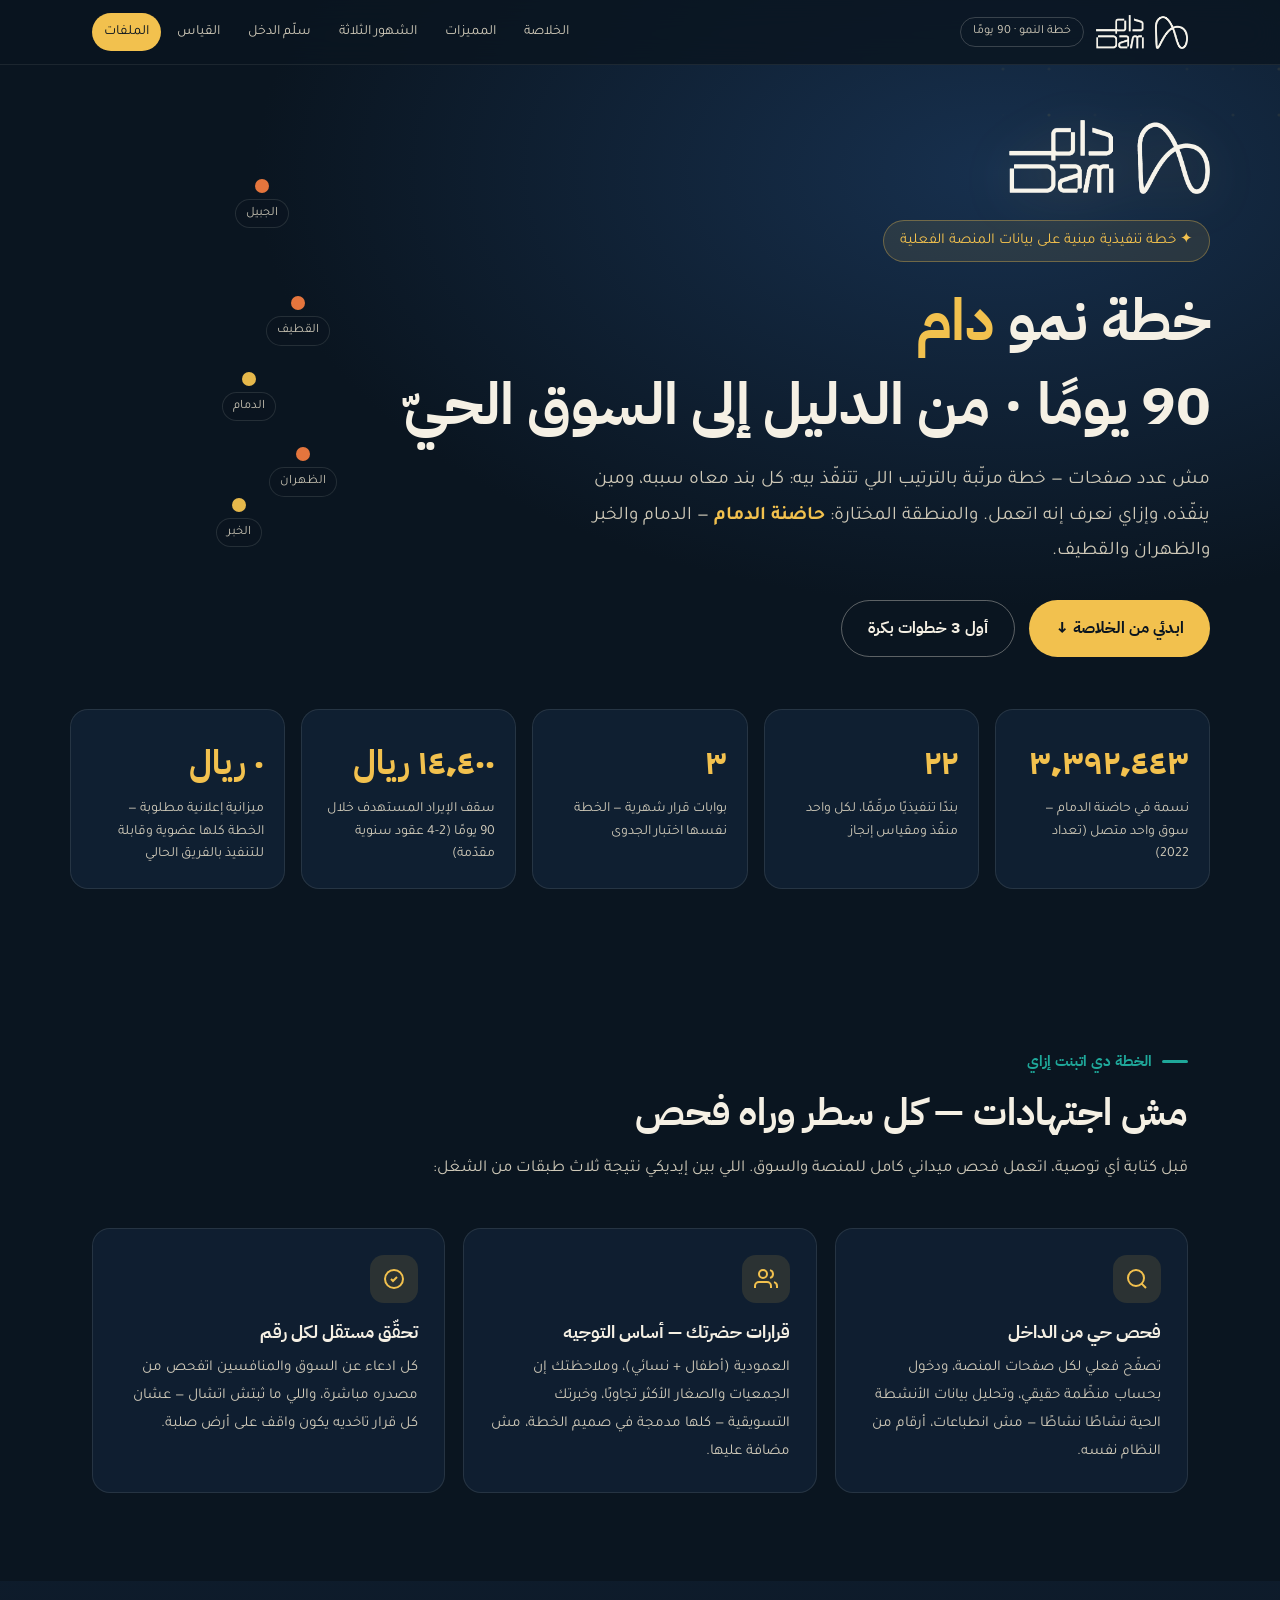
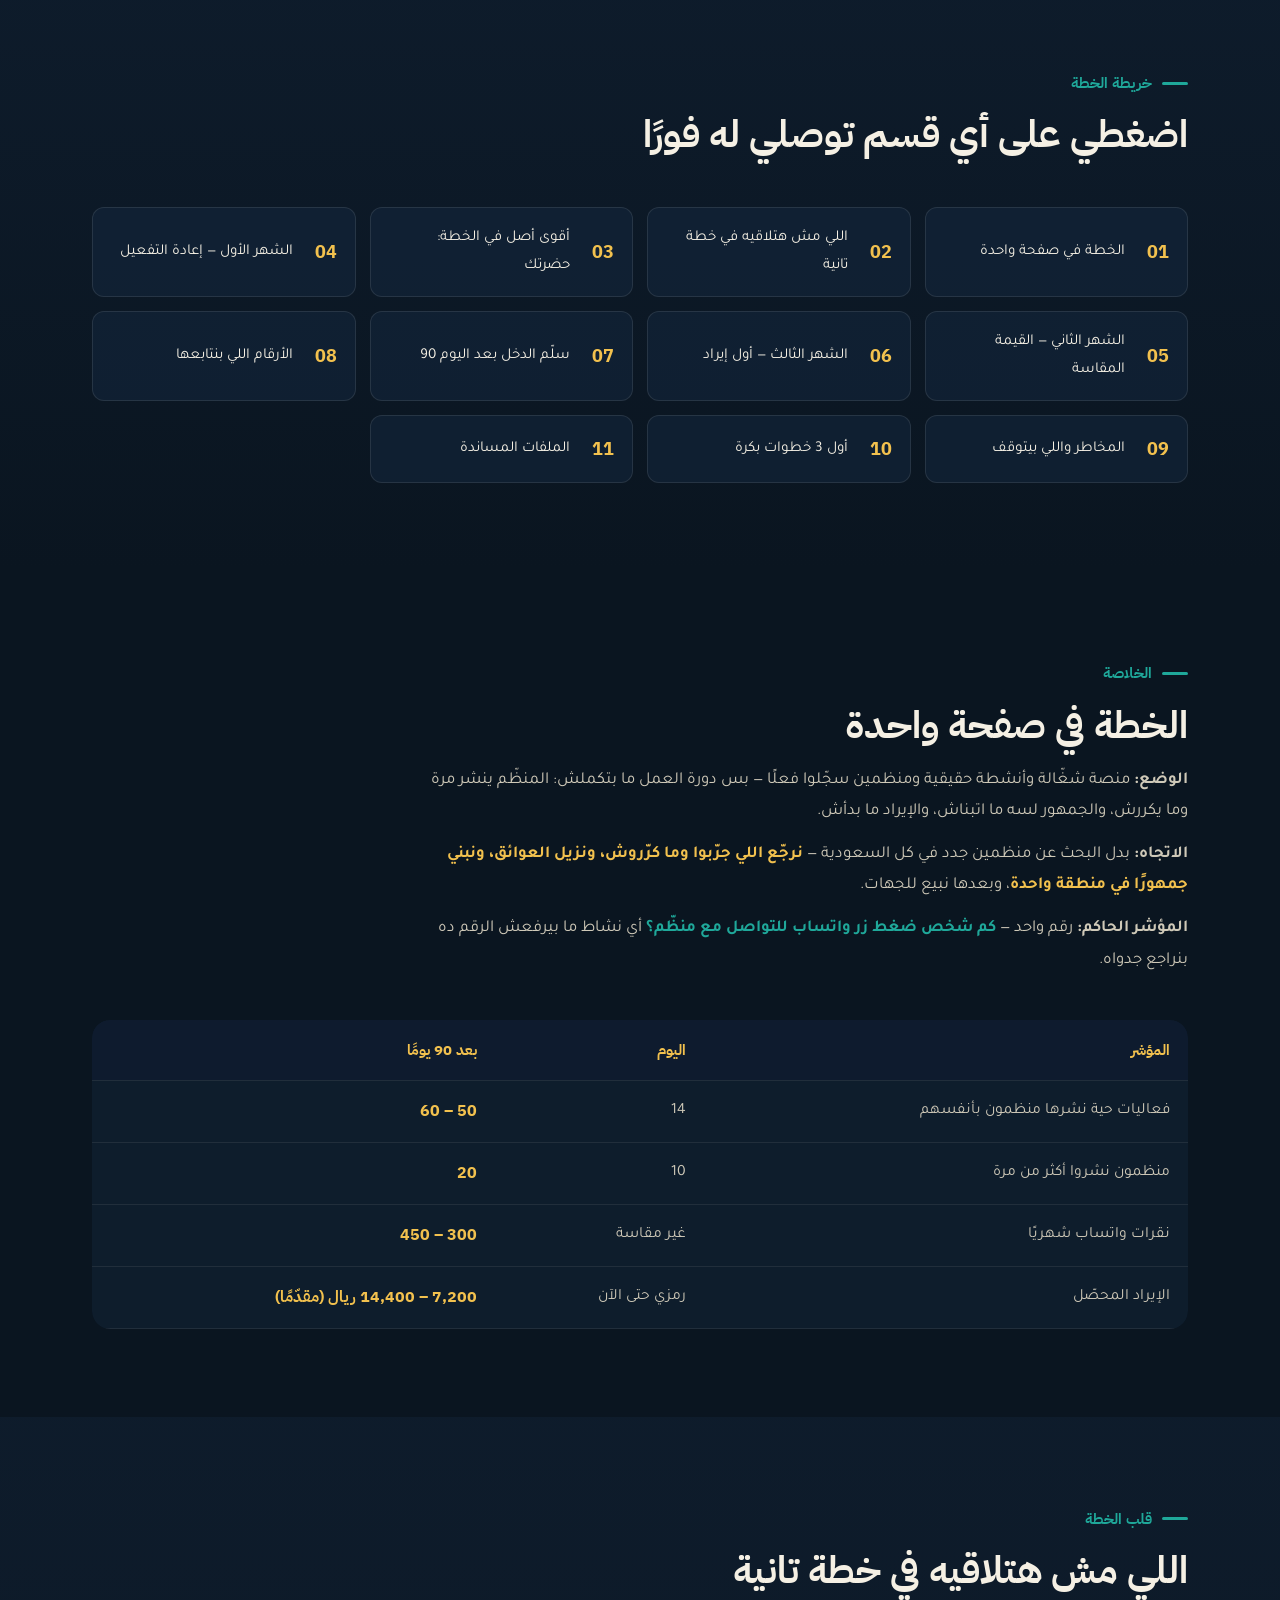
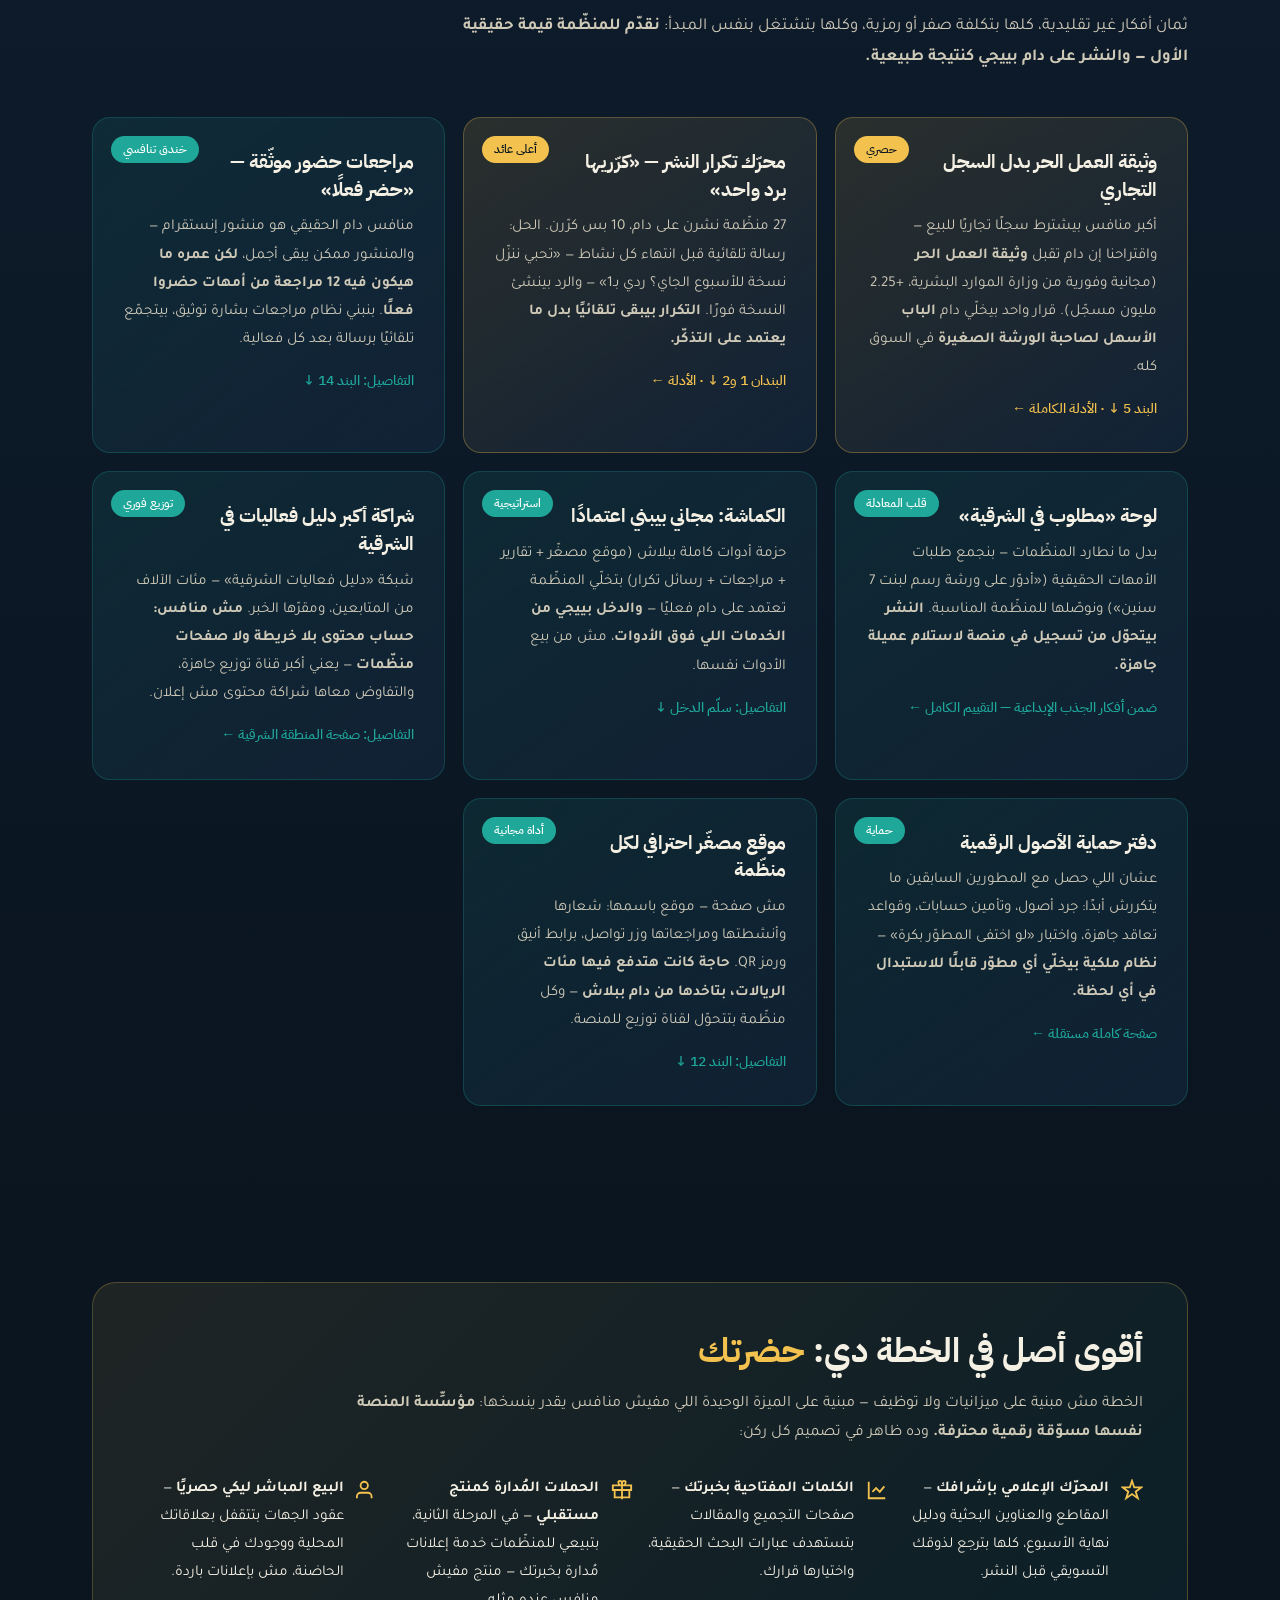
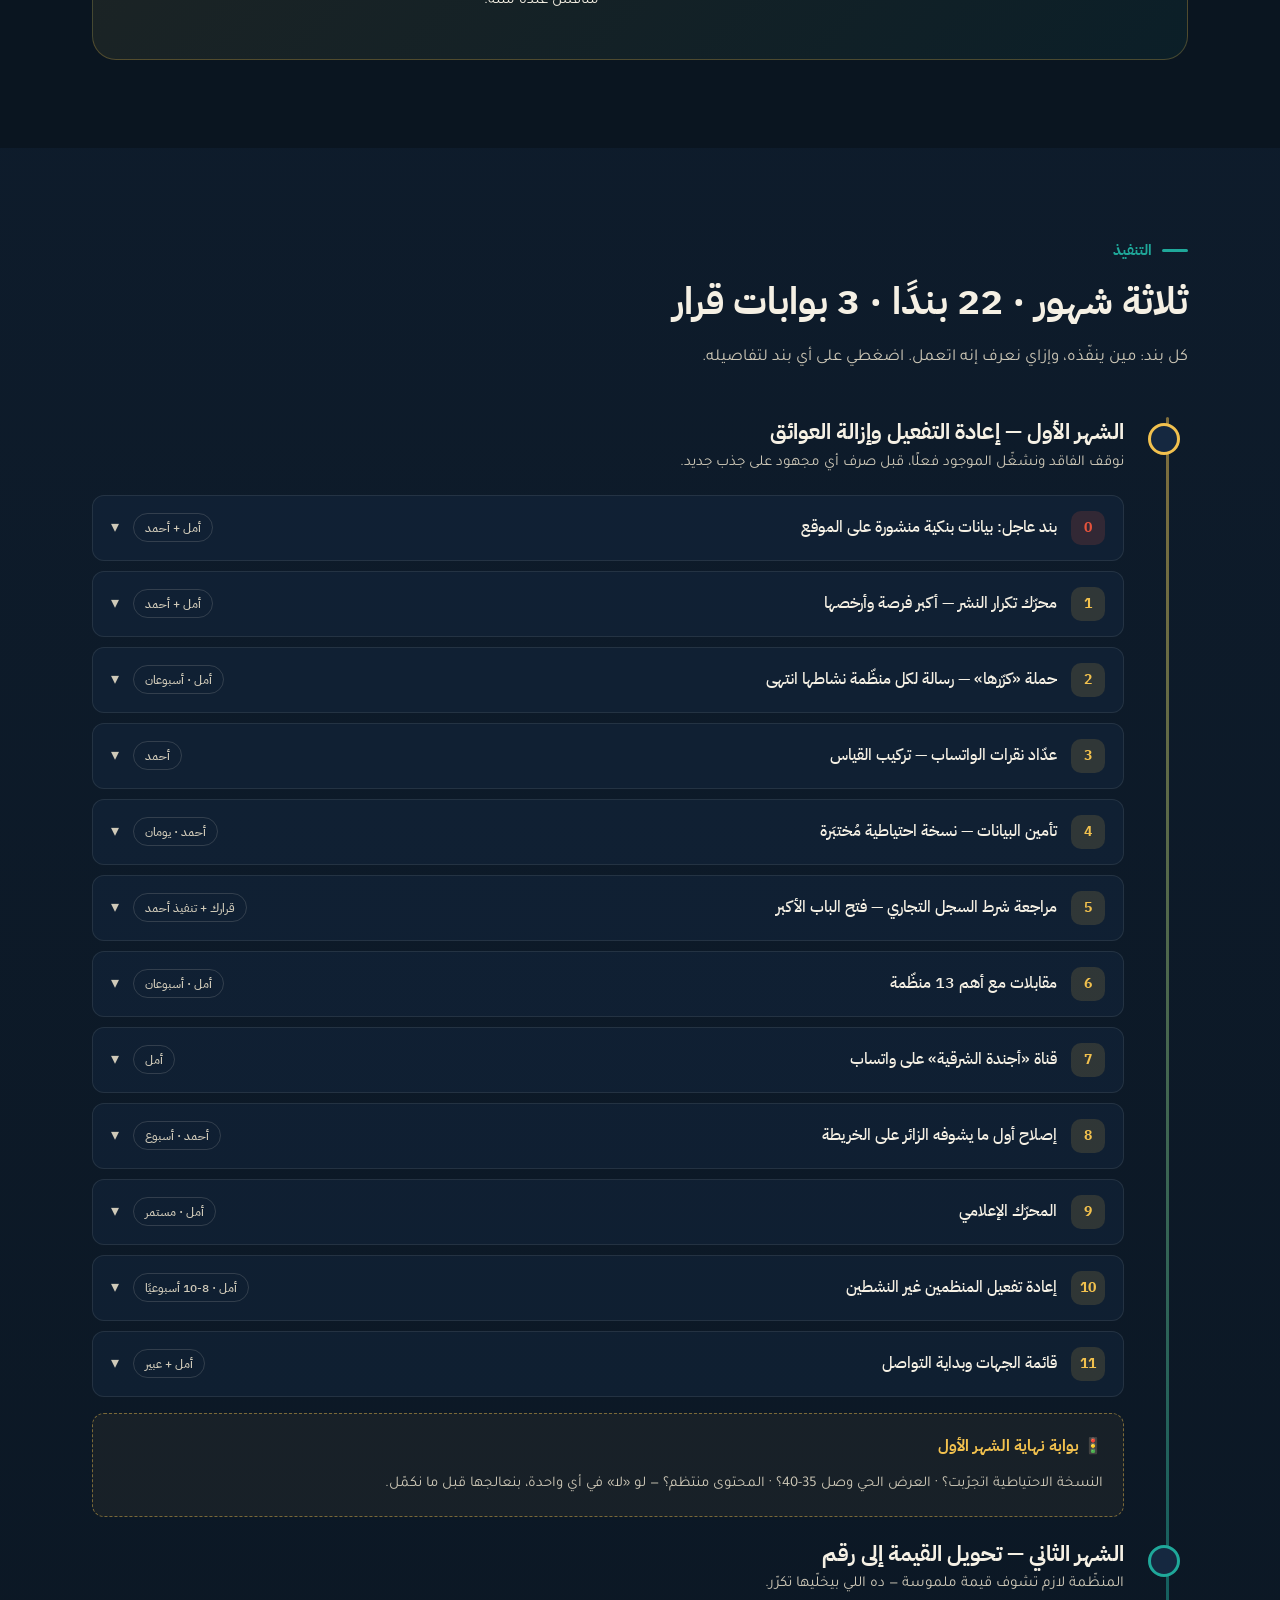
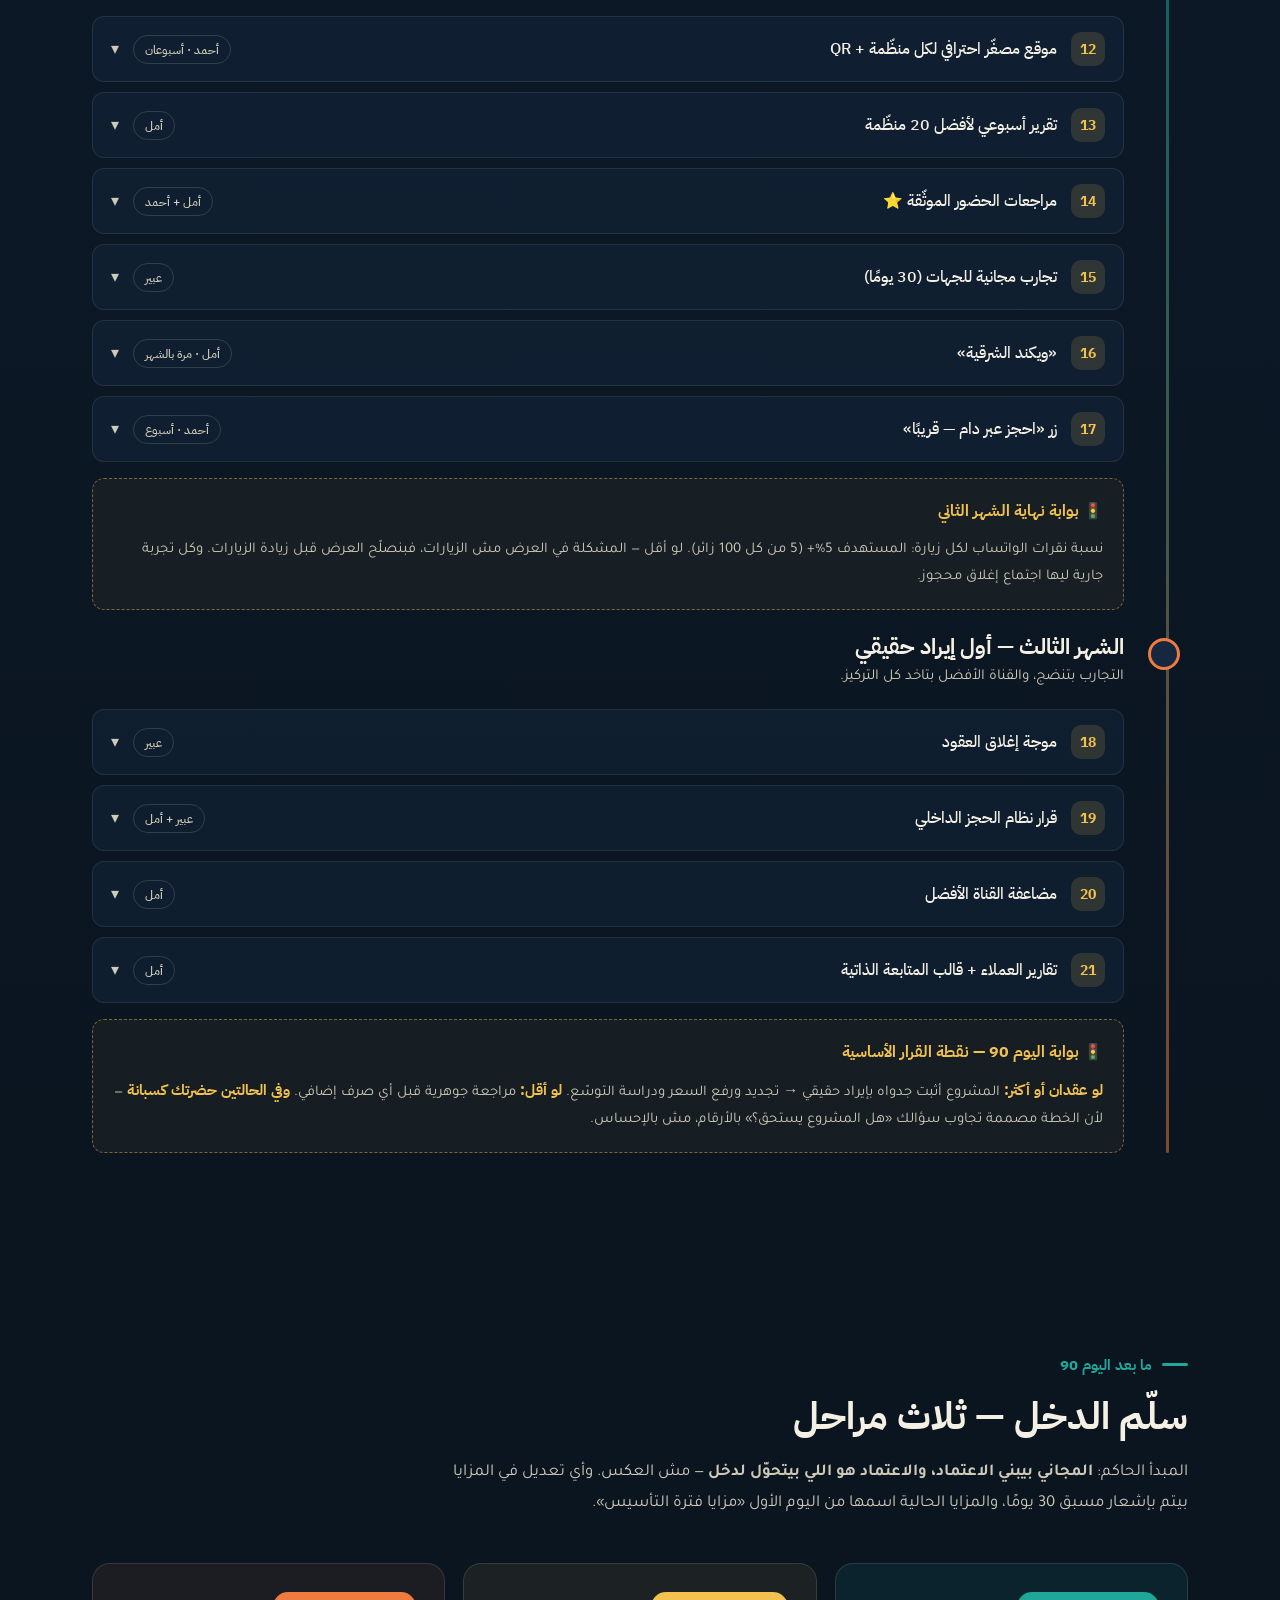
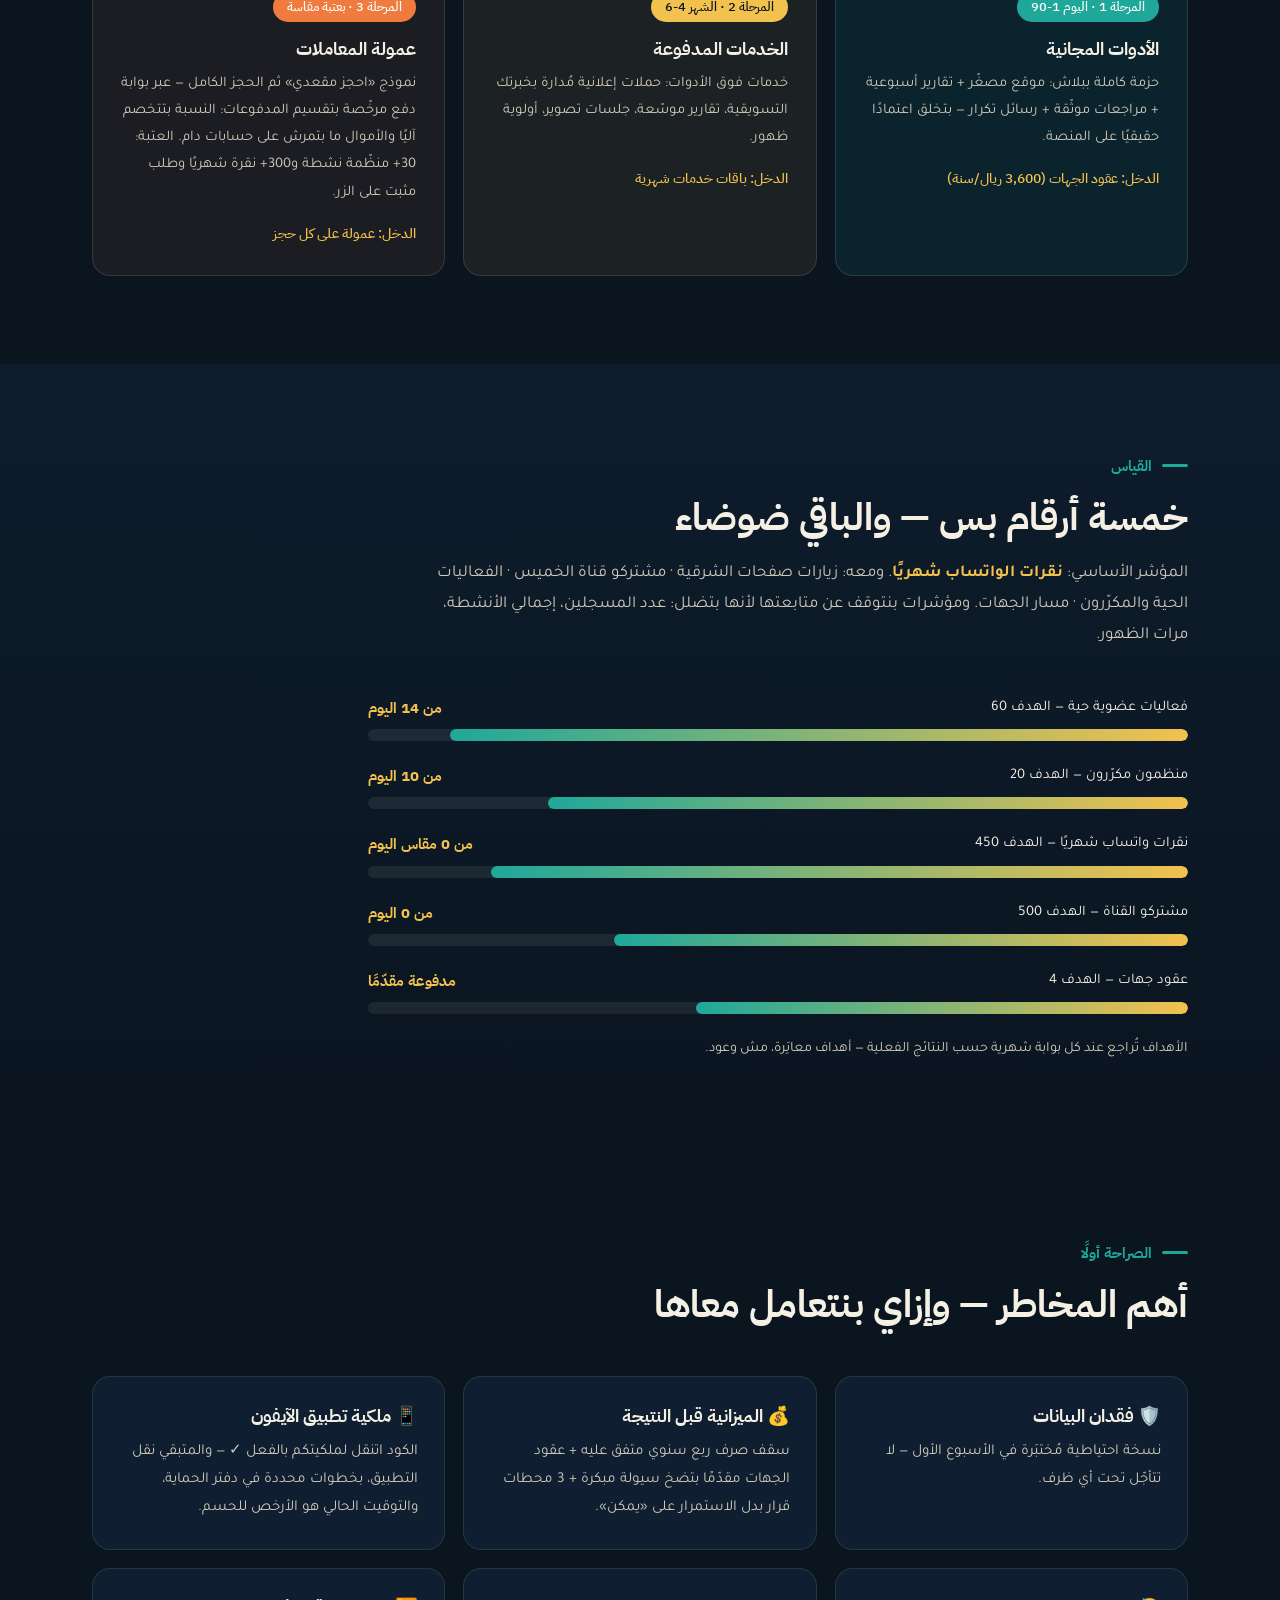
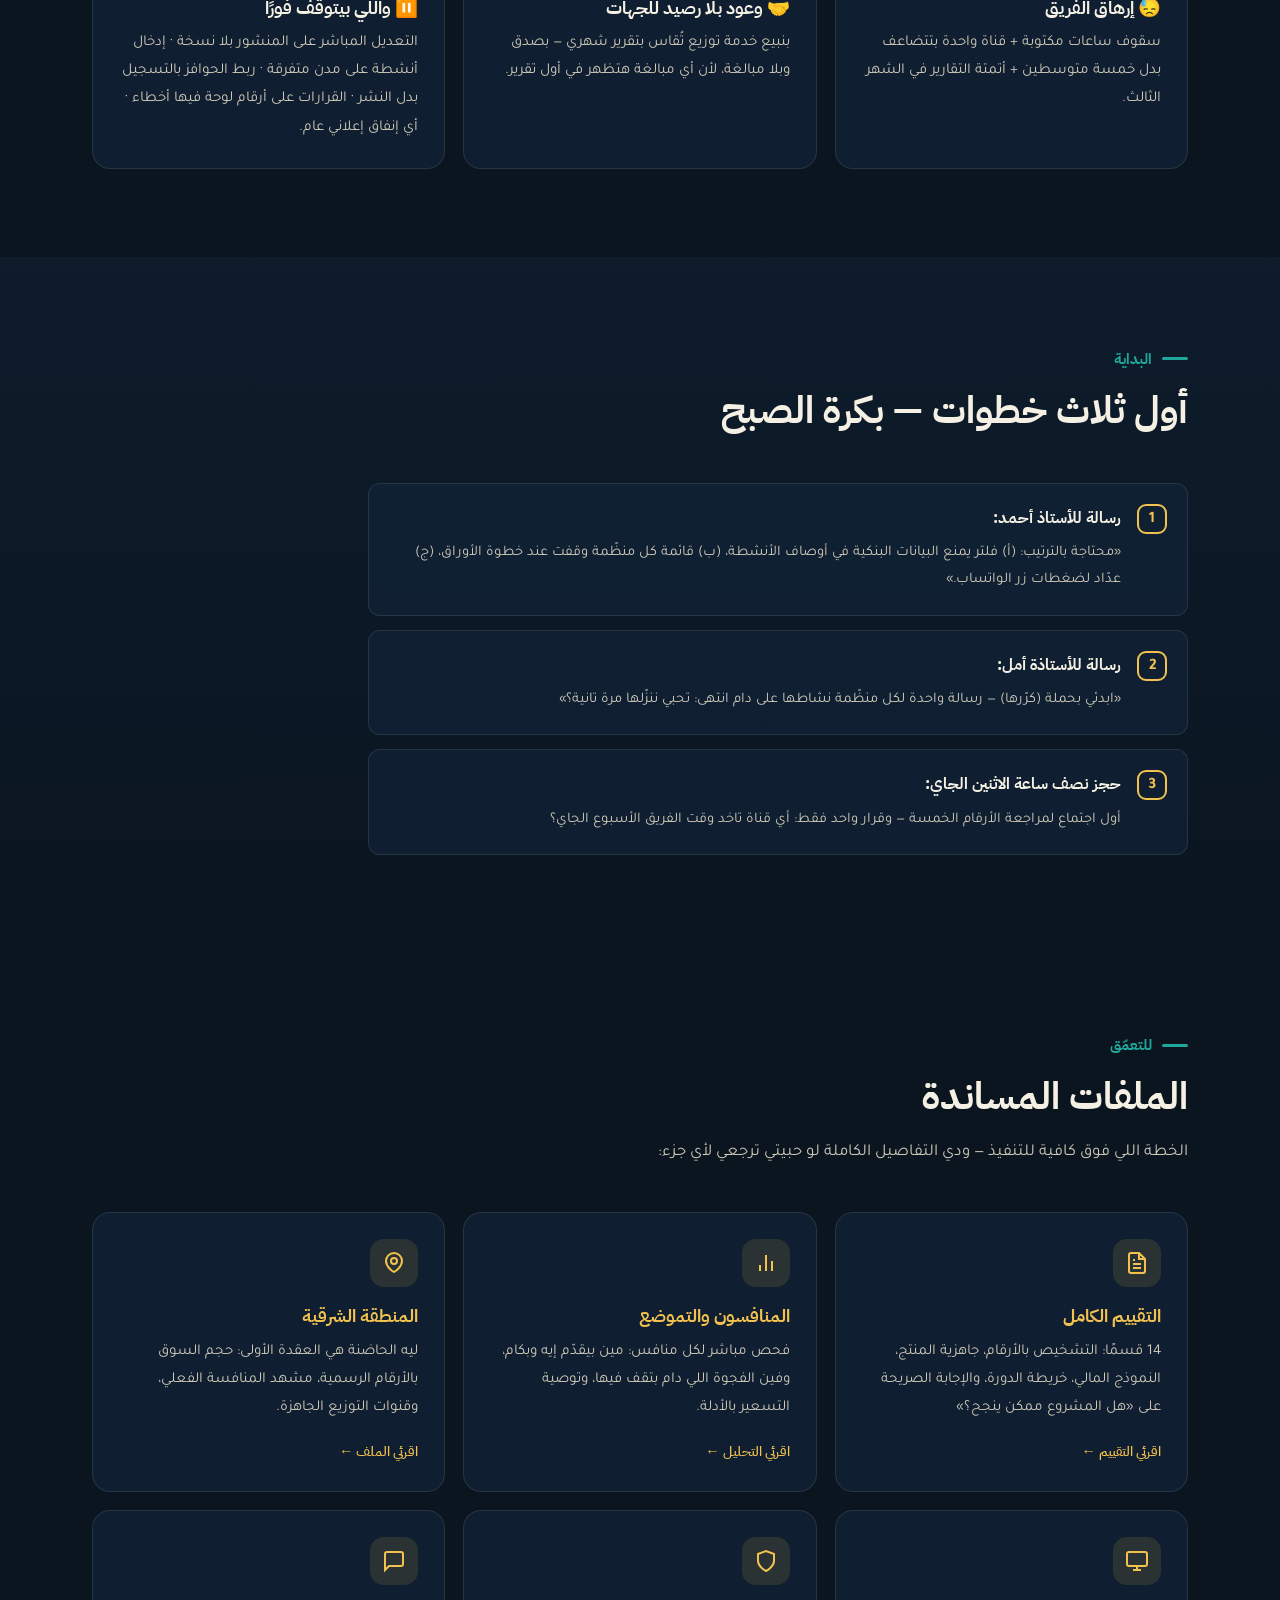
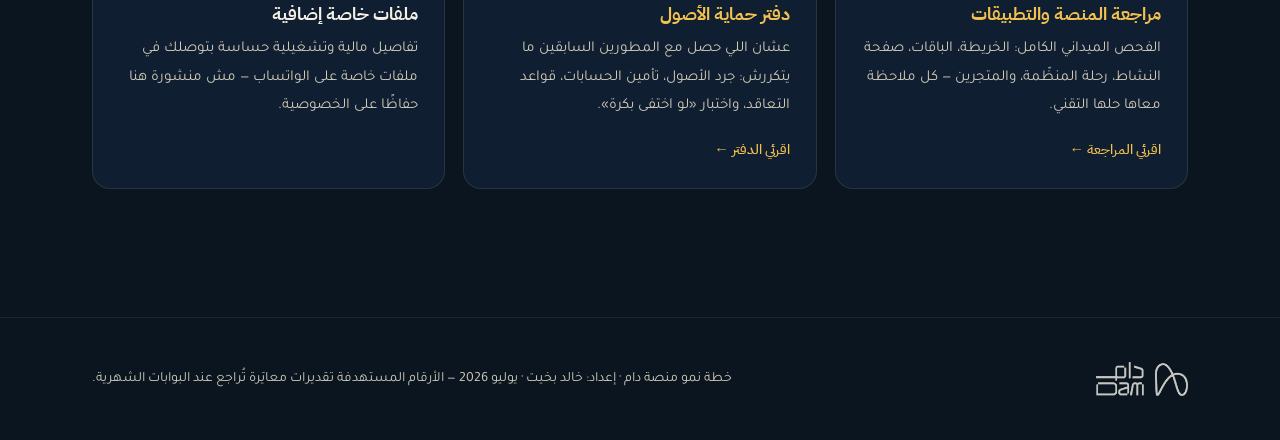
==== index.html @ 5e6d6478 "dam growth plan site Co-Authored-By: Claude Fable 5 <noreply@anthropic.com>" ====
<!DOCTYPE html>
<html lang="ar" dir="rtl">
<head>
<meta charset="UTF-8">
<meta name="viewport" content="width=device-width, initial-scale=1.0">
<meta name="robots" content="noindex, nofollow">
<title>خطة نمو دام — 90 يومًا</title>
<link rel="icon" type="image/png" href="assets/img/logo.png">
<link rel="stylesheet" href="assets/css/main.css">
</head>
<body>
<div id="progress"></div>

<header class="site-header">
  <div class="container">
    <div class="brand">
      <img src="assets/img/logo.png" alt="دام">
      <span class="tag">خطة النمو · 90 يومًا</span>
    </div>
    <nav class="top-nav">
      <a href="#summary">الخلاصة</a>
      <a href="#features">المميزات</a>
      <a href="#months">الشهور الثلاثة</a>
      <a href="#ladder">سلّم الدخل</a>
      <a href="#kpis">القياس</a>
      <a href="#files">الملفات</a>
    </nav>
  </div>
</header>

<!-- ============ الهيرو ============ -->
<section class="hero">
  <canvas id="dots"></canvas>
  <div class="cluster" aria-hidden="true">
    <div class="pin" style="top:6%;right:30%"><i class="dot"></i><span>الجبيل</span></div>
    <div class="pin" style="top:34%;right:18%"><i class="dot"></i><span>القطيف</span></div>
    <div class="pin gold" style="top:52%;right:34%"><i class="dot"></i><span>الدمام</span></div>
    <div class="pin" style="top:70%;right:16%"><i class="dot"></i><span>الظهران</span></div>
    <div class="pin gold" style="top:82%;right:38%"><i class="dot"></i><span>الخبر</span></div>
  </div>
  <div class="container hero-inner">
    <img class="logo" src="assets/img/logo.png" alt="شعار دام">
    <div class="kicker">✦ خطة تنفيذية مبنية على بيانات المنصة الفعلية</div>
    <h1>خطة نمو <span class="accent">دام</span><br>90 يومًا · من الدليل إلى السوق الحيّ</h1>
    <p class="sub">مش عدد صفحات — خطة مرتّبة بالترتيب اللي تتنفّذ بيه: كل بند معاه سببه، ومين ينفّذه، وإزاي نعرف إنه اتعمل. والمنطقة المختارة: <b style="color:var(--gold)">حاضنة الدمام</b> — الدمام والخبر والظهران والقطيف.</p>
    <div class="hero-ctas">
      <a class="btn btn-gold" href="#summary">ابدئي من الخلاصة ↓</a>
      <a class="btn btn-ghost" href="#tomorrow">أول 3 خطوات بكرة</a>
    </div>

    <div class="stats">
      <div class="stat"><b data-count="3392443"></b><small>نسمة في حاضنة الدمام — سوق واحد متصل (تعداد 2022)</small></div>
      <div class="stat"><b data-count="22"></b><small>بندًا تنفيذيًا مرقّمًا، لكل واحد منفّذ ومقياس إنجاز</small></div>
      <div class="stat"><b data-count="3"></b><small>بوابات قرار شهرية — الخطة نفسها اختبار الجدوى</small></div>
      <div class="stat"><b data-count="14400" data-suffix=" ريال"></b><small>سقف الإيراد المستهدف خلال 90 يومًا (2-4 عقود سنوية مقدّمة)</small></div>
      <div class="stat"><b data-count="0" data-suffix=" ريال"></b><small>ميزانية إعلانية مطلوبة — الخطة كلها عضوية وقابلة للتنفيذ بالفريق الحالي</small></div>
    </div>
  </div>
</section>

<!-- ============ بنية الخطة ============ -->
<section class="block" id="method">
  <div class="container">
    <div class="sec-head reveal">
      <div class="eyebrow">الخطة دي اتبنت إزاي</div>
      <h2>مش اجتهادات — كل سطر وراه فحص</h2>
      <p>قبل كتابة أي توصية، اتعمل فحص ميداني كامل للمنصة والسوق. اللي بين إيديكي نتيجة ثلاث طبقات من الشغل:</p>
    </div>
    <div class="grid g3">
      <div class="card reveal">
        <div class="ic"><svg viewBox="0 0 24 24" fill="none" stroke="currentColor" stroke-width="2"><path d="M21 21l-4.35-4.35M11 19a8 8 0 1 0 0-16 8 8 0 0 0 0 16z"/></svg></div>
        <h3>فحص حي من الداخل</h3>
        <p>تصفّح فعلي لكل صفحات المنصة، ودخول بحساب منظّمة حقيقي، وتحليل بيانات الأنشطة الحية نشاطًا نشاطًا — مش انطباعات، أرقام من النظام نفسه.</p>
      </div>
      <div class="card reveal">
        <div class="ic"><svg viewBox="0 0 24 24" fill="none" stroke="currentColor" stroke-width="2"><path d="M17 21v-2a4 4 0 0 0-4-4H5a4 4 0 0 0-4 4v2M9 11a4 4 0 1 0 0-8 4 4 0 0 0 0 8zM23 21v-2a4 4 0 0 0-3-3.87M16 3.13a4 4 0 0 1 0 7.75"/></svg></div>
        <h3>قرارات حضرتك — أساس التوجيه</h3>
        <p>العمودية (أطفال + نسائي)، وملاحظتك إن الجمعيات والصغار الأكثر تجاوبًا، وخبرتك التسويقية — كلها مدمجة في صميم الخطة، مش مضافة عليها.</p>
      </div>
      <div class="card reveal">
        <div class="ic"><svg viewBox="0 0 24 24" fill="none" stroke="currentColor" stroke-width="2"><path d="M9 12l2 2 4-4M21 12a9 9 0 1 1-18 0 9 9 0 0 1 18 0z"/></svg></div>
        <h3>تحقّق مستقل لكل رقم</h3>
        <p>كل ادعاء عن السوق والمنافسين اتفحص من مصدره مباشرة، واللي ما ثبتش اتشال — عشان كل قرار تاخديه يكون واقف على أرض صلبة.</p>
      </div>
    </div>
  </div>
</section>

<!-- ============ الفهرس التفاعلي ============ -->
<section class="block alt" id="toc">
  <div class="container">
    <div class="sec-head reveal">
      <div class="eyebrow">خريطة الخطة</div>
      <h2>اضغطي على أي قسم توصلي له فورًا</h2>
    </div>
    <div class="toc-grid">
      <a class="toc-item reveal" href="#summary"><span class="n">01</span><span>الخطة في صفحة واحدة</span></a>
      <a class="toc-item reveal" href="#features"><span class="n">02</span><span>اللي مش هتلاقيه في خطة تانية</span></a>
      <a class="toc-item reveal" href="#abeer"><span class="n">03</span><span>أقوى أصل في الخطة: حضرتك</span></a>
      <a class="toc-item reveal" href="#m1"><span class="n">04</span><span>الشهر الأول — إعادة التفعيل</span></a>
      <a class="toc-item reveal" href="#m2"><span class="n">05</span><span>الشهر الثاني — القيمة المقاسة</span></a>
      <a class="toc-item reveal" href="#m3"><span class="n">06</span><span>الشهر الثالث — أول إيراد</span></a>
      <a class="toc-item reveal" href="#ladder"><span class="n">07</span><span>سلّم الدخل بعد اليوم 90</span></a>
      <a class="toc-item reveal" href="#kpis"><span class="n">08</span><span>الأرقام اللي بنتابعها</span></a>
      <a class="toc-item reveal" href="#risks"><span class="n">09</span><span>المخاطر واللي بيتوقف</span></a>
      <a class="toc-item reveal" href="#tomorrow"><span class="n">10</span><span>أول 3 خطوات بكرة</span></a>
      <a class="toc-item reveal" href="#files"><span class="n">11</span><span>الملفات المساندة</span></a>
    </div>
  </div>
</section>

<!-- ============ الخطة في صفحة واحدة ============ -->
<section class="block" id="summary">
  <div class="container">
    <div class="sec-head reveal">
      <div class="eyebrow">الخلاصة</div>
      <h2>الخطة في صفحة واحدة</h2>
      <p><b>الوضع:</b> منصة شغّالة وأنشطة حقيقية ومنظمين سجّلوا فعلًا — بس دورة العمل ما بتكملش: المنظّم ينشر مرة وما يكررش، والجمهور لسه ما اتبناش، والإيراد ما بدأش.</p>
      <p><b>الاتجاه:</b> بدل البحث عن منظمين جدد في كل السعودية — <b style="color:var(--gold)">نرجّع اللي جرّبوا وما كرّروش، ونزيل العوائق، ونبني جمهورًا في منطقة واحدة</b>، وبعدها نبيع للجهات.</p>
      <p><b>المؤشر الحاكم:</b> رقم واحد — <b style="color:var(--teal)">كم شخص ضغط زر واتساب للتواصل مع منظّم؟</b> أي نشاط ما بيرفعش الرقم ده بنراجع جدواه.</p>
    </div>
    <div class="table-wrap reveal">
      <table class="ba-table">
        <thead><tr><th>المؤشر</th><th>اليوم</th><th>بعد 90 يومًا</th></tr></thead>
        <tbody>
          <tr><td>فعاليات حية نشرها منظمون بأنفسهم</td><td class="now">14</td><td class="after">50 – 60</td></tr>
          <tr><td>منظمون نشروا أكثر من مرة</td><td class="now">10</td><td class="after">20</td></tr>
          <tr><td>نقرات واتساب شهريًا</td><td class="now">غير مقاسة</td><td class="after">300 – 450</td></tr>
          <tr><td>الإيراد المحصّل</td><td class="now">رمزي حتى الآن</td><td class="after">7,200 – 14,400 ريال (مقدّمًا)</td></tr>
        </tbody>
      </table>
    </div>
  </div>
</section>

<!-- ============ المميزات غير التقليدية ============ -->
<section class="block alt" id="features">
  <div class="container">
    <div class="sec-head reveal">
      <div class="eyebrow">قلب الخطة</div>
      <h2>اللي مش هتلاقيه في خطة تانية</h2>
      <p>ثمان أفكار غير تقليدية، كلها بتكلفة صفر أو رمزية، وكلها بتشتغل بنفس المبدأ: <b>نقدّم للمنظّمة قيمة حقيقية الأول — والنشر على دام بييجي كنتيجة طبيعية.</b></p>
    </div>
    <div class="grid g2">
      <div class="spot gold reveal">
        <span class="badge">حصري</span>
        <h3>وثيقة العمل الحر بدل السجل التجاري</h3>
        <p>أكبر منافس بيشترط سجلًا تجاريًا للبيع — واقتراحنا إن دام تقبل <b>وثيقة العمل الحر</b> (مجانية وفورية من وزارة الموارد البشرية، +2.25 مليون مسجّل). قرار واحد بيخلّي دام <b>الباب الأسهل لصاحبة الورشة الصغيرة</b> في السوق كله.</p>
        <div class="how"><a href="#m1" style="color:inherit">البند 5 ↓</a> · <a href="pages/report.html#🔴-والحاجز-التاني-إحنا-بنطلب-من-الشريحة-اللي-عايزينها-ورقة-غالبًا-ما-مع" style="color:inherit">الأدلة الكاملة ←</a></div>
      </div>
      <div class="spot gold reveal">
        <span class="badge">أعلى عائد</span>
        <h3>محرّك تكرار النشر — «كرّريها برد واحد»</h3>
        <p>27 منظّمة نشرن على دام، 10 بس كرّرن. الحل: رسالة تلقائية قبل انتهاء كل نشاط — «تحبي ننزّل نسخة للأسبوع الجاي؟ ردي بـ1» — والرد بينشئ النسخة فورًا. <b>التكرار بيبقى تلقائيًا بدل ما يعتمد على التذكّر.</b></p>
        <div class="how"><a href="#m1" style="color:inherit">البندان 1 و2 ↓</a> · <a href="pages/report.html#🔴-قبل-أي-موجة-أكبر-فرصة-عندكم-مش-في-الجذب-في-التكرار" style="color:inherit">الأدلة ←</a></div>
      </div>
      <div class="spot reveal">
        <span class="badge">خندق تنافسي</span>
        <h3>مراجعات حضور موثّقة — «حضر فعلًا»</h3>
        <p>منافس دام الحقيقي هو منشور إنستقرام — والمنشور ممكن يبقى أجمل، <b>لكن عمره ما هيكون فيه 12 مراجعة من أمهات حضروا فعلًا</b>. بنبني نظام مراجعات بشارة توثيق، بيتجمّع تلقائيًا برسالة بعد كل فعالية.</p>
        <div class="how">التفاصيل: البند 14 ↓</div>
      </div>
      <div class="spot reveal">
        <span class="badge">قلب المعادلة</span>
        <h3>لوحة «مطلوب في الشرقية»</h3>
        <p>بدل ما نطارد المنظّمات — بنجمع طلبات الأمهات الحقيقية («أدوّر على ورشة رسم لبنت 7 سنين») ونوصّلها للمنظّمة المناسبة. <b>النشر بيتحوّل من تسجيل في منصة لاستلام عميلة جاهزة.</b></p>
        <div class="how"><a href="pages/report.html#أفكار-إبداعية-إضافية-لتكثيف-جذب-الأنشطة-بناءً-على-طلب-حضرتك-في-الجلسة" style="color:inherit">ضمن أفكار الجذب الإبداعية — التقييم الكامل ←</a></div>
      </div>
      <div class="spot reveal">
        <span class="badge">استراتيجية</span>
        <h3>الكماشة: مجاني بيبني اعتمادًا</h3>
        <p>حزمة أدوات كاملة ببلاش (موقع مصغّر + تقارير + مراجعات + رسائل تكرار) بتخلّي المنظّمة تعتمد على دام فعليًا — <b>والدخل بييجي من الخدمات اللي فوق الأدوات</b>، مش من بيع الأدوات نفسها.</p>
        <div class="how">التفاصيل: سلّم الدخل ↓</div>
      </div>
      <div class="spot reveal">
        <span class="badge">توزيع فوري</span>
        <h3>شراكة أكبر دليل فعاليات في الشرقية</h3>
        <p>شبكة «دليل فعاليات الشرقية» — مئات الآلاف من المتابعين، ومقرّها الخبر. <b>مش منافس: حساب محتوى بلا خريطة ولا صفحات منظّمات</b> — يعني أكبر قناة توزيع جاهزة، والتفاوض معاها شراكة محتوى مش إعلان.</p>
        <div class="how"><a href="pages/eastern.html#أ-صوت-جماهيري-ضخم-بلا-بنية-شبكة-دليل-فعاليات-الشرقية-/-evenzat" style="color:inherit">التفاصيل: صفحة المنطقة الشرقية ←</a></div>
      </div>
      <div class="spot reveal">
        <span class="badge">حماية</span>
        <h3>دفتر حماية الأصول الرقمية</h3>
        <p>عشان اللي حصل مع المطورين السابقين ما يتكررش أبدًا: جرد أصول، وتأمين حسابات، وقواعد تعاقد جاهزة، واختبار «لو اختفى المطوّر بكرة» — <b>نظام ملكية بيخلّي أي مطوّر قابلًا للاستبدال في أي لحظة.</b></p>
        <div class="how"><a href="pages/protection.html" style="color:inherit">صفحة كاملة مستقلة ←</a></div>
      </div>
      <div class="spot reveal">
        <span class="badge">أداة مجانية</span>
        <h3>موقع مصغّر احترافي لكل منظّمة</h3>
        <p>مش صفحة — موقع باسمها: شعارها وأنشطتها ومراجعاتها وزر تواصل، برابط أنيق ورمز QR. <b>حاجة كانت هتدفع فيها مئات الريالات، بتاخدها من دام ببلاش</b> — وكل منظّمة بتتحوّل لقناة توزيع للمنصة.</p>
        <div class="how">التفاصيل: البند 12 ↓</div>
      </div>
    </div>
  </div>
</section>

<!-- ============ قسم عبير ============ -->
<section class="block" id="abeer">
  <div class="container">
    <div class="abeer reveal">
      <h2>أقوى أصل في الخطة دي: <span class="accent">حضرتك</span></h2>
      <p>الخطة مش مبنية على ميزانيات ولا توظيف — مبنية على الميزة الوحيدة اللي مفيش منافس يقدر ينسخها: <b>مؤسِّسة المنصة نفسها مسوّقة رقمية محترفة.</b> وده ظاهر في تصميم كل ركن:</p>
      <div class="points">
        <div class="pt"><svg viewBox="0 0 24 24" fill="none" stroke="currentColor" stroke-width="2"><path d="M12 2l2.4 7.2H22l-6 4.6 2.3 7.2-6.3-4.5-6.3 4.5L8 13.8 2 9.2h7.6z"/></svg><div><b>المحرّك الإعلامي بإشرافك</b> — المقاطع والعناوين البحثية ودليل نهاية الأسبوع، كلها بترجع لذوقك التسويقي قبل النشر.</div></div>
        <div class="pt"><svg viewBox="0 0 24 24" fill="none" stroke="currentColor" stroke-width="2"><path d="M3 3v18h18M7 14l4-4 4 4 5-6"/></svg><div><b>الكلمات المفتاحية بخبرتك</b> — صفحات التجميع والمقالات بتستهدف عبارات البحث الحقيقية، واختيارها قرارك.</div></div>
        <div class="pt"><svg viewBox="0 0 24 24" fill="none" stroke="currentColor" stroke-width="2"><path d="M20 12v8H4v-8M22 7H2v5h20zM12 22V7M12 7c-1.5 0-4-1-4-3.5C8 2 9.5 2 10 2c2 0 2 3 2 5M12 7c1.5 0 4-1 4-3.5C16 2 14.5 2 14 2c-2 0-2 3-2 5"/></svg><div><b>الحملات المُدارة كمنتج مستقبلي</b> — في المرحلة الثانية، بتبيعي للمنظّمات خدمة إعلانات مُدارة بخبرتك — منتج مفيش منافس عنده مثله.</div></div>
        <div class="pt"><svg viewBox="0 0 24 24" fill="none" stroke="currentColor" stroke-width="2"><path d="M17 21v-2a4 4 0 0 0-4-4H5a4 4 0 0 0-4 4v2M9 11a4 4 0 1 0 0-8 4 4 0 0 0 0 8z"/></svg><div><b>البيع المباشر ليكي حصريًا</b> — عقود الجهات بتتقفل بعلاقاتك المحلية ووجودك في قلب الحاضنة، مش بإعلانات باردة.</div></div>
      </div>
    </div>
  </div>
</section>

<!-- ============ الشهور الثلاثة ============ -->
<section class="block alt" id="months">
  <div class="container">
    <div class="sec-head reveal">
      <div class="eyebrow">التنفيذ</div>
      <h2>ثلاثة شهور · 22 بندًا · 3 بوابات قرار</h2>
      <p>كل بند: مين ينفّذه، وإزاي نعرف إنه اتعمل. اضغطي على أي بند لتفاصيله.</p>
    </div>

    <div class="timeline">

      <!-- الشهر 1 -->
      <div class="t-month" id="m1">
        <div class="m-head reveal"><h3>الشهر الأول — إعادة التفعيل وإزالة العوائق</h3>
        <p>نوقف الفاقد ونشغّل الموجود فعلًا، قبل صرف أي مجهود على جذب جديد.</p></div>

        <details class="t-item urgent reveal"><summary><span class="num">0</span>بند عاجل: بيانات بنكية منشورة على الموقع<span class="who">أمل + أحمد</span><span class="chev">▾</span></summary>
          <div class="body">نشاط منشور وصفه فيه اسم صاحبته الكامل وحسابها البنكي — خطر عليها وعلى المنصة. الحل: إخفاء فوري + فلتر تلقائي يمنع البيانات البنكية وأرقام الجوال في الأوصاف + مراجعة أثر رجعي.<div class="kpi">✓ الإنجاز: ولا وصف نشاط واحد فيه بيانات بنكية أو رقم جوال</div></div>
        </details>
        <details class="t-item reveal"><summary><span class="num">1</span>محرّك تكرار النشر — أكبر فرصة وأرخصها<span class="who">أمل + أحمد</span><span class="chev">▾</span></summary>
          <div class="body">من 39 فعالية نشرها منظمون حقيقيون: 14 قادمة والباقي حصل وانتهى — <b>والمشكلة إن صاحب الفعالية اللي خلصت ما بيرجعش ينشر التالية</b> (17 منظّمة جرّبن مرة واختفن). الحل: رسالة تلقائية قبل انتهاء كل نشاط بيومين تعرض إنزال نسخة جديدة برد واحد.<div class="kpi">✓ الإنجاز: المكرّرون من 10 إلى 15 خلال شهرين</div></details>
        <details class="t-item reveal"><summary><span class="num">2</span>حملة «كرّرها» — رسالة لكل منظّمة نشاطها انتهى<span class="who">أمل · أسبوعان</span><span class="chev">▾</span></summary>
          <div class="body">أرخص فرصة نمو: منظّمات جرّبن المنصة فعلًا وعندهن نشاط بيتكرر بطبيعته. رسالة واحدة: «ورشتك خلصت — تحبي ننزّلها مرة تانية؟ أرسلي التاريخ وأنا أنشرها لك خلال ساعة». لو ربعهم رجع، العرض القادم يرتفع من 14 لـ~20 (+43%) بصفر تكلفة.<div class="kpi">✓ الإنجاز: 25 رسالة + 6 منظّمات على الأقل نشرن نشاطًا جديدًا</div></div>
        </details>
        <details class="t-item reveal"><summary><span class="num">3</span>عدّاد نقرات الواتساب — تركيب القياس<span class="who">أحمد</span><span class="chev">▾</span></summary>
          <div class="body">زر الواتساب حاليًا رابط خارجي مباشر — <b>مفيش أي طريقة نعرف بيها إن حد ضغط</b>. الحل: رابط داخلي وسيط يسجّل الضغطة على الخادم (دقة 100%) ثم يحوّل فورًا، مع حل سريع مؤقت خلال ساعة. وشرط مصاحب: إخفاء إيميل وجوال المنظّمة من الصفحة العامة. <a href="pages/platform-review.html#2-🔴-زر-الواتساب-رابط-خارجي-مباشر-بلا-أي-تتبع">تفاصيل الحل التقني ←</a><div class="kpi">✓ الإنجاز: الرقم ظاهر ومتاح للمراجعة الأسبوعية</div></div>
        </details>
        <details class="t-item reveal"><summary><span class="num">4</span>تأمين البيانات — نسخة احتياطية مُختبَرة<span class="who">أحمد · يومان</span><span class="chev">▾</span></summary>
          <div class="body">نسخة يومية تلقائية <b>مع تجربة استرجاع فعلية</b> — النسخة اللي ما اتجرّبتش ما نقدرش نعتمد عليها. حاليًا التعديلات بتتم على الموقع المنشور مباشرة، يعني خطأ واحد ممكن يمسح عمل سنة.<div class="kpi">✓ الإنجاز: نسخة اترجّعت واشتغلت وموثّقة كتابيًا</div></div>
        </details>
        <details class="t-item reveal"><summary><span class="num">5</span>مراجعة شرط السجل التجاري — فتح الباب الأكبر<span class="who">قرارك + تنفيذ أحمد</span><span class="chev">▾</span></summary>
          <div class="body">الشرط بيظهر في آخر خطوة قبل النشر — بعد ما المنظّمة تكون تعبت في كل حاجة. والشريحة المستهدفة (مدرّبات وصاحبات ورش) غالبًا ما عندهاش سجل. المقترح: ثلاثة مستويات — المجاني بالهوية فقط، والمدفوع للفرد بوثيقة العمل الحر أو السجل، والجهات بالسجل. وخطوة فورية: قائمة كل منظّمة وقفت عند خطوة الأوراق — أقرب قائمة للنجاح عندكم.<div class="kpi">✓ الإنجاز: منظّمة بوثيقة عمل حر تقدر تنشر نشاطها</div></div>
        </details>
        <details class="t-item reveal"><summary><span class="num">6</span>مقابلات مع أهم 13 منظّمة<span class="who">أمل · أسبوعان</span><span class="chev">▾</span></summary>
          <div class="body">الثلاثة اللي دفعوا فعلًا + العشرة اللي كرّروا — أثمن 13 مكالمة ممكنة، لأن إجاباتهم هي اللي هتحدد رسالة البيع بدل التخمين.<div class="kpi">✓ الإنجاز: 8 مكالمات على الأقل بملاحظات مكتوبة</div></div>
        </details>
        <details class="t-item reveal"><summary><span class="num">7</span>قناة «أجندة الشرقية» على واتساب<span class="who">أمل</span><span class="chev">▾</span></summary>
          <div class="body">كل خميس: 5 أنشطة منتقاة للعائلات في مدن الحاضنة. المحتوى على السوشيال بيختفي في يومين — القناة بتبقى ويتراكم فيها المشتركون.<div class="kpi">✓ الإنجاز: أول بث + الرابط في الموقع ومع كل مقطع</div></div>
        </details>
        <details class="t-item reveal"><summary><span class="num">8</span>إصلاح أول ما يشوفه الزائر على الخريطة<span class="who">أحمد · أسبوع</span><span class="chev">▾</span></summary>
          <div class="body">6 إصلاحات صغيرة بأثر كبير: الخريطة تفتح على مدينة الزائر بدل المملكة كلها · فلتر تاريخ (اليوم / نهاية الأسبوع / الشهر) · فصل الفعاليات عن الأماكن الدائمة · تخفيف ظلال الدبابيس · عنوان قيمة واضح · إصلاح قائمة ما بعد تسجيل الدخول. <a href="pages/platform-review.html#🗺️-ثانيًا-الخريطة-المشاكل-والحلول-التقنية">التفاصيل التقنية ←</a><div class="kpi">✓ الإنجاز: الخريطة تفتح على مدينة الزائر وفلتر التاريخ شغّال</div></div>
        </details>
        <details class="t-item reveal"><summary><span class="num">9</span>المحرّك الإعلامي<span class="who">أمل · مستمر</span><span class="chev">▾</span></summary>
          <div class="body">3-4 مقاطع أسبوعيًا من الأنشطة الموجودة، بعناوين بحث حقيقية («أنشطة أطفال بالخبر»)، على تيك توك وريلز وسناب + دليل نهاية الأسبوع لمجموعات الأمهات كخدمة لا إعلان. والحملات المكثفة بتيجي بعد تركيب القياس — عشان كل ريال فيها يتقاس.<div class="kpi">✓ الإنجاز: نشر منتظم 3 أسابيع متتالية + زيارات مقاسة</div></div>
        </details>
        <details class="t-item reveal"><summary><span class="num">10</span>إعادة تفعيل المنظمين غير النشطين<span class="who">أمل · 8-10 أسبوعيًا</span><span class="chev">▾</span></summary>
          <div class="body">رسائل شخصية (مش بث): «أرسلي لي تفاصيل أقرب نشاط عندك، أجهّزه وأنشره لك خلال ساعة» — بنشيل المجهود كله عنها. + قناة صيد إضافية: البحث في جوجل بكلمات زي «ورشة رسم الخبر» مع فلتر «الشهر الأخير» — بيطلع المنظّمات النشطة حالًا.<div class="kpi">✓ الإنجاز: 10+ منظّمات مفعّلات بنهاية الشهر</div></div>
        </details>
        <details class="t-item reveal"><summary><span class="num">11</span>قائمة الجهات وبداية التواصل<span class="who">أمل + عبير</span><span class="chev">▾</span></summary>
          <div class="body">40 جهة بأسماء صنّاع القرار وأرقامهم — والبداية بالجمعيات والمراكز الصغيرة والحضانات (ملاحظتك إنهم الأكثر تجاوبًا، وهي صحيحة: قرارهم أسرع).<div class="kpi">✓ الإنجاز: 40 جهة مكتملة + أول 8-10 مكالمات</div></div>
        </details>
        <div class="gate reveal"><b>🚦 بوابة نهاية الشهر الأول</b><p>النسخة الاحتياطية اتجرّبت؟ · العرض الحي وصل 35-40؟ · المحتوى منتظم؟ — لو «لا» في أي واحدة، بنعالجها قبل ما نكمّل.</p></div>
      </div>

      <!-- الشهر 2 -->
      <div class="t-month m2" id="m2">
        <div class="m-head reveal"><h3>الشهر الثاني — تحويل القيمة إلى رقم</h3>
        <p>المنظّمة لازم تشوف قيمة ملموسة — ده اللي بيخلّيها تكرّر.</p></div>

        <details class="t-item reveal"><summary><span class="num">12</span>موقع مصغّر احترافي لكل منظّمة + QR<span class="who">أحمد · أسبوعان</span><span class="chev">▾</span></summary>
          <div class="body">موقع باسمها: شعارها وأنشطتها ومراجعاتها وزر تواصل — حاجة كانت هتدفع فيها مئات الريالات بتاخدها ببلاش، فبتعتمد على دام أكتر. وكل منظّمة بتبعت جمهورها لموقعها، وجمهورها بيكتشف المنصة.<div class="kpi">✓ الإنجاز: مواقع شغّالة لأول 20 منظّمة + زيارات واردة منها</div></div>
        </details>
        <details class="t-item reveal"><summary><span class="num">13</span>تقرير أسبوعي لأفضل 20 منظّمة<span class="who">أمل</span><span class="chev">▾</span></summary>
          <div class="body">«12 شخصًا ضغطوا للتواصل معك عبر دام هذا الأسبوع» — أول مرة تشوف المنظّمة رقمًا حقيقيًا عن قيمة وجودها. أقوى رسالة ممكنة، وأساس أي بيع لاحق.<div class="kpi">✓ الإنجاز: 20 تقريرًا أسبوعيًا + ردود فعلية</div></div>
        </details>
        <details class="t-item reveal"><summary><span class="num">14</span>مراجعات الحضور الموثّقة ⭐<span class="who">أمل + أحمد</span><span class="chev">▾</span></summary>
          <div class="body">أقوى أداة بيع قادمة: بالتدرّج من نموذج بسيط ترسله المنظّمة لحضورها، إلى رسالة تلقائية بعد كل فعالية، مع شارة <b>«مراجعة موثّقة — حضر فعلًا»</b> بتميّزها عن أي تقييم مفتوح. المراجعات بتبيع النشاط للجمهور، وسجلّها المتراكم بيبيع دام للمنظّمات.<div class="kpi">✓ الإنجاز: 30 مراجعة موثّقة خلال شهرين</div></div>
        </details>
        <details class="t-item reveal"><summary><span class="num">15</span>تجارب مجانية للجهات (30 يومًا)<span class="who">عبير</span><span class="chev">▾</span></summary>
          <div class="body">6-8 تجارب — محسوبة على أساس إن نصف التجارب بيتحوّل لعقد. الشرط الأساسي: اجتماع إغلاق بتاريخ محدد من أول يوم، يُعرض فيه تقرير بالأرقام.<div class="kpi">✓ الإنجاز: 6-8 تجارب فعّالة بمواعيد إغلاق محجوزة</div></div>
        </details>
        <details class="t-item reveal"><summary><span class="num">16</span>«ويكند الشرقية»<span class="who">أمل · مرة بالشهر</span><span class="chev">▾</span></summary>
          <div class="body">نهاية أسبوع مواضيعية («ورش الأطفال»): 5-8 منظّمات ومنشور يومي قبلها ببث خاص — الطلب المتفرّق بيتجمّع في نقطة واحدة فيبقى محسوسًا، والمنظّمة اللي بتشوف نتيجة بتكرّر تلقائيًا.<div class="kpi">✓ الإنجاز: نقرات الواتساب في اليومين ضعف المعتاد</div></div>
        </details>
        <details class="t-item reveal"><summary><span class="num">17</span>زر «احجز عبر دام — قريبًا»<span class="who">أحمد · أسبوع</span><span class="chev">▾</span></summary>
          <div class="body">ما بنبنيش نظام الحجز — بنقيس الأول كم شخص يطلبه فعلًا. عدد الضغطات هو اللي هيحدد قرار البناء، فبنتجنّب أكتر سبب لاستنزاف ميزانيات المنصات الناشئة.<div class="kpi">✓ الإنجاز: الزر شغّال وضغطاته مسجّلة شهريًا</div></div>
        </details>
        <div class="gate reveal"><b>🚦 بوابة نهاية الشهر الثاني</b><p>نسبة نقرات الواتساب لكل زيارة: المستهدف 5%+ (5 من كل 100 زائر). لو أقل — المشكلة في العرض مش الزيارات، فبنصلّح العرض قبل زيادة الزيارات. وكل تجربة جارية ليها اجتماع إغلاق محجوز.</p></div>
      </div>

      <!-- الشهر 3 -->
      <div class="t-month m3" id="m3">
        <div class="m-head reveal"><h3>الشهر الثالث — أول إيراد حقيقي</h3>
        <p>التجارب بتنضج، والقناة الأفضل بتاخد كل التركيز.</p></div>

        <details class="t-item reveal"><summary><span class="num">18</span>موجة إغلاق العقود<span class="who">عبير</span><span class="chev">▾</span></summary>
          <div class="body">2-4 عقود بـ3,600 ريال سنويًا تُدفع مقدّمًا (سعر تأسيسي لأول 10 جهات، بعدها 6,000). الجهة بتاخد: نشرًا بلا حد بأولوية ظهور + إدراجًا في القناة مرتين شهريًا + صفحة موثّقة + <b>تقريرًا شهريًا بعدد المتواصلين معها — وده اللي بيبرّر الصرف قدام إدارتها</b>. مع فصل عرض الجهات باسم مستقل عن باقات الأفراد.<div class="kpi">✓ الإنجاز: عقد موقّع ومبلغ محصّل فعليًا</div></div>
        </details>
        <details class="t-item reveal"><summary><span class="num">19</span>قرار نظام الحجز الداخلي<span class="who">عبير + أمل</span><span class="chev">▾</span></summary>
          <div class="body">تحليل ضغطات زر «احجز قريبًا» مع ملاحظات المنظّمات → قرار مبني على دليل: نبني ولا نأجّل. ولو ثبت الطلب، أحمد هو المنفّذ.<div class="kpi">✓ الإنجاز: وثيقة قرار مكتوبة</div></div>
        </details>
        <details class="t-item reveal"><summary><span class="num">20</span>مضاعفة القناة الأفضل<span class="who">أمل</span><span class="chev">▾</span></summary>
          <div class="body">بعد شهرين هيتضح أي قناة بتجيب أكبر عدد نقرات لكل ساعة عمل — التركيز الكامل فيها وإيقاف الباقي. بوقت محدود، قناة واحدة ناجحة أفضل من خمسة متوسطين.<div class="kpi">✓ الإنجاز: مضاعفة موثّقة للقناة الفائزة</div></div>
        </details>
        <details class="t-item reveal"><summary><span class="num">21</span>تقارير العملاء + قالب المتابعة الذاتية<span class="who">أمل</span><span class="chev">▾</span></summary>
          <div class="body">كل جهة متعاقدة بتستلم تقريرها الشهري، وحضرتك بتستلمي قالب متابعة من صفحة واحدة تكملي بيه بعد انتهاء الاستشارة — الاستقلالية جزء من التسليم.<div class="kpi">✓ الإنجاز: كل عميل استلم تقريره + أول قالب مملوء ذاتيًا</div></div>
        </details>
        <div class="gate reveal"><b>🚦 بوابة اليوم 90 — نقطة القرار الأساسية</b><p><b>لو عقدان أو أكثر:</b> المشروع أثبت جدواه بإيراد حقيقي → تجديد ورفع السعر ودراسة التوسّع. <b>لو أقل:</b> مراجعة جوهرية قبل أي صرف إضافي. <b>وفي الحالتين حضرتك كسبانة</b> — لأن الخطة مصممة تجاوب سؤالك «هل المشروع يستحق؟» بالأرقام، مش بالإحساس.</p></div>
      </div>
    </div>
  </div>
</section>

<!-- ============ سلم التسييل ============ -->
<section class="block" id="ladder">
  <div class="container">
    <div class="sec-head reveal">
      <div class="eyebrow">ما بعد اليوم 90</div>
      <h2>سلّم الدخل — ثلاث مراحل</h2>
      <p>المبدأ الحاكم: <b>المجاني بيبني الاعتماد، والاعتماد هو اللي بيتحوّل لدخل</b> — مش العكس. وأي تعديل في المزايا بيتم بإشعار مسبق 30 يومًا، والمزايا الحالية اسمها من اليوم الأول «مزايا فترة التأسيس».</p>
    </div>
    <div class="ladder">
      <div class="rung r1 reveal">
        <span class="stage">المرحلة 1 · اليوم 1-90</span>
        <h3>الأدوات المجانية</h3>
        <p>حزمة كاملة ببلاش: موقع مصغّر + تقارير أسبوعية + مراجعات موثّقة + رسائل تكرار — بتخلق اعتمادًا حقيقيًا على المنصة.</p>
        <div class="rev">الدخل: عقود الجهات (3,600 ريال/سنة)</div>
      </div>
      <div class="rung r2 reveal">
        <span class="stage">المرحلة 2 · الشهر 4-6</span>
        <h3>الخدمات المدفوعة</h3>
        <p>خدمات فوق الأدوات: حملات إعلانية مُدارة بخبرتك التسويقية، تقارير موسّعة، جلسات تصوير، أولوية ظهور.</p>
        <div class="rev">الدخل: باقات خدمات شهرية</div>
      </div>
      <div class="rung r3 reveal">
        <span class="stage">المرحلة 3 · بعتبة مقاسة</span>
        <h3>عمولة المعاملات</h3>
        <p>نموذج «احجز مقعدي» ثم الحجز الكامل — عبر بوابة دفع مرخّصة بتقسيم المدفوعات: النسبة بتتخصم آليًا والأموال ما بتمرش على حسابات دام. العتبة: 30+ منظّمة نشطة و300+ نقرة شهريًا وطلب مثبت على الزر.</p>
        <div class="rev">الدخل: عمولة على كل حجز</div>
      </div>
    </div>
  </div>
</section>

<!-- ============ القياس ============ -->
<section class="block alt" id="kpis">
  <div class="container">
    <div class="sec-head reveal">
      <div class="eyebrow">القياس</div>
      <h2>خمسة أرقام بس — والباقي ضوضاء</h2>
      <p>المؤشر الأساسي: <b style="color:var(--gold)">نقرات الواتساب شهريًا</b>. ومعه: زيارات صفحات الشرقية · مشتركو قناة الخميس · الفعاليات الحية والمكرّرون · مسار الجهات. ومؤشرات بنتوقف عن متابعتها لأنها بتضلل: عدد المسجلين، إجمالي الأنشطة، مرات الظهور.</p>
    </div>
    <div class="kpis reveal" style="max-width:820px">
      <div class="row"><div class="lbl"><span>فعاليات عضوية حية — الهدف 60</span><b>من 14 اليوم</b></div><div class="bar"><i data-w="90"></i></div></div>
      <div class="row"><div class="lbl"><span>منظمون مكرّرون — الهدف 20</span><b>من 10 اليوم</b></div><div class="bar"><i data-w="78"></i></div></div>
      <div class="row"><div class="lbl"><span>نقرات واتساب شهريًا — الهدف 450</span><b>من 0 مقاس اليوم</b></div><div class="bar"><i data-w="85"></i></div></div>
      <div class="row"><div class="lbl"><span>مشتركو القناة — الهدف 500</span><b>من 0 اليوم</b></div><div class="bar"><i data-w="70"></i></div></div>
      <div class="row"><div class="lbl"><span>عقود جهات — الهدف 4</span><b>مدفوعة مقدّمًا</b></div><div class="bar"><i data-w="60"></i></div></div>
    </div>
    <p class="reveal" style="color:var(--cream-dim);font-size:.9rem;margin-top:18px">الأهداف تُراجع عند كل بوابة شهرية حسب النتائج الفعلية — أهداف معايَرة، مش وعود.</p>
  </div>
</section>

<!-- ============ المخاطر ============ -->
<section class="block" id="risks">
  <div class="container">
    <div class="sec-head reveal">
      <div class="eyebrow">الصراحة أولًا</div>
      <h2>أهم المخاطر — وإزاي بنتعامل معاها</h2>
    </div>
    <div class="grid g2">
      <div class="card reveal"><h3>🛡️ فقدان البيانات</h3><p>نسخة احتياطية مُختبَرة في الأسبوع الأول — لا تتأجّل تحت أي ظرف.</p></div>
      <div class="card reveal"><h3>💰 الميزانية قبل النتيجة</h3><p>سقف صرف ربع سنوي متفق عليه + عقود الجهات مقدّمًا بتضخ سيولة مبكرة + 3 محطات قرار بدل الاستمرار على «يمكن».</p></div>
      <div class="card reveal"><h3>📱 ملكية تطبيق الآيفون</h3><p>الكود اتنقل لملكيتكم بالفعل ✓ — والمتبقي نقل التطبيق، بخطوات محددة في دفتر الحماية، والتوقيت الحالي هو الأرخص للحسم.</p></div>
      <div class="card reveal"><h3>😓 إرهاق الفريق</h3><p>سقوف ساعات مكتوبة + قناة واحدة بتتضاعف بدل خمسة متوسطين + أتمتة التقارير في الشهر الثالث.</p></div>
      <div class="card reveal"><h3>🤝 وعود بلا رصيد للجهات</h3><p>بنبيع خدمة توزيع تُقاس بتقرير شهري — بصدق وبلا مبالغة، لأن أي مبالغة هتظهر في أول تقرير.</p></div>
      <div class="card reveal"><h3>⏸️ واللي بيتوقف فورًا</h3><p>التعديل المباشر على المنشور بلا نسخة · إدخال أنشطة على مدن متفرقة · ربط الحوافز بالتسجيل بدل النشر · القرارات على أرقام لوحة فيها أخطاء · أي إنفاق إعلاني عام.</p></div>
    </div>
  </div>
</section>

<!-- ============ أول 3 خطوات ============ -->
<section class="block alt" id="tomorrow">
  <div class="container">
    <div class="sec-head reveal">
      <div class="eyebrow">البداية</div>
      <h2>أول ثلاث خطوات — بكرة الصبح</h2>
    </div>
    <div class="checks" style="max-width:820px">
      <div class="chk reveal"><span class="cb">1</span><div><b>رسالة للأستاذ أحمد:</b><p>«محتاجة بالترتيب: (أ) فلتر يمنع البيانات البنكية في أوصاف الأنشطة، (ب) قائمة كل منظّمة وقفت عند خطوة الأوراق، (ج) عدّاد لضغطات زر الواتساب.»</p></div></div>
      <div class="chk reveal"><span class="cb">2</span><div><b>رسالة للأستاذة أمل:</b><p>«ابدئي بحملة (كرّرها) — رسالة واحدة لكل منظّمة نشاطها على دام انتهى: تحبي ننزّلها مرة تانية؟»</p></div></div>
      <div class="chk reveal"><span class="cb">3</span><div><b>حجز نصف ساعة الاثنين الجاي:</b><p>أول اجتماع لمراجعة الأرقام الخمسة — وقرار واحد فقط: أي قناة تاخد وقت الفريق الأسبوع الجاي؟</p></div></div>
    </div>
  </div>
</section>

<!-- ============ الملفات المساندة ============ -->
<section class="block" id="files">
  <div class="container">
    <div class="sec-head reveal">
      <div class="eyebrow">للتعمّق</div>
      <h2>الملفات المساندة</h2>
      <p>الخطة اللي فوق كافية للتنفيذ — ودي التفاصيل الكاملة لو حبيتي ترجعي لأي جزء:</p>
    </div>
    <div class="grid g3 files">
      <a class="card reveal" href="pages/report.html"><div class="ic"><svg viewBox="0 0 24 24" fill="none" stroke="currentColor" stroke-width="2"><path d="M14 2H6a2 2 0 0 0-2 2v16a2 2 0 0 0 2 2h12a2 2 0 0 0 2-2V8zM14 2v6h6M16 13H8M16 17H8M10 9H8"/></svg></div><h3>التقييم الكامل</h3><p>14 قسمًا: التشخيص بالأرقام، جاهزية المنتج، النموذج المالي، خريطة الدورة، والإجابة الصريحة على «هل المشروع ممكن ينجح؟»</p><span class="go">اقرئي التقييم ←</span></a>
      <a class="card reveal" href="pages/competitors.html"><div class="ic"><svg viewBox="0 0 24 24" fill="none" stroke="currentColor" stroke-width="2"><path d="M18 20V10M12 20V4M6 20v-6"/></svg></div><h3>المنافسون والتموضع</h3><p>فحص مباشر لكل منافس: مين بيقدّم إيه وبكام، وفين الفجوة اللي دام بتقف فيها، وتوصية التسعير بالأدلة.</p><span class="go">اقرئي التحليل ←</span></a>
      <a class="card reveal" href="pages/eastern.html"><div class="ic"><svg viewBox="0 0 24 24" fill="none" stroke="currentColor" stroke-width="2"><path d="M12 21s-8-4.5-8-11a8 8 0 0 1 16 0c0 6.5-8 11-8 11zM12 13a3 3 0 1 0 0-6 3 3 0 0 0 0 6z"/></svg></div><h3>المنطقة الشرقية</h3><p>ليه الحاضنة هي العقدة الأولى: حجم السوق بالأرقام الرسمية، مشهد المنافسة الفعلي، وقنوات التوزيع الجاهزة.</p><span class="go">اقرئي الملف ←</span></a>
      <a class="card reveal" href="pages/platform-review.html"><div class="ic"><svg viewBox="0 0 24 24" fill="none" stroke="currentColor" stroke-width="2"><rect x="2" y="3" width="20" height="14" rx="2"/><path d="M8 21h8M12 17v4"/></svg></div><h3>مراجعة المنصة والتطبيقات</h3><p>الفحص الميداني الكامل: الخريطة، الباقات، صفحة النشاط، رحلة المنظّمة، والمتجرين — كل ملاحظة معاها حلها التقني.</p><span class="go">اقرئي المراجعة ←</span></a>
      <a class="card reveal" href="pages/protection.html"><div class="ic"><svg viewBox="0 0 24 24" fill="none" stroke="currentColor" stroke-width="2"><path d="M12 22s8-4 8-10V5l-8-3-8 3v7c0 6 8 10 8 10z"/></svg></div><h3>دفتر حماية الأصول</h3><p>عشان اللي حصل مع المطورين السابقين ما يتكررش: جرد الأصول، تأمين الحسابات، قواعد التعاقد، واختبار «لو اختفى بكرة».</p><span class="go">اقرئي الدفتر ←</span></a>
      <div class="card reveal"><div class="ic"><svg viewBox="0 0 24 24" fill="none" stroke="currentColor" stroke-width="2"><path d="M21 15a2 2 0 0 1-2 2H7l-4 4V5a2 2 0 0 1 2-2h14a2 2 0 0 1 2 2z"/></svg></div><h3>ملفات خاصة إضافية</h3><p>تفاصيل مالية وتشغيلية حساسة بتوصلك في ملفات خاصة على الواتساب — مش منشورة هنا حفاظًا على الخصوصية.</p></div>
    </div>
  </div>
</section>

<footer>
  <div class="container">
    <div class="brand"><img src="assets/img/logo.png" alt="دام"></div>
    <p>خطة نمو منصة دام · إعداد: خالد بخيت · يوليو 2026 — الأرقام المستهدفة تقديرات معايَرة تُراجع عند البوابات الشهرية.</p>
  </div>
</footer>

<script src="assets/js/gsap.min.js"></script>
<script src="assets/js/ScrollTrigger.min.js"></script>
<script src="assets/js/main.js"></script>
</body>
</html>
---- assets/css/main.css ----
/* ============ دام — نظام التصميم ============ */
@import url('../fonts/fonts-local.css');

:root{
  --navy-950:#0a1520; --navy-900:#0f1c2e; --navy-800:#152840; --navy-700:#1e3a5c;
  --cream:#f5f0e4; --cream-dim:#cfc9b8; --ink:#12202f;
  --gold:#f2c14e; --gold-strong:#e8ae1f; --teal:#1fa89a; --teal-deep:#128074;
  --orange:#f07b3f; --blue:#229ed9;
  --ok:#39c07c; --warn:#f2994a; --danger:#e5533c;
  --radius:18px; --radius-sm:12px;
  --shadow:0 10px 40px rgba(4,12,22,.45);
  --maxw:1140px;
  --f-head:'IBM Plex Sans Arabic','Tajawal',sans-serif;
  --f-body:'Tajawal','IBM Plex Sans Arabic',sans-serif;
}
*{margin:0;padding:0;box-sizing:border-box}
html{scroll-behavior:smooth}
html:focus-within{scroll-behavior:smooth}
body{
  font-family:var(--f-body); background:var(--navy-950); color:var(--cream);
  line-height:1.85; -webkit-font-smoothing:antialiased; overflow-x:hidden;
}
::selection{background:var(--gold);color:var(--navy-950)}
img{max-width:100%;display:block}
a{color:var(--gold);text-decoration:none}
a:hover{color:#ffd97a}
.container{max-width:var(--maxw);margin-inline:auto;padding-inline:22px}
h1,h2,h3,h4{font-family:var(--f-head);line-height:1.45}

/* ---------- شريط التقدم ---------- */
#progress{position:fixed;top:0;right:0;height:4px;width:0;z-index:999;
  background:linear-gradient(90deg,var(--gold),var(--orange));border-radius:0 0 0 4px}

/* ---------- الهيدر ---------- */
.site-header{position:fixed;inset-inline:0;top:0;z-index:900;
  background:rgba(10,21,32,.82);backdrop-filter:blur(14px);
  border-bottom:1px solid rgba(245,240,228,.08);transition:transform .35s}
.site-header.hide{transform:translateY(-110%)}
.site-header .container{display:flex;align-items:center;justify-content:space-between;height:64px}
.brand{display:flex;align-items:center;gap:12px}
.brand img{height:34px}
.brand .tag{font-size:.78rem;color:var(--cream-dim);border:1px solid rgba(245,240,228,.2);
  border-radius:99px;padding:2px 12px}
.top-nav{display:flex;gap:4px;flex-wrap:wrap}
.top-nav a{font-size:.88rem;color:var(--cream-dim);padding:6px 12px;border-radius:99px;transition:.25s}
.top-nav a:hover,.top-nav a.active{color:var(--navy-950);background:var(--gold)}
@media(max-width:900px){.top-nav{display:none}}

/* ---------- الهيرو ---------- */
.hero{position:relative;min-height:100svh;display:flex;align-items:center;
  background:radial-gradient(1200px 700px at 78% 18%,#17304e 0%,var(--navy-950) 62%)}
#dots{position:absolute;inset:0;opacity:.5}
.hero-inner{position:relative;z-index:2;padding:120px 0 70px;width:100%}
.hero .logo{height:74px;margin-bottom:26px;filter:drop-shadow(0 6px 24px rgba(242,193,78,.18))}
.hero .kicker{display:inline-flex;align-items:center;gap:8px;font-size:.95rem;color:var(--gold);
  background:rgba(242,193,78,.1);border:1px solid rgba(242,193,78,.35);
  padding:6px 16px;border-radius:99px;margin-bottom:18px}
.hero h1{font-size:clamp(2rem,5.4vw,3.6rem);font-weight:700;letter-spacing:-.5px}
.hero h1 .accent{color:var(--gold)}
.hero .sub{max-width:640px;color:var(--cream-dim);font-size:clamp(1rem,2vw,1.2rem);margin-top:16px}
.hero-ctas{display:flex;gap:14px;margin-top:30px;flex-wrap:wrap}
.btn{display:inline-flex;align-items:center;gap:9px;font-family:var(--f-head);font-weight:700;
  padding:13px 26px;border-radius:99px;font-size:1rem;transition:.25s;border:0;cursor:pointer}
.btn-gold{background:var(--gold);color:var(--navy-950)}
.btn-gold:hover{background:#ffd76e;color:var(--navy-950);transform:translateY(-2px)}
.btn-ghost{border:1.5px solid rgba(245,240,228,.35);color:var(--cream)}
.btn-ghost:hover{border-color:var(--gold);color:var(--gold)}

/* عقدة المدن في الهيرو */
.cluster{position:absolute;left:4%;top:16%;width:340px;height:420px;z-index:1;opacity:.95}
.pin{position:absolute;display:flex;flex-direction:column;align-items:center;gap:6px}
.pin .dot{width:14px;height:14px;border-radius:50%;background:var(--orange);
  box-shadow:0 0 0 0 rgba(240,123,63,.5);animation:pulse 2.6s infinite}
.pin.gold .dot{background:var(--gold);box-shadow:0 0 0 0 rgba(242,193,78,.5)}
.pin span{font-size:.8rem;color:var(--cream-dim);background:rgba(10,21,32,.6);
  padding:2px 10px;border-radius:99px;border:1px solid rgba(245,240,228,.12)}
@keyframes pulse{0%{box-shadow:0 0 0 0 rgba(240,123,63,.45)}70%{box-shadow:0 0 0 22px rgba(240,123,63,0)}100%{box-shadow:0 0 0 0 rgba(240,123,63,0)}}
@media(max-width:1100px){.cluster{display:none}}

/* ---------- عدادات ---------- */
.stats{display:grid;grid-template-columns:repeat(auto-fit,minmax(180px,1fr));gap:16px;margin-top:52px}
.stat{background:rgba(21,40,64,.55);border:1px solid rgba(245,240,228,.1);
  border-radius:var(--radius);padding:22px 20px;backdrop-filter:blur(8px)}
.stat b{display:block;font-family:var(--f-head);font-size:clamp(1.5rem,3vw,2.1rem);color:var(--gold)}
.stat small{color:var(--cream-dim);font-size:.88rem;line-height:1.6;display:block;margin-top:4px}

/* ---------- الأقسام ---------- */
section.block{padding:88px 0}
section.block.alt{background:linear-gradient(180deg,rgba(21,40,64,.35),transparent)}
.sec-head{max-width:760px;margin-bottom:44px}
.sec-head .eyebrow{color:var(--teal);font-family:var(--f-head);font-weight:700;font-size:.95rem;
  display:flex;align-items:center;gap:10px;margin-bottom:10px}
.sec-head .eyebrow::before{content:'';width:26px;height:3px;background:var(--teal);border-radius:2px}
.sec-head h2{font-size:clamp(1.6rem,3.6vw,2.4rem);font-weight:700}
.sec-head p{color:var(--cream-dim);margin-top:12px;font-size:1.05rem}

/* بطاقات عامة */
.grid{display:grid;gap:18px}
.g3{grid-template-columns:repeat(auto-fit,minmax(280px,1fr))}
.g2{grid-template-columns:repeat(auto-fit,minmax(330px,1fr))}
.card{background:rgba(21,40,64,.5);border:1px solid rgba(245,240,228,.1);
  border-radius:var(--radius);padding:26px;transition:.3s;position:relative;overflow:hidden}
.card:hover{transform:translateY(-4px);border-color:rgba(242,193,78,.4);box-shadow:var(--shadow)}
.card .ic{width:48px;height:48px;border-radius:14px;display:grid;place-items:center;margin-bottom:16px;
  background:rgba(242,193,78,.12);color:var(--gold)}
.card .ic svg{width:24px;height:24px}
.card h3{font-size:1.15rem;margin-bottom:8px}
.card p{color:var(--cream-dim);font-size:.95rem}

/* ---------- فهرس الأقسام ---------- */
.toc-grid{display:grid;gap:14px;grid-template-columns:repeat(auto-fit,minmax(215px,1fr))}
.toc-item{display:flex;align-items:center;gap:14px;background:rgba(21,40,64,.5);
  border:1px solid rgba(245,240,228,.1);border-radius:var(--radius-sm);padding:16px 18px;
  color:var(--cream);transition:.25s}
.toc-item:hover{border-color:var(--gold);transform:translateY(-3px);color:var(--cream)}
.toc-item .n{font-family:var(--f-head);font-weight:700;color:var(--gold);font-size:1.15rem;min-width:30px}
.toc-item span{font-size:.95rem}

/* ---------- جدول قبل/بعد ---------- */
.ba-table{width:100%;border-collapse:collapse;background:rgba(21,40,64,.4);
  border-radius:var(--radius);overflow:hidden}
.ba-table th,.ba-table td{padding:16px 18px;text-align:right;border-bottom:1px solid rgba(245,240,228,.08)}
.ba-table th{font-family:var(--f-head);background:rgba(15,28,46,.85);color:var(--gold);font-size:.95rem}
.ba-table td{color:var(--cream-dim);font-size:.98rem}
.ba-table td.now{color:var(--cream-dim)}
.ba-table td.after{color:var(--gold);font-family:var(--f-head);font-weight:700}
.table-wrap{overflow-x:auto;border-radius:var(--radius)}

/* ---------- سبوت لايت المميزات ---------- */
.spot{position:relative;border-radius:var(--radius);padding:30px;overflow:hidden;
  background:linear-gradient(145deg,rgba(31,168,154,.12),rgba(21,40,64,.6));
  border:1px solid rgba(31,168,154,.25);transition:.3s}
.spot:hover{transform:translateY(-4px);border-color:var(--teal)}
.spot .badge{position:absolute;top:18px;left:18px;font-size:.72rem;font-family:var(--f-head);
  background:var(--teal);color:#fff;border-radius:99px;padding:3px 12px}
.spot.gold{background:linear-gradient(145deg,rgba(242,193,78,.13),rgba(21,40,64,.6));border-color:rgba(242,193,78,.3)}
.spot.gold .badge{background:var(--gold);color:var(--navy-950)}
.spot h3{font-size:1.2rem;margin-bottom:10px;padding-left:70px}
.spot p{color:var(--cream-dim);font-size:.95rem}
.spot .how{margin-top:14px;font-size:.88rem;color:var(--teal);font-family:var(--f-head)}
.spot.gold .how{color:var(--gold)}

/* ---------- قسم عبير ---------- */
.abeer{background:linear-gradient(135deg,rgba(242,193,78,.09),rgba(31,168,154,.07));
  border:1px solid rgba(242,193,78,.25);border-radius:calc(var(--radius) + 6px);padding:44px}
.abeer h2{font-size:clamp(1.5rem,3vw,2.1rem);margin-bottom:14px}
.abeer h2 .accent{color:var(--gold)}
.abeer p{color:var(--cream-dim);max-width:820px}
.abeer .points{display:grid;gap:14px;grid-template-columns:repeat(auto-fit,minmax(240px,1fr));margin-top:26px}
.abeer .pt{display:flex;gap:12px;align-items:flex-start;font-size:.95rem}
.abeer .pt svg{width:22px;height:22px;color:var(--gold);flex-shrink:0;margin-top:4px}

/* ---------- الخط الزمني ---------- */
.timeline{position:relative;margin-top:20px}
.timeline::before{content:'';position:absolute;right:19px;top:0;bottom:0;width:3px;
  background:linear-gradient(180deg,var(--gold),var(--teal),var(--orange));border-radius:3px;opacity:.5}
.t-month{position:relative;padding-right:64px;margin-bottom:22px}
.t-month>.m-head{position:relative;margin-bottom:18px}
.t-month>.m-head::before{content:'';position:absolute;right:-56px;top:6px;width:26px;height:26px;
  border-radius:50%;background:var(--navy-800);border:3px solid var(--gold)}
.t-month.m2>.m-head::before{border-color:var(--teal)}
.t-month.m3>.m-head::before{border-color:var(--orange)}
.m-head h3{font-size:1.35rem}
.m-head p{color:var(--cream-dim);font-size:.95rem}
.t-item{background:rgba(21,40,64,.45);border:1px solid rgba(245,240,228,.09);
  border-radius:var(--radius-sm);margin-bottom:10px;overflow:hidden}
.t-item summary{list-style:none;cursor:pointer;display:flex;align-items:center;gap:14px;
  padding:15px 18px;font-family:var(--f-head);font-weight:500;font-size:.98rem;transition:.2s}
.t-item summary::-webkit-details-marker{display:none}
.t-item summary:hover{background:rgba(242,193,78,.06)}
.t-item summary .num{min-width:34px;height:34px;border-radius:10px;display:grid;place-items:center;
  background:rgba(242,193,78,.14);color:var(--gold);font-weight:700;font-size:.9rem}
.t-item summary .who{margin-inline-start:auto;font-size:.78rem;color:var(--cream-dim);
  border:1px solid rgba(245,240,228,.15);border-radius:99px;padding:2px 11px;white-space:nowrap}
.t-item summary .chev{transition:.3s;color:var(--cream-dim)}
.t-item[open] summary .chev{transform:rotate(180deg)}
.t-item .body{padding:4px 70px 18px 20px;color:var(--cream-dim);font-size:.93rem}
.t-item .body .kpi{margin-top:10px;font-size:.87rem;color:var(--teal);font-family:var(--f-head)}
.t-item.urgent summary .num{background:rgba(229,83,60,.16);color:var(--danger)}
.gate{border:1.5px dashed rgba(242,193,78,.45);border-radius:var(--radius-sm);
  padding:18px 20px;margin:16px 0;background:rgba(242,193,78,.05)}
.gate b{color:var(--gold);font-family:var(--f-head)}
.gate p{color:var(--cream-dim);font-size:.93rem;margin-top:6px}

/* ---------- سلم التسييل ---------- */
.ladder{display:grid;gap:18px;grid-template-columns:repeat(auto-fit,minmax(280px,1fr));align-items:stretch}
.rung{border-radius:var(--radius);padding:28px;position:relative;border:1px solid rgba(245,240,228,.12)}
.rung .stage{font-family:var(--f-head);font-size:.82rem;border-radius:99px;padding:3px 14px;display:inline-block;margin-bottom:14px}
.rung.r1{background:rgba(31,168,154,.1)}.rung.r1 .stage{background:var(--teal);color:#fff}
.rung.r2{background:rgba(242,193,78,.08)}.rung.r2 .stage{background:var(--gold);color:var(--navy-950)}
.rung.r3{background:rgba(240,123,63,.08)}.rung.r3 .stage{background:var(--orange);color:#fff}
.rung h3{font-size:1.15rem;margin-bottom:8px}
.rung p{color:var(--cream-dim);font-size:.92rem}
.rung .rev{margin-top:14px;font-family:var(--f-head);font-size:.88rem;color:var(--gold)}

/* ---------- KPI bars ---------- */
.kpis .row{margin-bottom:22px}
.kpis .lbl{display:flex;justify-content:space-between;font-size:.92rem;margin-bottom:7px}
.kpis .lbl b{font-family:var(--f-head);color:var(--gold)}
.bar{height:12px;background:rgba(245,240,228,.08);border-radius:99px;overflow:hidden}
.bar i{display:block;height:100%;width:0;border-radius:99px;
  background:linear-gradient(90deg,var(--teal),var(--gold));transition:width 1.4s cubic-bezier(.2,.8,.2,1)}

/* ---------- تشيك ليست ---------- */
.checks{display:grid;gap:14px}
.chk{display:flex;gap:16px;align-items:flex-start;background:rgba(21,40,64,.5);
  border:1px solid rgba(245,240,228,.1);border-radius:var(--radius-sm);padding:20px}
.chk .cb{width:30px;height:30px;border-radius:9px;border:2px solid var(--gold);flex-shrink:0;
  display:grid;place-items:center;color:var(--gold);font-weight:700}
.chk b{font-family:var(--f-head)}
.chk p{color:var(--cream-dim);font-size:.92rem;margin-top:4px}

/* ---------- بوابة الملفات ---------- */
.files .card{display:flex;flex-direction:column}
.files .card .go{margin-top:auto;padding-top:16px;color:var(--gold);font-family:var(--f-head);
  font-size:.9rem;display:flex;align-items:center;gap:6px}

/* ---------- فوتر ---------- */
footer{border-top:1px solid rgba(245,240,228,.08);padding:44px 0;margin-top:40px}
footer .container{display:flex;flex-wrap:wrap;gap:18px;align-items:center;justify-content:space-between}
footer p{color:var(--cream-dim);font-size:.88rem}
footer img{height:26px;opacity:.8}

/* ---------- صفحات القراءة الفرعية ---------- */
body.doc{background:var(--navy-950)}
.doc-hero{padding:130px 0 46px;background:radial-gradient(900px 420px at 80% 0%,#17304e 0%,var(--navy-950) 66%)}
.doc-hero h1{font-size:clamp(1.6rem,4vw,2.5rem)}
.doc-hero .meta{color:var(--cream-dim);margin-top:10px;font-size:.95rem}
.doc-layout{display:grid;grid-template-columns:250px 1fr;gap:44px;padding:44px 0 80px}
@media(max-width:960px){.doc-layout{grid-template-columns:1fr}}
.doc-toc{position:sticky;top:86px;align-self:start;max-height:calc(100vh - 110px);overflow:auto;
  border-inline-start:2px solid rgba(245,240,228,.1);padding-inline-start:14px}
@media(max-width:960px){.doc-toc{position:static;max-height:none;border:1px solid rgba(245,240,228,.12);
  border-radius:var(--radius-sm);padding:16px}}
.doc-toc a{display:block;color:var(--cream-dim);font-size:.85rem;padding:5px 0;line-height:1.5}
.doc-toc a:hover{color:var(--gold)}
.doc-toc a.lvl3{padding-inline-start:16px;font-size:.8rem}
.doc-body{min-width:0;font-size:1.02rem}
.doc-body h2{font-size:1.5rem;margin:44px 0 16px;color:var(--gold);scroll-margin-top:90px}
.doc-body h3{font-size:1.18rem;margin:30px 0 12px;scroll-margin-top:90px}
.doc-body h4{margin:22px 0 10px;scroll-margin-top:90px}
.doc-body p{margin-bottom:14px;color:#e8e2d2}
.doc-body ul,.doc-body ol{margin:0 22px 16px 0;color:#e8e2d2}
.doc-body li{margin-bottom:7px}
.doc-body strong{color:var(--cream)}
.doc-body blockquote{border-inline-start:3px solid var(--teal);background:rgba(31,168,154,.07);
  padding:14px 18px;border-radius:0 var(--radius-sm) var(--radius-sm) 0;margin-bottom:16px}
.doc-body blockquote p{margin-bottom:6px}
.doc-body table{width:100%;border-collapse:collapse;margin-bottom:20px;font-size:.92rem;
  background:rgba(21,40,64,.4);border-radius:var(--radius-sm);overflow:hidden}
.doc-body th,.doc-body td{padding:11px 14px;text-align:right;border-bottom:1px solid rgba(245,240,228,.08)}
.doc-body th{background:rgba(15,28,46,.85);color:var(--gold);font-family:var(--f-head);font-size:.88rem}
.doc-body td{color:var(--cream-dim)}
.doc-body code{background:rgba(245,240,228,.1);border-radius:6px;padding:1px 8px;
  font-size:.85em;direction:ltr;display:inline-block}
.doc-body hr{border:0;border-top:1px solid rgba(245,240,228,.1);margin:34px 0}
.doc-body .tbl{overflow-x:auto}

/* إضاءة القسم المستهدف عند الوصول من رابط عميق */
:target{animation:flash 2.2s ease 1}
@keyframes flash{0%{background:rgba(242,193,78,.28);box-shadow:0 0 0 8px rgba(242,193,78,.28);border-radius:8px}
  100%{background:transparent;box-shadow:none}}

/* ---------- حركات الظهور ---------- */
.reveal{opacity:0;transform:translateY(28px)}
@media (prefers-reduced-motion:reduce){
  .reveal{opacity:1!important;transform:none!important}
  *{animation:none!important;transition:none!important}
  html{scroll-behavior:auto}
}

/* ---------- طباعة (أساس PDF المستقبلي) ---------- */
@media print{
  body{background:#fff;color:#14202e}
  .site-header,#progress,.hero-ctas,#dots,.cluster,footer .no-print{display:none!important}
  .hero{min-height:auto;background:#fff}
  section.block{padding:26px 0;page-break-inside:avoid}
  .card,.spot,.stat,.t-item,.rung,.chk{background:#f6f4ee;border-color:#ddd;color:#14202e;box-shadow:none}
  .card p,.spot p,.stat small,.t-item .body,.doc-body p{color:#333}
  a{color:#8a6d1f}
  .reveal{opacity:1!important;transform:none!important}
}
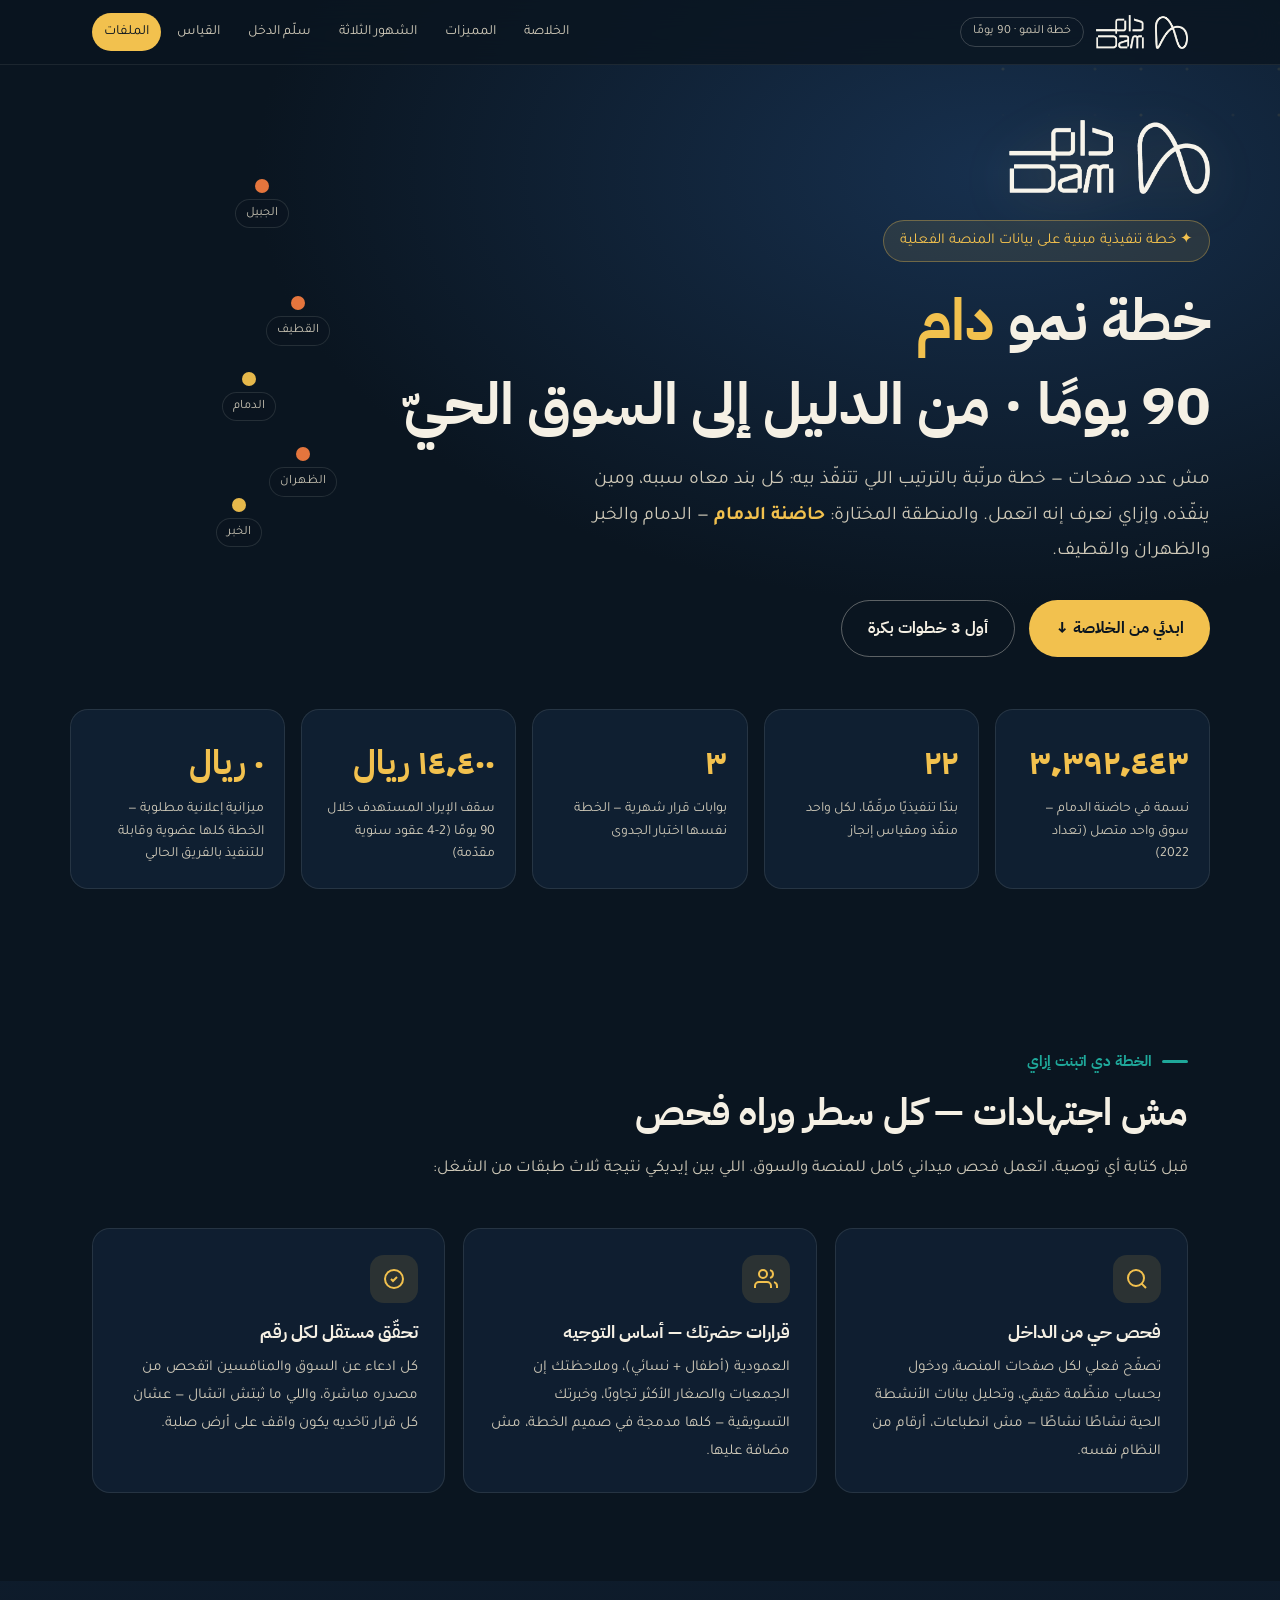
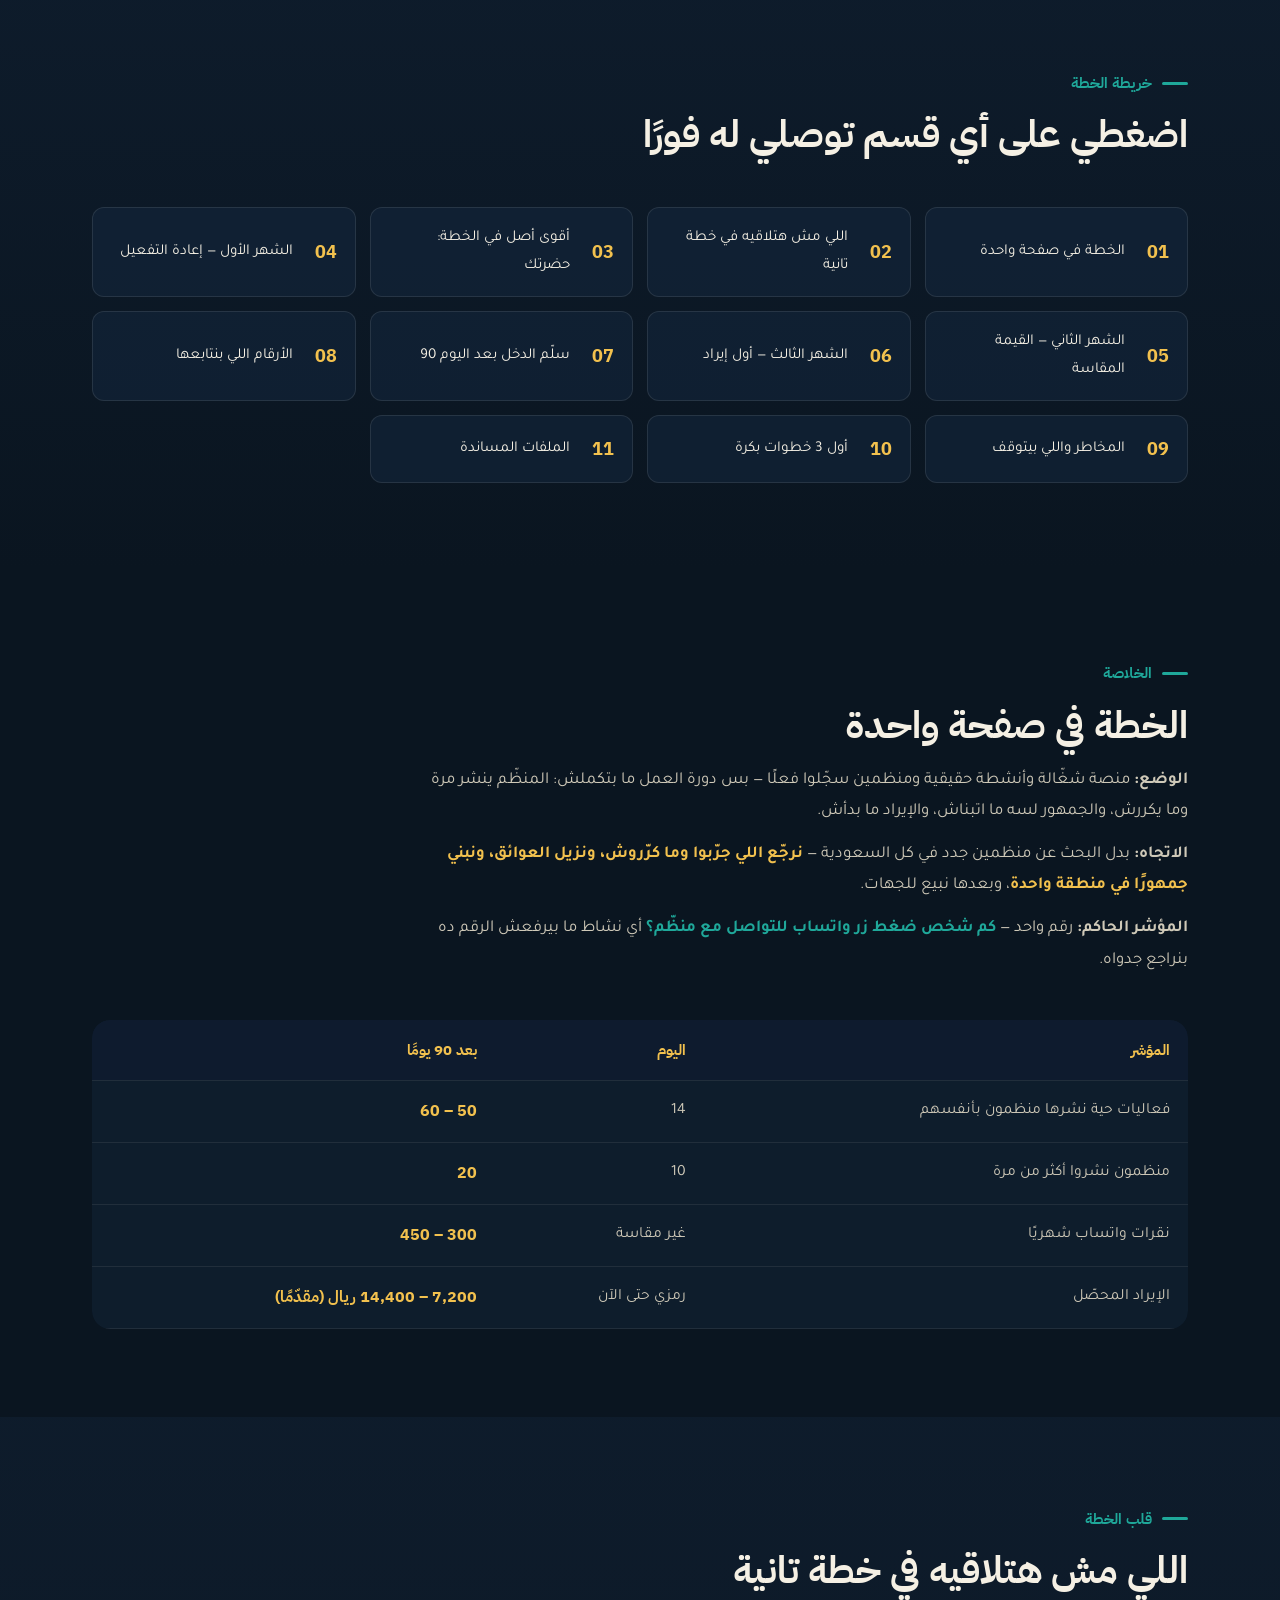
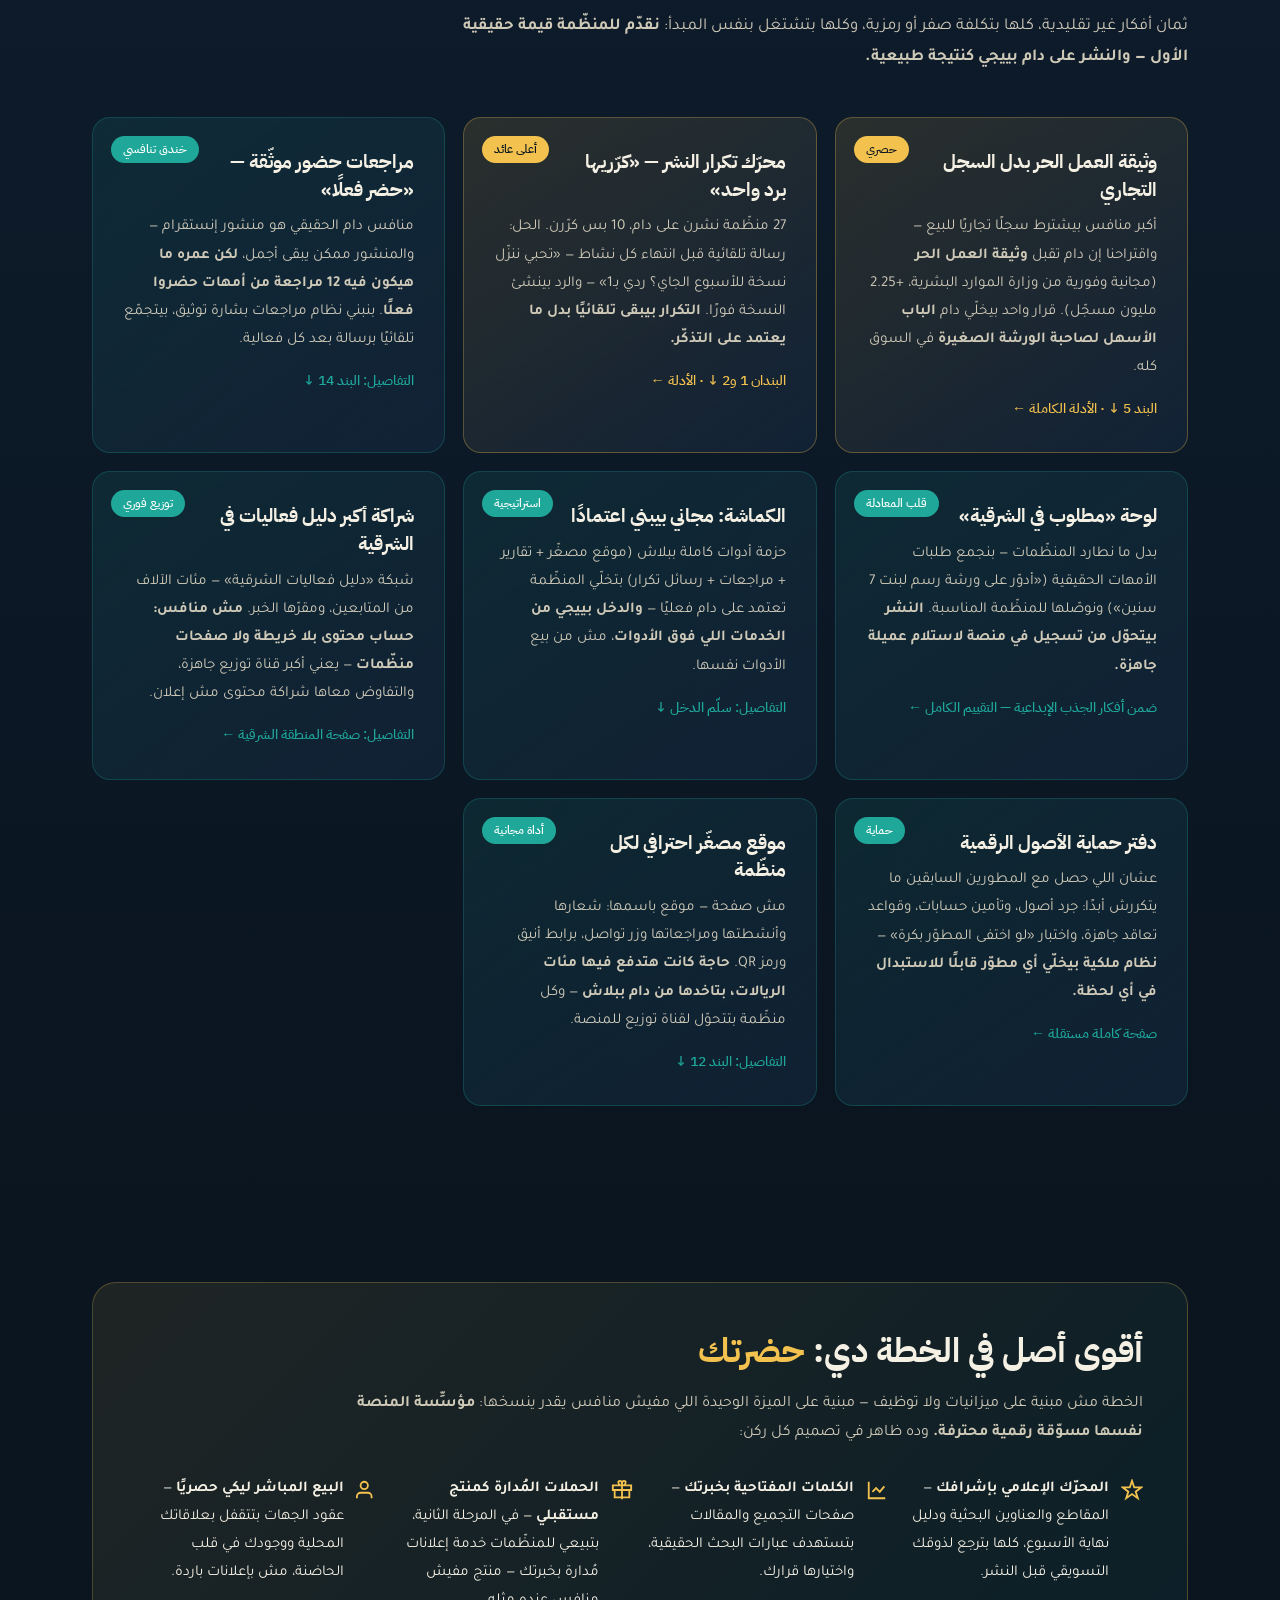
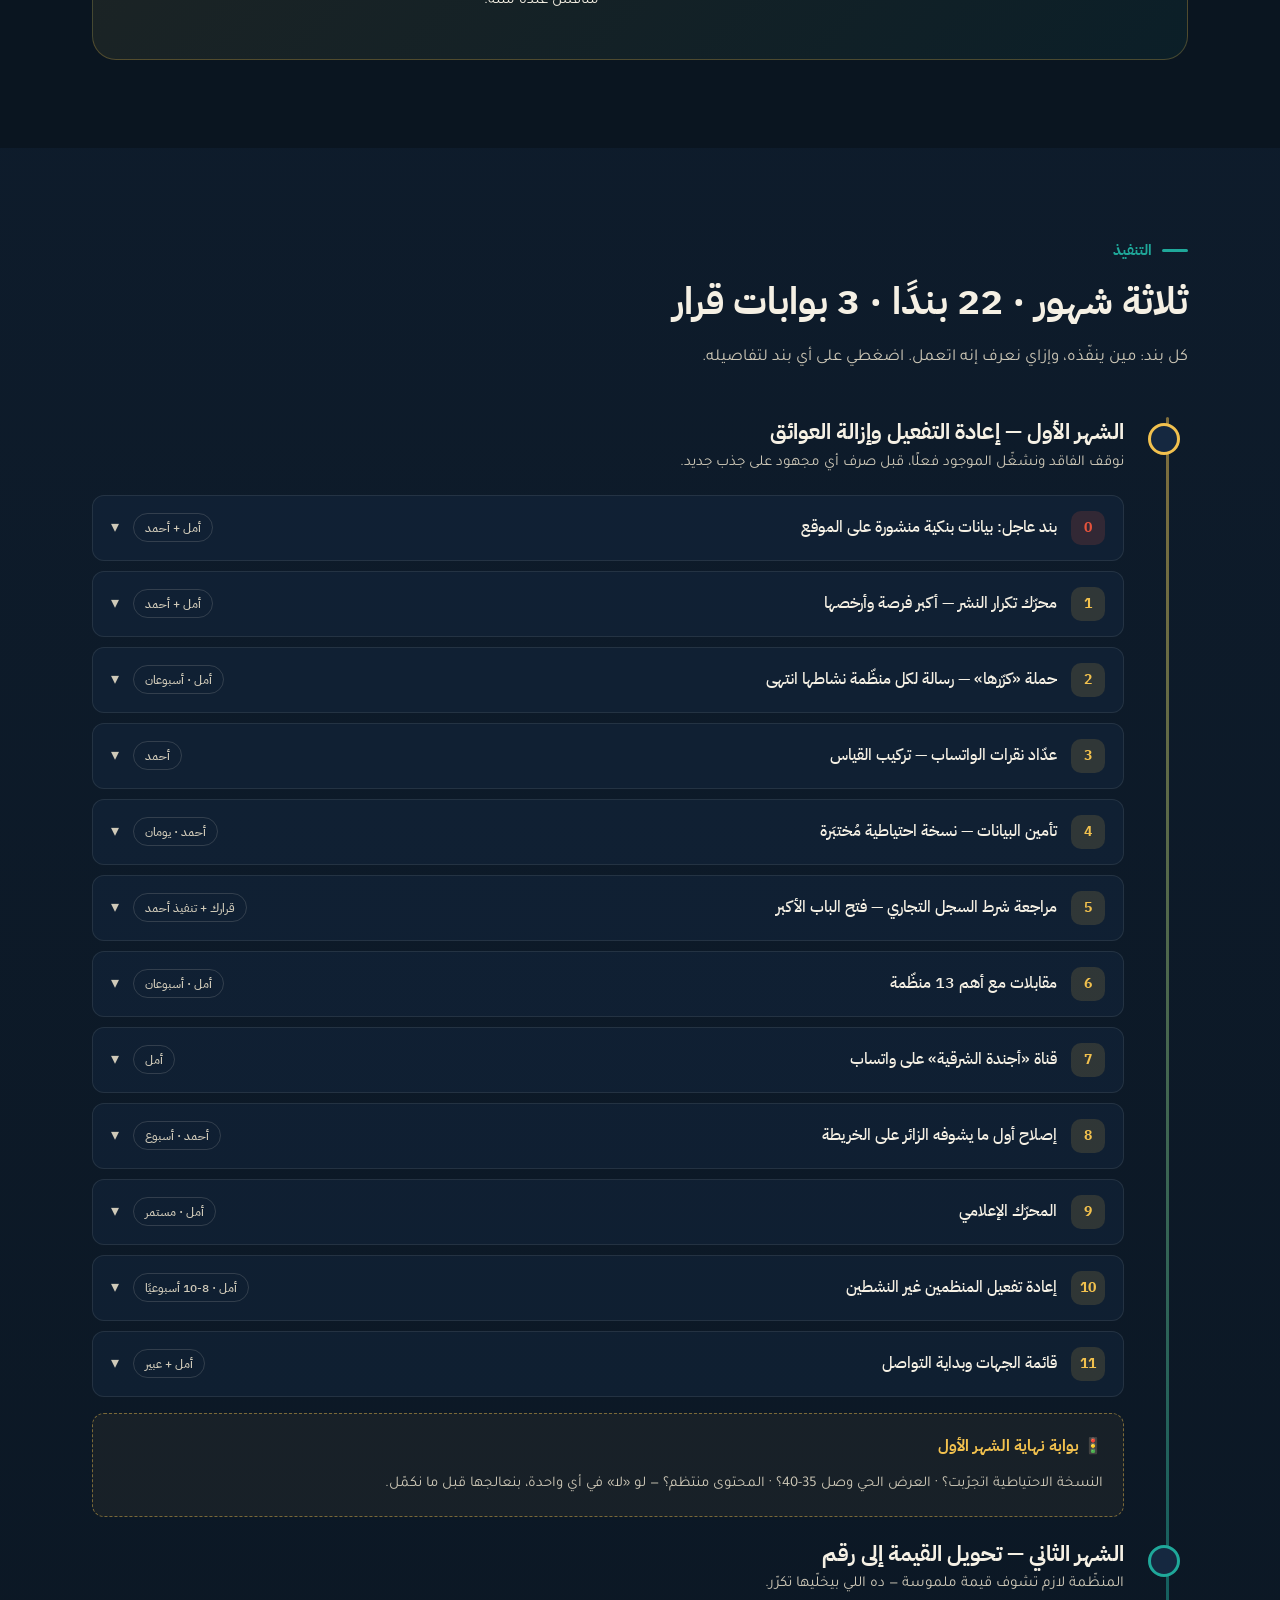
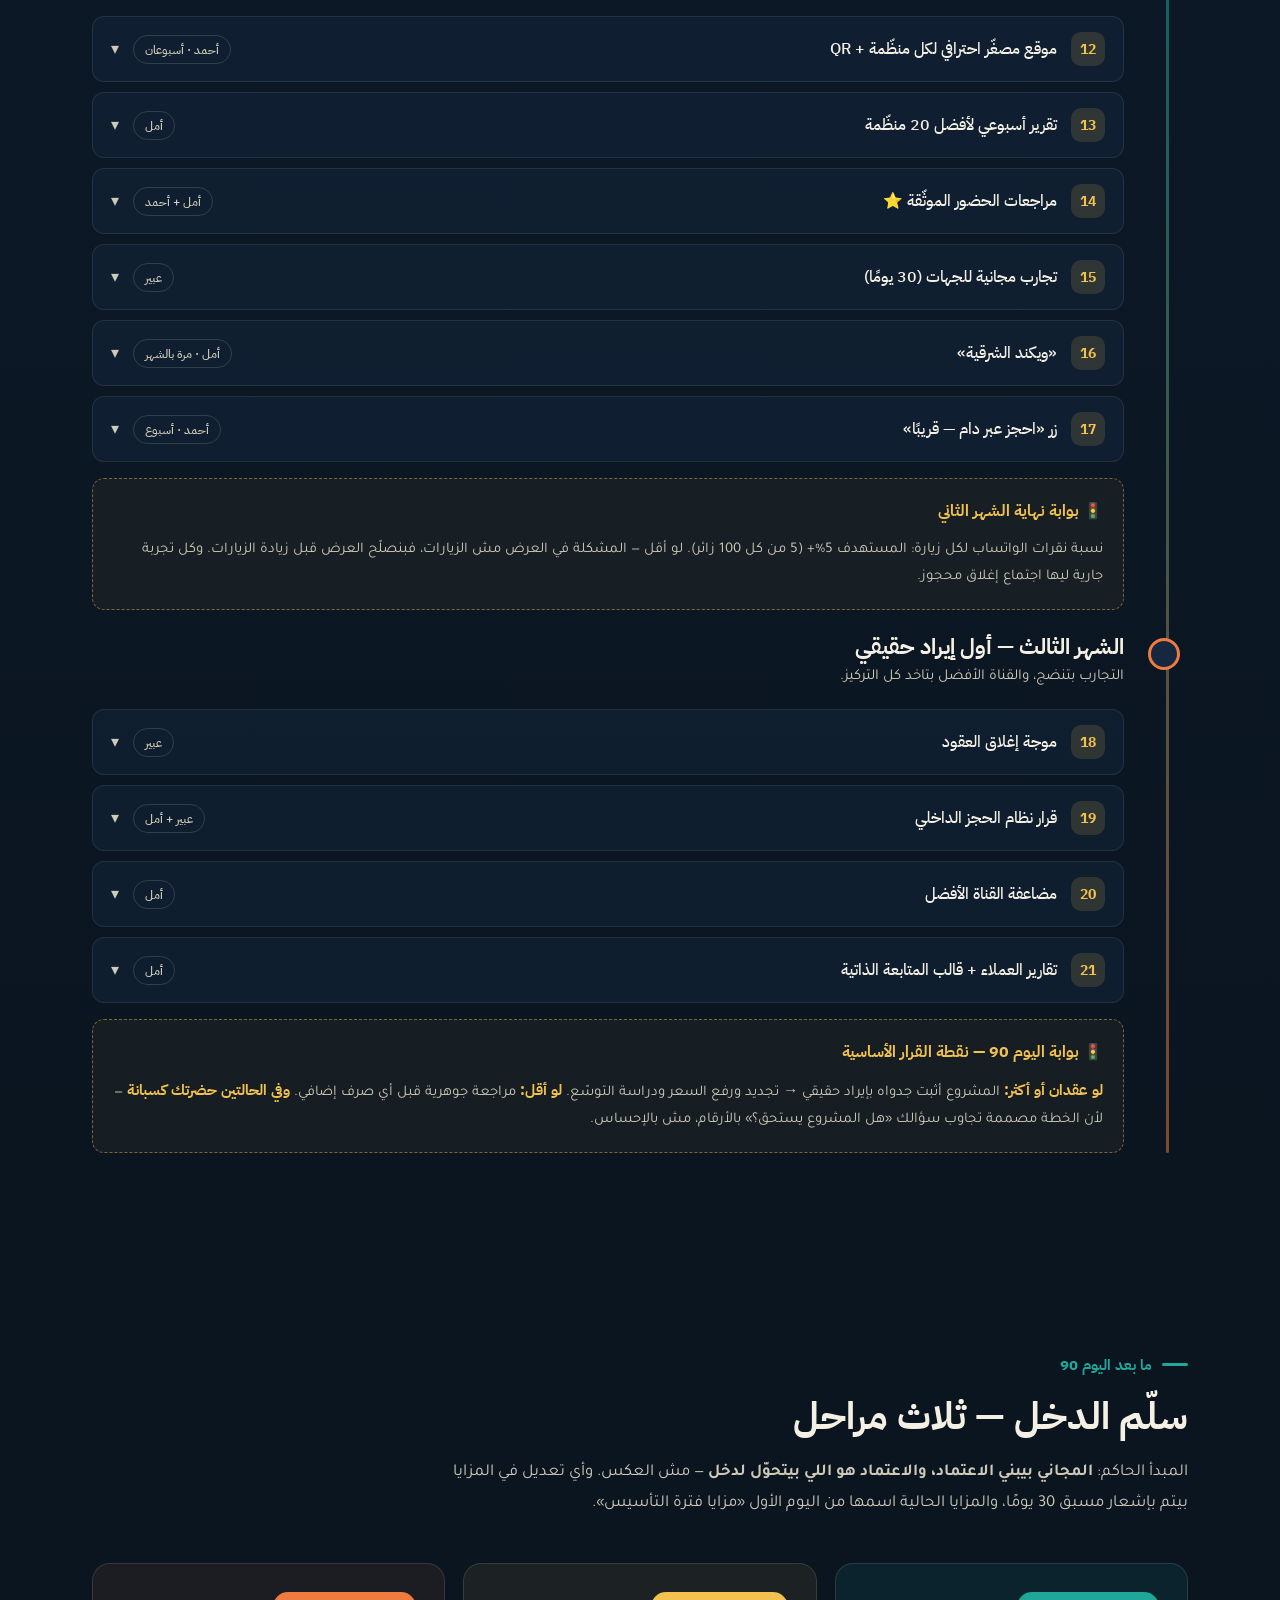
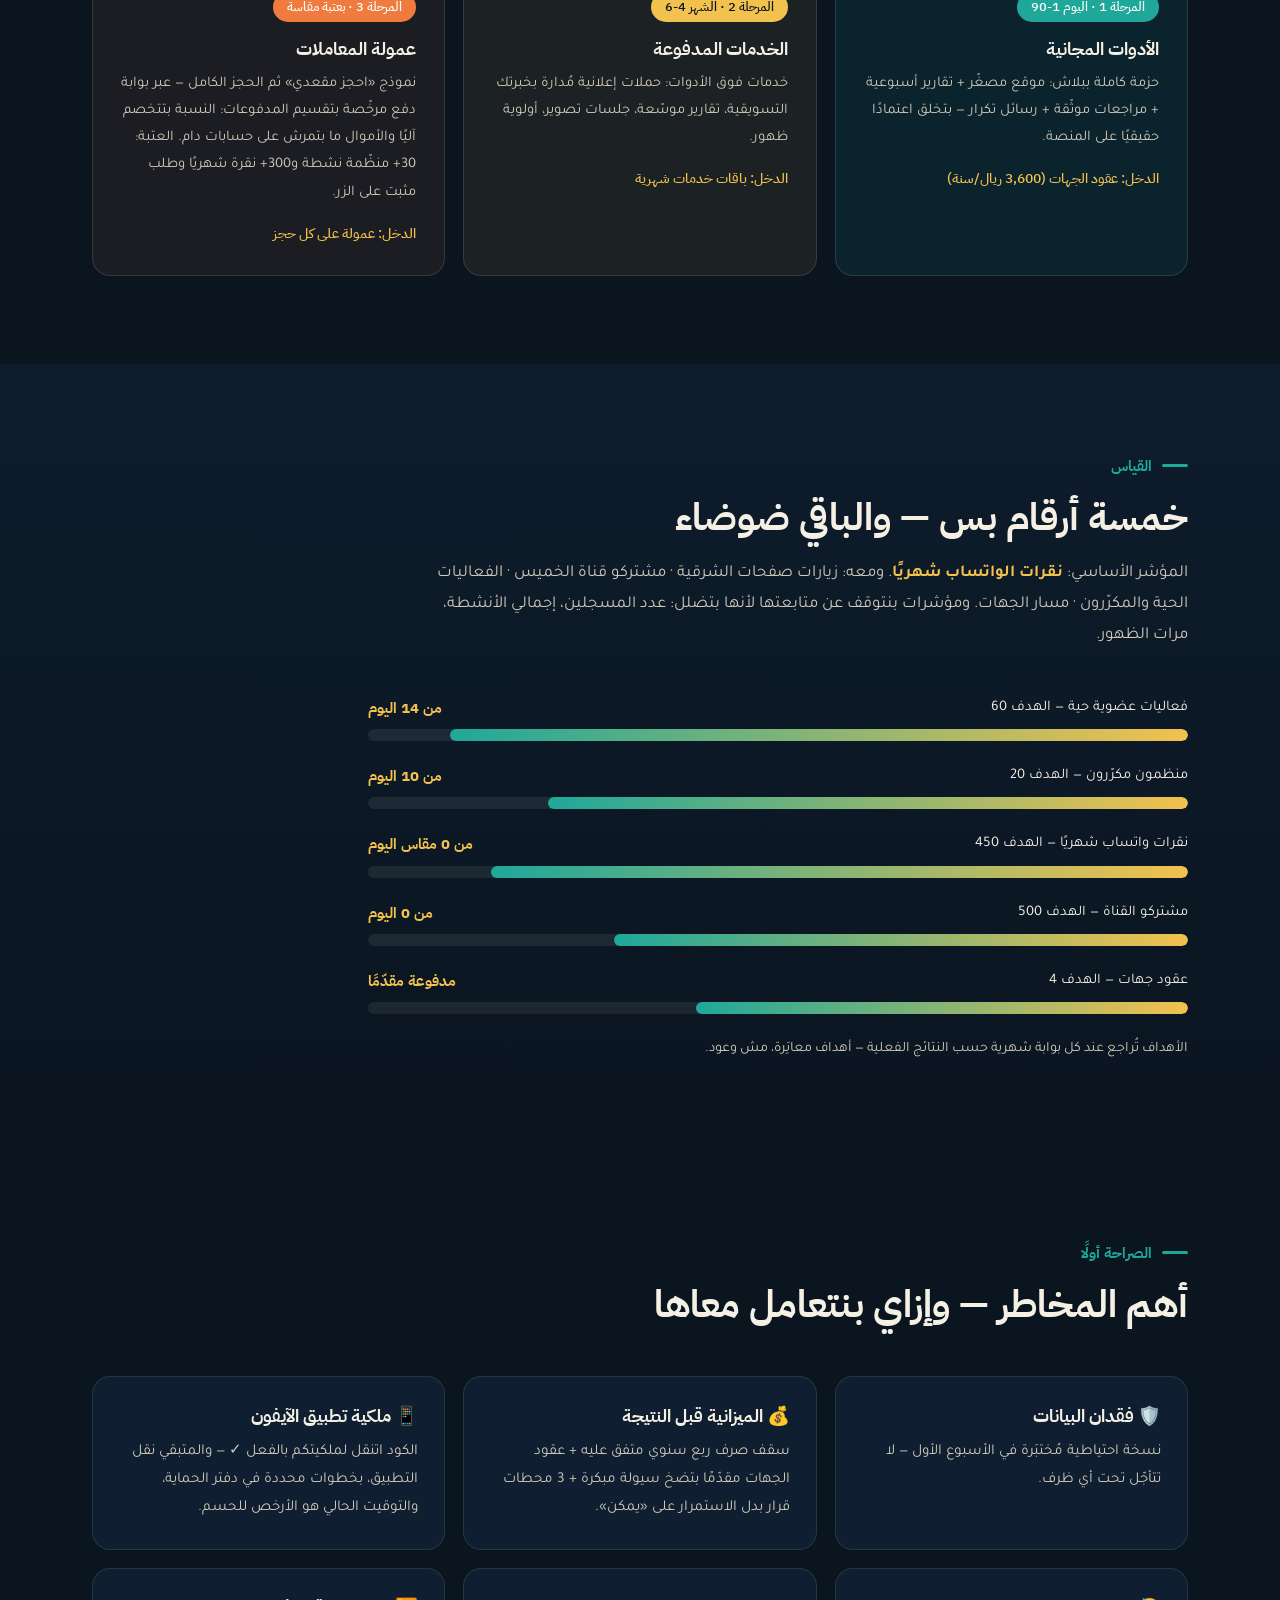
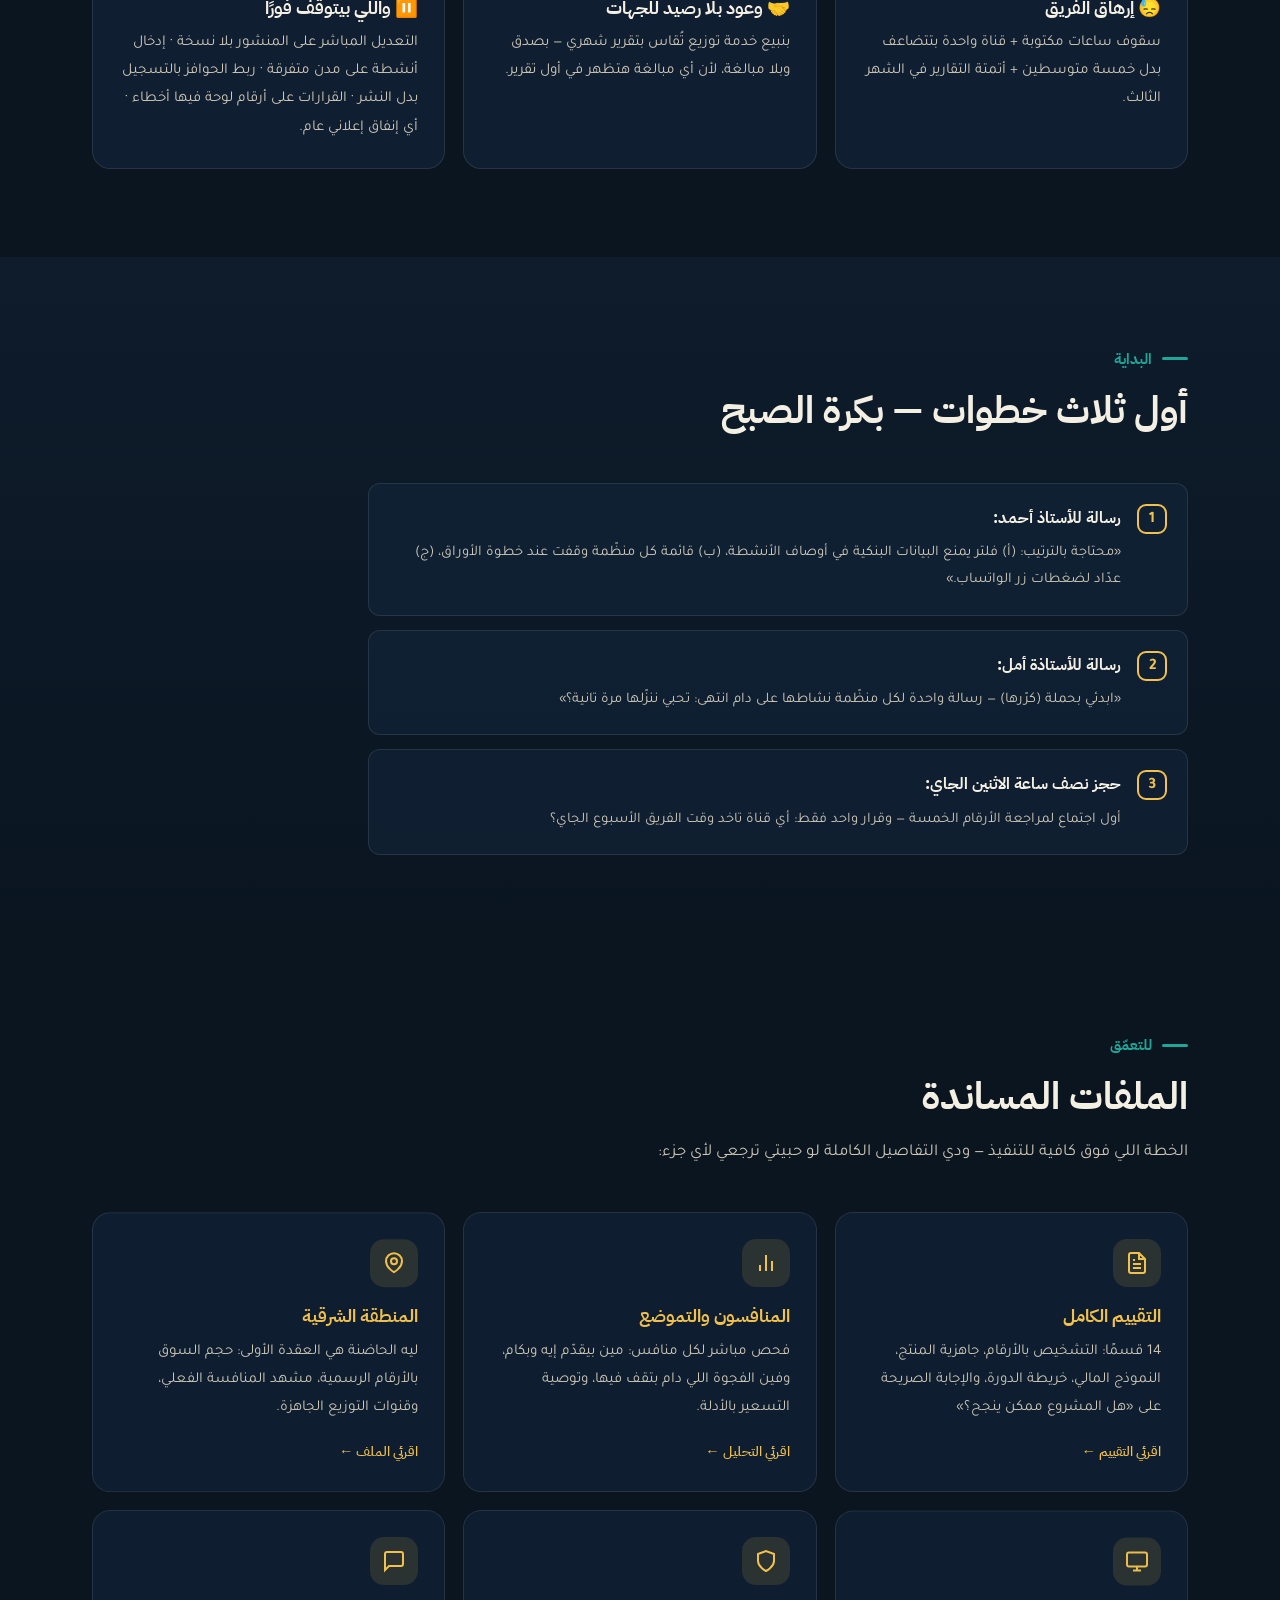
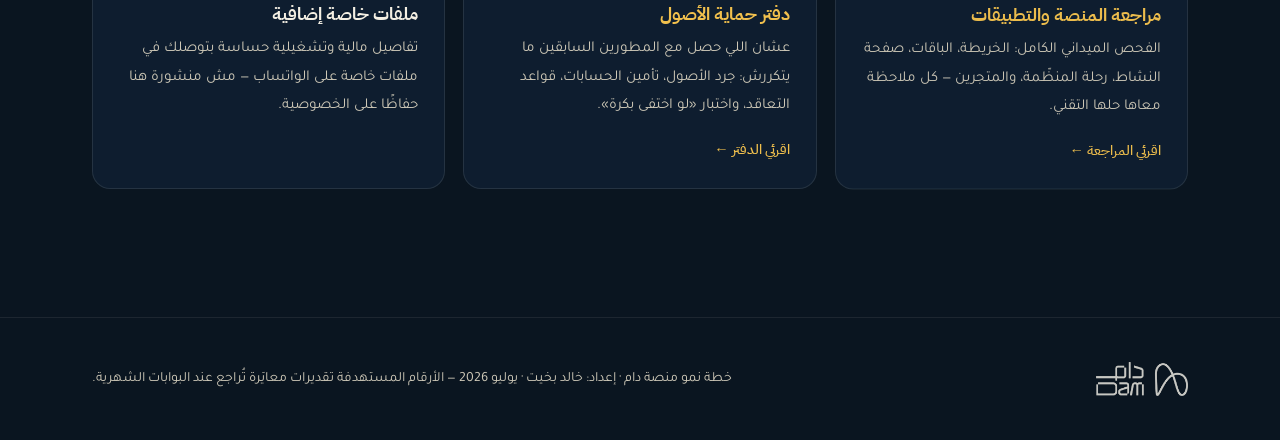
==== commit da3453e2: "add OG/Twitter meta + branded social preview card for WhatsApp link sharing Co-Authored-By: Claude F" ====
--- a/index.html
+++ b/index.html
@@ -5,6 +5,24 @@
 <meta name="viewport" content="width=device-width, initial-scale=1.0">
 <meta name="robots" content="noindex, nofollow">
 <title>خطة نمو دام — 90 يومًا</title>
+<meta name="description" content="خطة تنفيذية من 22 بندًا مرقّمًا، لكل بند منفّذ ومقياس إنجاز، و3 بوابات قرار شهرية — بتركيز على حاضنة الدمام: الدمام والخبر والظهران والقطيف. إعداد: خالد بخيت.">
+<meta name="theme-color" content="#12202f">
+<meta property="og:type" content="website">
+<meta property="og:site_name" content="خطة نمو دام">
+<meta property="og:locale" content="ar_AR">
+<meta property="og:title" content="خطة نمو منصة دام — 90 يومًا">
+<meta property="og:description" content="خطة تنفيذية من 22 بندًا مرقّمًا، لكل بند منفّذ ومقياس إنجاز، و3 بوابات قرار شهرية — بتركيز على حاضنة الدمام: الدمام والخبر والظهران والقطيف. إعداد: خالد بخيت.">
+<meta property="og:url" content="https://kbakhit1.github.io/dam-growth-plan/">
+<meta property="og:image" content="https://kbakhit1.github.io/dam-growth-plan/assets/img/og-image.png">
+<meta property="og:image:secure_url" content="https://kbakhit1.github.io/dam-growth-plan/assets/img/og-image.png">
+<meta property="og:image:type" content="image/png">
+<meta property="og:image:width" content="1200">
+<meta property="og:image:height" content="630">
+<meta property="og:image:alt" content="خطة نمو منصة دام — 90 يومًا">
+<meta name="twitter:card" content="summary_large_image">
+<meta name="twitter:title" content="خطة نمو منصة دام — 90 يومًا">
+<meta name="twitter:description" content="خطة تنفيذية من 22 بندًا مرقّمًا، لكل بند منفّذ ومقياس إنجاز، و3 بوابات قرار شهرية — بتركيز على حاضنة الدمام: الدمام والخبر والظهران والقطيف. إعداد: خالد بخيت.">
+<meta name="twitter:image" content="https://kbakhit1.github.io/dam-growth-plan/assets/img/og-image.png">
 <link rel="icon" type="image/png" href="assets/img/logo.png">
 <link rel="stylesheet" href="assets/css/main.css">
 </head>
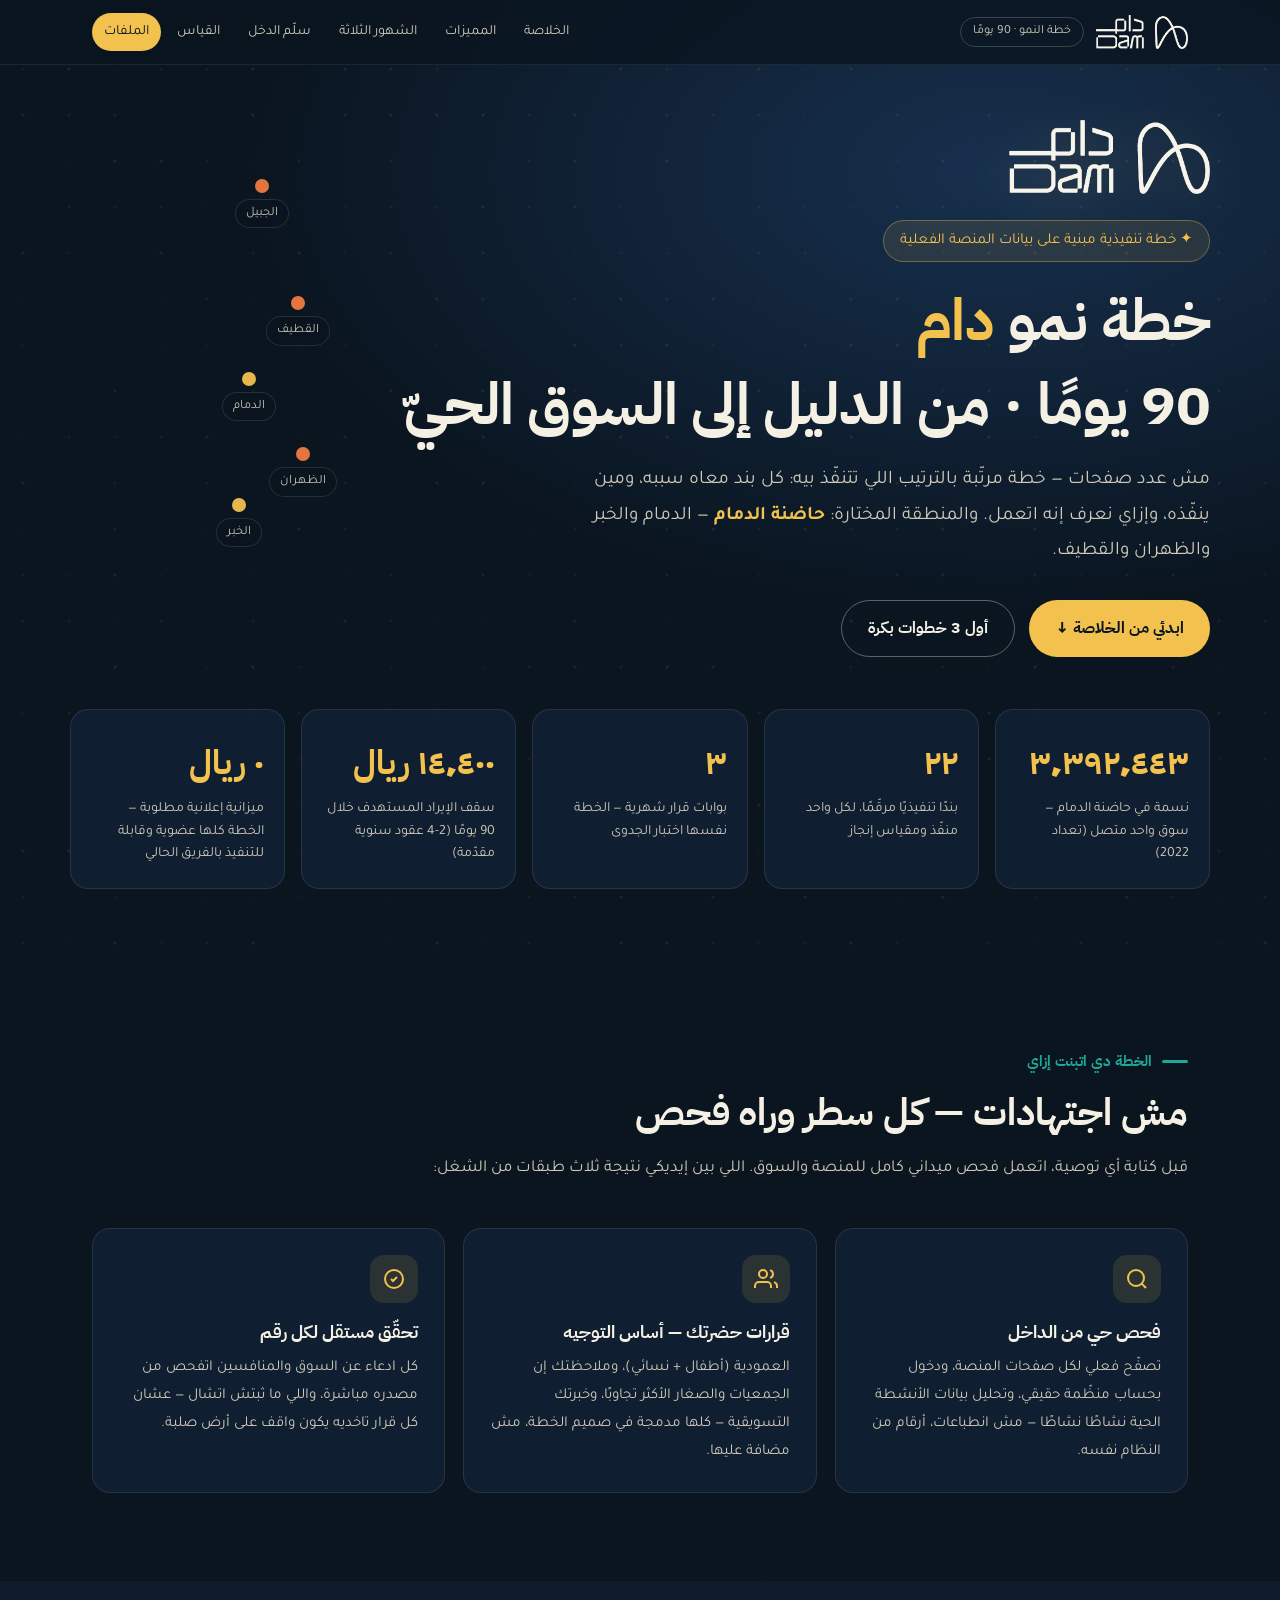
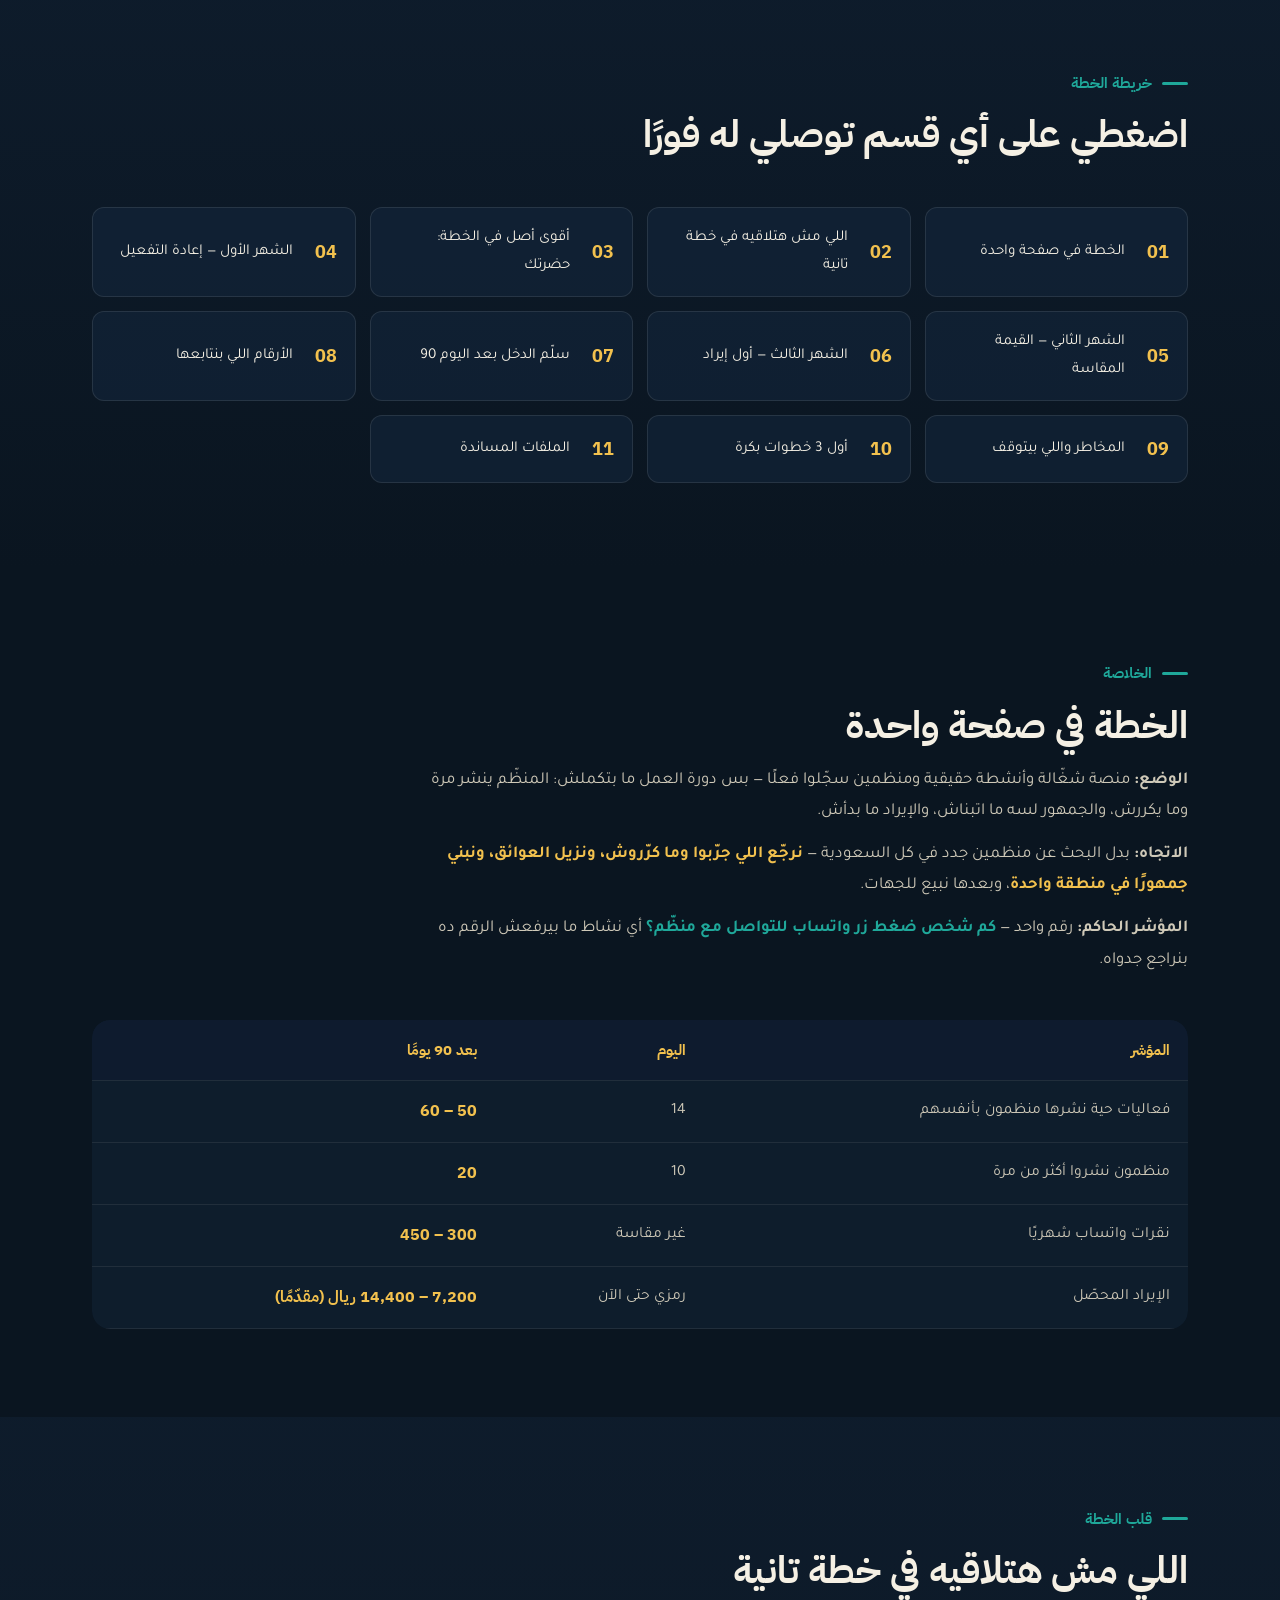
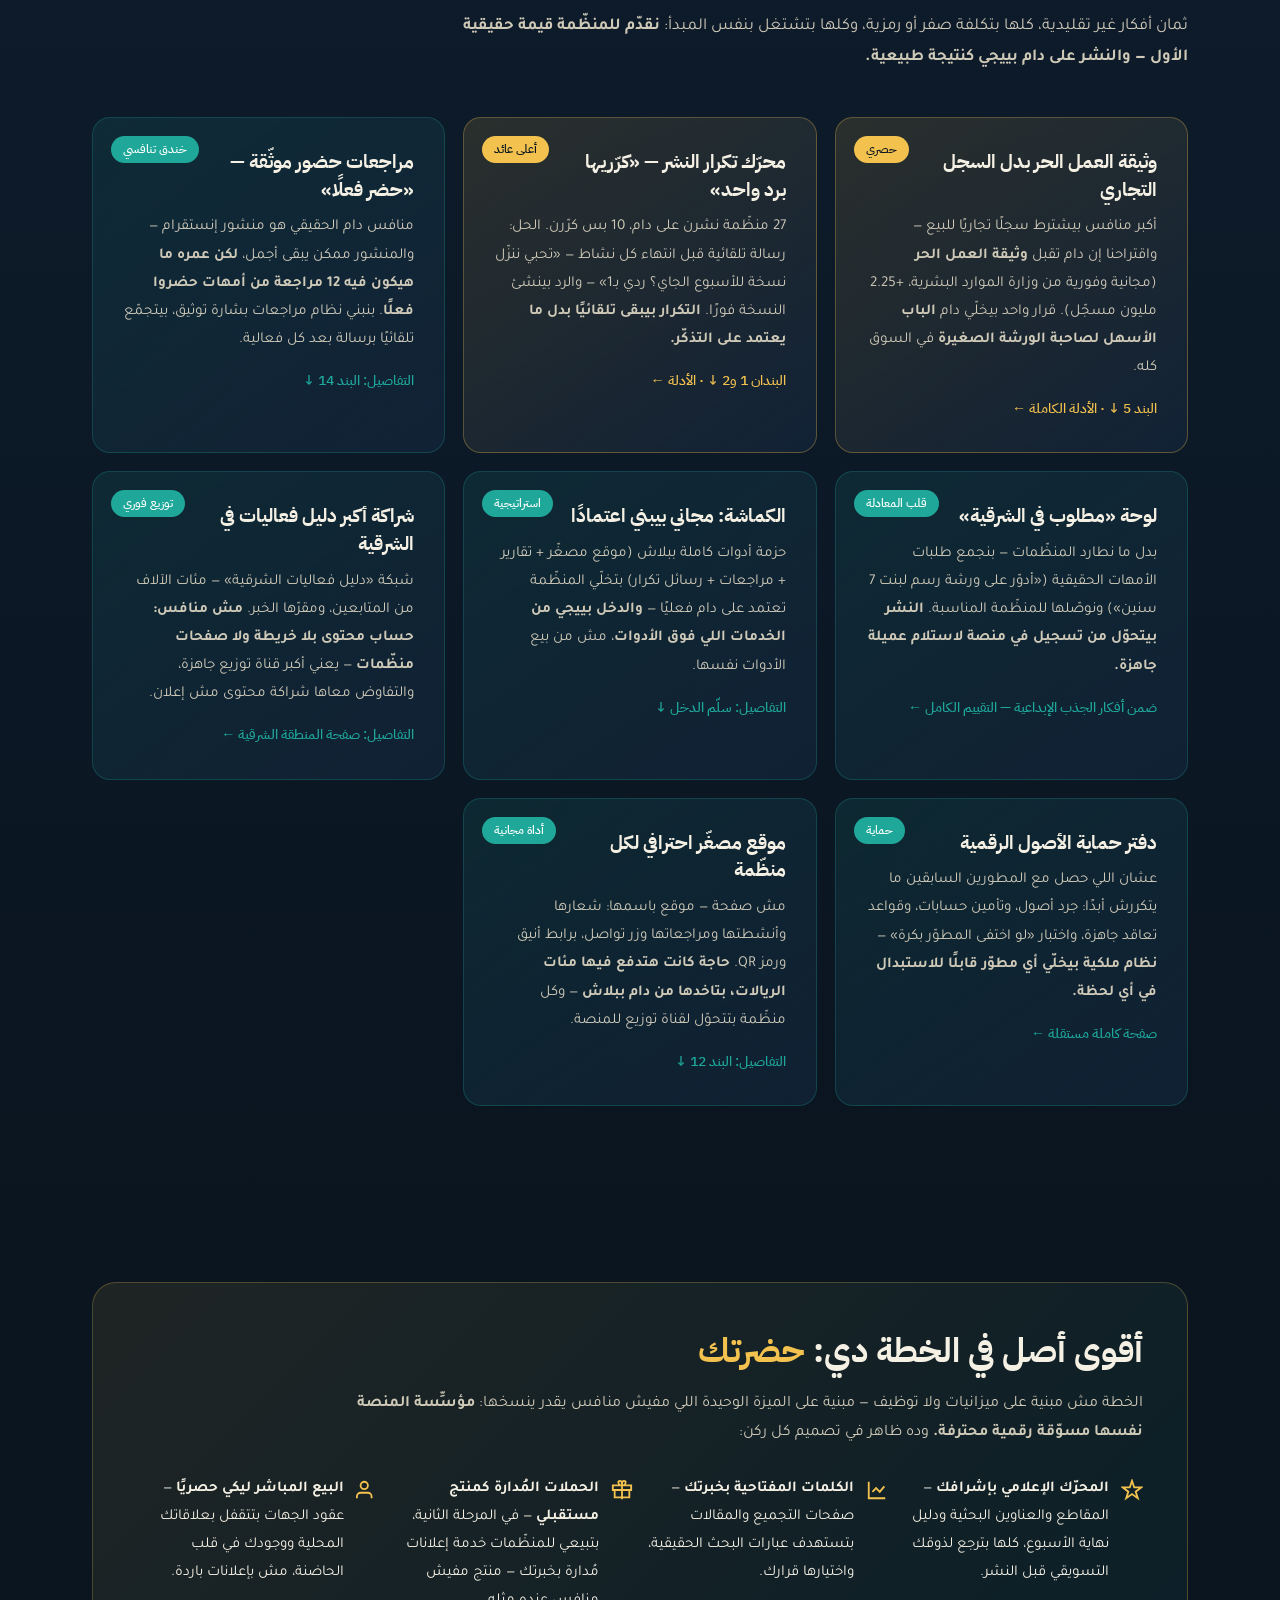
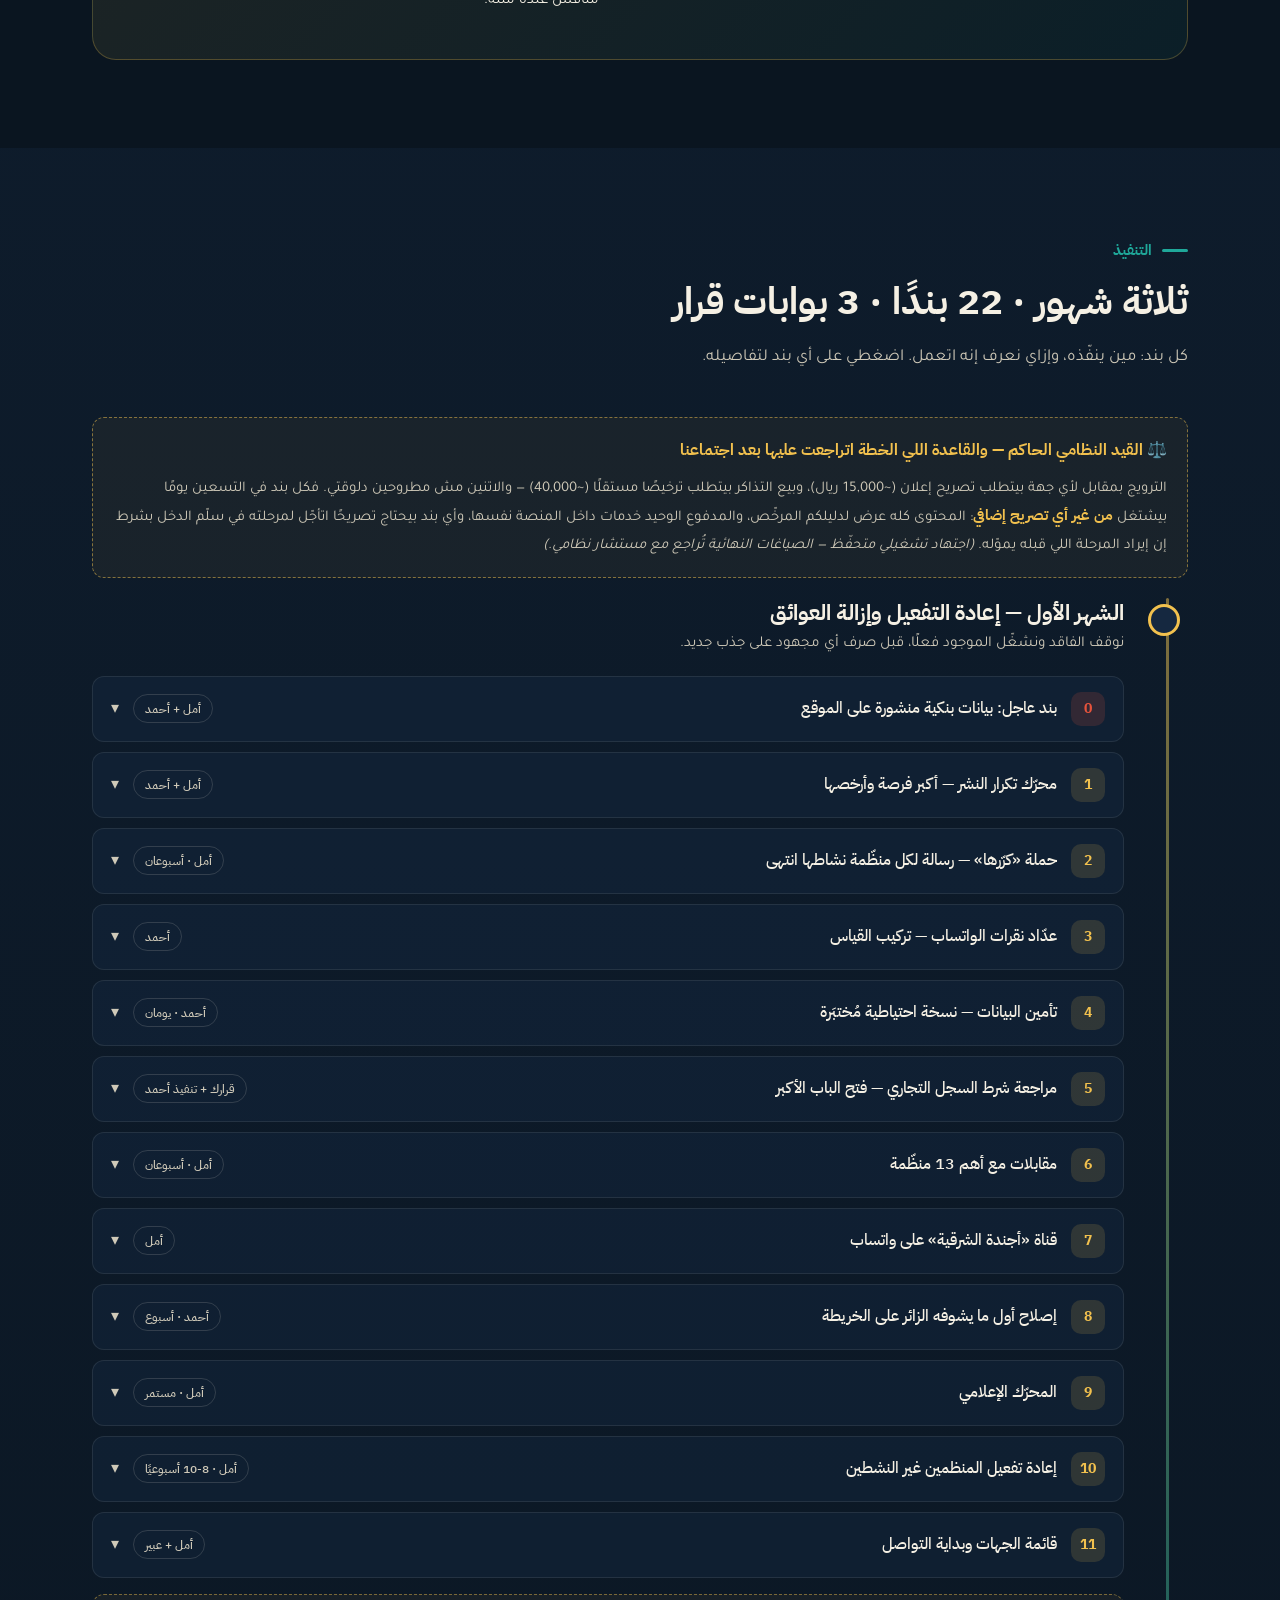
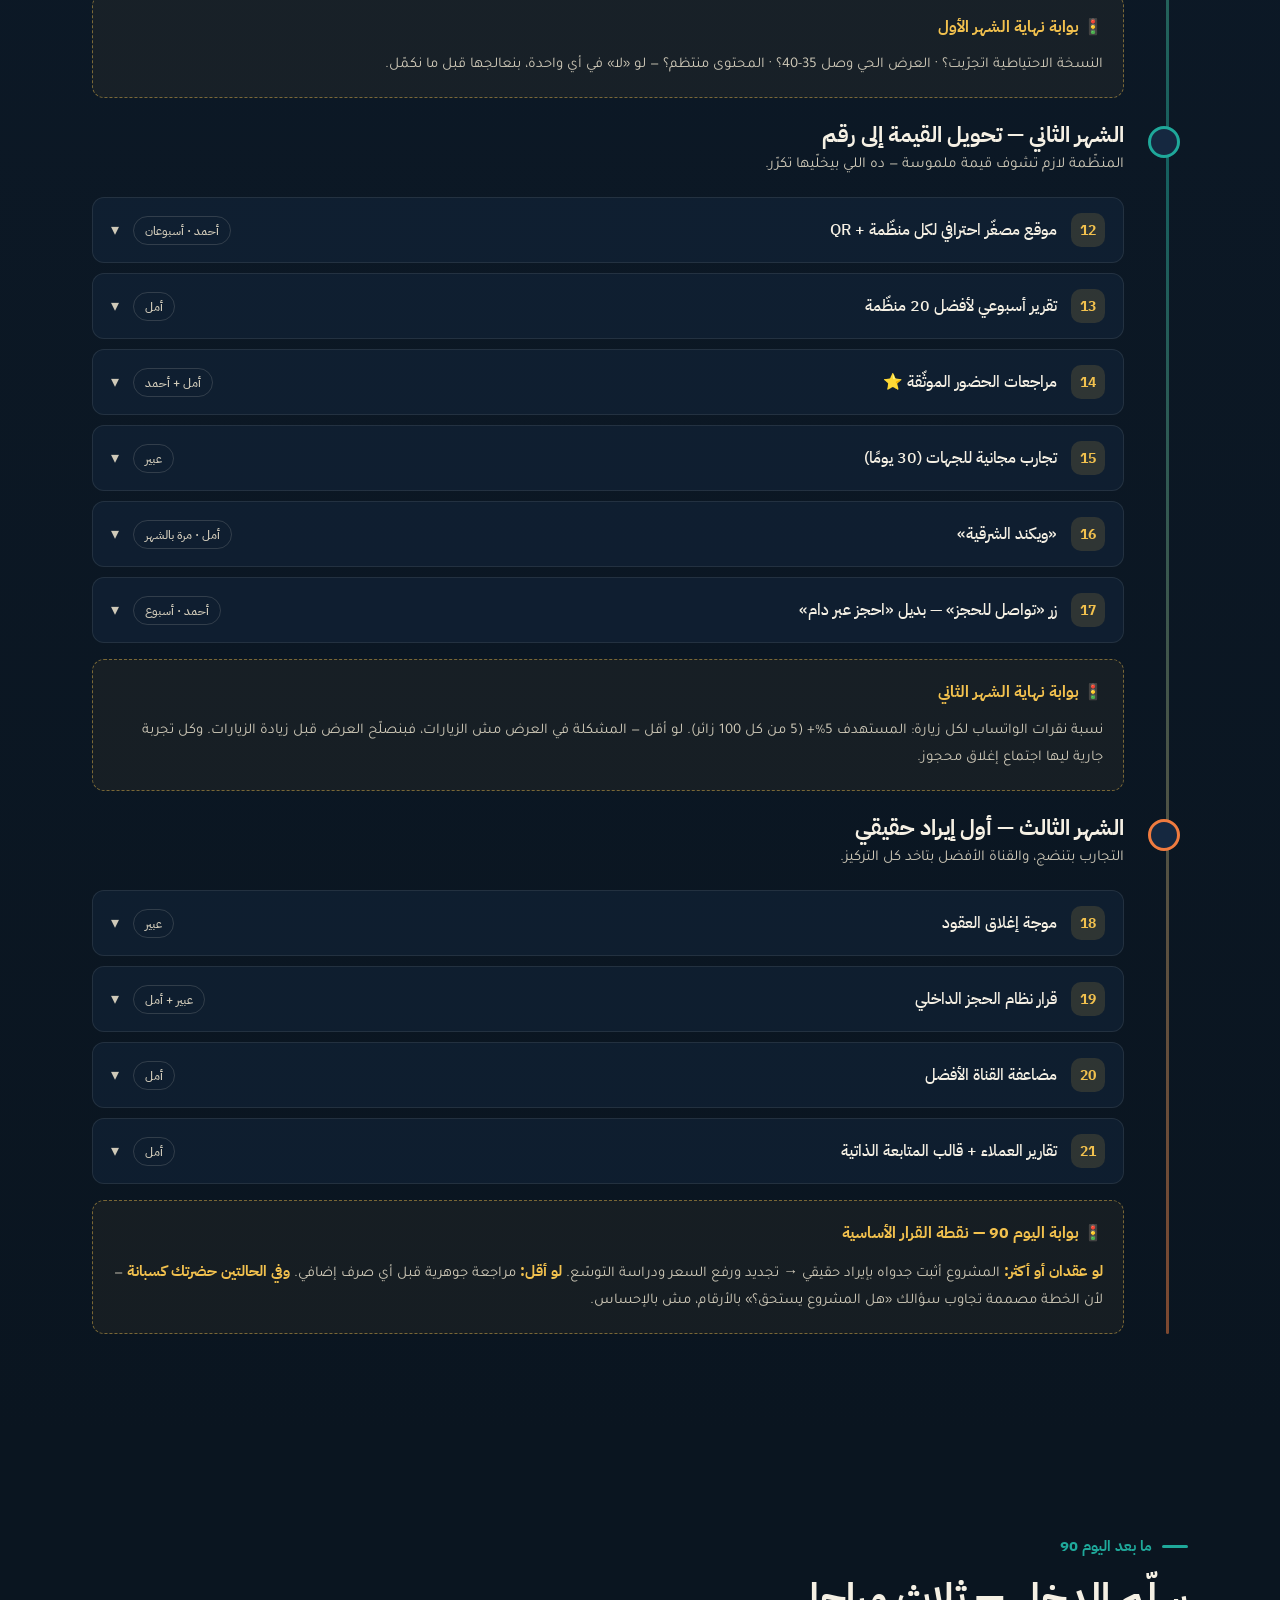
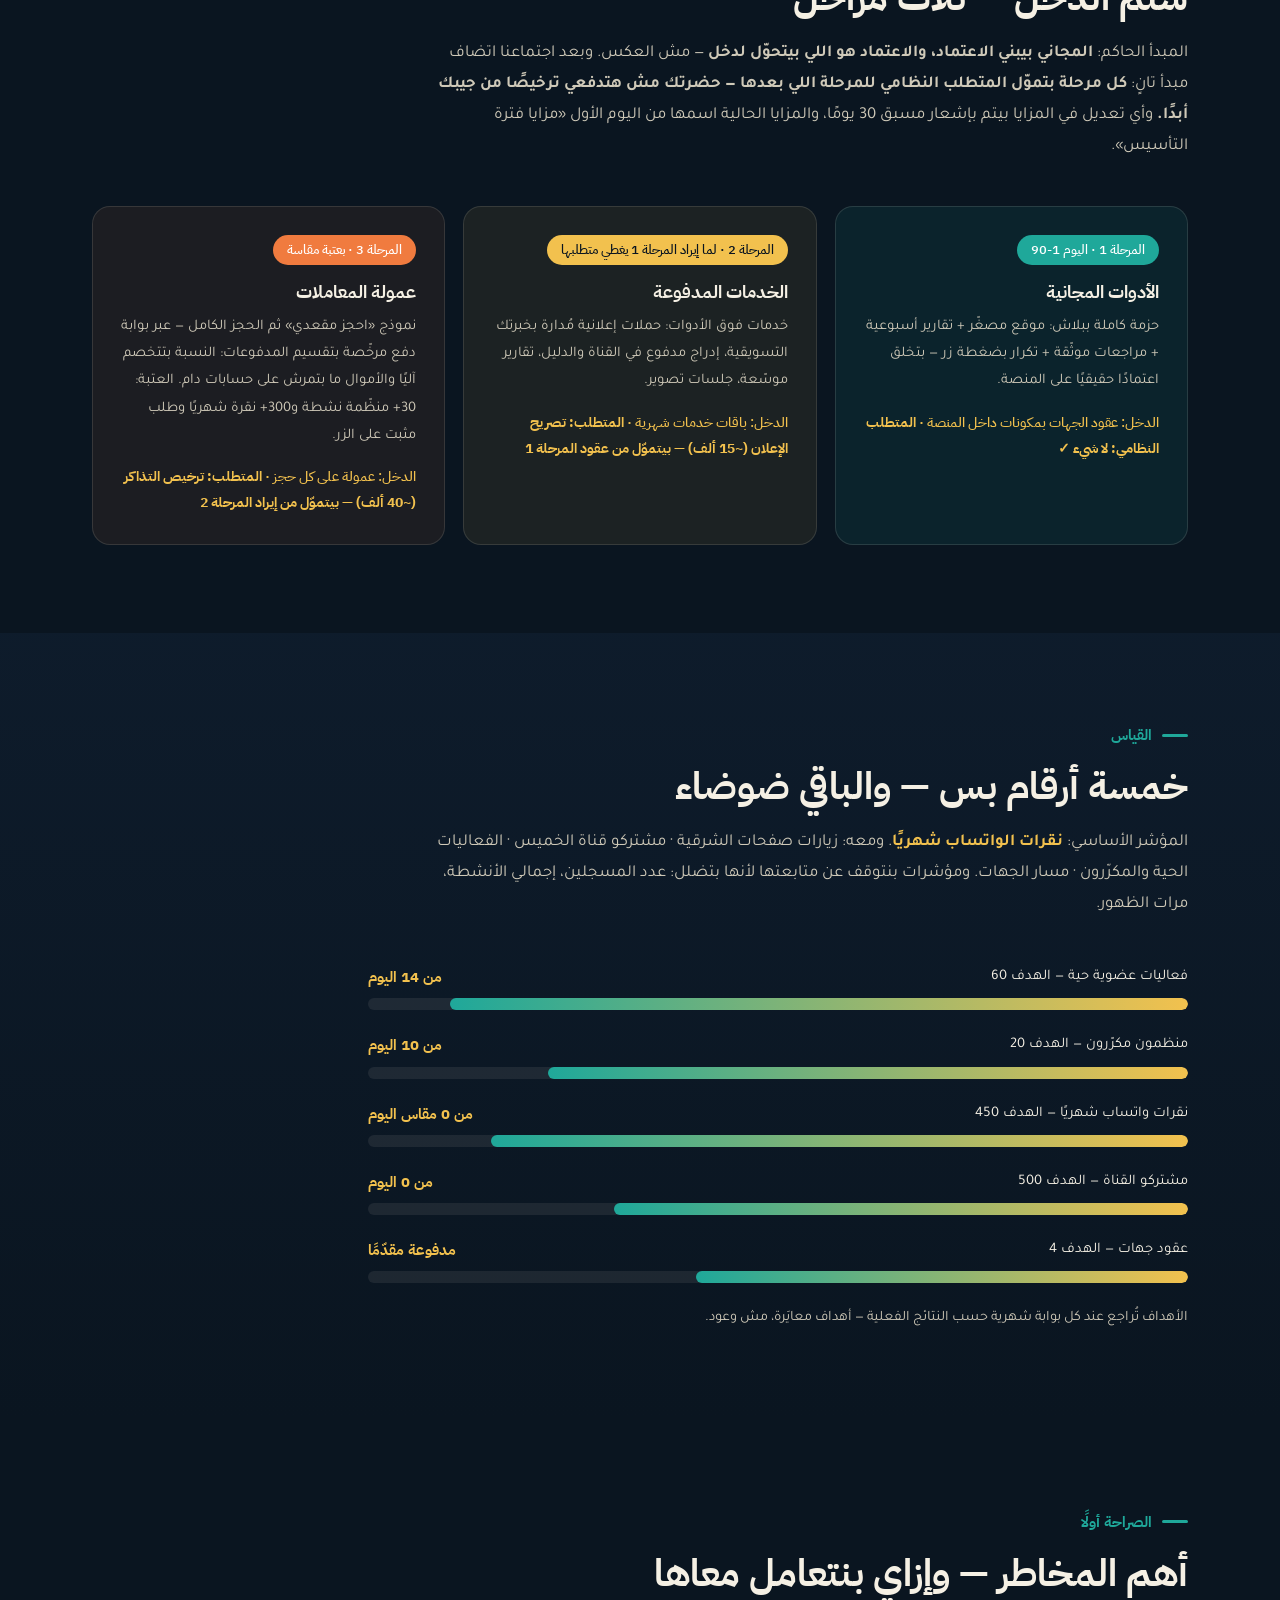
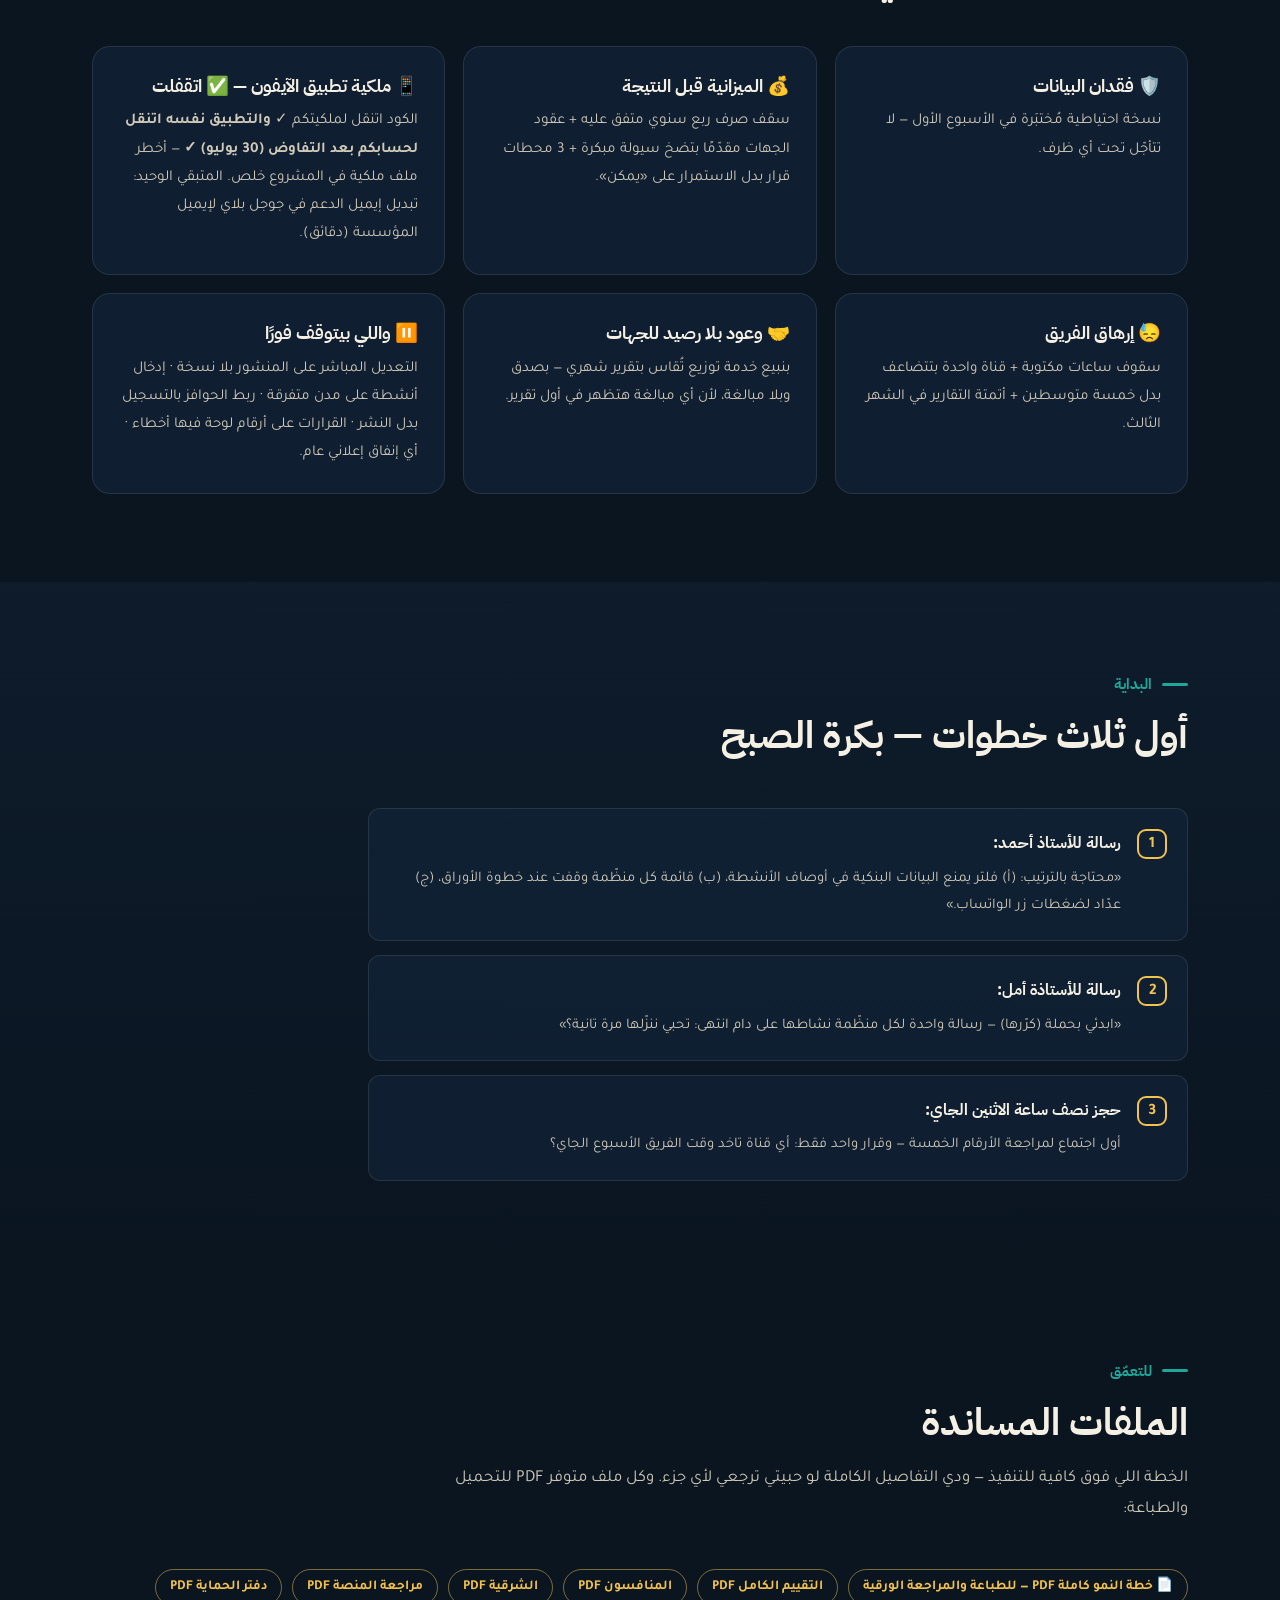
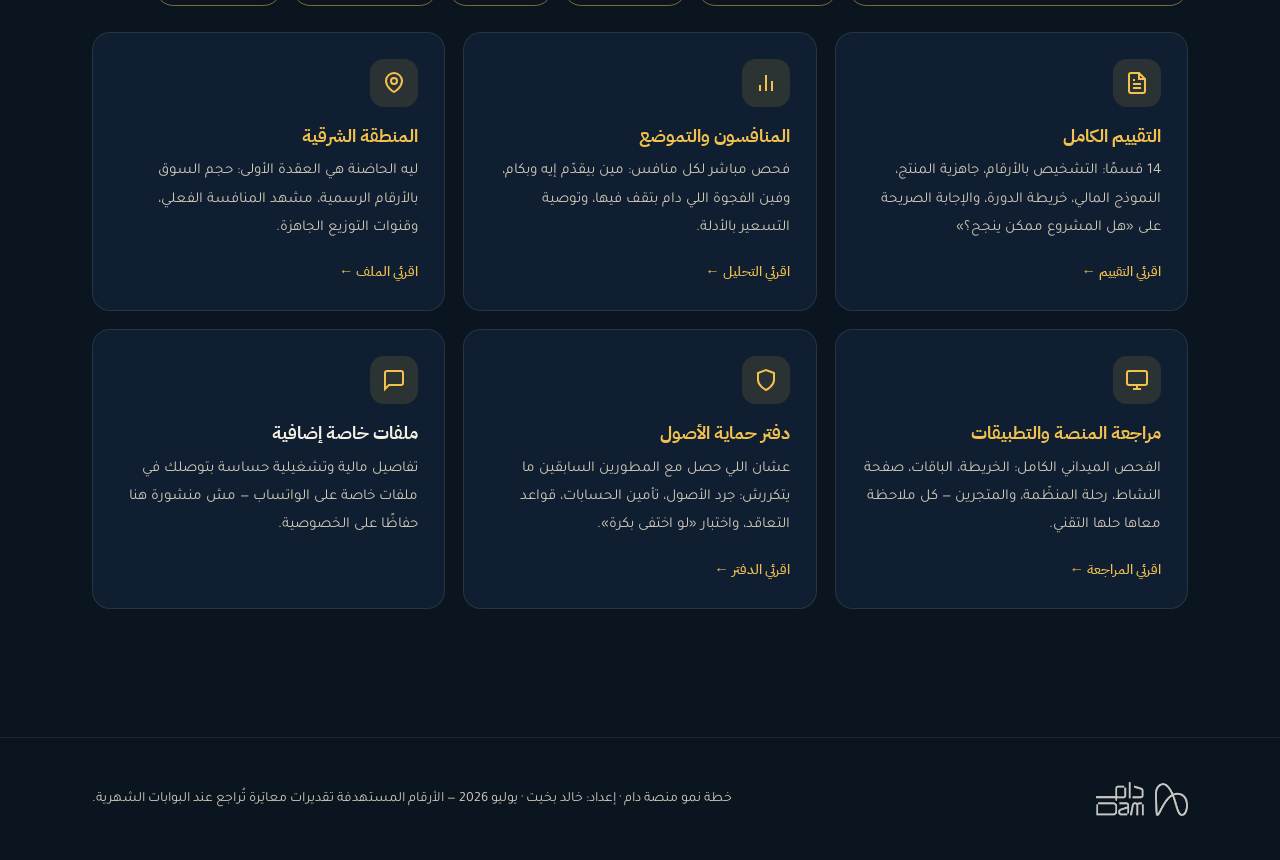
==== commit 2a8a8b73: "plan v2: regulatory constraint framing, re-engineered entity package, contact-button rename, iOS tra" ====
--- a/index.html
+++ b/index.html
@@ -237,6 +237,8 @@
       <p>كل بند: مين ينفّذه، وإزاي نعرف إنه اتعمل. اضغطي على أي بند لتفاصيله.</p>
     </div>
 
+    <div class="gate reveal" style="border-color:rgba(242,193,78,.5)"><b>⚖️ القيد النظامي الحاكم — والقاعدة اللي الخطة اتراجعت عليها بعد اجتماعنا</b><p>الترويج بمقابل لأي جهة بيتطلب تصريح إعلان (~15,000 ريال)، وبيع التذاكر بيتطلب ترخيصًا مستقلًا (~40,000) — والاتنين مش مطروحين دلوقتي. فكل بند في التسعين يومًا بيشتغل <b>من غير أي تصريح إضافي</b>: المحتوى كله عرض لدليلكم المرخّص، والمدفوع الوحيد خدمات داخل المنصة نفسها، وأي بند بيحتاج تصريحًا اتأجّل لمرحلته في سلّم الدخل بشرط إن إيراد المرحلة اللي قبله يموّله. <i>(اجتهاد تشغيلي متحفّظ — الصياغات النهائية تُراجع مع مستشار نظامي.)</i></p></div>
+
     <div class="timeline">
 
       <!-- الشهر 1 -->
@@ -248,7 +250,7 @@
           <div class="body">نشاط منشور وصفه فيه اسم صاحبته الكامل وحسابها البنكي — خطر عليها وعلى المنصة. الحل: إخفاء فوري + فلتر تلقائي يمنع البيانات البنكية وأرقام الجوال في الأوصاف + مراجعة أثر رجعي.<div class="kpi">✓ الإنجاز: ولا وصف نشاط واحد فيه بيانات بنكية أو رقم جوال</div></div>
         </details>
         <details class="t-item reveal"><summary><span class="num">1</span>محرّك تكرار النشر — أكبر فرصة وأرخصها<span class="who">أمل + أحمد</span><span class="chev">▾</span></summary>
-          <div class="body">من 39 فعالية نشرها منظمون حقيقيون: 14 قادمة والباقي حصل وانتهى — <b>والمشكلة إن صاحب الفعالية اللي خلصت ما بيرجعش ينشر التالية</b> (17 منظّمة جرّبن مرة واختفن). الحل: رسالة تلقائية قبل انتهاء كل نشاط بيومين تعرض إنزال نسخة جديدة برد واحد.<div class="kpi">✓ الإنجاز: المكرّرون من 10 إلى 15 خلال شهرين</div></details>
+          <div class="body">من 39 فعالية نشرها منظمون حقيقيون: 14 قادمة والباقي حصل وانتهى — <b>والمشكلة إن صاحب الفعالية اللي خلصت ما بيرجعش ينشر التالية</b> (17 منظّمة جرّبن مرة واختفن). الحل المتفق عليه: <b>زر «تكرار النشاط» في حساب المنظّمة نفسها</b> (عشان النسخة تطلع باسمها وتتحسب في باقتها) + <b>إشعار تلقائي عند انتهاء أي نشاط</b> يوصل للإدارة وللمنظّمة — ولحد ما يتبرمجوا، أمل بتتابع يدويًا.<div class="kpi">✓ الإنجاز: المكرّرون من 10 إلى 15 خلال شهرين</div></details>
         <details class="t-item reveal"><summary><span class="num">2</span>حملة «كرّرها» — رسالة لكل منظّمة نشاطها انتهى<span class="who">أمل · أسبوعان</span><span class="chev">▾</span></summary>
           <div class="body">أرخص فرصة نمو: منظّمات جرّبن المنصة فعلًا وعندهن نشاط بيتكرر بطبيعته. رسالة واحدة: «ورشتك خلصت — تحبي ننزّلها مرة تانية؟ أرسلي التاريخ وأنا أنشرها لك خلال ساعة». لو ربعهم رجع، العرض القادم يرتفع من 14 لـ~20 (+43%) بصفر تكلفة.<div class="kpi">✓ الإنجاز: 25 رسالة + 6 منظّمات على الأقل نشرن نشاطًا جديدًا</div></div>
         </details>
@@ -265,10 +267,10 @@
           <div class="body">الثلاثة اللي دفعوا فعلًا + العشرة اللي كرّروا — أثمن 13 مكالمة ممكنة، لأن إجاباتهم هي اللي هتحدد رسالة البيع بدل التخمين.<div class="kpi">✓ الإنجاز: 8 مكالمات على الأقل بملاحظات مكتوبة</div></div>
         </details>
         <details class="t-item reveal"><summary><span class="num">7</span>قناة «أجندة الشرقية» على واتساب<span class="who">أمل</span><span class="chev">▾</span></summary>
-          <div class="body">كل خميس: 5 أنشطة منتقاة للعائلات في مدن الحاضنة. المحتوى على السوشيال بيختفي في يومين — القناة بتبقى ويتراكم فيها المشتركون.<div class="kpi">✓ الإنجاز: أول بث + الرابط في الموقع ومع كل مقطع</div></div>
+          <div class="body">كل خميس: 5 أنشطة منتقاة للعائلات في مدن الحاضنة. المحتوى على السوشيال بيختفي في يومين — القناة بتبقى ويتراكم فيها المشتركون. <b>⚖️ والتزامها النظامي:</b> تحريرية بالكامل وبلا أي مقابل من أي منظّمة (الاختيار بمعيار الأنسب للعائلات فقط) — فهي عرض لمحتوى دليلكم المرخّص، مش إعلانًا لجهة.<div class="kpi">✓ الإنجاز: أول بث + الرابط في الموقع ومع كل مقطع</div></div>
         </details>
         <details class="t-item reveal"><summary><span class="num">8</span>إصلاح أول ما يشوفه الزائر على الخريطة<span class="who">أحمد · أسبوع</span><span class="chev">▾</span></summary>
-          <div class="body">6 إصلاحات صغيرة بأثر كبير: الخريطة تفتح على مدينة الزائر بدل المملكة كلها · فلتر تاريخ (اليوم / نهاية الأسبوع / الشهر) · فصل الفعاليات عن الأماكن الدائمة · تخفيف ظلال الدبابيس · عنوان قيمة واضح · إصلاح قائمة ما بعد تسجيل الدخول. <a href="pages/platform-review.html#🗺️-ثانيًا-الخريطة-المشاكل-والحلول-التقنية">التفاصيل التقنية ←</a><div class="kpi">✓ الإنجاز: الخريطة تفتح على مدينة الزائر وفلتر التاريخ شغّال</div></div>
+          <div class="body">إصلاحات صغيرة بأثر كبير: <b>✅ فتح الخريطة على محيط الزائر — متنفذ فعلًا من حضرتك</b> · فلتر تاريخ (اليوم / نهاية الأسبوع / الشهر) · العلامات المتراكبة (الحل الجذري مؤجل مع خطة استبدال خرائط جوجل — ومؤقتًا إزاحة بسيطة للمتطابقة) · تخفيف ظلال الدبابيس · عنوان قيمة واضح · إصلاح قائمة ما بعد تسجيل الدخول. <a href="pages/platform-review.html#🗺️-ثانيًا-الخريطة-المشاكل-والحلول-التقنية">التفاصيل التقنية ←</a><div class="kpi">✓ الإنجاز: فلتر التاريخ شغّال والقائمة بعد الدخول كاملة</div></div>
         </details>
         <details class="t-item reveal"><summary><span class="num">9</span>المحرّك الإعلامي<span class="who">أمل · مستمر</span><span class="chev">▾</span></summary>
           <div class="body">3-4 مقاطع أسبوعيًا من الأنشطة الموجودة، بعناوين بحث حقيقية («أنشطة أطفال بالخبر»)، على تيك توك وريلز وسناب + دليل نهاية الأسبوع لمجموعات الأمهات كخدمة لا إعلان. والحملات المكثفة بتيجي بعد تركيب القياس — عشان كل ريال فيها يتقاس.<div class="kpi">✓ الإنجاز: نشر منتظم 3 أسابيع متتالية + زيارات مقاسة</div></div>
@@ -288,7 +290,7 @@
         <p>المنظّمة لازم تشوف قيمة ملموسة — ده اللي بيخلّيها تكرّر.</p></div>
 
         <details class="t-item reveal"><summary><span class="num">12</span>موقع مصغّر احترافي لكل منظّمة + QR<span class="who">أحمد · أسبوعان</span><span class="chev">▾</span></summary>
-          <div class="body">موقع باسمها: شعارها وأنشطتها ومراجعاتها وزر تواصل — حاجة كانت هتدفع فيها مئات الريالات بتاخدها ببلاش، فبتعتمد على دام أكتر. وكل منظّمة بتبعت جمهورها لموقعها، وجمهورها بيكتشف المنصة.<div class="kpi">✓ الإنجاز: مواقع شغّالة لأول 20 منظّمة + زيارات واردة منها</div></div>
+          <div class="body">موقع باسمها: شعارها وأنشطتها ومراجعاتها وزر تواصل — حاجة كانت هتدفع فيها مئات الريالات بتاخدها ببلاش، فبتعتمد على دام أكتر. وكل منظّمة بتبعت جمهورها لموقعها، وجمهورها بيكتشف المنصة. <b>والأساس موجود:</b> صفحة المنظّم الحالية بنرقّيها وبنديها <b>عنوانًا باسم المنظّمة (سب دومين تلقائي)</b> — والمعرّف بيتولد من اسم النشاط التجاري (النظام بلا أسماء مستخدمين). ويسبقها نموذج استكمال بيانات + إخفاء اسم المالك (الاعتراض الموثق).<div class="kpi">✓ الإنجاز: مواقع شغّالة لأول 20 منظّمة + زيارات واردة منها</div></div>
         </details>
         <details class="t-item reveal"><summary><span class="num">13</span>تقرير أسبوعي لأفضل 20 منظّمة<span class="who">أمل</span><span class="chev">▾</span></summary>
           <div class="body">«12 شخصًا ضغطوا للتواصل معك عبر دام هذا الأسبوع» — أول مرة تشوف المنظّمة رقمًا حقيقيًا عن قيمة وجودها. أقوى رسالة ممكنة، وأساس أي بيع لاحق.<div class="kpi">✓ الإنجاز: 20 تقريرًا أسبوعيًا + ردود فعلية</div></div>
@@ -302,8 +304,8 @@
         <details class="t-item reveal"><summary><span class="num">16</span>«ويكند الشرقية»<span class="who">أمل · مرة بالشهر</span><span class="chev">▾</span></summary>
           <div class="body">نهاية أسبوع مواضيعية («ورش الأطفال»): 5-8 منظّمات ومنشور يومي قبلها ببث خاص — الطلب المتفرّق بيتجمّع في نقطة واحدة فيبقى محسوسًا، والمنظّمة اللي بتشوف نتيجة بتكرّر تلقائيًا.<div class="kpi">✓ الإنجاز: نقرات الواتساب في اليومين ضعف المعتاد</div></div>
         </details>
-        <details class="t-item reveal"><summary><span class="num">17</span>زر «احجز عبر دام — قريبًا»<span class="who">أحمد · أسبوع</span><span class="chev">▾</span></summary>
-          <div class="body">ما بنبنيش نظام الحجز — بنقيس الأول كم شخص يطلبه فعلًا. عدد الضغطات هو اللي هيحدد قرار البناء، فبنتجنّب أكتر سبب لاستنزاف ميزانيات المنصات الناشئة.<div class="kpi">✓ الإنجاز: الزر شغّال وضغطاته مسجّلة شهريًا</div></div>
+        <details class="t-item reveal"><summary><span class="num">17</span>زر «تواصل للحجز» — بديل «احجز عبر دام»<span class="who">أحمد · أسبوع</span><span class="chev">▾</span></summary>
+          <div class="body">زي ما اتفقنا: الصيغة <b>«تواصل»</b> مش «احجز» — لأن الحجز وبيع التذاكر داخل المنصة بيتطلب ترخيصًا مستقلًا (~40 ألف) مش مطروحًا دلوقتي. الزر بيوصّل للمنظّمة عادي، <b>وإحنا بنقيس ضغطاته</b> — لأنها هي اللي هتحدد قرار بناء الحجز الداخلي لما ييجي وقته.<div class="kpi">✓ الإنجاز: الزر بصيغته الجديدة شغّال وضغطاته مسجّلة شهريًا</div></div>
         </details>
         <div class="gate reveal"><b>🚦 بوابة نهاية الشهر الثاني</b><p>نسبة نقرات الواتساب لكل زيارة: المستهدف 5%+ (5 من كل 100 زائر). لو أقل — المشكلة في العرض مش الزيارات، فبنصلّح العرض قبل زيادة الزيارات. وكل تجربة جارية ليها اجتماع إغلاق محجوز.</p></div>
       </div>
@@ -314,10 +316,10 @@
         <p>التجارب بتنضج، والقناة الأفضل بتاخد كل التركيز.</p></div>
 
         <details class="t-item reveal"><summary><span class="num">18</span>موجة إغلاق العقود<span class="who">عبير</span><span class="chev">▾</span></summary>
-          <div class="body">2-4 عقود بـ3,600 ريال سنويًا تُدفع مقدّمًا (سعر تأسيسي لأول 10 جهات، بعدها 6,000). الجهة بتاخد: نشرًا بلا حد بأولوية ظهور + إدراجًا في القناة مرتين شهريًا + صفحة موثّقة + <b>تقريرًا شهريًا بعدد المتواصلين معها — وده اللي بيبرّر الصرف قدام إدارتها</b>. مع فصل عرض الجهات باسم مستقل عن باقات الأفراد.<div class="kpi">✓ الإنجاز: عقد موقّع ومبلغ محصّل فعليًا</div></div>
+          <div class="body">2-4 عقود سنوية تُدفع مقدّمًا. <b>⚖️ الباقة اتعادت هندستها عشان تشتغل بلا تصريح إعلان — كل مكوناتها داخل المنصة:</b> نشر بلا حد بأولوية ظهور + موقع مصغّر مميز + شارة موثّقة + <b>تقرير شهري بعدد المتواصلين معها — وده اللي بيبرّر الصرف قدام إدارتها</b>. (الظهور في القناة بيفضل بالاختيار التحريري مجانًا — ويتضاف للباقة رسميًا بعد التصريح.) <b>والتسعير النهائي بنثبته مع حضرتك بعد التجارب</b> (استرشاديًا 3,600 تأسيسي لأول 10 جهات) — باسم منتج مستقل عن باقات الأفراد. وطريقة البيع: نتيجة مقاسة من تقرير التجربة نفسه، مش «وصولًا لجمهور».<div class="kpi">✓ الإنجاز: عقد موقّع ومبلغ محصّل فعليًا</div></div>
         </details>
         <details class="t-item reveal"><summary><span class="num">19</span>قرار نظام الحجز الداخلي<span class="who">عبير + أمل</span><span class="chev">▾</span></summary>
-          <div class="body">تحليل ضغطات زر «احجز قريبًا» مع ملاحظات المنظّمات → قرار مبني على دليل: نبني ولا نأجّل. ولو ثبت الطلب، أحمد هو المنفّذ.<div class="kpi">✓ الإنجاز: وثيقة قرار مكتوبة</div></div>
+          <div class="body">تحليل ضغطات زر «تواصل للحجز» مع ملاحظات المنظّمات → قرار مبني على دليل: نبني ولا نأجّل. ولو ثبت الطلب، أحمد هو المنفّذ — بعد توفر ترخيص التذاكر من إيراد المراحل السابقة.<div class="kpi">✓ الإنجاز: وثيقة قرار مكتوبة</div></div>
         </details>
         <details class="t-item reveal"><summary><span class="num">20</span>مضاعفة القناة الأفضل<span class="who">أمل</span><span class="chev">▾</span></summary>
           <div class="body">بعد شهرين هيتضح أي قناة بتجيب أكبر عدد نقرات لكل ساعة عمل — التركيز الكامل فيها وإيقاف الباقي. بوقت محدود، قناة واحدة ناجحة أفضل من خمسة متوسطين.<div class="kpi">✓ الإنجاز: مضاعفة موثّقة للقناة الفائزة</div></div>
@@ -337,26 +339,26 @@
     <div class="sec-head reveal">
       <div class="eyebrow">ما بعد اليوم 90</div>
       <h2>سلّم الدخل — ثلاث مراحل</h2>
-      <p>المبدأ الحاكم: <b>المجاني بيبني الاعتماد، والاعتماد هو اللي بيتحوّل لدخل</b> — مش العكس. وأي تعديل في المزايا بيتم بإشعار مسبق 30 يومًا، والمزايا الحالية اسمها من اليوم الأول «مزايا فترة التأسيس».</p>
+      <p>المبدأ الحاكم: <b>المجاني بيبني الاعتماد، والاعتماد هو اللي بيتحوّل لدخل</b> — مش العكس. وبعد اجتماعنا اتضاف مبدأ تانٍ: <b>كل مرحلة بتموّل المتطلب النظامي للمرحلة اللي بعدها — حضرتك مش هتدفعي ترخيصًا من جيبك أبدًا.</b> وأي تعديل في المزايا بيتم بإشعار مسبق 30 يومًا، والمزايا الحالية اسمها من اليوم الأول «مزايا فترة التأسيس».</p>
     </div>
     <div class="ladder">
       <div class="rung r1 reveal">
         <span class="stage">المرحلة 1 · اليوم 1-90</span>
         <h3>الأدوات المجانية</h3>
-        <p>حزمة كاملة ببلاش: موقع مصغّر + تقارير أسبوعية + مراجعات موثّقة + رسائل تكرار — بتخلق اعتمادًا حقيقيًا على المنصة.</p>
-        <div class="rev">الدخل: عقود الجهات (3,600 ريال/سنة)</div>
+        <p>حزمة كاملة ببلاش: موقع مصغّر + تقارير أسبوعية + مراجعات موثّقة + تكرار بضغطة زر — بتخلق اعتمادًا حقيقيًا على المنصة.</p>
+        <div class="rev">الدخل: عقود الجهات بمكونات داخل المنصة · <b>المتطلب النظامي: لا شيء ✓</b></div>
       </div>
       <div class="rung r2 reveal">
-        <span class="stage">المرحلة 2 · الشهر 4-6</span>
+        <span class="stage">المرحلة 2 · لما إيراد المرحلة 1 يغطي متطلبها</span>
         <h3>الخدمات المدفوعة</h3>
-        <p>خدمات فوق الأدوات: حملات إعلانية مُدارة بخبرتك التسويقية، تقارير موسّعة، جلسات تصوير، أولوية ظهور.</p>
-        <div class="rev">الدخل: باقات خدمات شهرية</div>
+        <p>خدمات فوق الأدوات: حملات إعلانية مُدارة بخبرتك التسويقية، إدراج مدفوع في القناة والدليل، تقارير موسّعة، جلسات تصوير.</p>
+        <div class="rev">الدخل: باقات خدمات شهرية · <b>المتطلب: تصريح الإعلان (~15 ألف) — بيتموّل من عقود المرحلة 1</b></div>
       </div>
       <div class="rung r3 reveal">
         <span class="stage">المرحلة 3 · بعتبة مقاسة</span>
         <h3>عمولة المعاملات</h3>
         <p>نموذج «احجز مقعدي» ثم الحجز الكامل — عبر بوابة دفع مرخّصة بتقسيم المدفوعات: النسبة بتتخصم آليًا والأموال ما بتمرش على حسابات دام. العتبة: 30+ منظّمة نشطة و300+ نقرة شهريًا وطلب مثبت على الزر.</p>
-        <div class="rev">الدخل: عمولة على كل حجز</div>
+        <div class="rev">الدخل: عمولة على كل حجز · <b>المتطلب: ترخيص التذاكر (~40 ألف) — بيتموّل من إيراد المرحلة 2</b></div>
       </div>
     </div>
   </div>
@@ -391,7 +393,7 @@
     <div class="grid g2">
       <div class="card reveal"><h3>🛡️ فقدان البيانات</h3><p>نسخة احتياطية مُختبَرة في الأسبوع الأول — لا تتأجّل تحت أي ظرف.</p></div>
       <div class="card reveal"><h3>💰 الميزانية قبل النتيجة</h3><p>سقف صرف ربع سنوي متفق عليه + عقود الجهات مقدّمًا بتضخ سيولة مبكرة + 3 محطات قرار بدل الاستمرار على «يمكن».</p></div>
-      <div class="card reveal"><h3>📱 ملكية تطبيق الآيفون</h3><p>الكود اتنقل لملكيتكم بالفعل ✓ — والمتبقي نقل التطبيق، بخطوات محددة في دفتر الحماية، والتوقيت الحالي هو الأرخص للحسم.</p></div>
+      <div class="card reveal"><h3>📱 ملكية تطبيق الآيفون — ✅ اتقفلت</h3><p>الكود اتنقل لملكيتكم ✓ <b>والتطبيق نفسه اتنقل لحسابكم بعد التفاوض (30 يوليو) ✓</b> — أخطر ملف ملكية في المشروع خلص. المتبقي الوحيد: تبديل إيميل الدعم في جوجل بلاي لإيميل المؤسسة (دقائق).</p></div>
       <div class="card reveal"><h3>😓 إرهاق الفريق</h3><p>سقوف ساعات مكتوبة + قناة واحدة بتتضاعف بدل خمسة متوسطين + أتمتة التقارير في الشهر الثالث.</p></div>
       <div class="card reveal"><h3>🤝 وعود بلا رصيد للجهات</h3><p>بنبيع خدمة توزيع تُقاس بتقرير شهري — بصدق وبلا مبالغة، لأن أي مبالغة هتظهر في أول تقرير.</p></div>
       <div class="card reveal"><h3>⏸️ واللي بيتوقف فورًا</h3><p>التعديل المباشر على المنشور بلا نسخة · إدخال أنشطة على مدن متفرقة · ربط الحوافز بالتسجيل بدل النشر · القرارات على أرقام لوحة فيها أخطاء · أي إنفاق إعلاني عام.</p></div>
@@ -420,7 +422,15 @@
     <div class="sec-head reveal">
       <div class="eyebrow">للتعمّق</div>
       <h2>الملفات المساندة</h2>
-      <p>الخطة اللي فوق كافية للتنفيذ — ودي التفاصيل الكاملة لو حبيتي ترجعي لأي جزء:</p>
+      <p>الخطة اللي فوق كافية للتنفيذ — ودي التفاصيل الكاملة لو حبيتي ترجعي لأي جزء. وكل ملف متوفر PDF للتحميل والطباعة:</p>
+    </div>
+    <div class="reveal" style="display:flex;flex-wrap:wrap;gap:10px;margin-bottom:26px">
+      <a class="pdf-btn" href="pdf/dam-growth-plan.pdf" download>📄 خطة النمو كاملة PDF — للطباعة والمراجعة الورقية</a>
+      <a class="pdf-btn" href="pdf/report.pdf" download>التقييم الكامل PDF</a>
+      <a class="pdf-btn" href="pdf/competitors.pdf" download>المنافسون PDF</a>
+      <a class="pdf-btn" href="pdf/eastern.pdf" download>الشرقية PDF</a>
+      <a class="pdf-btn" href="pdf/platform-review.pdf" download>مراجعة المنصة PDF</a>
+      <a class="pdf-btn" href="pdf/protection.pdf" download>دفتر الحماية PDF</a>
     </div>
     <div class="grid g3 files">
       <a class="card reveal" href="pages/report.html"><div class="ic"><svg viewBox="0 0 24 24" fill="none" stroke="currentColor" stroke-width="2"><path d="M14 2H6a2 2 0 0 0-2 2v16a2 2 0 0 0 2 2h12a2 2 0 0 0 2-2V8zM14 2v6h6M16 13H8M16 17H8M10 9H8"/></svg></div><h3>التقييم الكامل</h3><p>14 قسمًا: التشخيص بالأرقام، جاهزية المنتج، النموذج المالي، خريطة الدورة، والإجابة الصريحة على «هل المشروع ممكن ينجح؟»</p><span class="go">اقرئي التقييم ←</span></a>
--- a/assets/css/main.css
+++ b/assets/css/main.css
@@ -14,6 +14,7 @@
   --f-body:'Tajawal','IBM Plex Sans Arabic',sans-serif;
 }
 *{margin:0;padding:0;box-sizing:border-box}
+/* تحذير: ممنوع overflow-x على وسم html — بيكسر ScrollTrigger (بيحوّل html لحاوية سكرول فتقرأ المكتبة السكرول صفرًا). القص الأفقي مكانه body فقط */
 html{scroll-behavior:smooth}
 html:focus-within{scroll-behavior:smooth}
 body{
@@ -49,7 +50,8 @@
 /* ---------- الهيرو ---------- */
 .hero{position:relative;min-height:100svh;display:flex;align-items:center;
   background:radial-gradient(1200px 700px at 78% 18%,#17304e 0%,var(--navy-950) 62%)}
-#dots{position:absolute;inset:0;opacity:.5}
+/* width/height إلزاميان: بدونهما مقاس العنصر يتبع البيتماب (offsetWidth×DPR) فينفخ الصفحة على شاشات الموبايل عالية الكثافة */
+#dots{position:absolute;inset:0;width:100%;height:100%;opacity:.5}
 .hero-inner{position:relative;z-index:2;padding:120px 0 70px;width:100%}
 .hero .logo{height:74px;margin-bottom:26px;filter:drop-shadow(0 6px 24px rgba(242,193,78,.18))}
 .hero .kicker{display:inline-flex;align-items:center;gap:8px;font-size:.95rem;color:var(--gold);
@@ -65,6 +67,8 @@
 .btn-gold:hover{background:#ffd76e;color:var(--navy-950);transform:translateY(-2px)}
 .btn-ghost{border:1.5px solid rgba(245,240,228,.35);color:var(--cream)}
 .btn-ghost:hover{border-color:var(--gold);color:var(--gold)}
+.pdf-btn{display:inline-flex;align-items:center;gap:6px;border:1.5px solid rgba(242,193,78,.5);color:var(--gold);border-radius:99px;padding:5px 14px;font-size:.85rem;font-weight:700;white-space:nowrap;transition:.25s}
+.pdf-btn:hover{background:var(--gold);color:var(--navy-950)}
 
 /* عقدة المدن في الهيرو */
 .cluster{position:absolute;left:4%;top:16%;width:340px;height:420px;z-index:1;opacity:.95}
@@ -279,4 +283,7 @@
   .card p,.spot p,.stat small,.t-item .body,.doc-body p{color:#333}
   a{color:#8a6d1f}
   .reveal{opacity:1!important;transform:none!important}
-}
+  .t-item .chev{display:none}
+  details.t-item{page-break-inside:avoid}
+  .pdf-btn{display:none!important}
+}
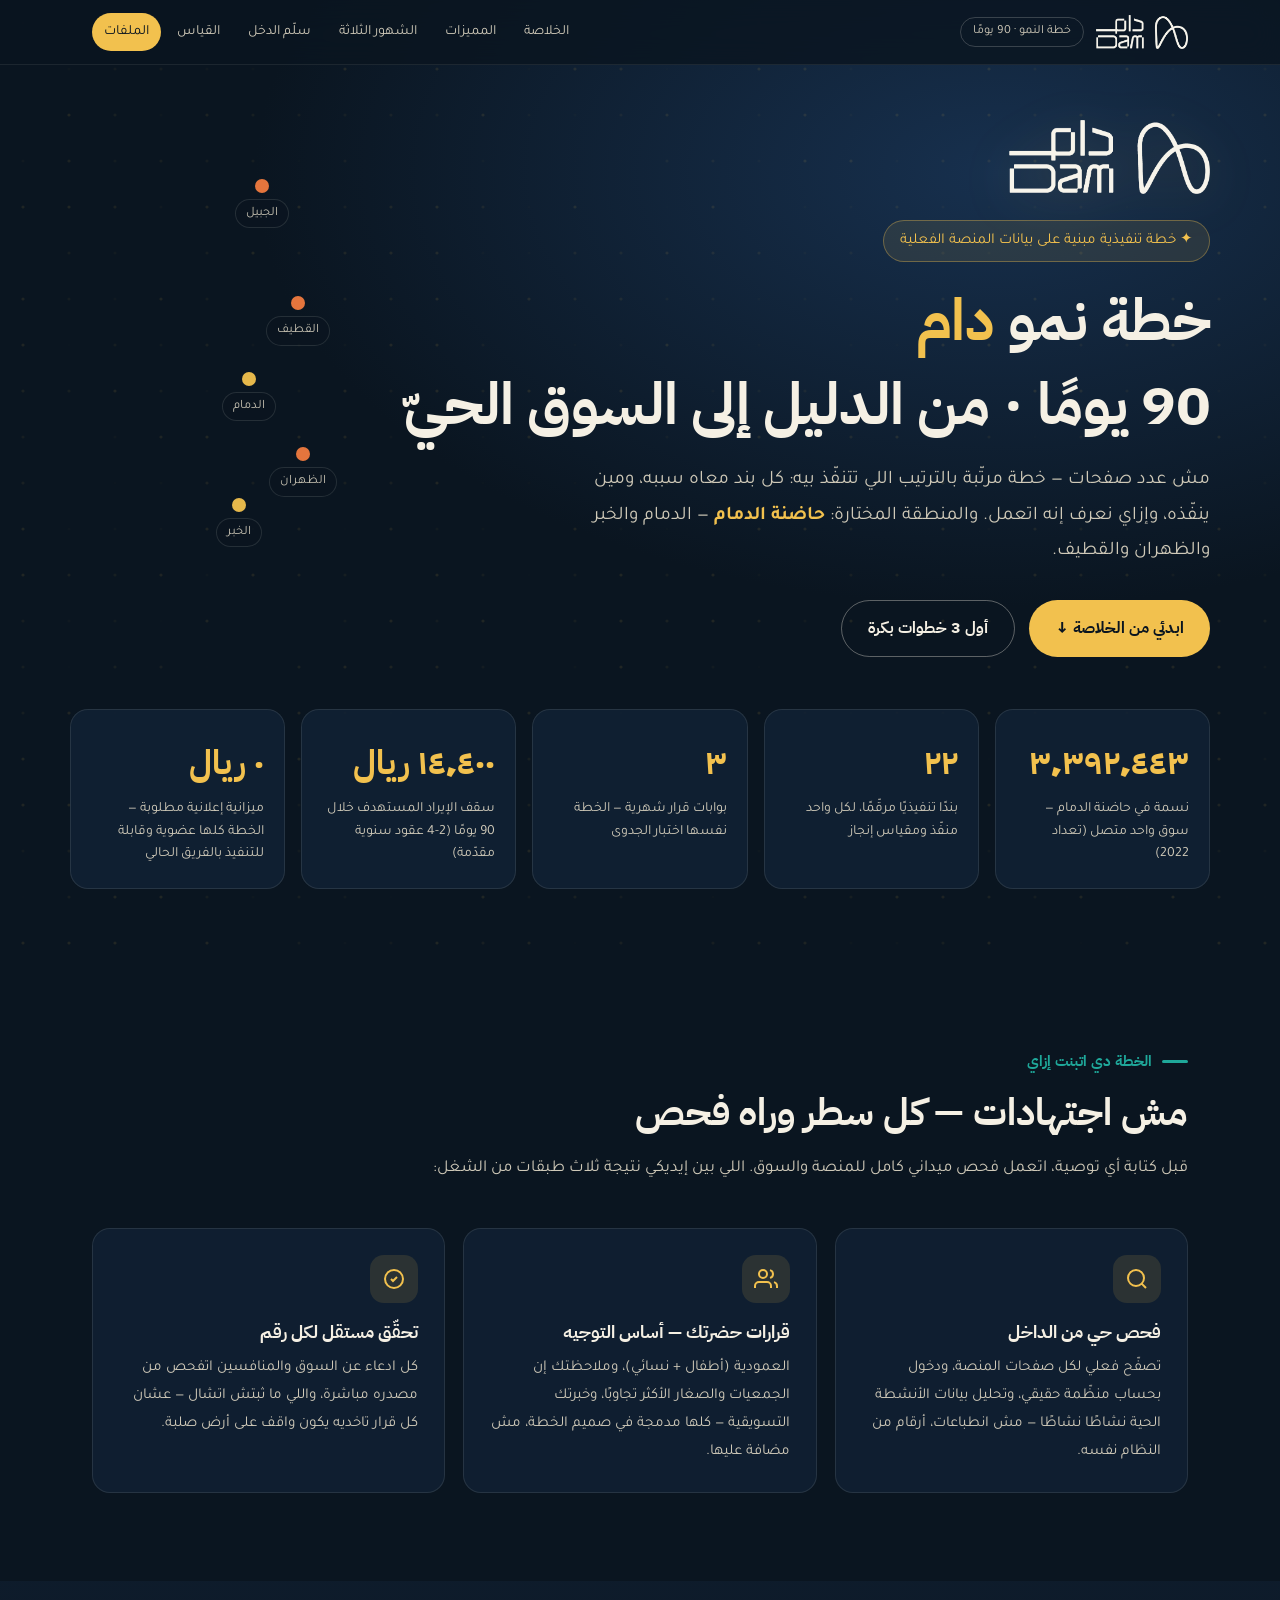
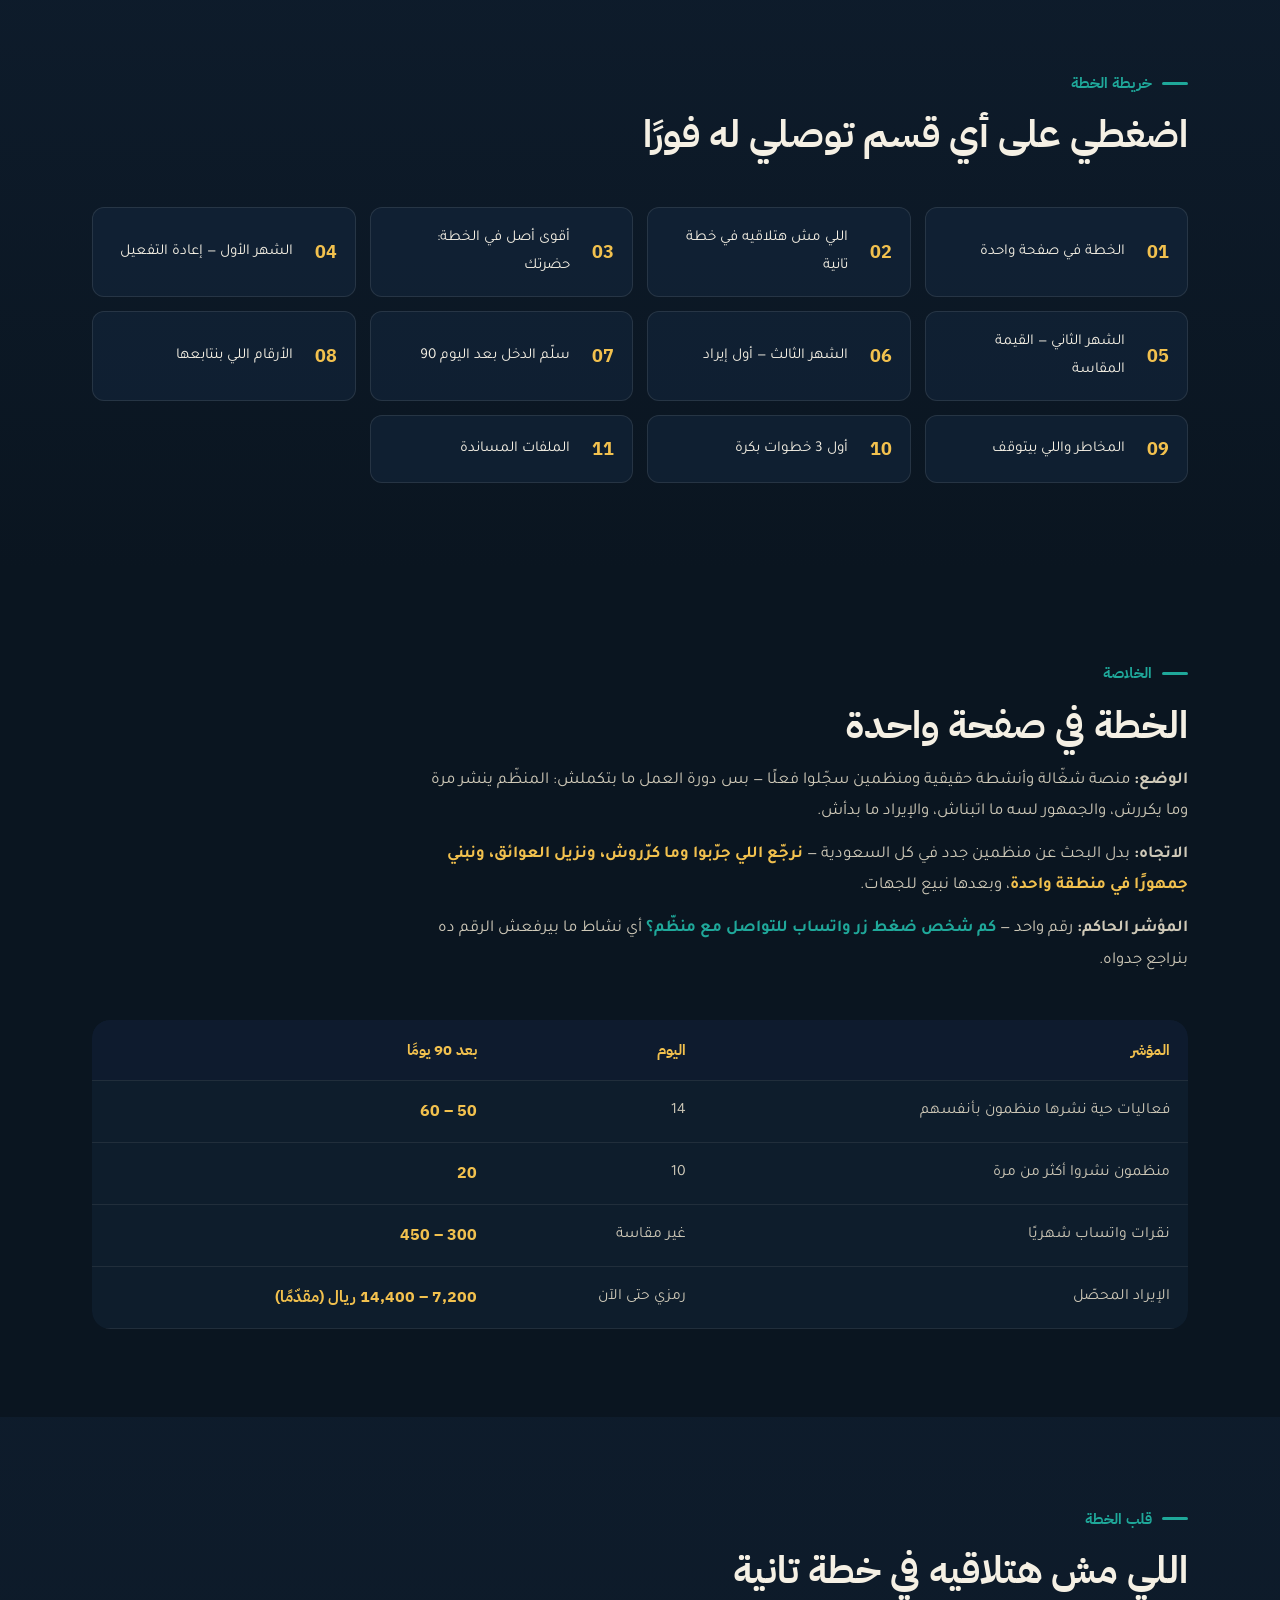
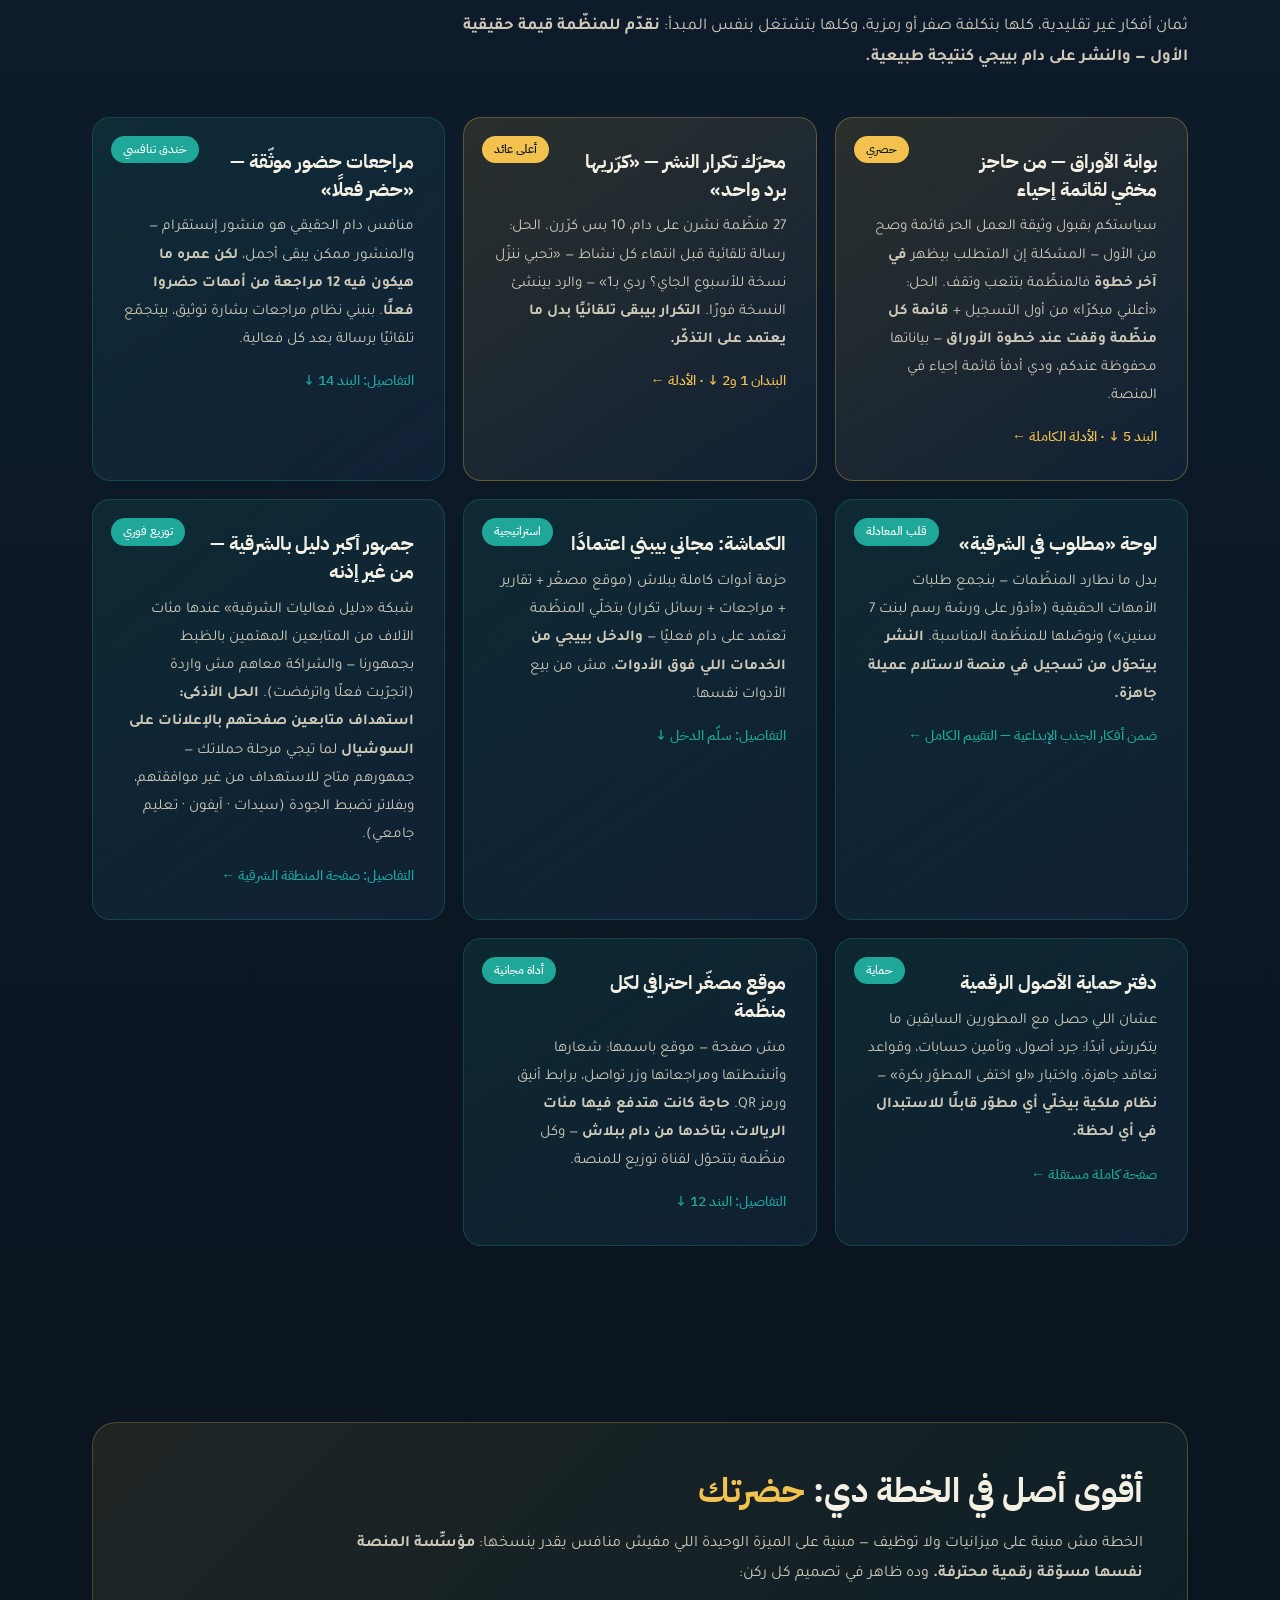
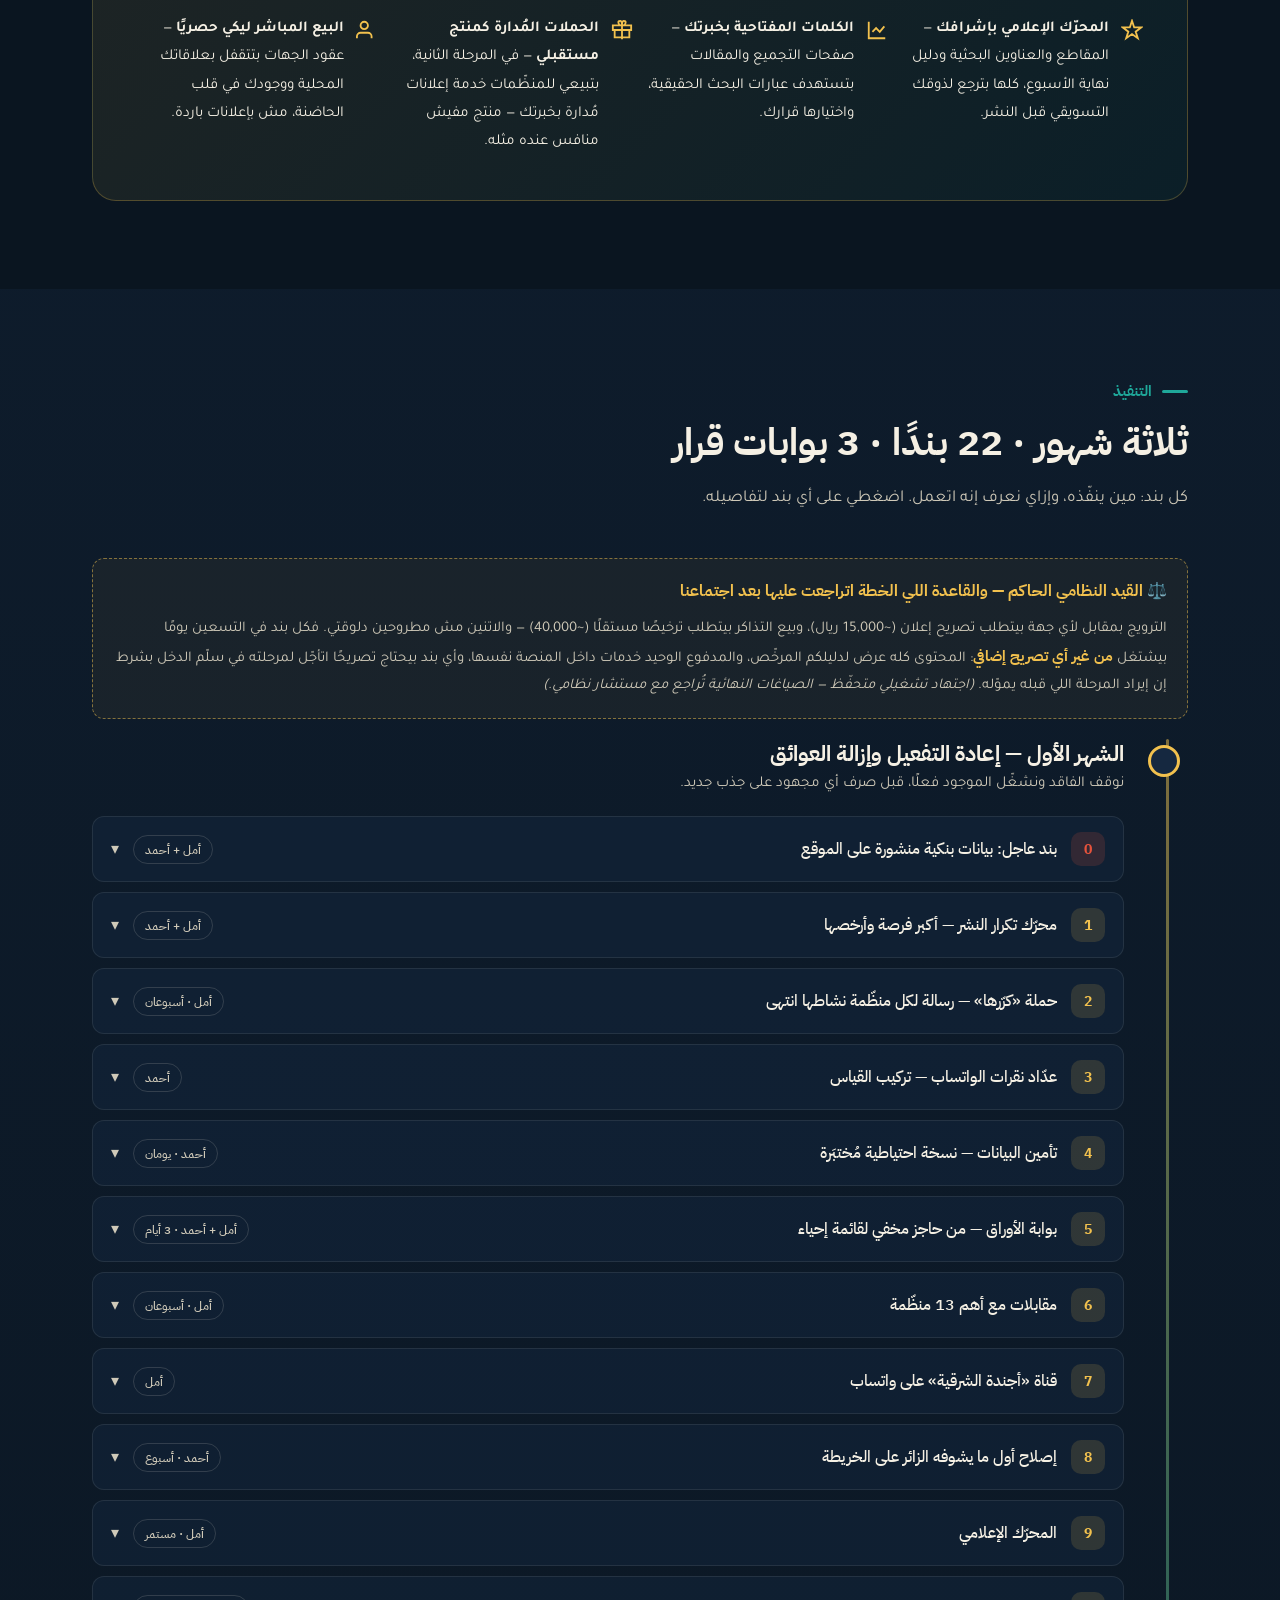
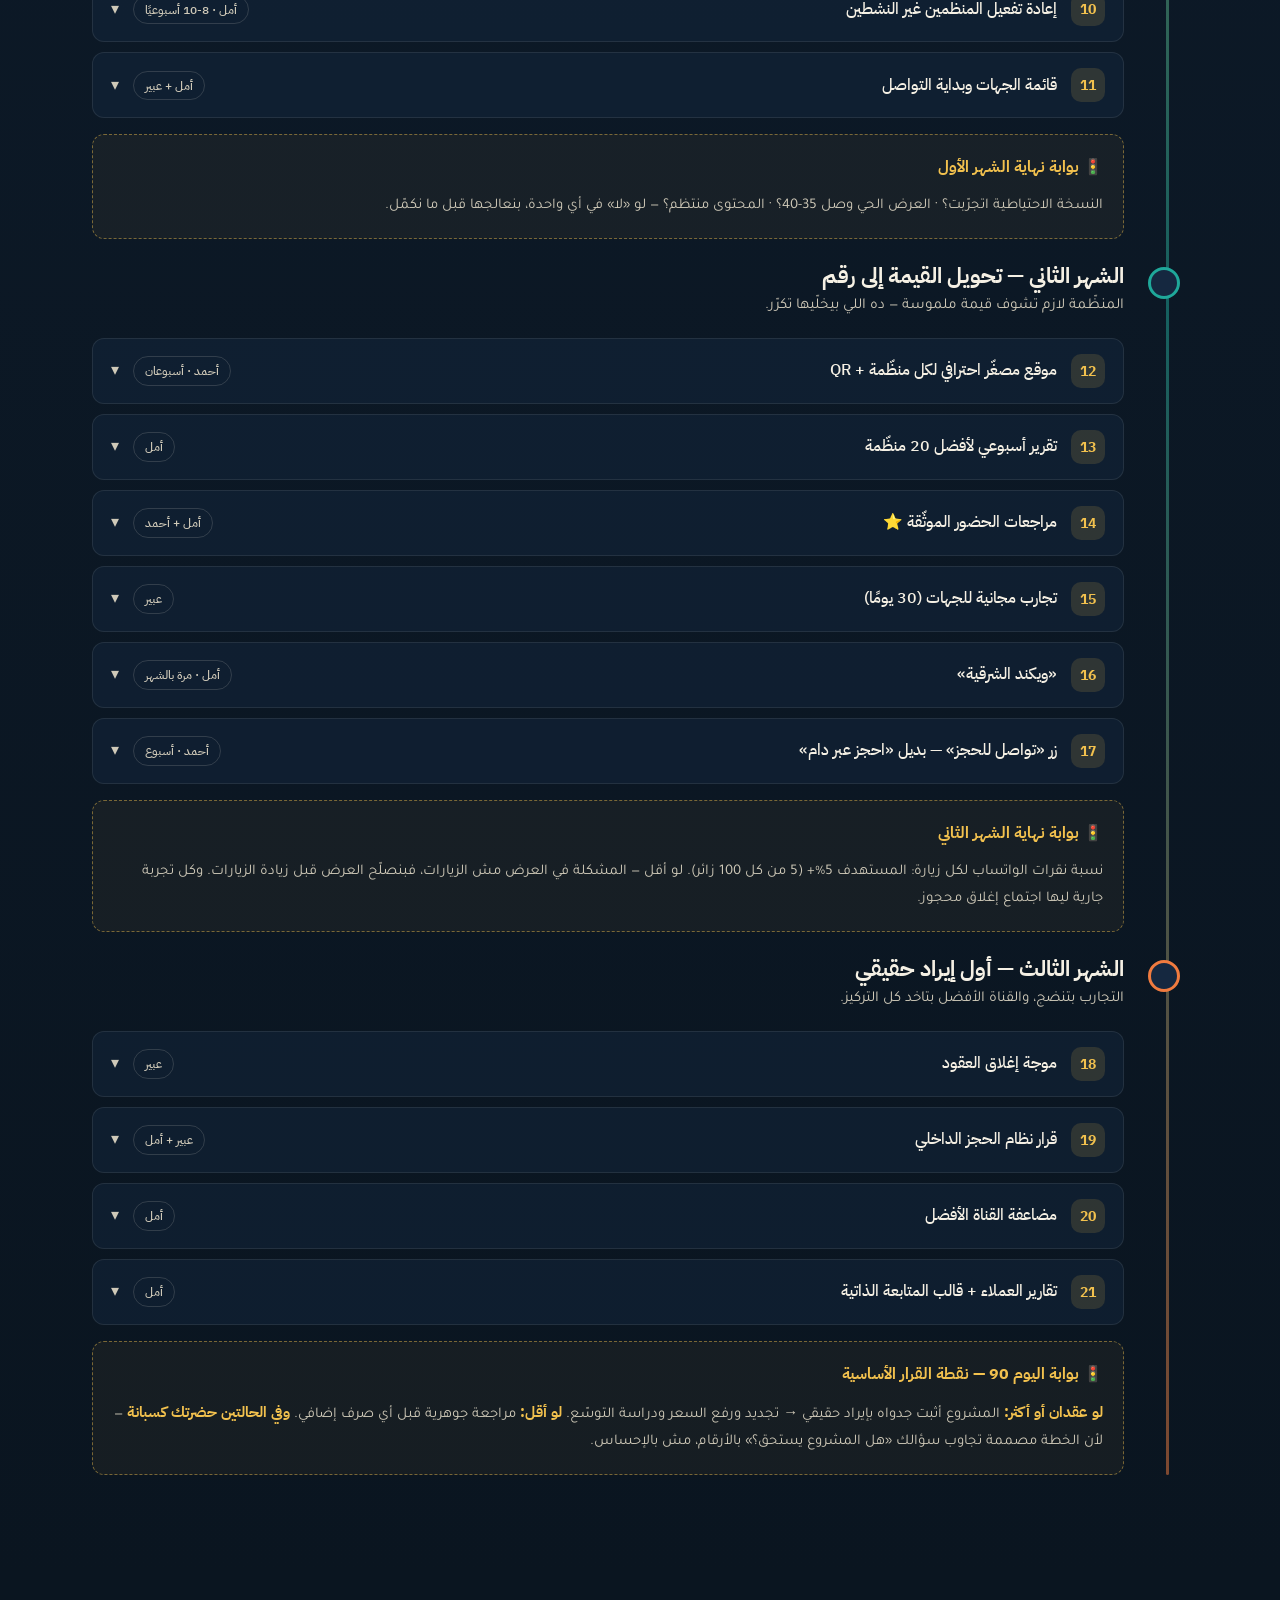
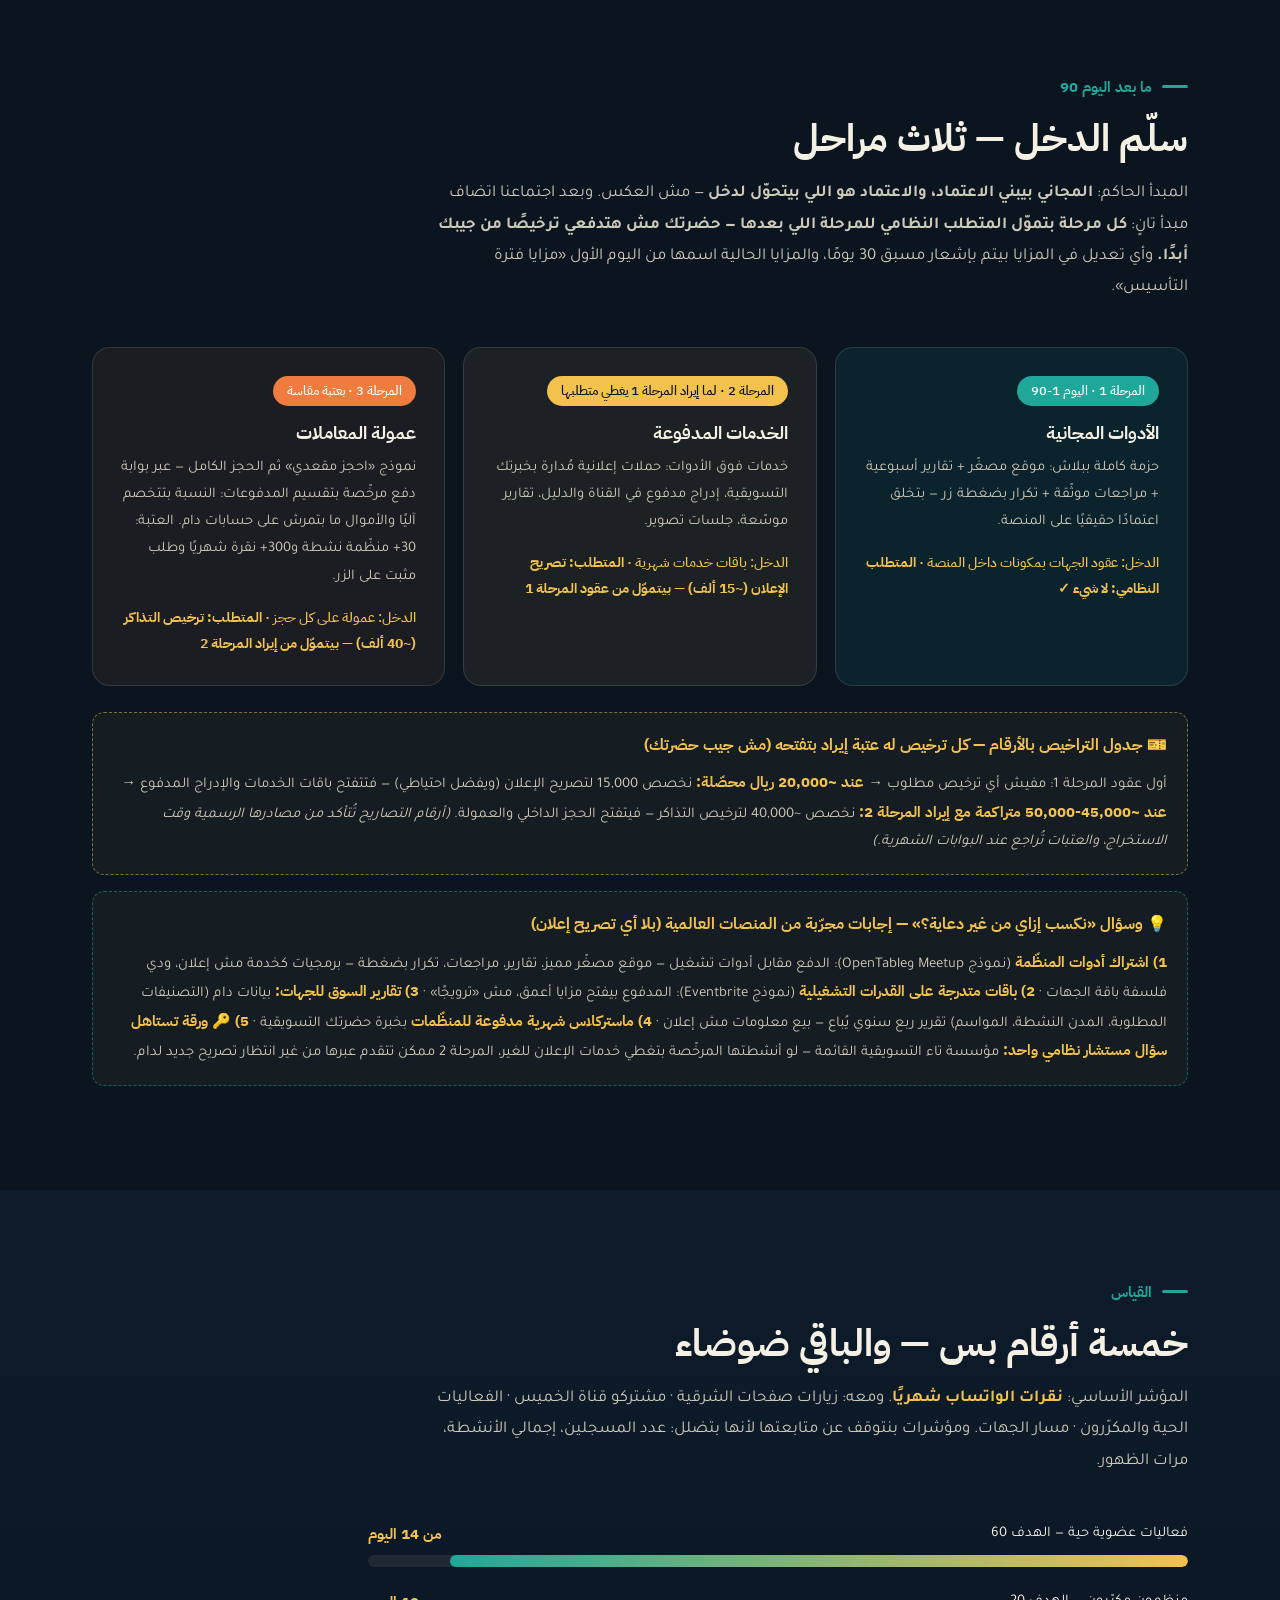
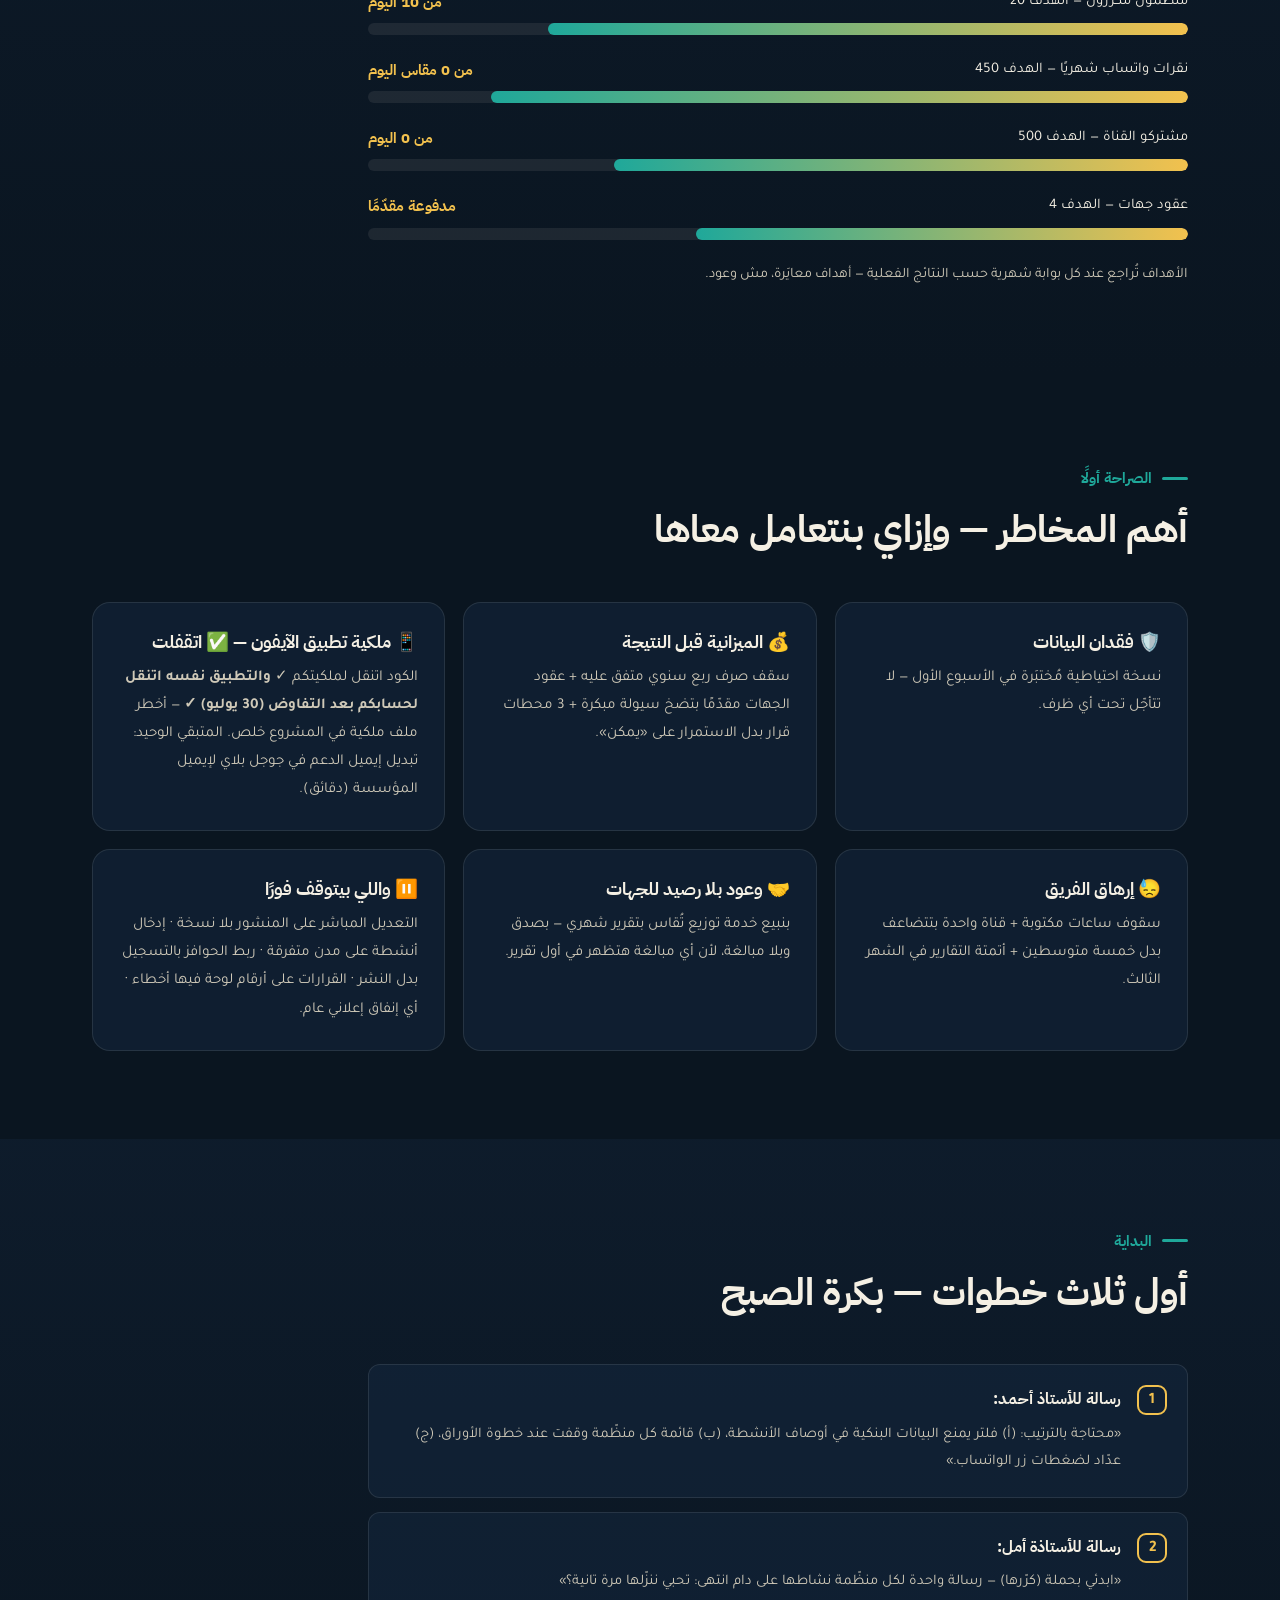
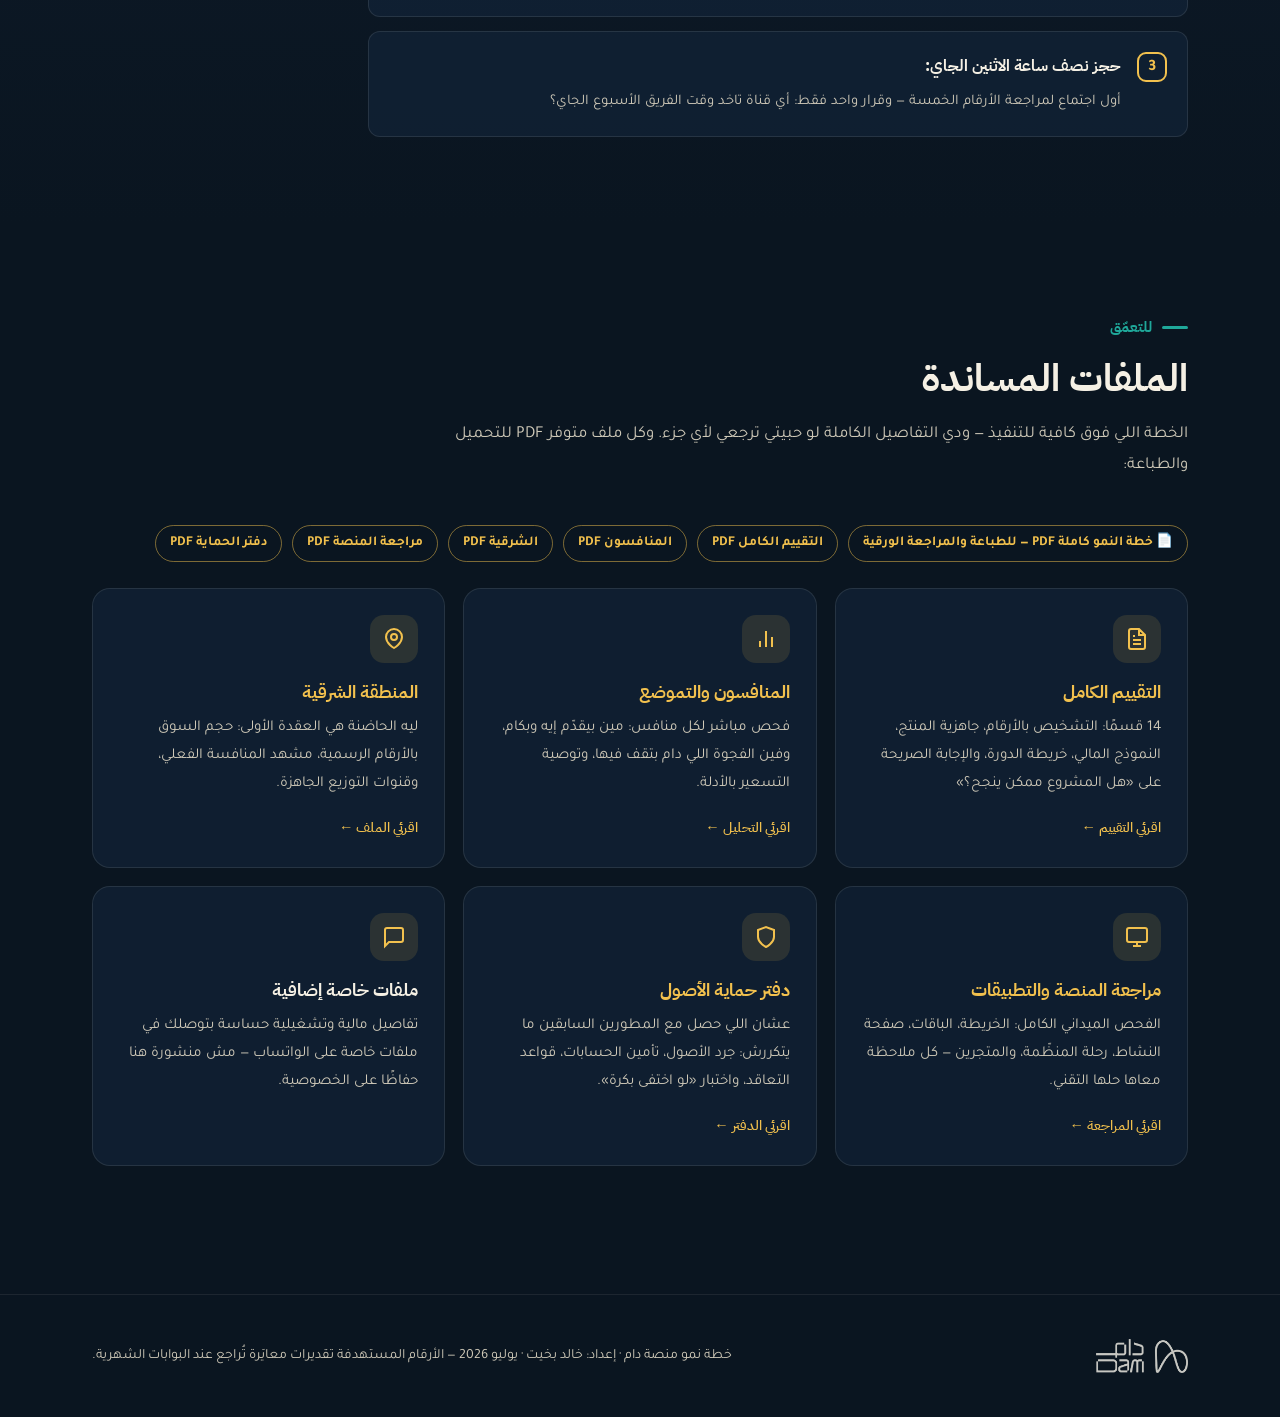
==== commit 5ade6004: "abeer feedback round: freelance-doc policy already exists (reframe as activation), remove partnershi" ====
--- a/index.html
+++ b/index.html
@@ -162,8 +162,8 @@
     <div class="grid g2">
       <div class="spot gold reveal">
         <span class="badge">حصري</span>
-        <h3>وثيقة العمل الحر بدل السجل التجاري</h3>
-        <p>أكبر منافس بيشترط سجلًا تجاريًا للبيع — واقتراحنا إن دام تقبل <b>وثيقة العمل الحر</b> (مجانية وفورية من وزارة الموارد البشرية، +2.25 مليون مسجّل). قرار واحد بيخلّي دام <b>الباب الأسهل لصاحبة الورشة الصغيرة</b> في السوق كله.</p>
+        <h3>بوابة الأوراق — من حاجز مخفي لقائمة إحياء</h3>
+        <p>سياستكم بقبول وثيقة العمل الحر قائمة وصح من الأول — المشكلة إن المتطلب بيظهر <b>في آخر خطوة</b> فالمنظّمة بتتعب وتقف. الحل: «أعلني مبكرًا» من أول التسجيل + <b>قائمة كل منظّمة وقفت عند خطوة الأوراق</b> — بياناتها محفوظة عندكم، ودي أدفأ قائمة إحياء في المنصة.</p>
         <div class="how"><a href="#m1" style="color:inherit">البند 5 ↓</a> · <a href="pages/report.html#🔴-والحاجز-التاني-إحنا-بنطلب-من-الشريحة-اللي-عايزينها-ورقة-غالبًا-ما-مع" style="color:inherit">الأدلة الكاملة ←</a></div>
       </div>
       <div class="spot gold reveal">
@@ -192,8 +192,8 @@
       </div>
       <div class="spot reveal">
         <span class="badge">توزيع فوري</span>
-        <h3>شراكة أكبر دليل فعاليات في الشرقية</h3>
-        <p>شبكة «دليل فعاليات الشرقية» — مئات الآلاف من المتابعين، ومقرّها الخبر. <b>مش منافس: حساب محتوى بلا خريطة ولا صفحات منظّمات</b> — يعني أكبر قناة توزيع جاهزة، والتفاوض معاها شراكة محتوى مش إعلان.</p>
+        <h3>جمهور أكبر دليل بالشرقية — من غير إذنه</h3>
+        <p>شبكة «دليل فعاليات الشرقية» عندها مئات الآلاف من المتابعين المهتمين بالظبط بجمهورنا — والشراكة معاهم مش واردة (اتجرّبت فعلًا واترفضت). <b>الحل الأذكى: استهداف متابعين صفحتهم بالإعلانات على السوشيال</b> لما تيجي مرحلة حملاتك — جمهورهم متاح للاستهداف من غير موافقتهم، وبفلاتر تضبط الجودة (سيدات · آيفون · تعليم جامعي).</p>
         <div class="how"><a href="pages/eastern.html#أ-صوت-جماهيري-ضخم-بلا-بنية-شبكة-دليل-فعاليات-الشرقية-/-evenzat" style="color:inherit">التفاصيل: صفحة المنطقة الشرقية ←</a></div>
       </div>
       <div class="spot reveal">
@@ -260,8 +260,8 @@
         <details class="t-item reveal"><summary><span class="num">4</span>تأمين البيانات — نسخة احتياطية مُختبَرة<span class="who">أحمد · يومان</span><span class="chev">▾</span></summary>
           <div class="body">نسخة يومية تلقائية <b>مع تجربة استرجاع فعلية</b> — النسخة اللي ما اتجرّبتش ما نقدرش نعتمد عليها. حاليًا التعديلات بتتم على الموقع المنشور مباشرة، يعني خطأ واحد ممكن يمسح عمل سنة.<div class="kpi">✓ الإنجاز: نسخة اترجّعت واشتغلت وموثّقة كتابيًا</div></div>
         </details>
-        <details class="t-item reveal"><summary><span class="num">5</span>مراجعة شرط السجل التجاري — فتح الباب الأكبر<span class="who">قرارك + تنفيذ أحمد</span><span class="chev">▾</span></summary>
-          <div class="body">الشرط بيظهر في آخر خطوة قبل النشر — بعد ما المنظّمة تكون تعبت في كل حاجة. والشريحة المستهدفة (مدرّبات وصاحبات ورش) غالبًا ما عندهاش سجل. المقترح: ثلاثة مستويات — المجاني بالهوية فقط، والمدفوع للفرد بوثيقة العمل الحر أو السجل، والجهات بالسجل. وخطوة فورية: قائمة كل منظّمة وقفت عند خطوة الأوراق — أقرب قائمة للنجاح عندكم.<div class="kpi">✓ الإنجاز: منظّمة بوثيقة عمل حر تقدر تنشر نشاطها</div></div>
+        <details class="t-item reveal"><summary><span class="num">5</span>بوابة الأوراق — من حاجز مخفي لقائمة إحياء<span class="who">أمل + أحمد · 3 أيام</span><span class="chev">▾</span></summary>
+          <div class="body"><b>سياستكم بقبول وثيقة العمل الحر قائمة وصح من الأول</b> — المطلوب تشغيلها كأداة نمو: (1) «أعلني مبكرًا»: إظهار المتطلبات من أول خطوة تسجيل بدل مفاجأة آخر خطوة (مع رابط إصدار الوثيقة المجاني) · (2) <b>قائمة كل منظّمة وقفت عند خطوة الأوراق</b> — بياناتها محفوظة، ودي أدفأ قائمة إحياء · (3) إبراز «وثيقة العمل الحر تكفي للبدء» في صفحة للمنظمين.<div class="kpi">✓ الإنجاز: المتطلبات ظاهرة من أول خطوة + رسائل الإحياء اتبعتت</div></div>
         </details>
         <details class="t-item reveal"><summary><span class="num">6</span>مقابلات مع أهم 13 منظّمة<span class="who">أمل · أسبوعان</span><span class="chev">▾</span></summary>
           <div class="body">الثلاثة اللي دفعوا فعلًا + العشرة اللي كرّروا — أثمن 13 مكالمة ممكنة، لأن إجاباتهم هي اللي هتحدد رسالة البيع بدل التخمين.<div class="kpi">✓ الإنجاز: 8 مكالمات على الأقل بملاحظات مكتوبة</div></div>
@@ -296,7 +296,7 @@
           <div class="body">«12 شخصًا ضغطوا للتواصل معك عبر دام هذا الأسبوع» — أول مرة تشوف المنظّمة رقمًا حقيقيًا عن قيمة وجودها. أقوى رسالة ممكنة، وأساس أي بيع لاحق.<div class="kpi">✓ الإنجاز: 20 تقريرًا أسبوعيًا + ردود فعلية</div></div>
         </details>
         <details class="t-item reveal"><summary><span class="num">14</span>مراجعات الحضور الموثّقة ⭐<span class="who">أمل + أحمد</span><span class="chev">▾</span></summary>
-          <div class="body">أقوى أداة بيع قادمة: بالتدرّج من نموذج بسيط ترسله المنظّمة لحضورها، إلى رسالة تلقائية بعد كل فعالية، مع شارة <b>«مراجعة موثّقة — حضر فعلًا»</b> بتميّزها عن أي تقييم مفتوح. المراجعات بتبيع النشاط للجمهور، وسجلّها المتراكم بيبيع دام للمنظّمات.<div class="kpi">✓ الإنجاز: 30 مراجعة موثّقة خلال شهرين</div></div>
+          <div class="body">أقوى أداة بيع قادمة — والتنفيذ أسهل مما يبدو، على 3 درجات: <b>(1) بكرة بصفر تطوير:</b> نموذج تقييم جاهز، أمل تبعت رابطه للمنظّمة تنشره في جروب ورشتها (ومصلحتها تعمل كده لأن المراجعات بتظهر في صفحتها) · <b>(2) نصف آلي:</b> مع إشعارات الانتهاء، النظام بيبعت الرابط للمنظّمة تلقائيًا · <b>(3) موثّق:</b> مع نموذج «تواصل للحجز» اللي بيجمع الجوال، طلب التقييم بيوصل للحاضر مباشرة وبياخد شارة <b>«موثّقة — حضر فعلًا»</b>. المراجعات بتبيع النشاط للجمهور، وسجلّها بيبيع دام للمنظّمات. المواصفة الكاملة: البند 8 في الملف الفني.<div class="kpi">✓ الإنجاز: 30 مراجعة خلال شهرين</div></div>
         </details>
         <details class="t-item reveal"><summary><span class="num">15</span>تجارب مجانية للجهات (30 يومًا)<span class="who">عبير</span><span class="chev">▾</span></summary>
           <div class="body">6-8 تجارب — محسوبة على أساس إن نصف التجارب بيتحوّل لعقد. الشرط الأساسي: اجتماع إغلاق بتاريخ محدد من أول يوم، يُعرض فيه تقرير بالأرقام.<div class="kpi">✓ الإنجاز: 6-8 تجارب فعّالة بمواعيد إغلاق محجوزة</div></div>
@@ -361,6 +361,10 @@
         <div class="rev">الدخل: عمولة على كل حجز · <b>المتطلب: ترخيص التذاكر (~40 ألف) — بيتموّل من إيراد المرحلة 2</b></div>
       </div>
     </div>
+
+    <div class="gate reveal" style="margin-top:26px;border-color:rgba(242,193,78,.5)"><b>🎫 جدول التراخيص بالأرقام — كل ترخيص له عتبة إيراد بتفتحه (مش جيب حضرتك)</b><p>أول عقود المرحلة 1: مفيش أي ترخيص مطلوب → <b>عند ~20,000 ريال محصّلة:</b> نخصص 15,000 لتصريح الإعلان (ويفضل احتياطي) — فتتفتح باقات الخدمات والإدراج المدفوع → <b>عند ~45,000-50,000 متراكمة مع إيراد المرحلة 2:</b> نخصص ~40,000 لترخيص التذاكر — فيتفتح الحجز الداخلي والعمولة. <i>(أرقام التصاريح تُتأكد من مصادرها الرسمية وقت الاستخراج، والعتبات تُراجع عند البوابات الشهرية.)</i></p></div>
+
+    <div class="gate reveal" style="border-color:rgba(31,168,154,.5)"><b>💡 وسؤال «نكسب إزاي من غير دعاية؟» — إجابات مجرّبة من المنصات العالمية (بلا أي تصريح إعلان)</b><p><b>1) اشتراك أدوات المنظّمة</b> (نموذج Meetup وOpenTable): الدفع مقابل أدوات تشغيل — موقع مصغّر مميز، تقارير، مراجعات، تكرار بضغطة — برمجيات كخدمة مش إعلان، ودي فلسفة باقة الجهات · <b>2) باقات متدرجة على القدرات التشغيلية</b> (نموذج Eventbrite): المدفوع بيفتح مزايا أعمق، مش «ترويجًا» · <b>3) تقارير السوق للجهات:</b> بيانات دام (التصنيفات المطلوبة، المدن النشطة، المواسم) تقرير ربع سنوي يُباع — بيع معلومات مش إعلان · <b>4) ماستركلاس شهرية مدفوعة للمنظّمات</b> بخبرة حضرتك التسويقية · <b>5) 🔑 ورقة تستاهل سؤال مستشار نظامي واحد:</b> مؤسسة تاء التسويقية القائمة — لو أنشطتها المرخّصة بتغطي خدمات الإعلان للغير، المرحلة 2 ممكن تتقدم عبرها من غير انتظار تصريح جديد لدام.</p></div>
   </div>
 </section>
 
--- a/assets/css/main.css
+++ b/assets/css/main.css
@@ -275,15 +275,34 @@
 
 /* ---------- طباعة (أساس PDF المستقبلي) ---------- */
 @media print{
-  body{background:#fff;color:#14202e}
-  .site-header,#progress,.hero-ctas,#dots,.cluster,footer .no-print{display:none!important}
-  .hero{min-height:auto;background:#fff}
-  section.block{padding:26px 0;page-break-inside:avoid}
-  .card,.spot,.stat,.t-item,.rung,.chk{background:#f6f4ee;border-color:#ddd;color:#14202e;box-shadow:none}
-  .card p,.spot p,.stat small,.t-item .body,.doc-body p{color:#333}
-  a{color:#8a6d1f}
+  /* القاعدة القسرية: كل النصوص غامقة وكل الخلفيات فاتحة — وبعدها استثناءات الهوية.
+     السبب: النسخة الأولى كانت بتسيب النصوص الكريمي/الفاتحة بلون الشاشة فتطبع بيضاء على أبيض */
+  *{box-shadow:none!important;text-shadow:none!important;backdrop-filter:none!important}
+  body{background:#fff!important;color:#14202e!important}
+  body *{color:#14202e!important;border-color:#ddd8ca!important}
+  section.block,section.block.alt{background:#fff!important;padding:26px 0}
+  .card,.spot,.stat,.t-item,.rung,.chk,.gate,.toc-item,.ba-table,.files .card{background:#f7f5ef!important}
+  .card p,.spot p,.stat small,.t-item .body,.doc-body p,.sec-head p,.m-head p{color:#3a4450!important}
+  .ba-table th{background:#e9e4d6!important}
+  .bar{background:#e9e4d6!important}
+  .bar i{background:#b8860b!important}
+
+  /* ألوان التمييز ترجع بعد القاعدة القسرية */
+  h2,h3,.sec-head h2{color:#1b3a5c!important}
+  .eyebrow,.kpi{color:#128074!important}
+  .stat b,.toc-item .n,.t-item .num,.num{color:#b8860b!important}
+  a,.go{color:#8a6d1f!important}
+  .who,.stage{color:#8a8578!important}
+
+  /* الغلاف (الهيرو) يفضل بهوية دام الداكنة — الشعار كريمي فلازم خلفيته كحلي */
+  .hero{min-height:auto;background:#12202f!important;border-radius:14px;margin:0 8px;padding:24px 0}
+  .hero *{color:#f5f0e4!important}
+  .hero .sub,.hero .kicker{color:#cfc9b8!important}
+  .hero h1 .accent,.hero .kicker{color:#f2c14e!important}
+
+  .site-header,#progress,.hero-ctas,#dots,.cluster,footer .no-print,.pdf-btn,.doc-toc{display:none!important}
+  .doc-layout{display:block!important}
   .reveal{opacity:1!important;transform:none!important}
   .t-item .chev{display:none}
-  details.t-item{page-break-inside:avoid}
-  .pdf-btn{display:none!important}
+  details.t-item,.card,.rung,.gate{page-break-inside:avoid}
 }
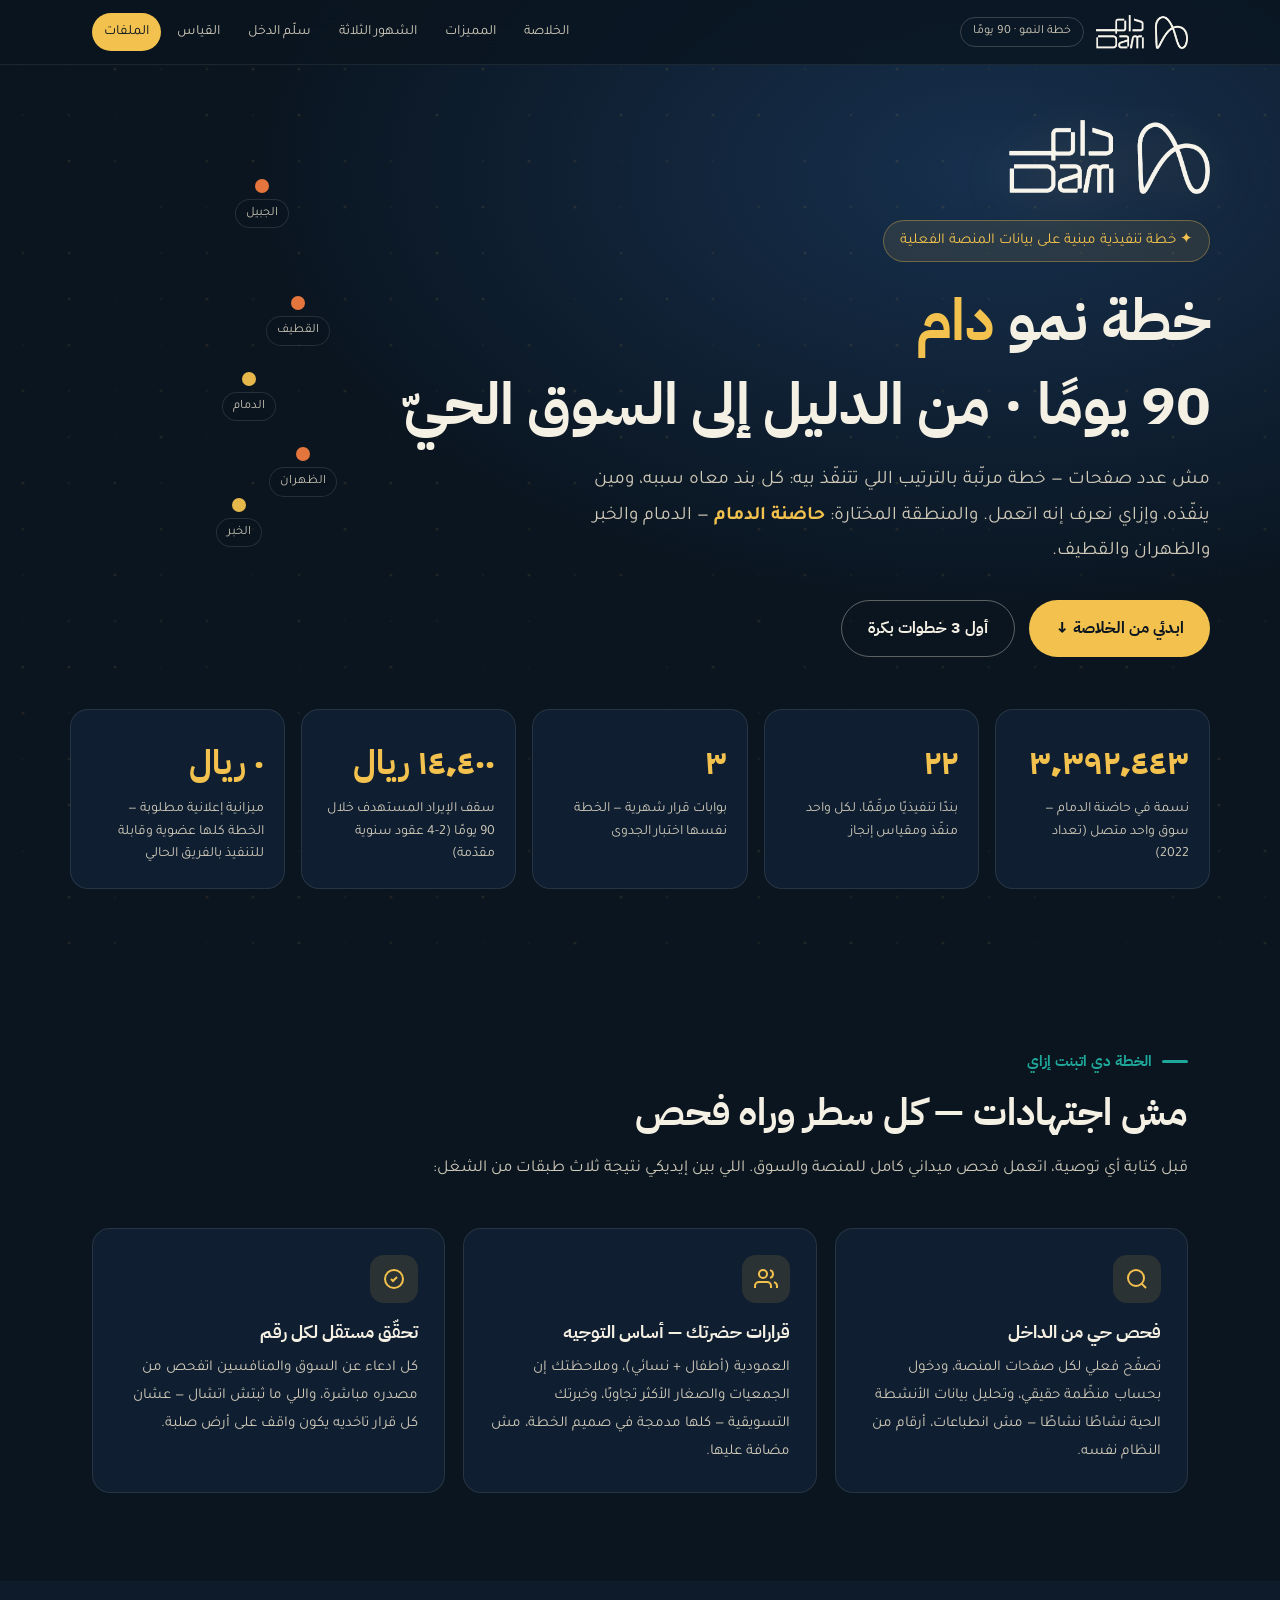
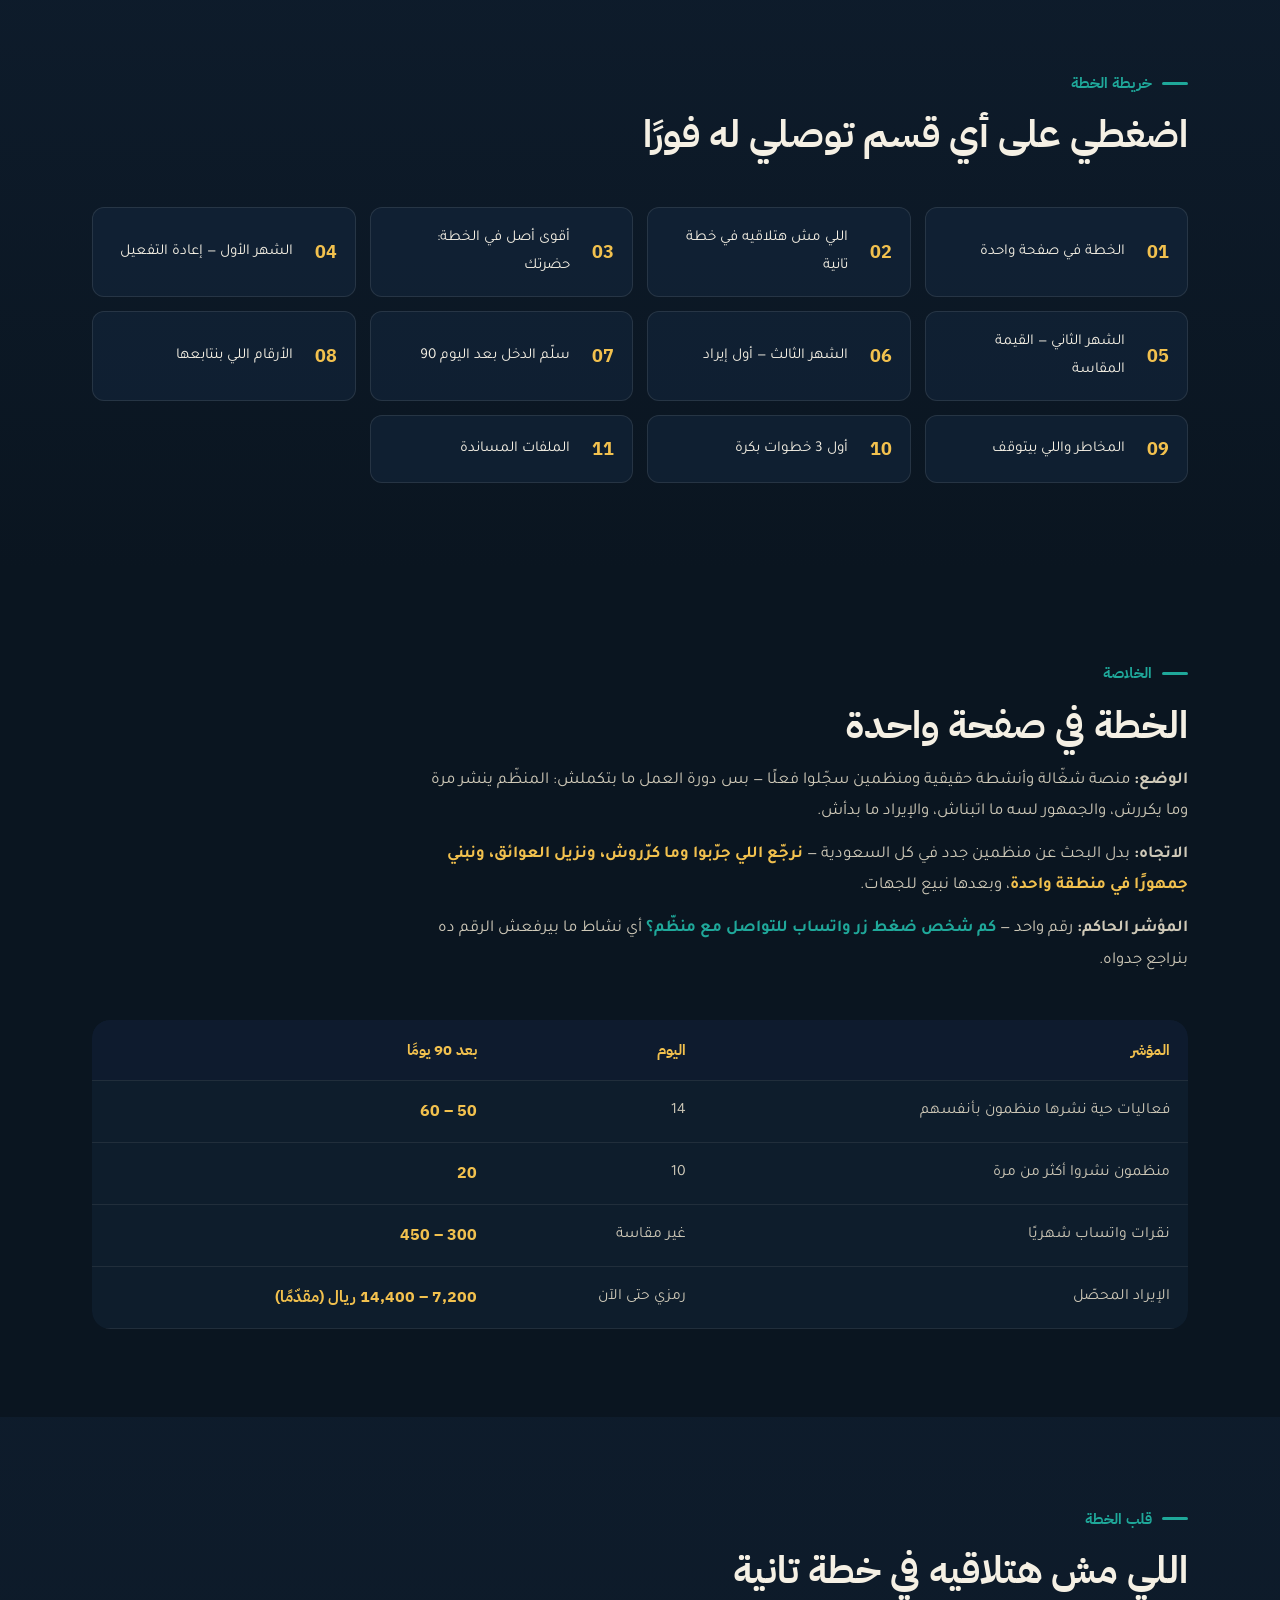
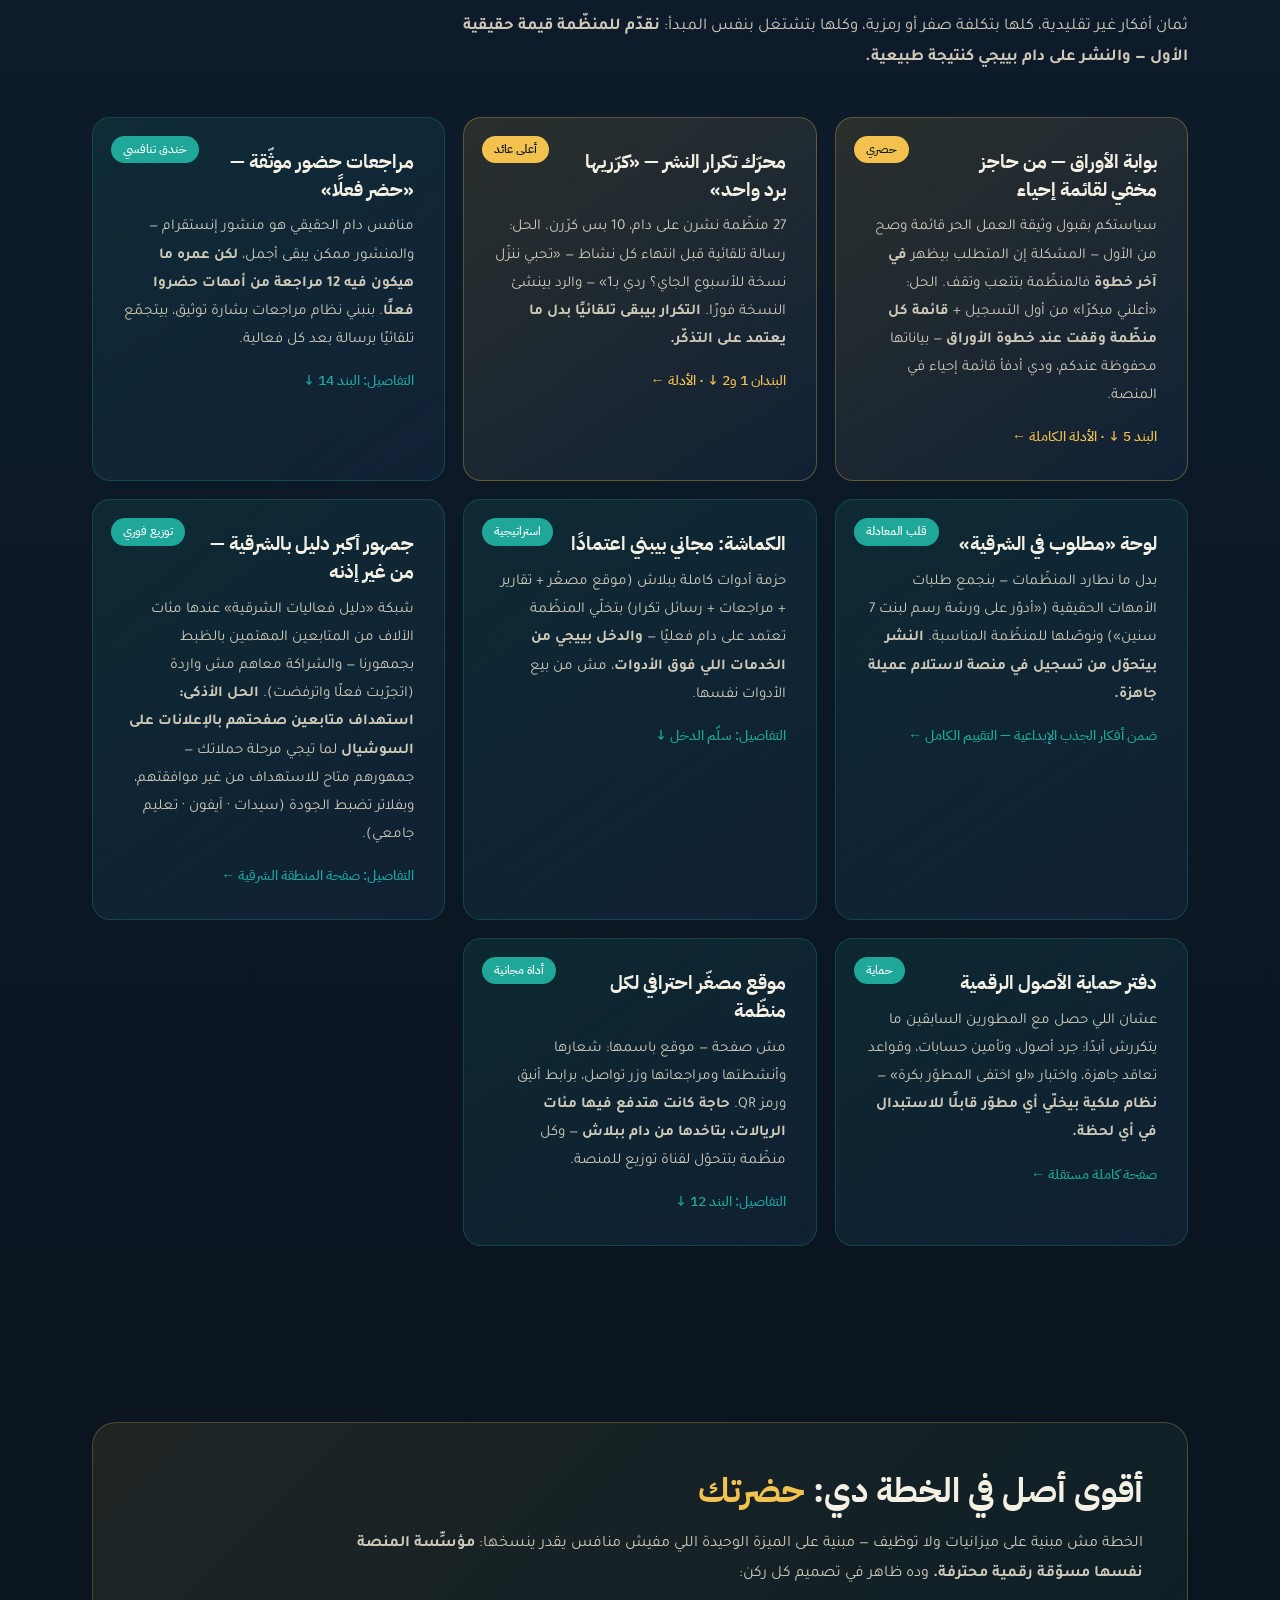
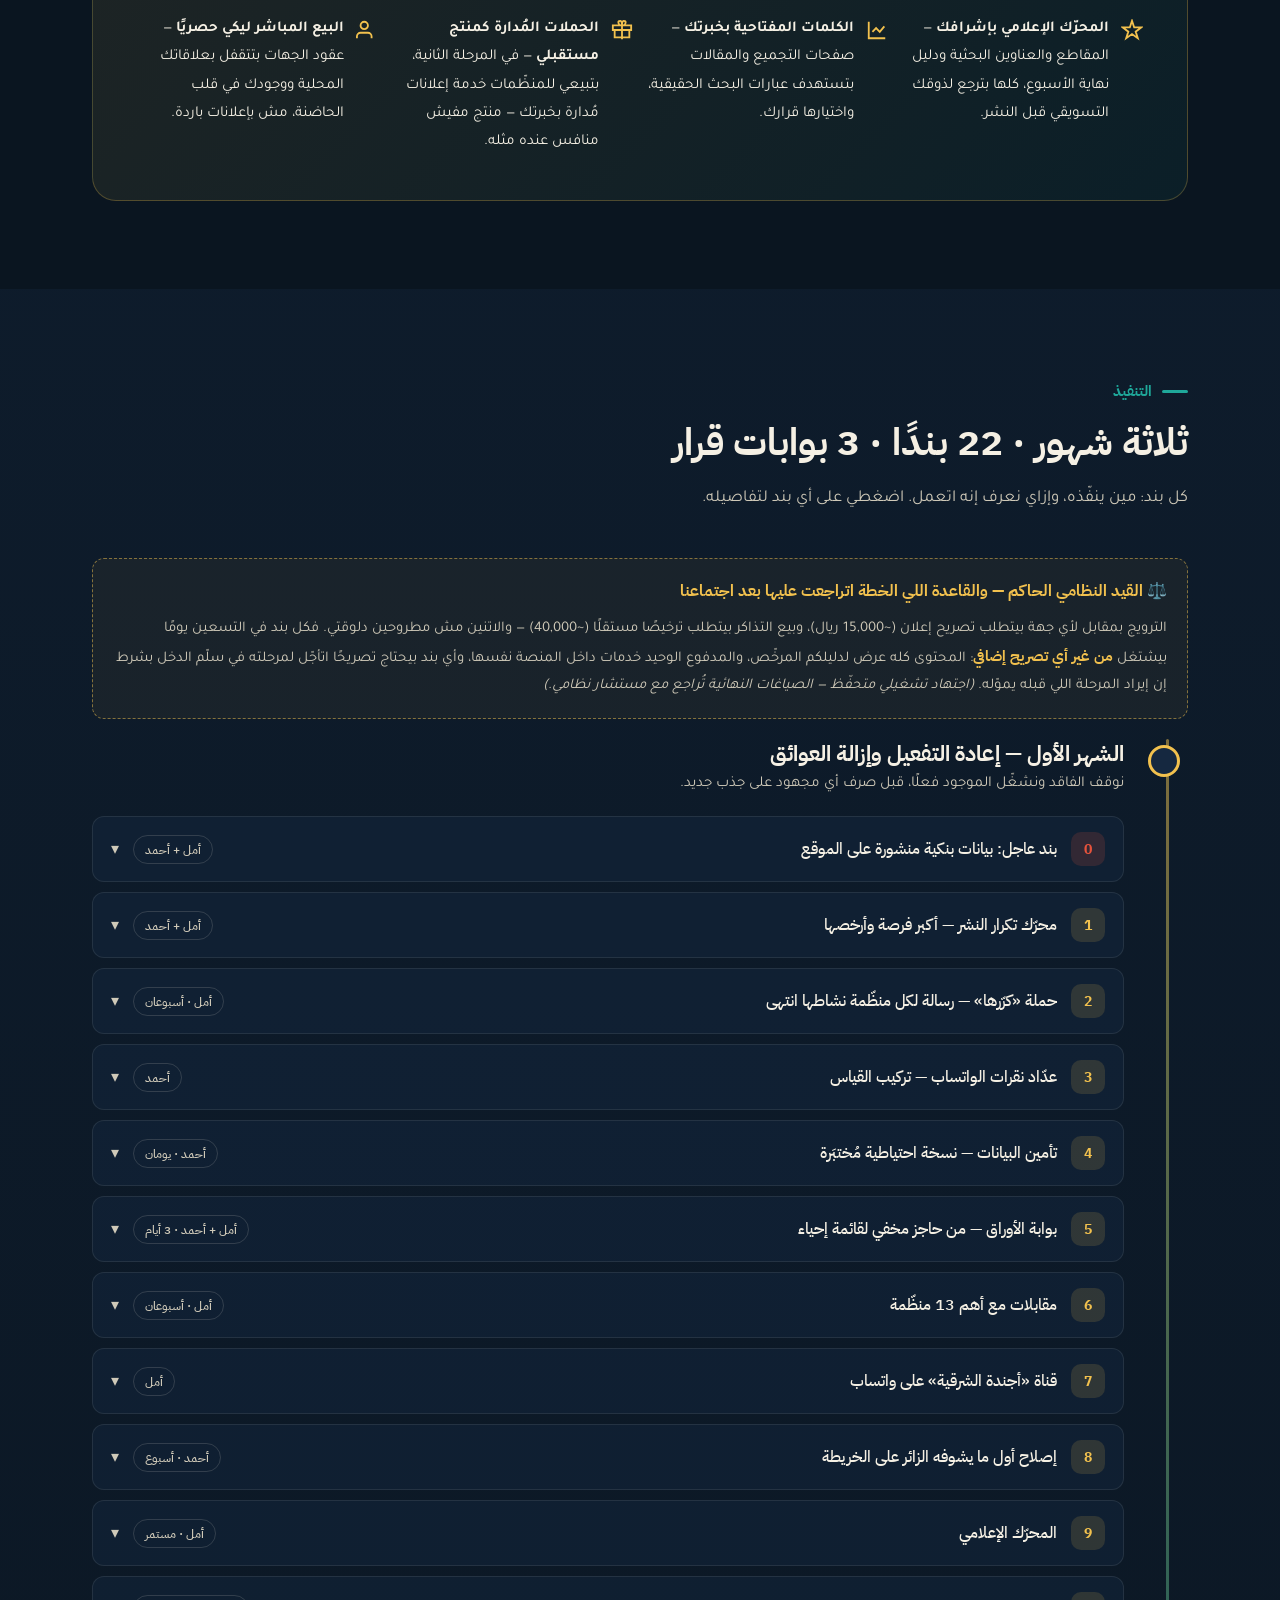
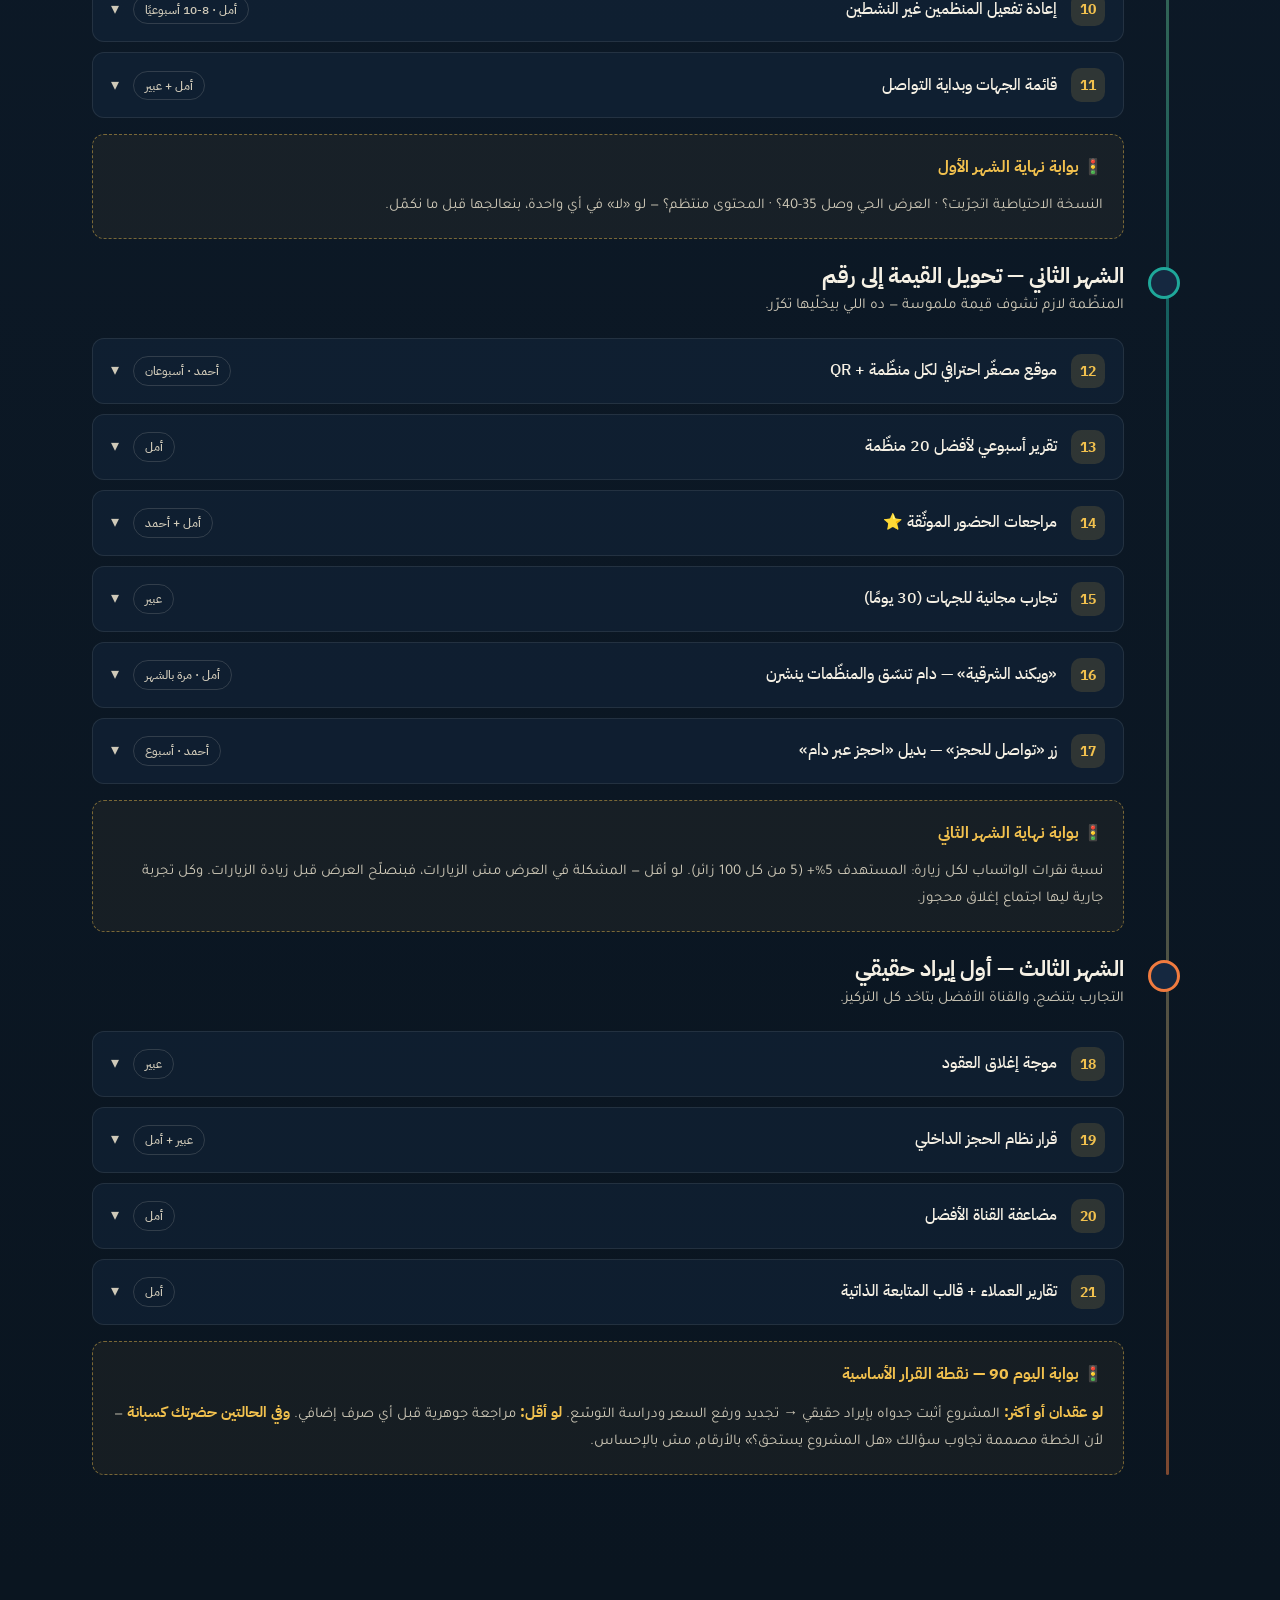
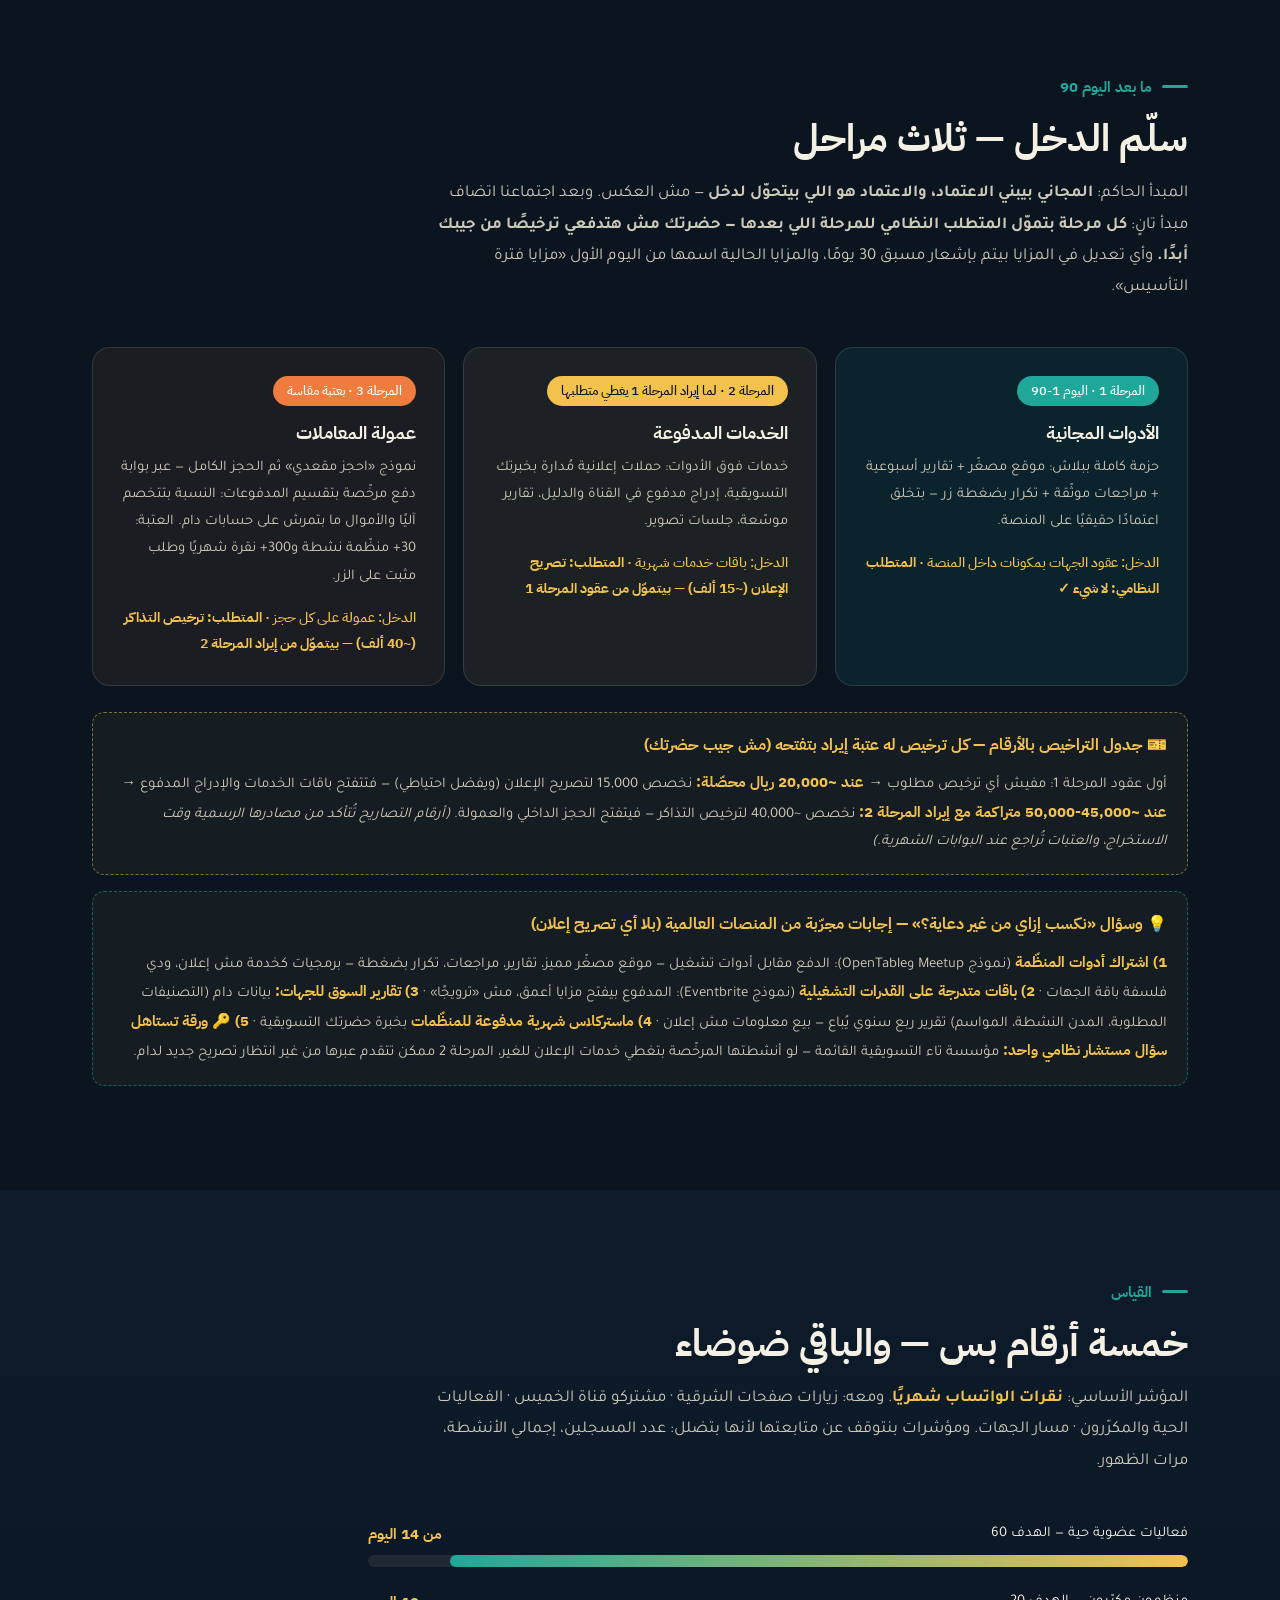
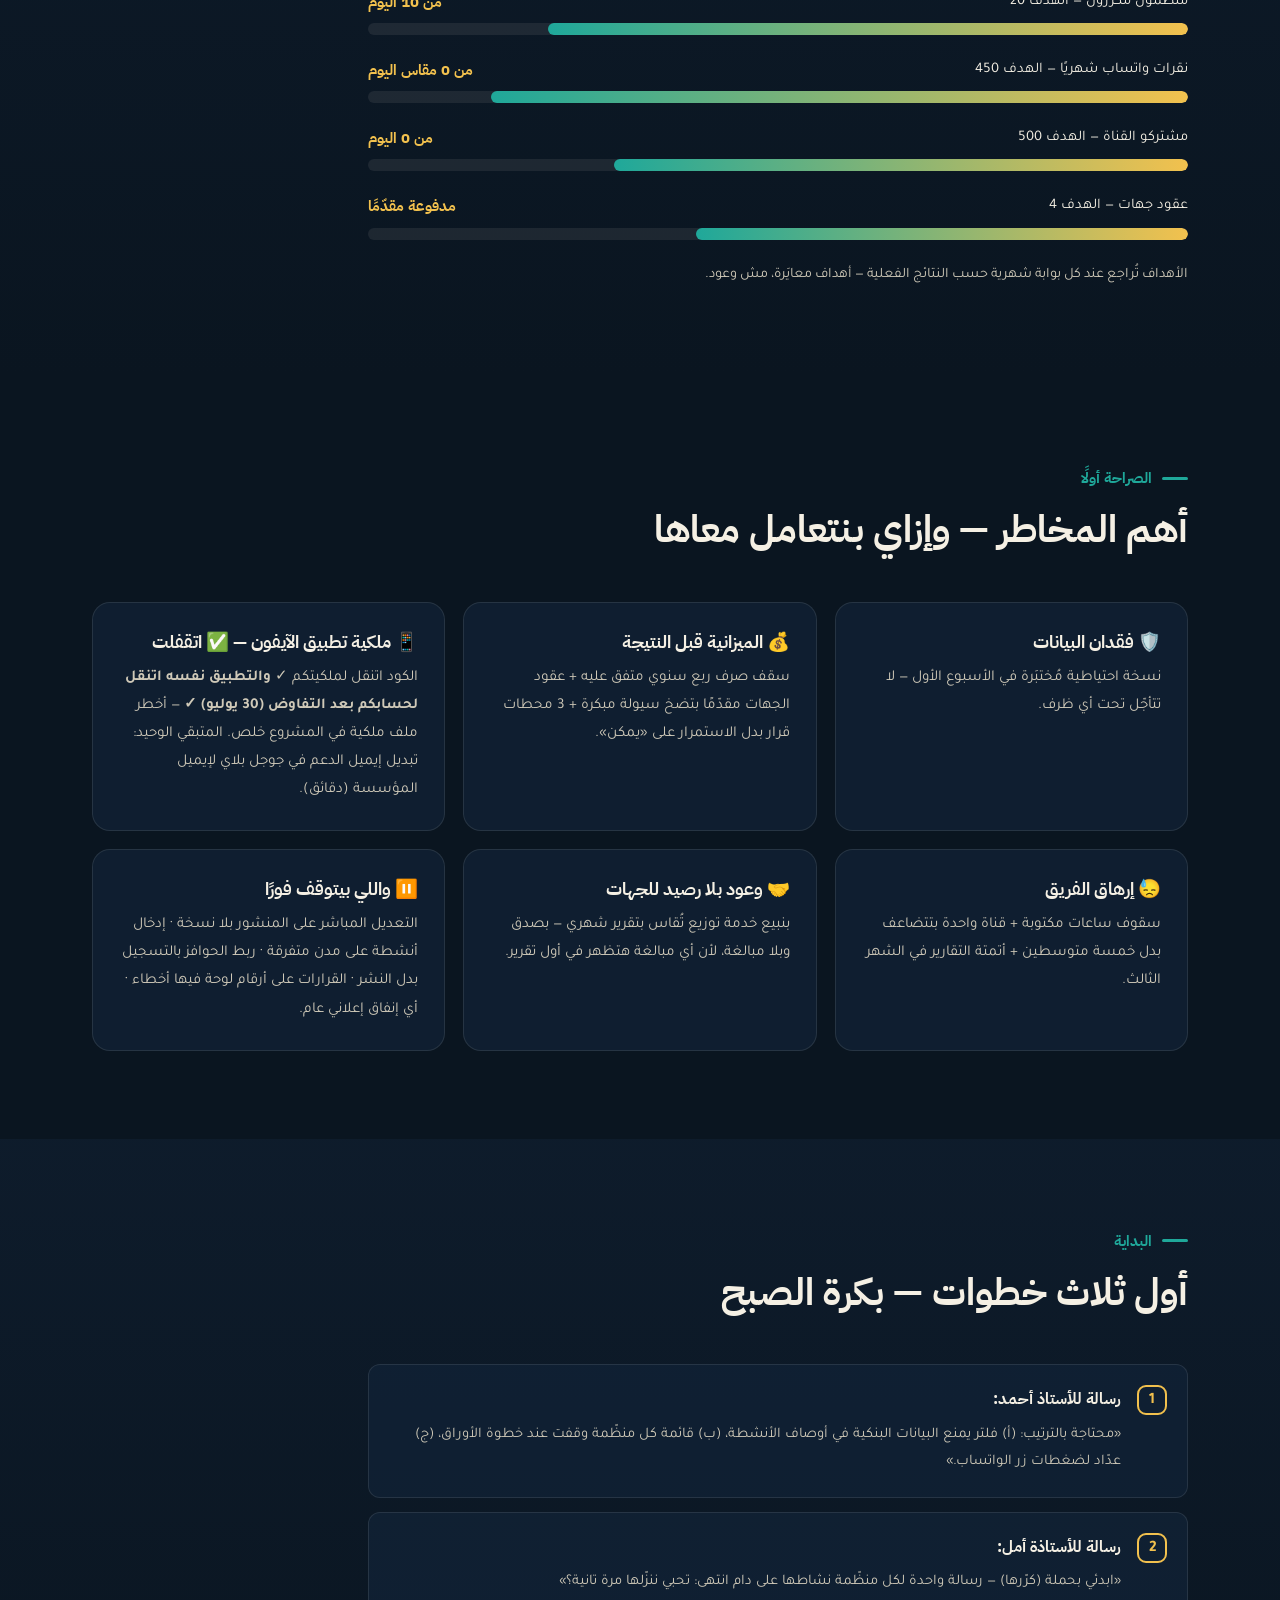
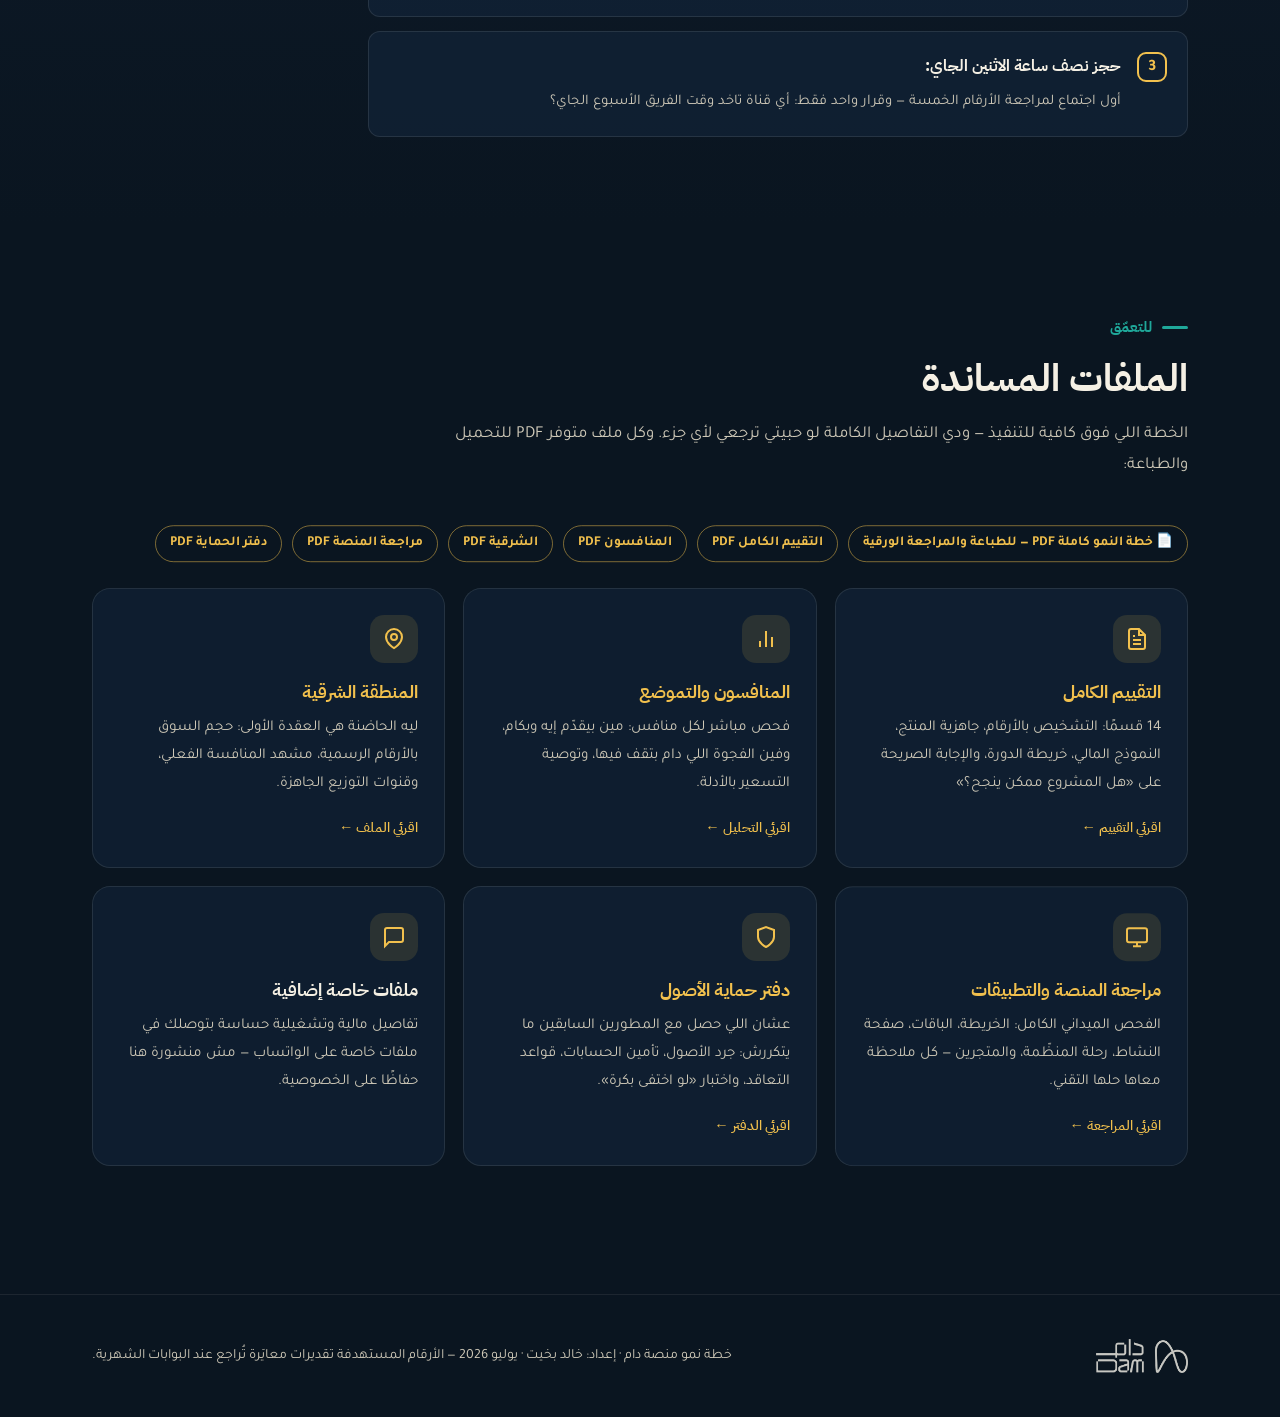
==== commit e97c4da1: "re-engineer weekend item: dam coordinates, organizers self-publish (complies with no-third-party-pro" ====
--- a/index.html
+++ b/index.html
@@ -301,8 +301,8 @@
         <details class="t-item reveal"><summary><span class="num">15</span>تجارب مجانية للجهات (30 يومًا)<span class="who">عبير</span><span class="chev">▾</span></summary>
           <div class="body">6-8 تجارب — محسوبة على أساس إن نصف التجارب بيتحوّل لعقد. الشرط الأساسي: اجتماع إغلاق بتاريخ محدد من أول يوم، يُعرض فيه تقرير بالأرقام.<div class="kpi">✓ الإنجاز: 6-8 تجارب فعّالة بمواعيد إغلاق محجوزة</div></div>
         </details>
-        <details class="t-item reveal"><summary><span class="num">16</span>«ويكند الشرقية»<span class="who">أمل · مرة بالشهر</span><span class="chev">▾</span></summary>
-          <div class="body">نهاية أسبوع مواضيعية («ورش الأطفال»): 5-8 منظّمات ومنشور يومي قبلها ببث خاص — الطلب المتفرّق بيتجمّع في نقطة واحدة فيبقى محسوسًا، والمنظّمة اللي بتشوف نتيجة بتكرّر تلقائيًا.<div class="kpi">✓ الإنجاز: نقرات الواتساب في اليومين ضعف المعتاد</div></div>
+        <details class="t-item reveal"><summary><span class="num">16</span>«ويكند الشرقية» — دام تنسّق والمنظّمات ينشرن<span class="who">أمل · مرة بالشهر</span><span class="chev">▾</span></summary>
+          <div class="body">نهاية أسبوع مواضيعية («ورش الأطفال») <b>معاد هندستها على قيد النشر: دام ما بتنشرش ترويجًا لأي منظّمة.</b> دور دام: التنسيق + قالب تصميم وهاشتاج موحّدان + <b>صفحة تجميع على المنصة نفسها</b> (عرض لمحتوى الدليل المرخّص). <b>والنشر على السوشيال من حسابات المنظّمات نفسهن</b> — كل واحدة بتسوّق لورشتها من حسابها (حقها الطبيعي)، وبالقالب الموحّد المنشورات بتبان كحدث واحد كبير. الطلب المتفرّق بيتجمّع، والمنظّمات نفسهن بقن قناة التوزيع.<div class="kpi">✓ الإنجاز: نقرات الواتساب في اليومين ضعف المعتاد + الكل نشر بالقالب الموحّد</div></div>
         </details>
         <details class="t-item reveal"><summary><span class="num">17</span>زر «تواصل للحجز» — بديل «احجز عبر دام»<span class="who">أحمد · أسبوع</span><span class="chev">▾</span></summary>
           <div class="body">زي ما اتفقنا: الصيغة <b>«تواصل»</b> مش «احجز» — لأن الحجز وبيع التذاكر داخل المنصة بيتطلب ترخيصًا مستقلًا (~40 ألف) مش مطروحًا دلوقتي. الزر بيوصّل للمنظّمة عادي، <b>وإحنا بنقيس ضغطاته</b> — لأنها هي اللي هتحدد قرار بناء الحجز الداخلي لما ييجي وقته.<div class="kpi">✓ الإنجاز: الزر بصيغته الجديدة شغّال وضغطاته مسجّلة شهريًا</div></div>
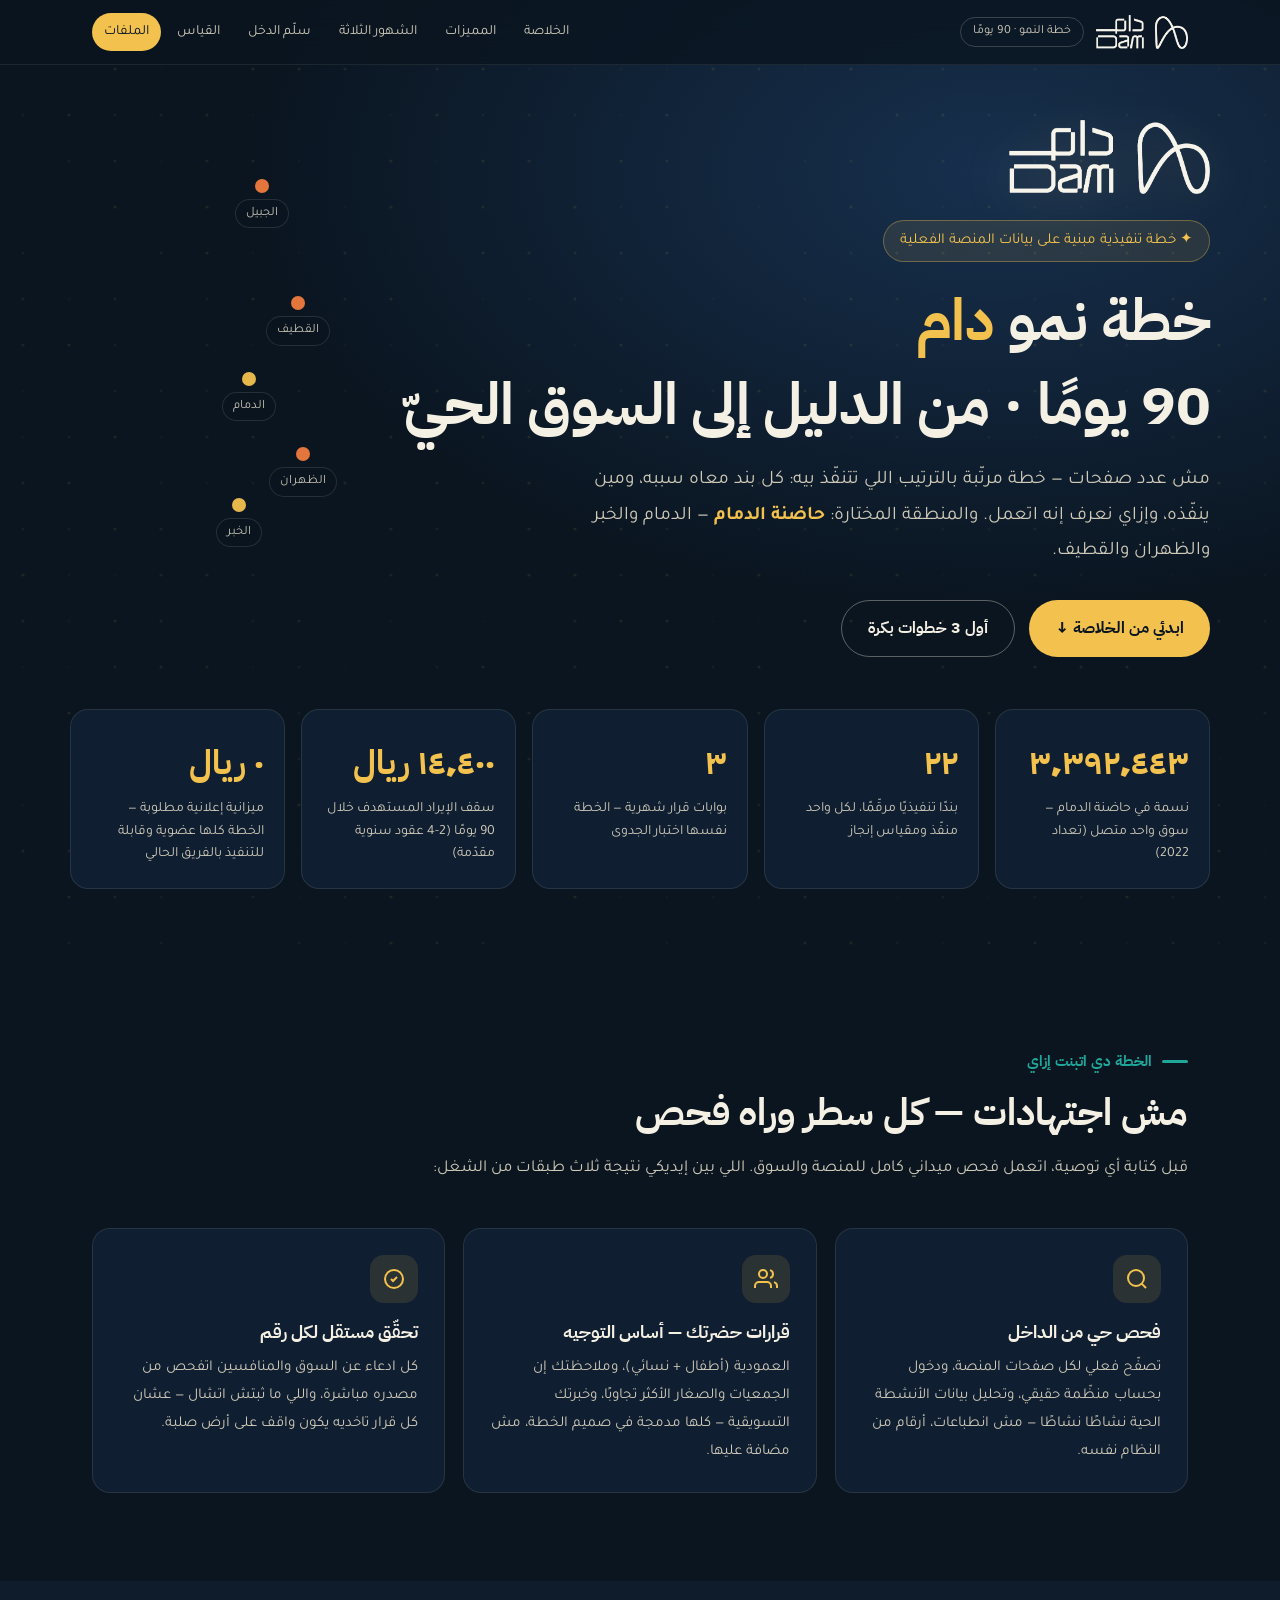
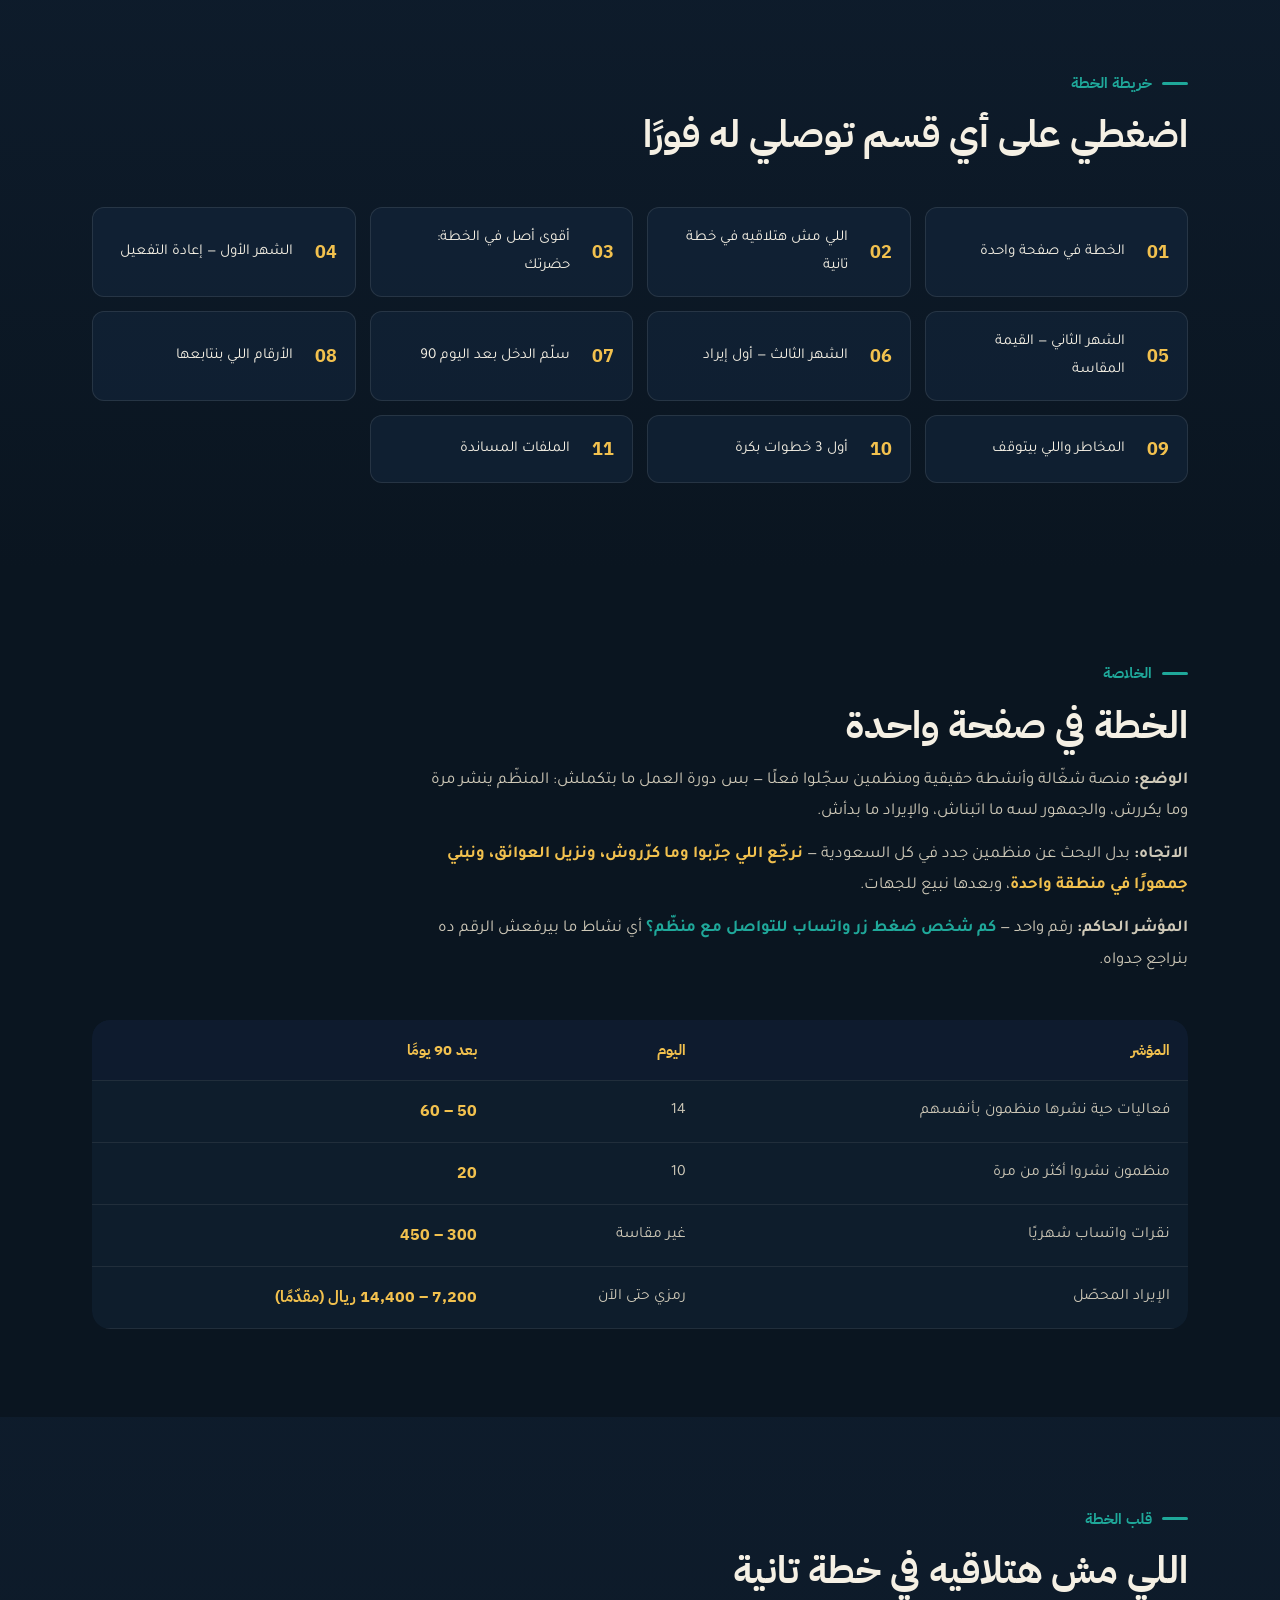
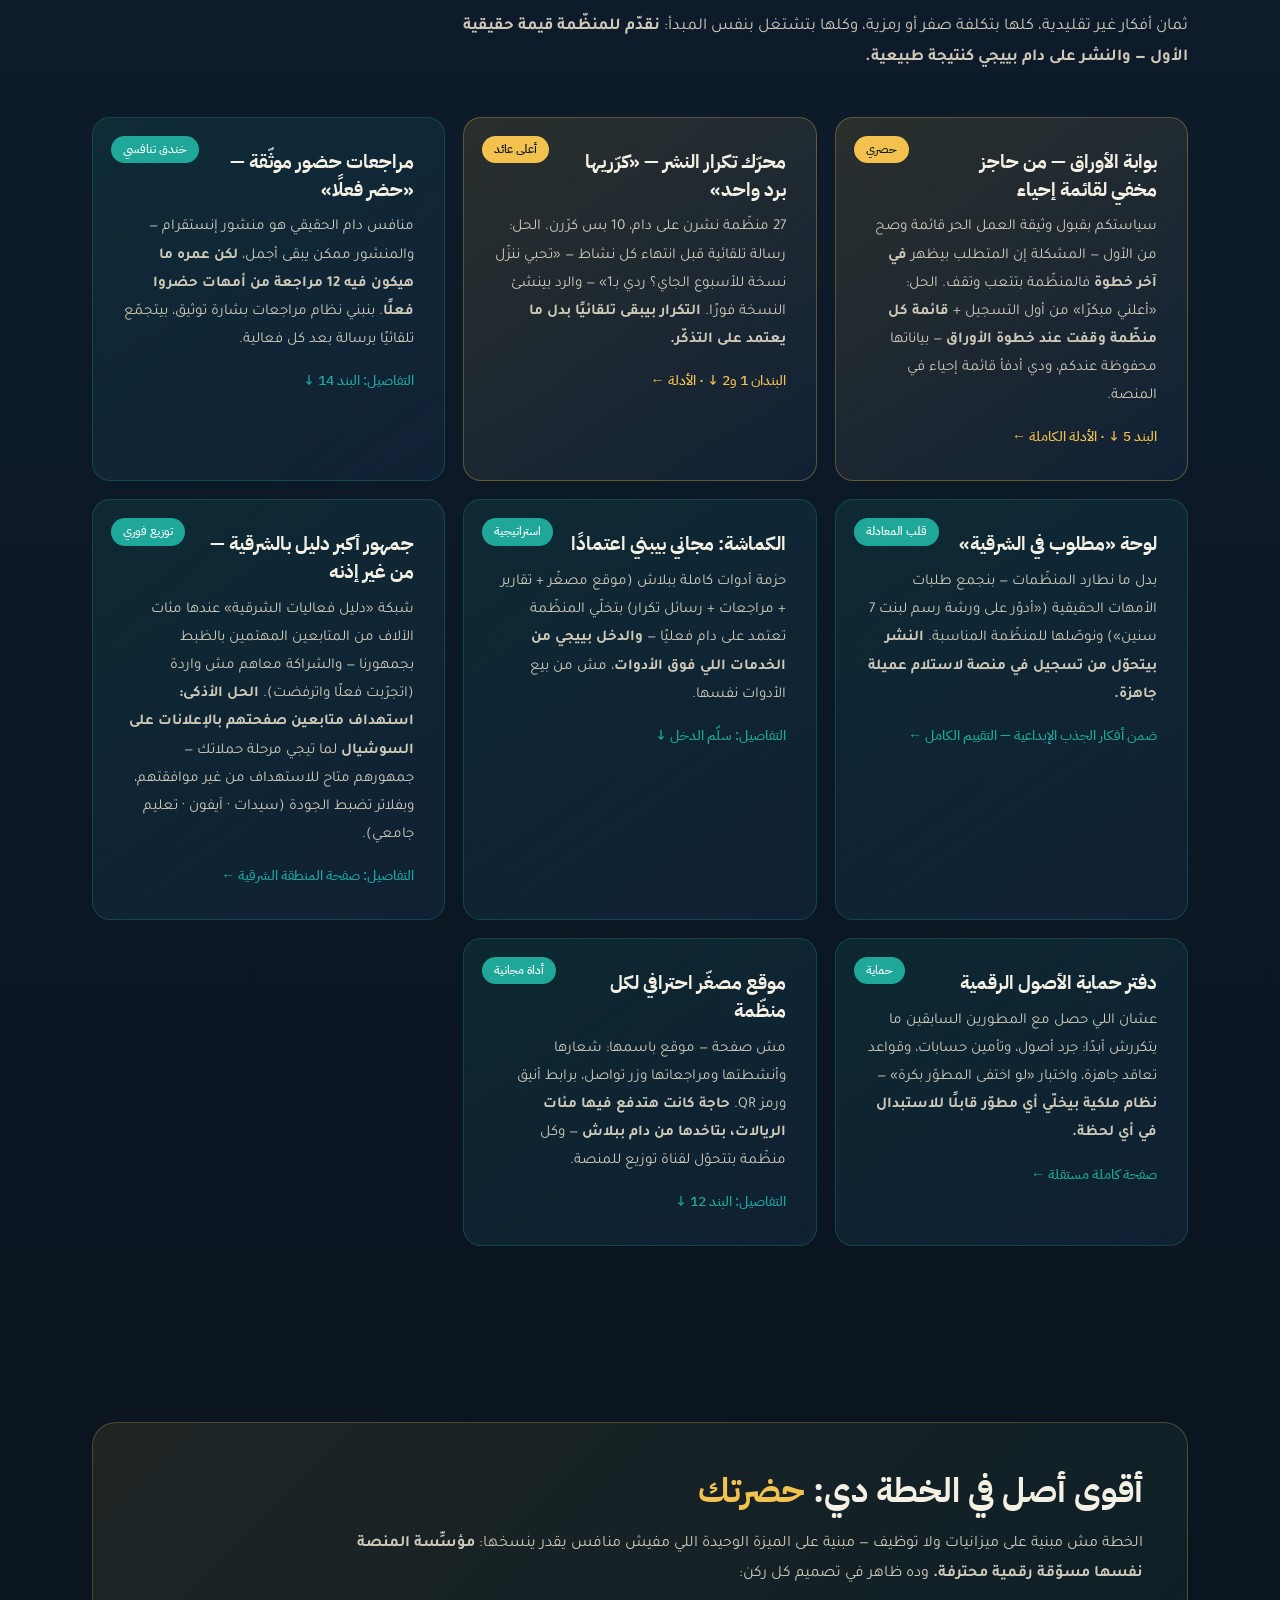
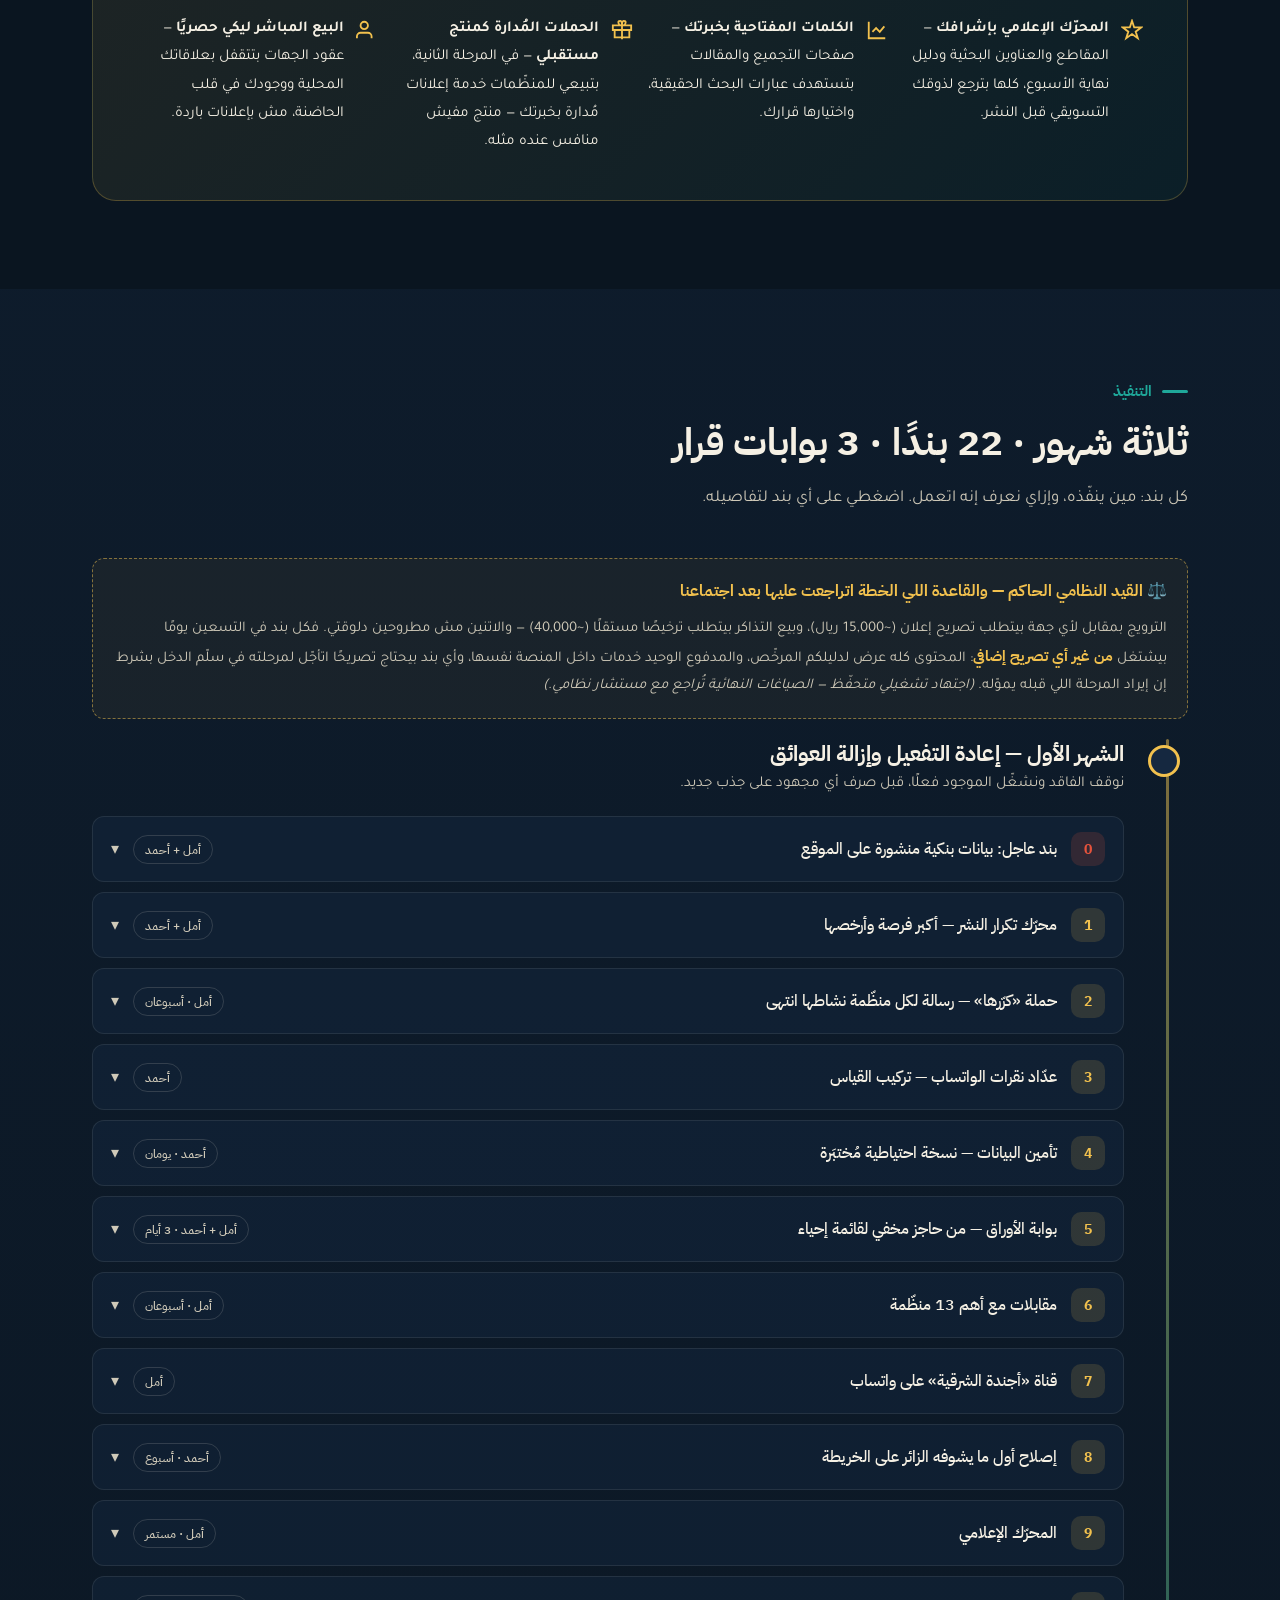
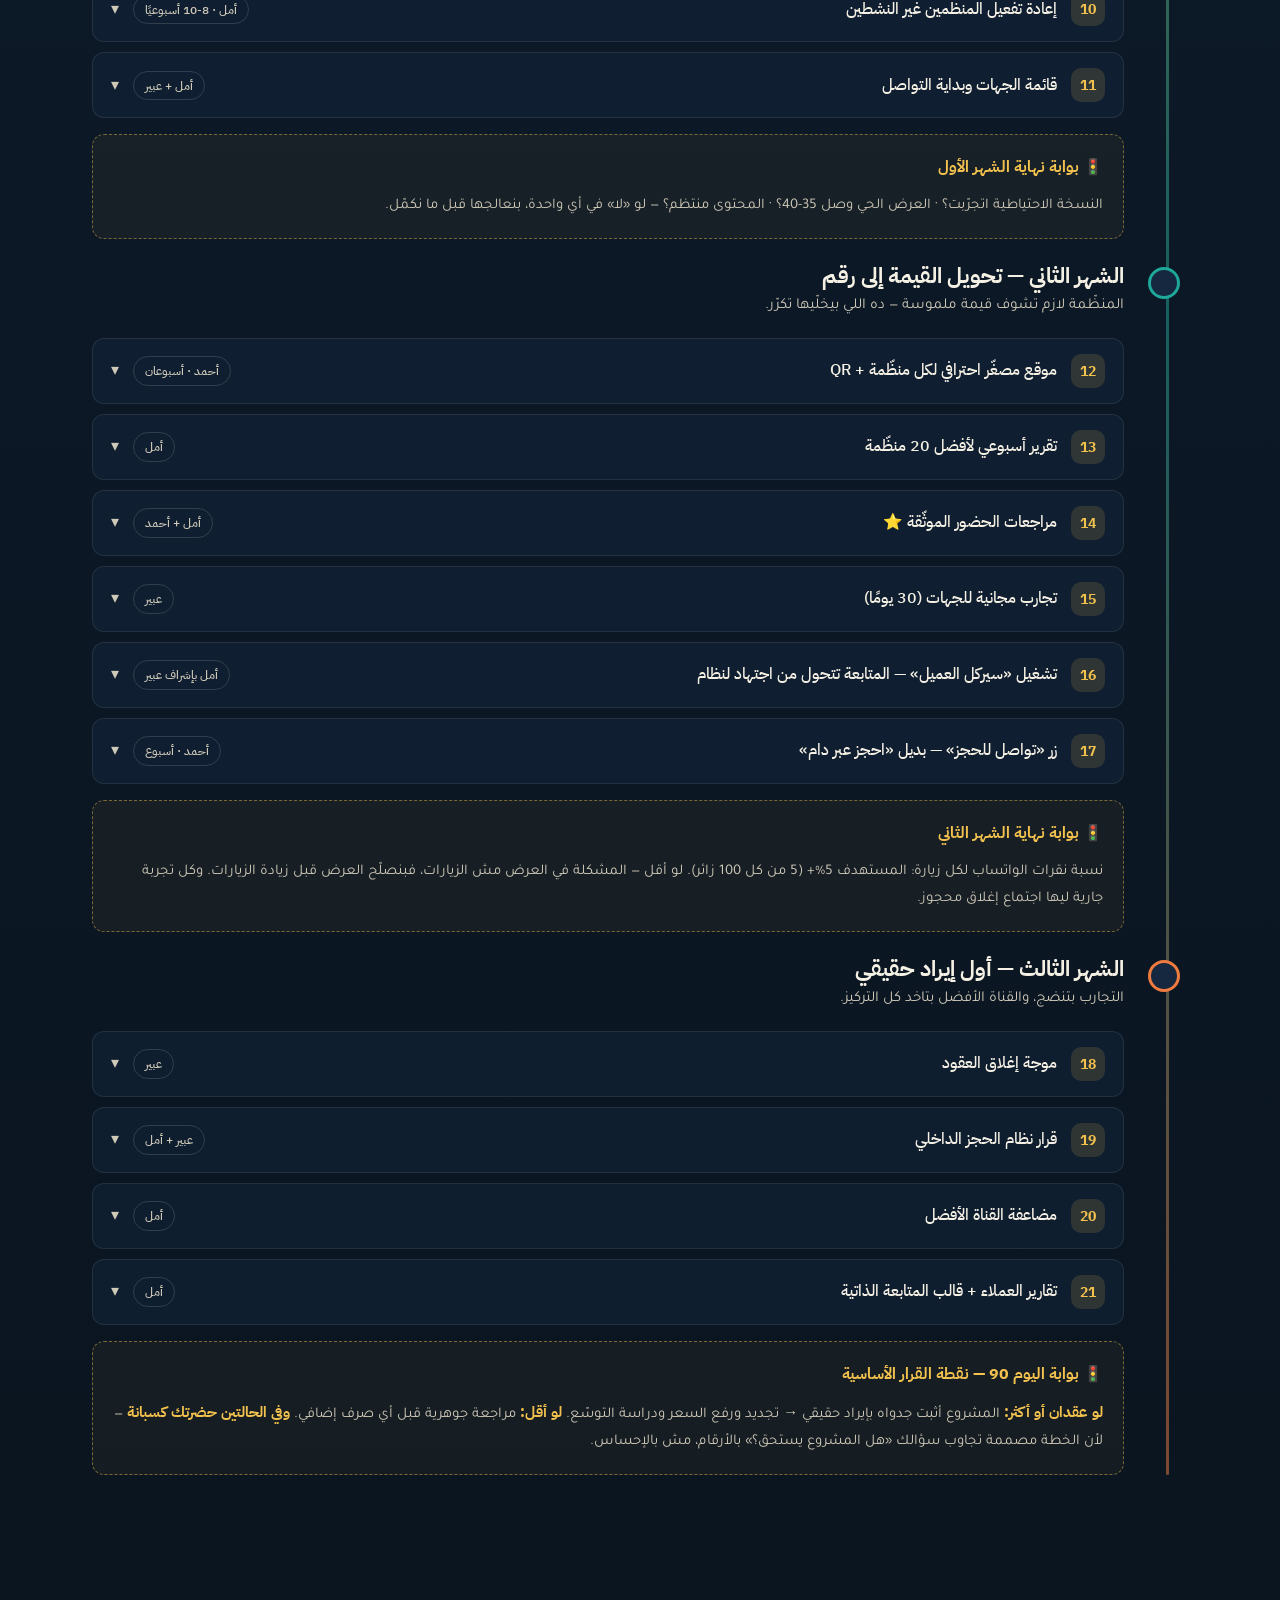
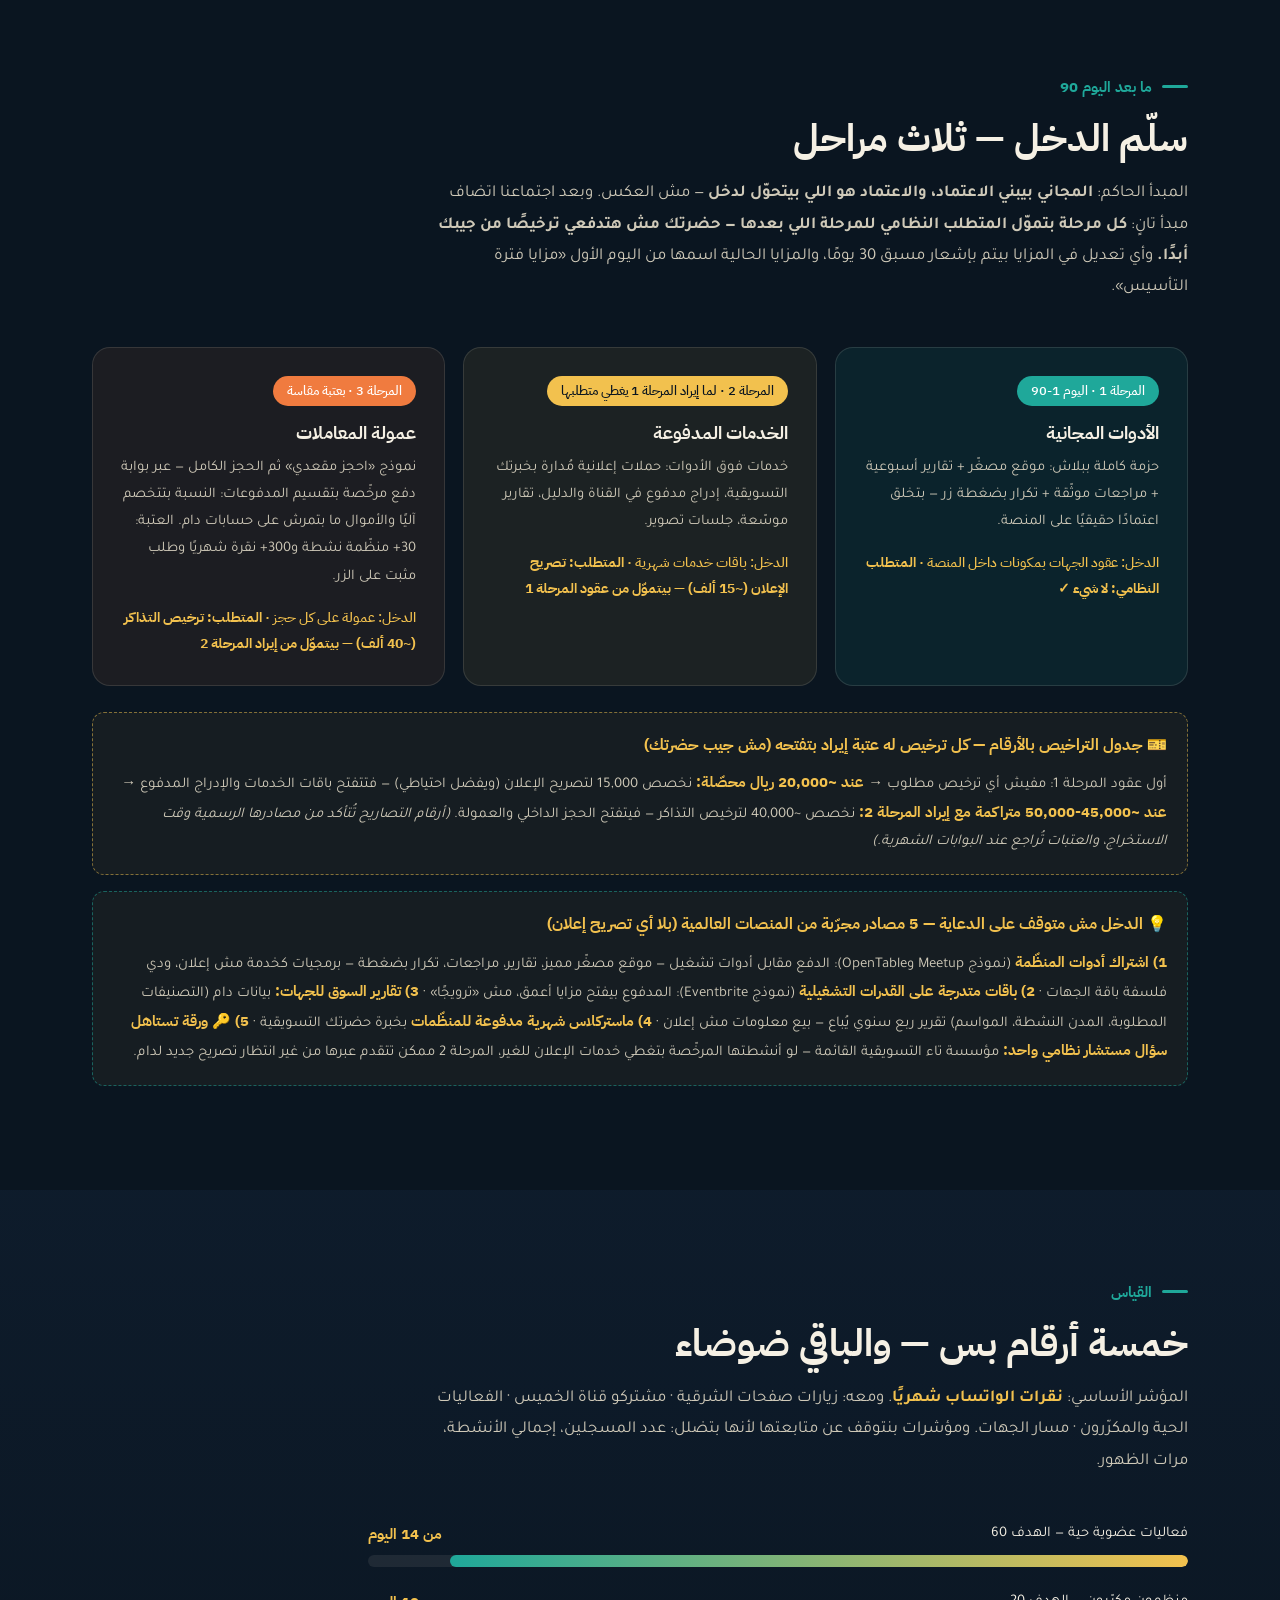
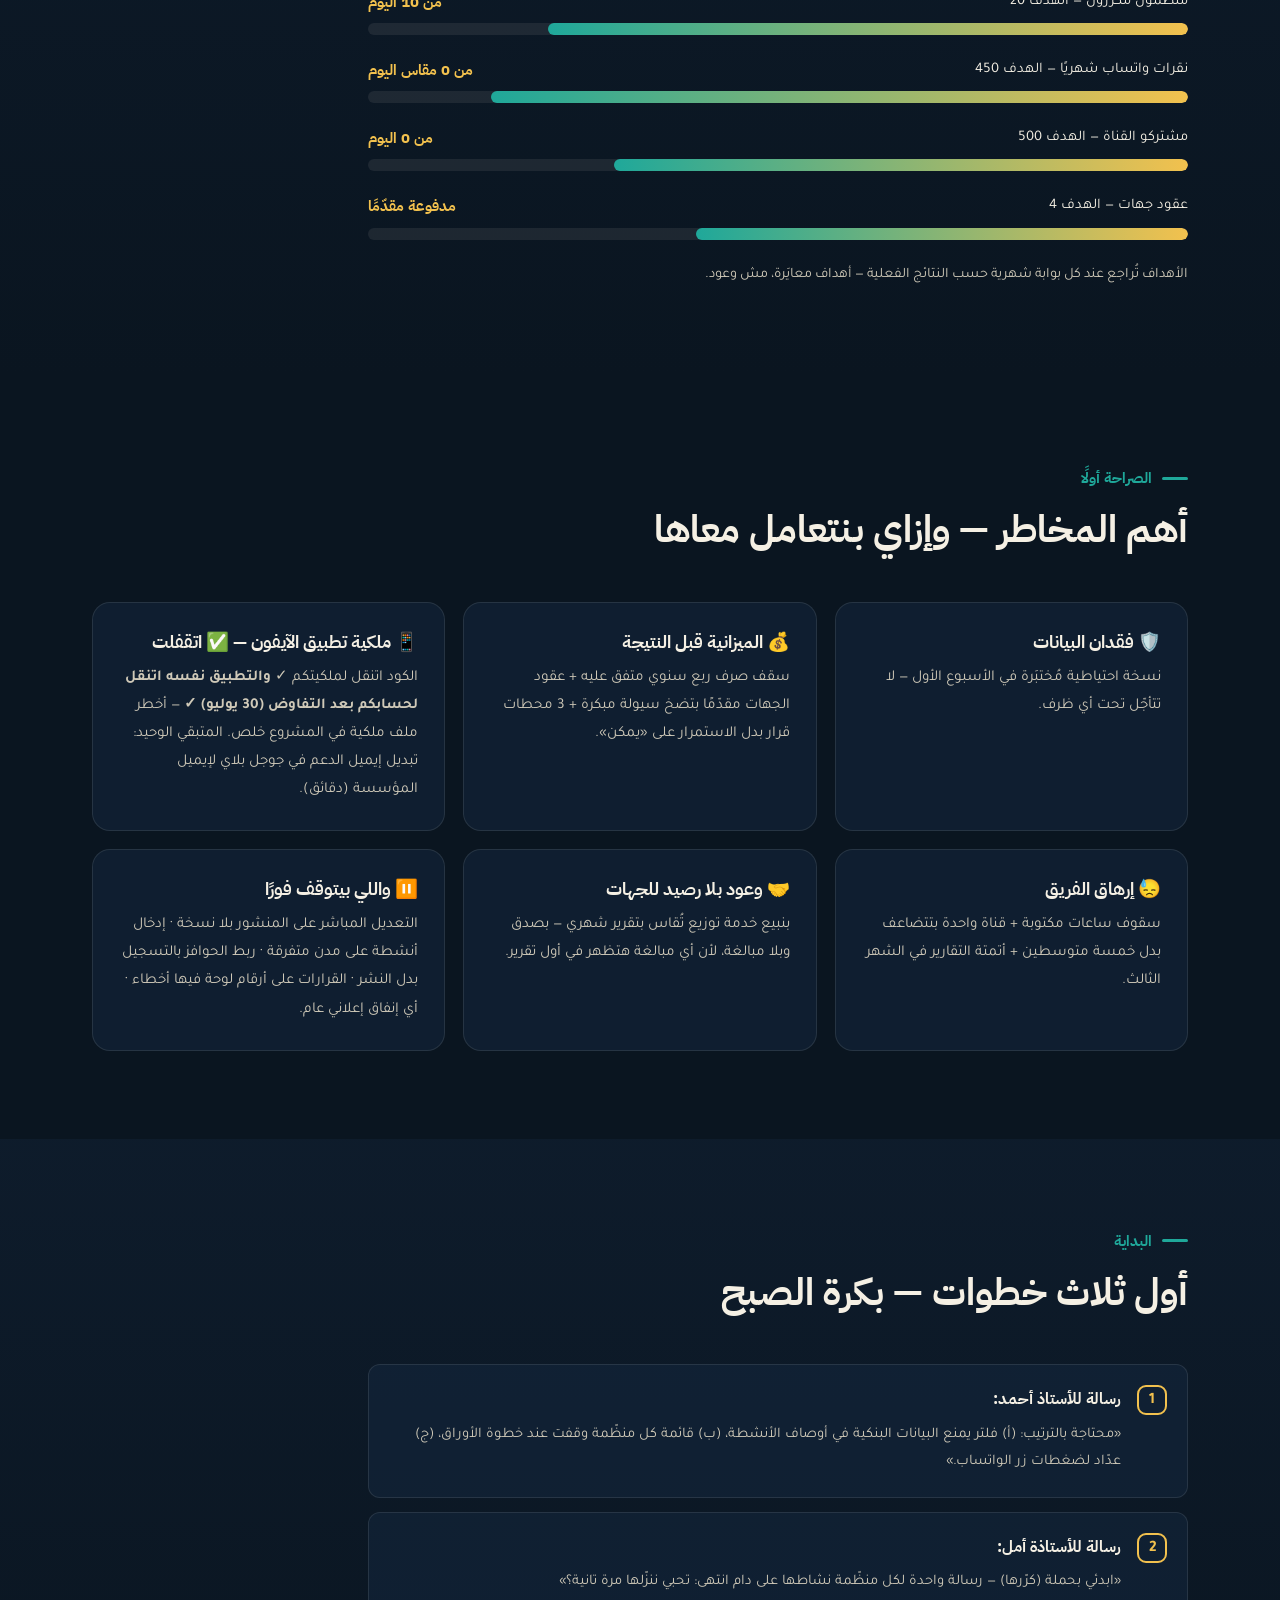
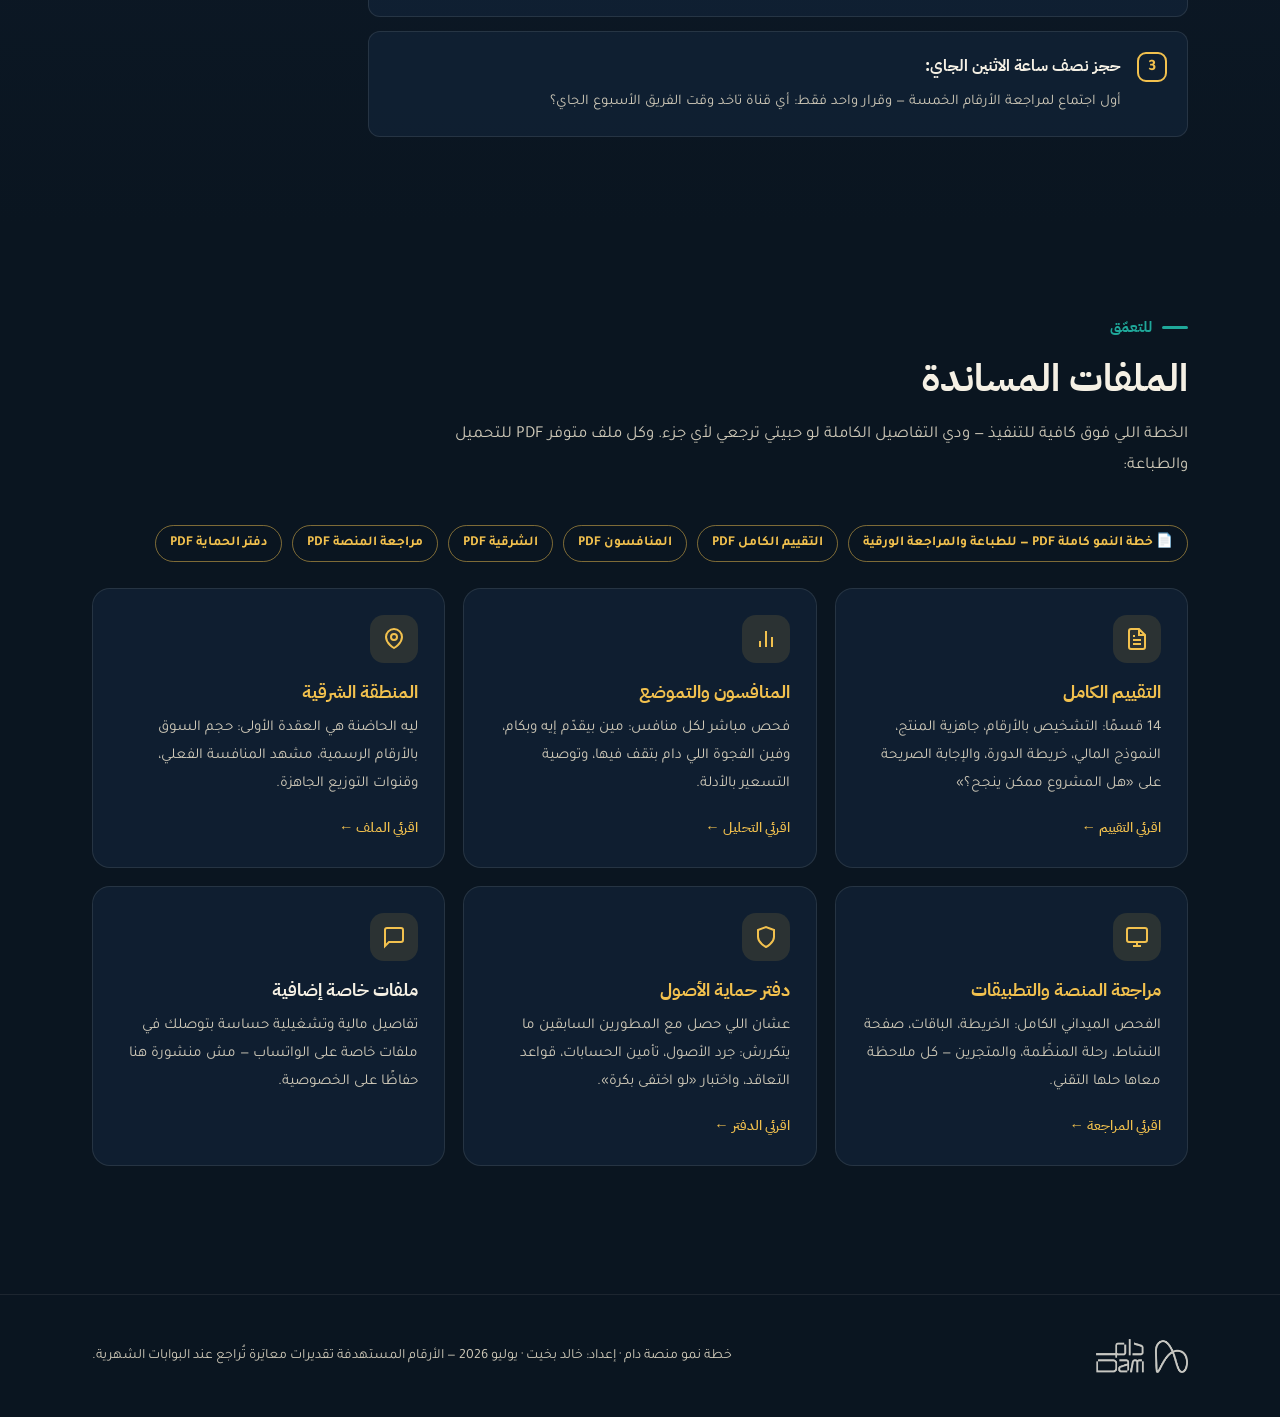
==== commit 64590ac8: "replace weekend item with client-circle operations (khalid: organizers who can market themselves wou" ====
--- a/index.html
+++ b/index.html
@@ -301,8 +301,8 @@
         <details class="t-item reveal"><summary><span class="num">15</span>تجارب مجانية للجهات (30 يومًا)<span class="who">عبير</span><span class="chev">▾</span></summary>
           <div class="body">6-8 تجارب — محسوبة على أساس إن نصف التجارب بيتحوّل لعقد. الشرط الأساسي: اجتماع إغلاق بتاريخ محدد من أول يوم، يُعرض فيه تقرير بالأرقام.<div class="kpi">✓ الإنجاز: 6-8 تجارب فعّالة بمواعيد إغلاق محجوزة</div></div>
         </details>
-        <details class="t-item reveal"><summary><span class="num">16</span>«ويكند الشرقية» — دام تنسّق والمنظّمات ينشرن<span class="who">أمل · مرة بالشهر</span><span class="chev">▾</span></summary>
-          <div class="body">نهاية أسبوع مواضيعية («ورش الأطفال») <b>معاد هندستها على قيد النشر: دام ما بتنشرش ترويجًا لأي منظّمة.</b> دور دام: التنسيق + قالب تصميم وهاشتاج موحّدان + <b>صفحة تجميع على المنصة نفسها</b> (عرض لمحتوى الدليل المرخّص). <b>والنشر على السوشيال من حسابات المنظّمات نفسهن</b> — كل واحدة بتسوّق لورشتها من حسابها (حقها الطبيعي)، وبالقالب الموحّد المنشورات بتبان كحدث واحد كبير. الطلب المتفرّق بيتجمّع، والمنظّمات نفسهن بقن قناة التوزيع.<div class="kpi">✓ الإنجاز: نقرات الواتساب في اليومين ضعف المعتاد + الكل نشر بالقالب الموحّد</div></div>
+        <details class="t-item reveal"><summary><span class="num">16</span>تشغيل «سيركل العميل» — المتابعة تتحول من اجتهاد لنظام<span class="who">أمل بإشراف عبير</span><span class="chev">▾</span></summary>
+          <div class="body">اللي حضرتك طلبتيه بالظبط: دورة واضحة لكل عميلة. الملف المرفق «سيركل العميل» فيه 8 مراحل كاملة — والبند ده تشغيلها: جلسة تأسيس واحدة (نص ساعة) مع الموظفة · تصنيف كل المنظّمات الحاليات على المراحل في جدول المتابعة · إيقاع يومي 10 دقايق (تنفيذ اللي معاده النهارده بس) · وفي اجتماع الاثنين: <b>أهم رقم — كام عميلة اتحركت من «نشاطها انتهى» لـ«مكرّرة»</b>. ده الحل الجذري للخبطة التعامل مع العملاء الجدد.<div class="kpi">✓ الإنجاز: كل المنظّمات مصنّفات + أسبوعان من المتابعة اليومية المنتظمة</div></div>
         </details>
         <details class="t-item reveal"><summary><span class="num">17</span>زر «تواصل للحجز» — بديل «احجز عبر دام»<span class="who">أحمد · أسبوع</span><span class="chev">▾</span></summary>
           <div class="body">زي ما اتفقنا: الصيغة <b>«تواصل»</b> مش «احجز» — لأن الحجز وبيع التذاكر داخل المنصة بيتطلب ترخيصًا مستقلًا (~40 ألف) مش مطروحًا دلوقتي. الزر بيوصّل للمنظّمة عادي، <b>وإحنا بنقيس ضغطاته</b> — لأنها هي اللي هتحدد قرار بناء الحجز الداخلي لما ييجي وقته.<div class="kpi">✓ الإنجاز: الزر بصيغته الجديدة شغّال وضغطاته مسجّلة شهريًا</div></div>
@@ -364,7 +364,7 @@
 
     <div class="gate reveal" style="margin-top:26px;border-color:rgba(242,193,78,.5)"><b>🎫 جدول التراخيص بالأرقام — كل ترخيص له عتبة إيراد بتفتحه (مش جيب حضرتك)</b><p>أول عقود المرحلة 1: مفيش أي ترخيص مطلوب → <b>عند ~20,000 ريال محصّلة:</b> نخصص 15,000 لتصريح الإعلان (ويفضل احتياطي) — فتتفتح باقات الخدمات والإدراج المدفوع → <b>عند ~45,000-50,000 متراكمة مع إيراد المرحلة 2:</b> نخصص ~40,000 لترخيص التذاكر — فيتفتح الحجز الداخلي والعمولة. <i>(أرقام التصاريح تُتأكد من مصادرها الرسمية وقت الاستخراج، والعتبات تُراجع عند البوابات الشهرية.)</i></p></div>
 
-    <div class="gate reveal" style="border-color:rgba(31,168,154,.5)"><b>💡 وسؤال «نكسب إزاي من غير دعاية؟» — إجابات مجرّبة من المنصات العالمية (بلا أي تصريح إعلان)</b><p><b>1) اشتراك أدوات المنظّمة</b> (نموذج Meetup وOpenTable): الدفع مقابل أدوات تشغيل — موقع مصغّر مميز، تقارير، مراجعات، تكرار بضغطة — برمجيات كخدمة مش إعلان، ودي فلسفة باقة الجهات · <b>2) باقات متدرجة على القدرات التشغيلية</b> (نموذج Eventbrite): المدفوع بيفتح مزايا أعمق، مش «ترويجًا» · <b>3) تقارير السوق للجهات:</b> بيانات دام (التصنيفات المطلوبة، المدن النشطة، المواسم) تقرير ربع سنوي يُباع — بيع معلومات مش إعلان · <b>4) ماستركلاس شهرية مدفوعة للمنظّمات</b> بخبرة حضرتك التسويقية · <b>5) 🔑 ورقة تستاهل سؤال مستشار نظامي واحد:</b> مؤسسة تاء التسويقية القائمة — لو أنشطتها المرخّصة بتغطي خدمات الإعلان للغير، المرحلة 2 ممكن تتقدم عبرها من غير انتظار تصريح جديد لدام.</p></div>
+    <div class="gate reveal" style="border-color:rgba(31,168,154,.5)"><b>💡 الدخل مش متوقف على الدعاية — 5 مصادر مجرّبة من المنصات العالمية (بلا أي تصريح إعلان)</b><p><b>1) اشتراك أدوات المنظّمة</b> (نموذج Meetup وOpenTable): الدفع مقابل أدوات تشغيل — موقع مصغّر مميز، تقارير، مراجعات، تكرار بضغطة — برمجيات كخدمة مش إعلان، ودي فلسفة باقة الجهات · <b>2) باقات متدرجة على القدرات التشغيلية</b> (نموذج Eventbrite): المدفوع بيفتح مزايا أعمق، مش «ترويجًا» · <b>3) تقارير السوق للجهات:</b> بيانات دام (التصنيفات المطلوبة، المدن النشطة، المواسم) تقرير ربع سنوي يُباع — بيع معلومات مش إعلان · <b>4) ماستركلاس شهرية مدفوعة للمنظّمات</b> بخبرة حضرتك التسويقية · <b>5) 🔑 ورقة تستاهل سؤال مستشار نظامي واحد:</b> مؤسسة تاء التسويقية القائمة — لو أنشطتها المرخّصة بتغطي خدمات الإعلان للغير، المرحلة 2 ممكن تتقدم عبرها من غير انتظار تصريح جديد لدام.</p></div>
   </div>
 </section>
 
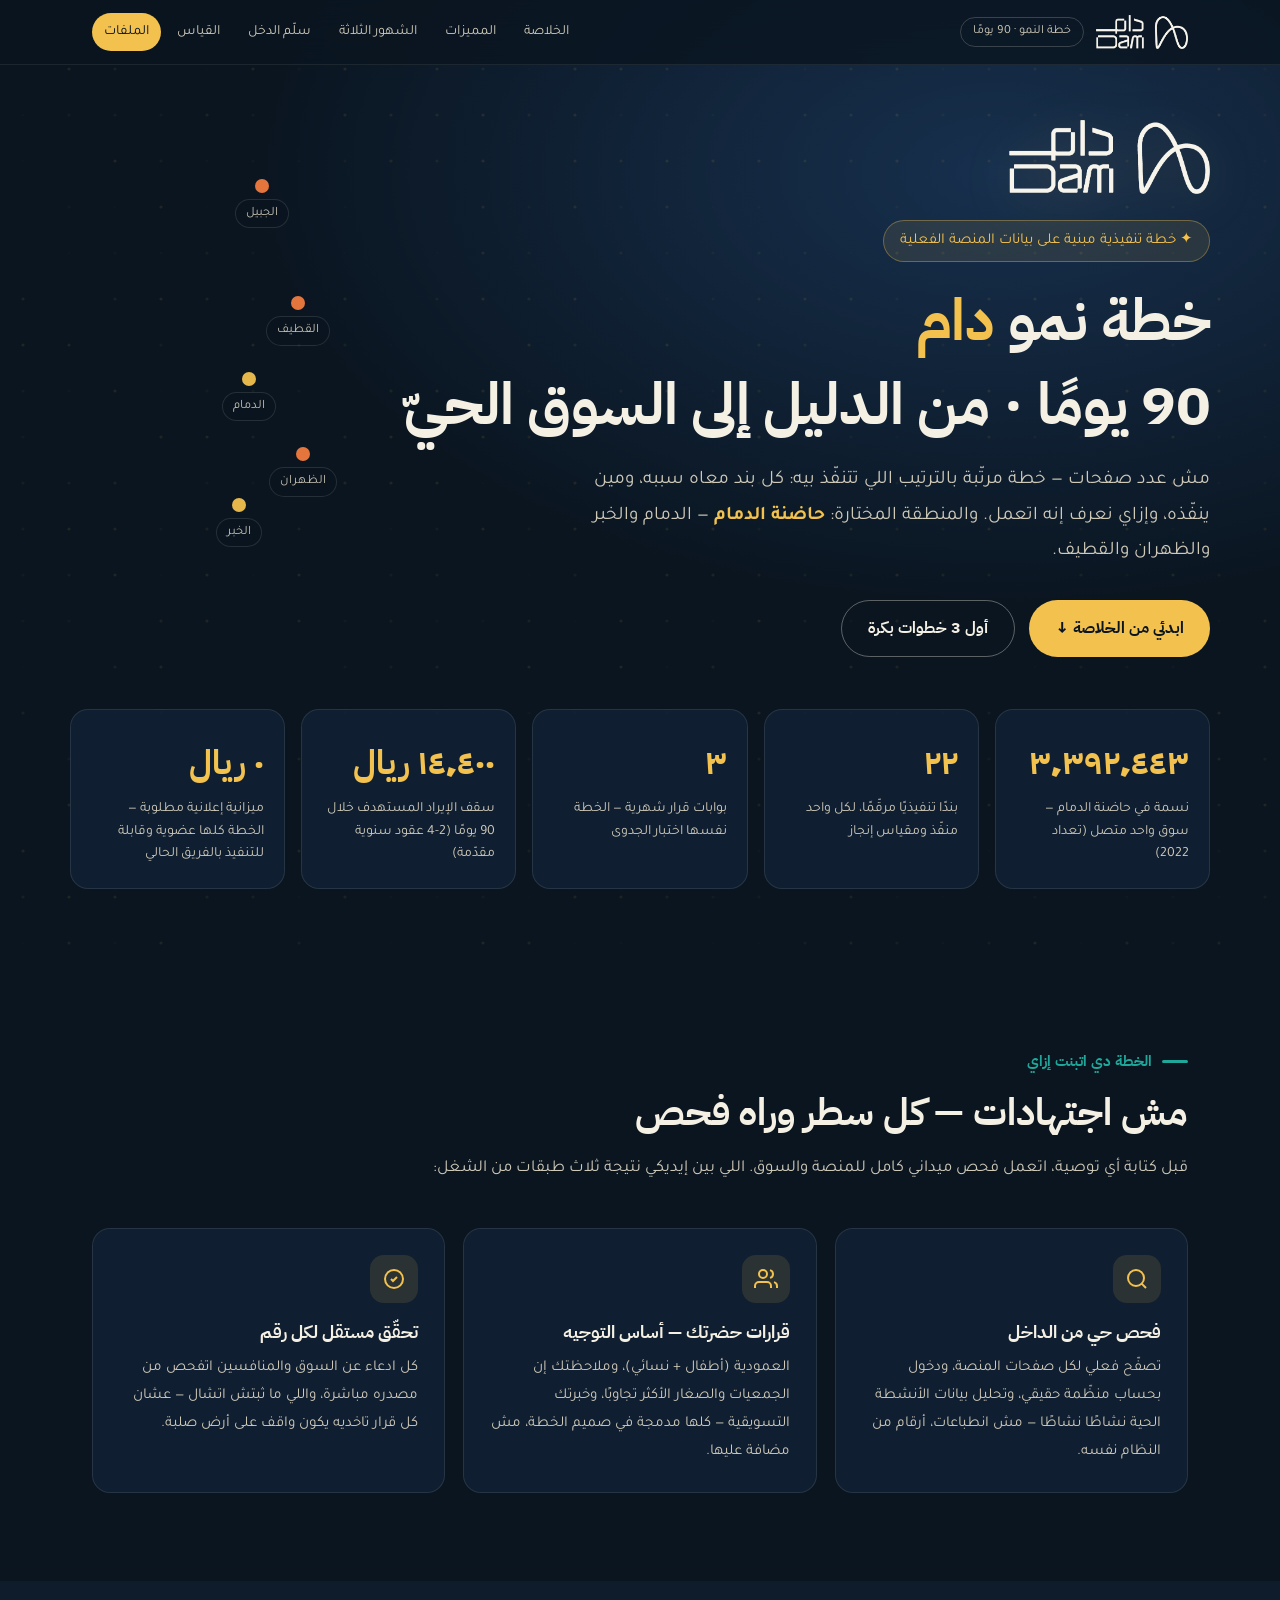
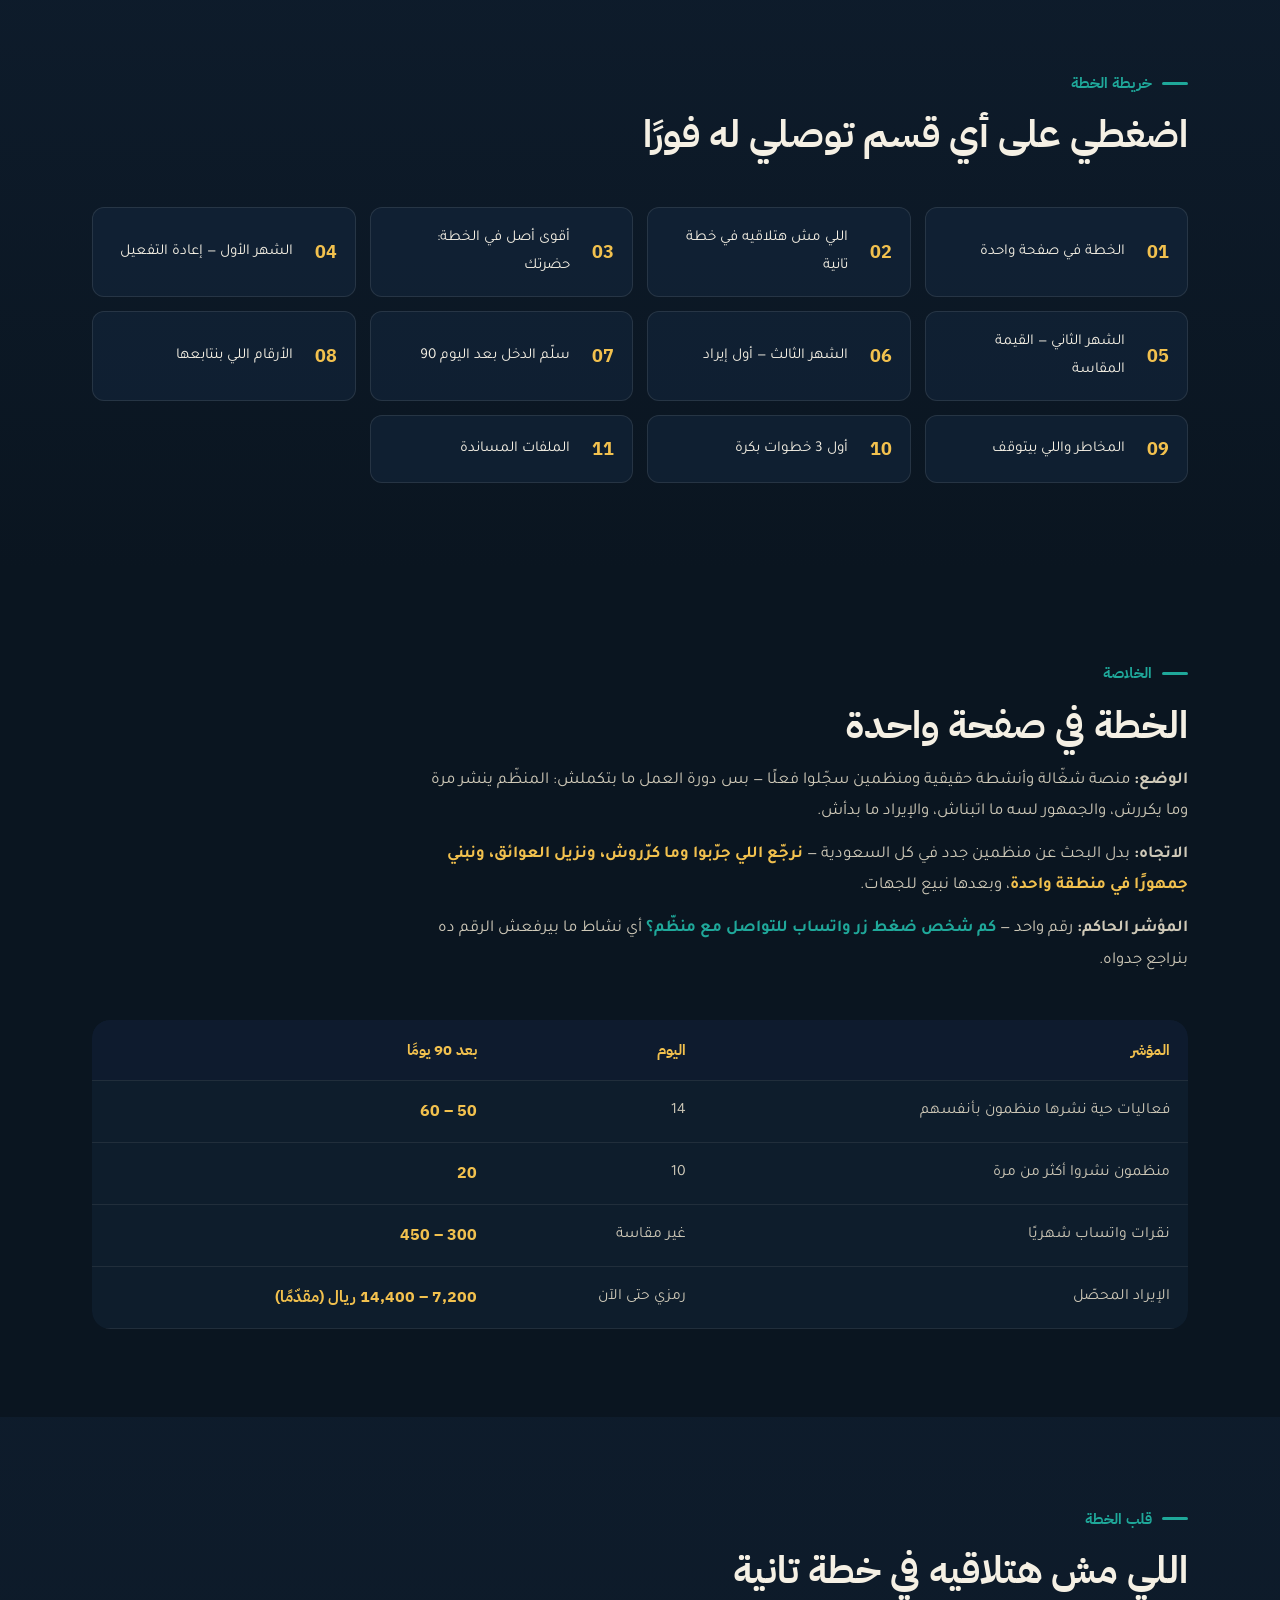
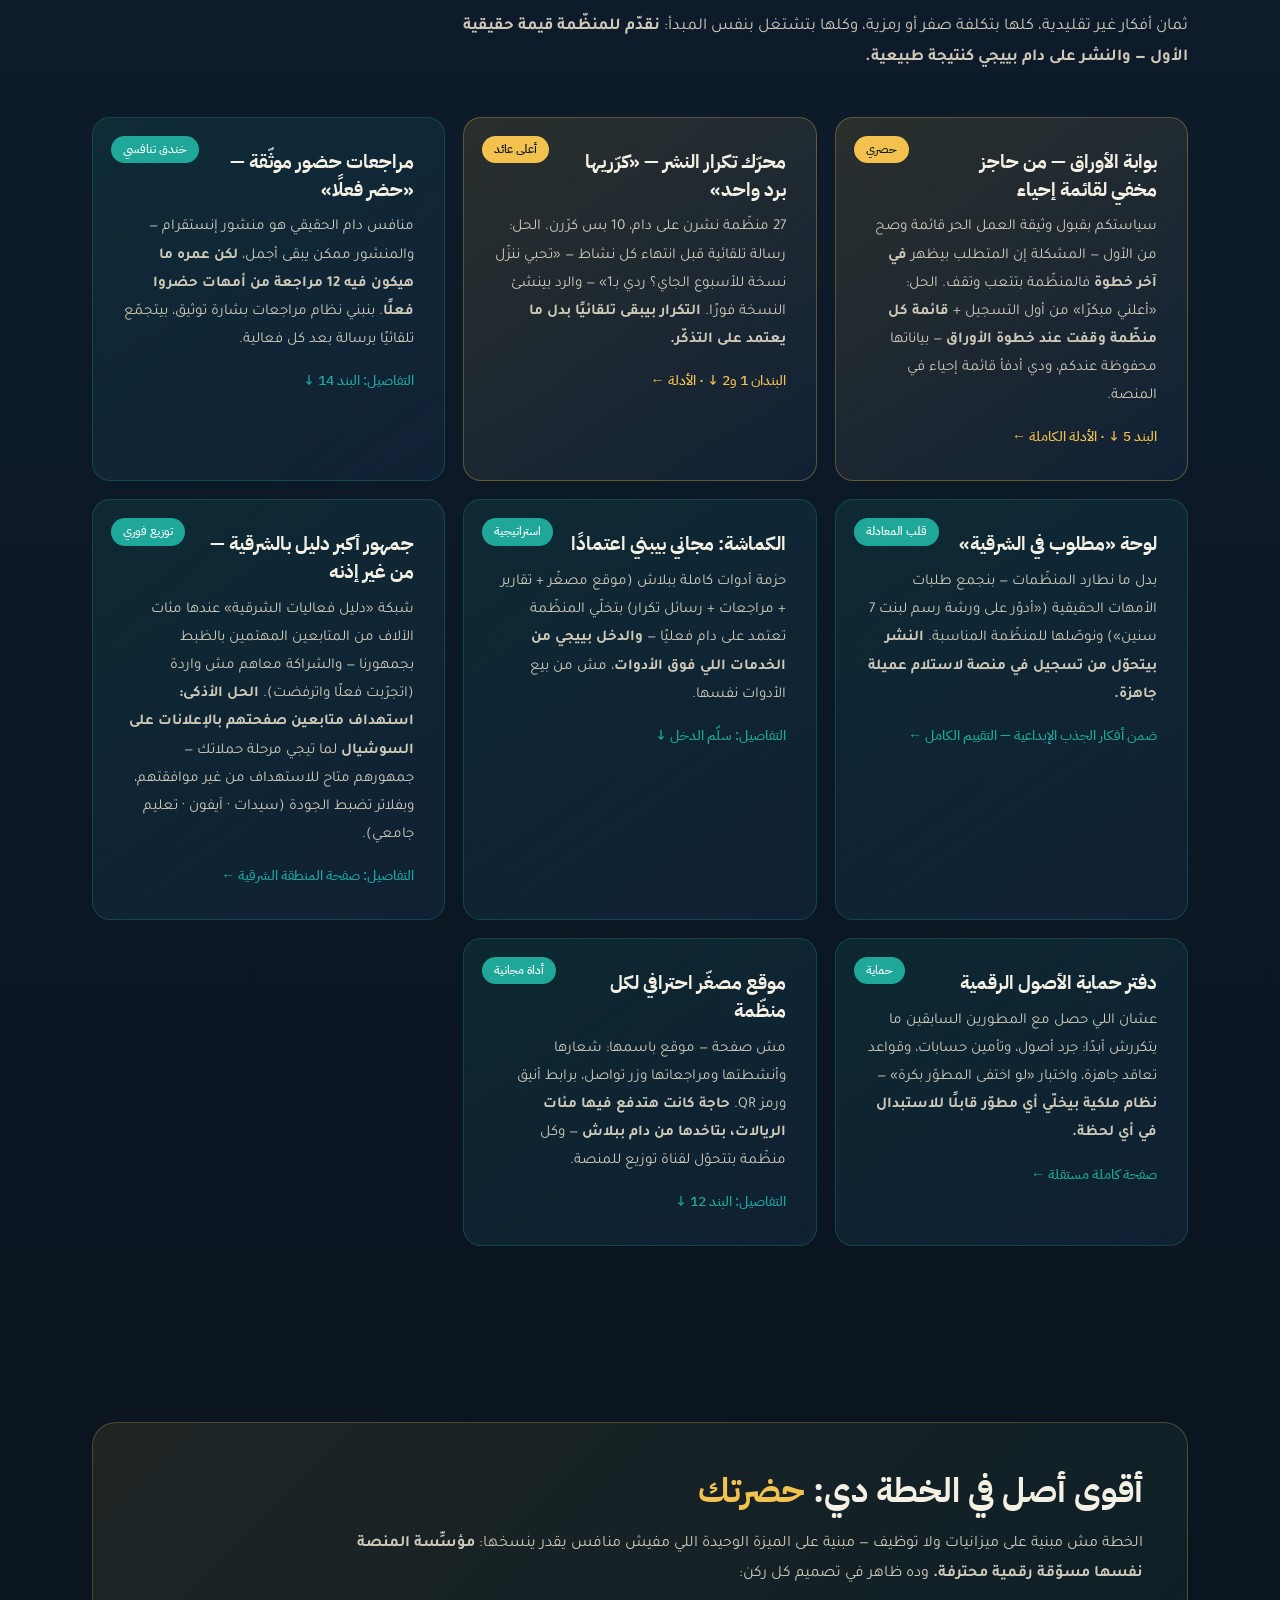
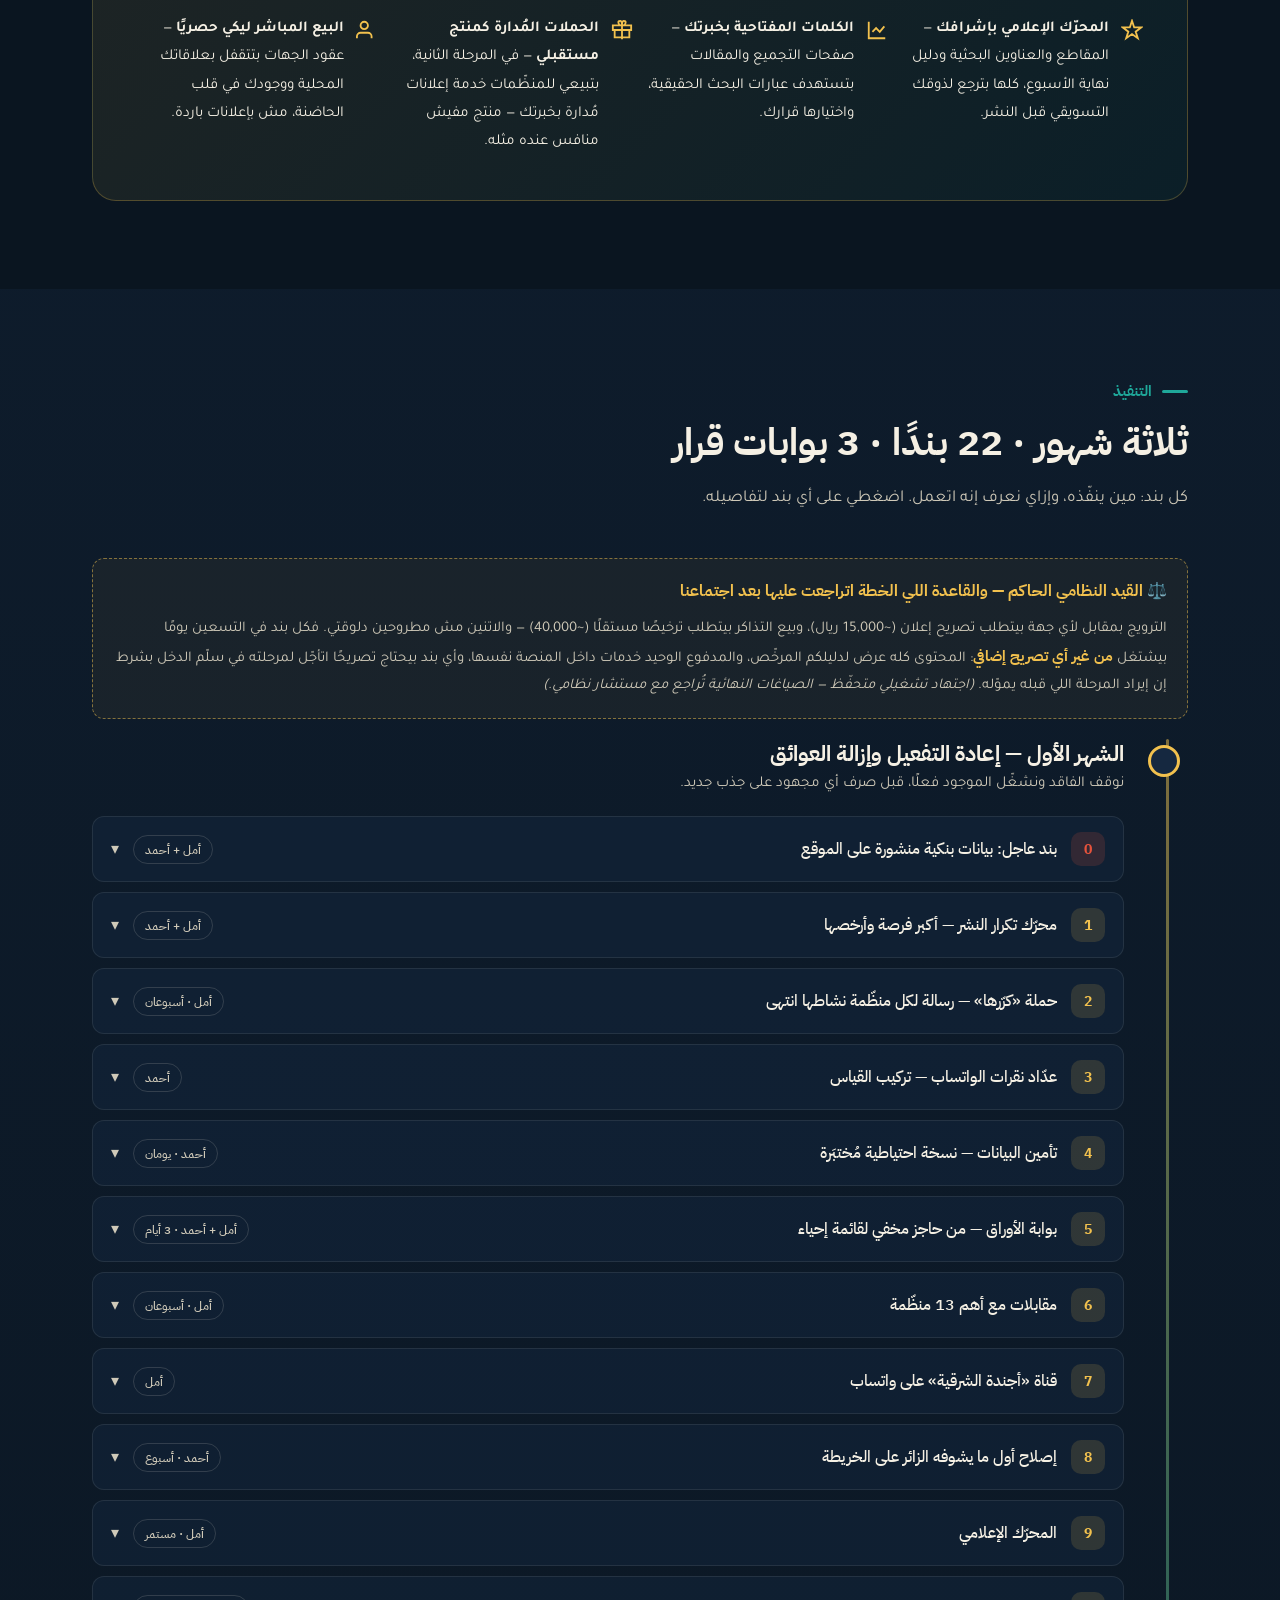
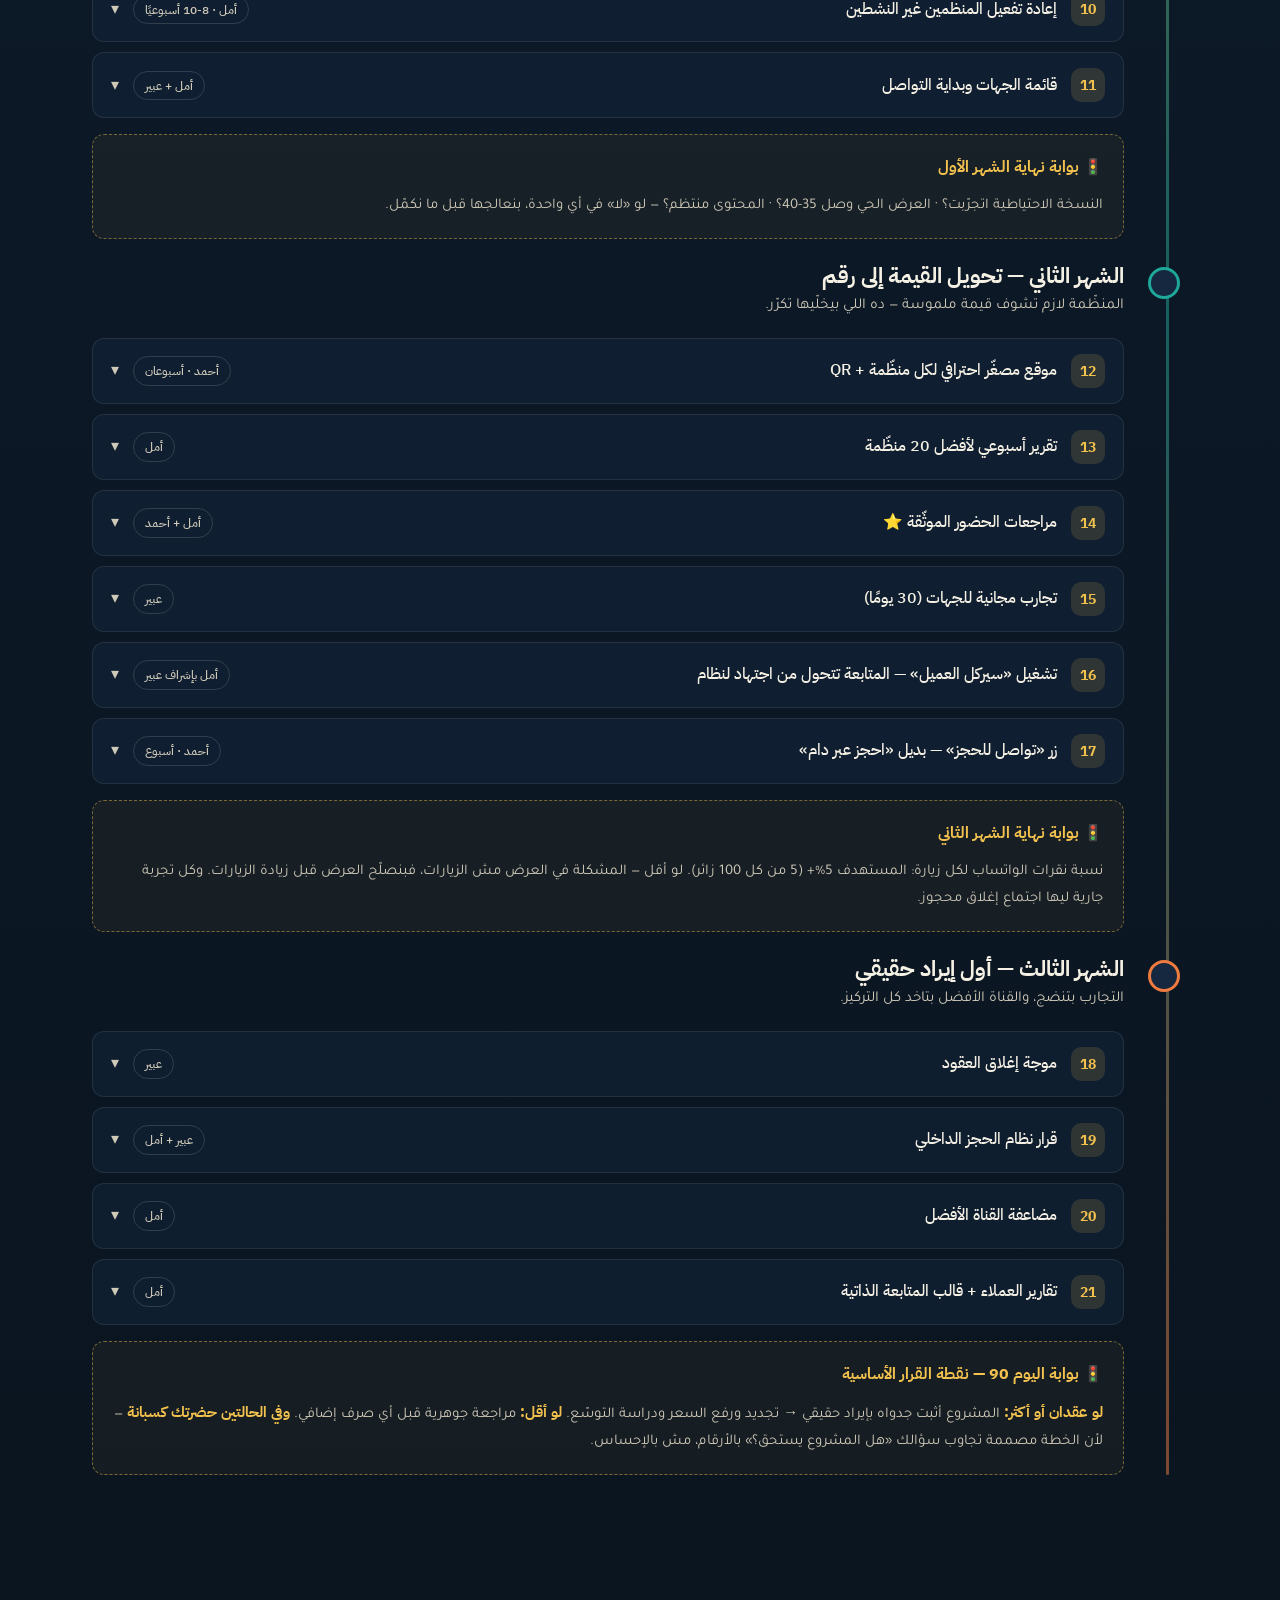
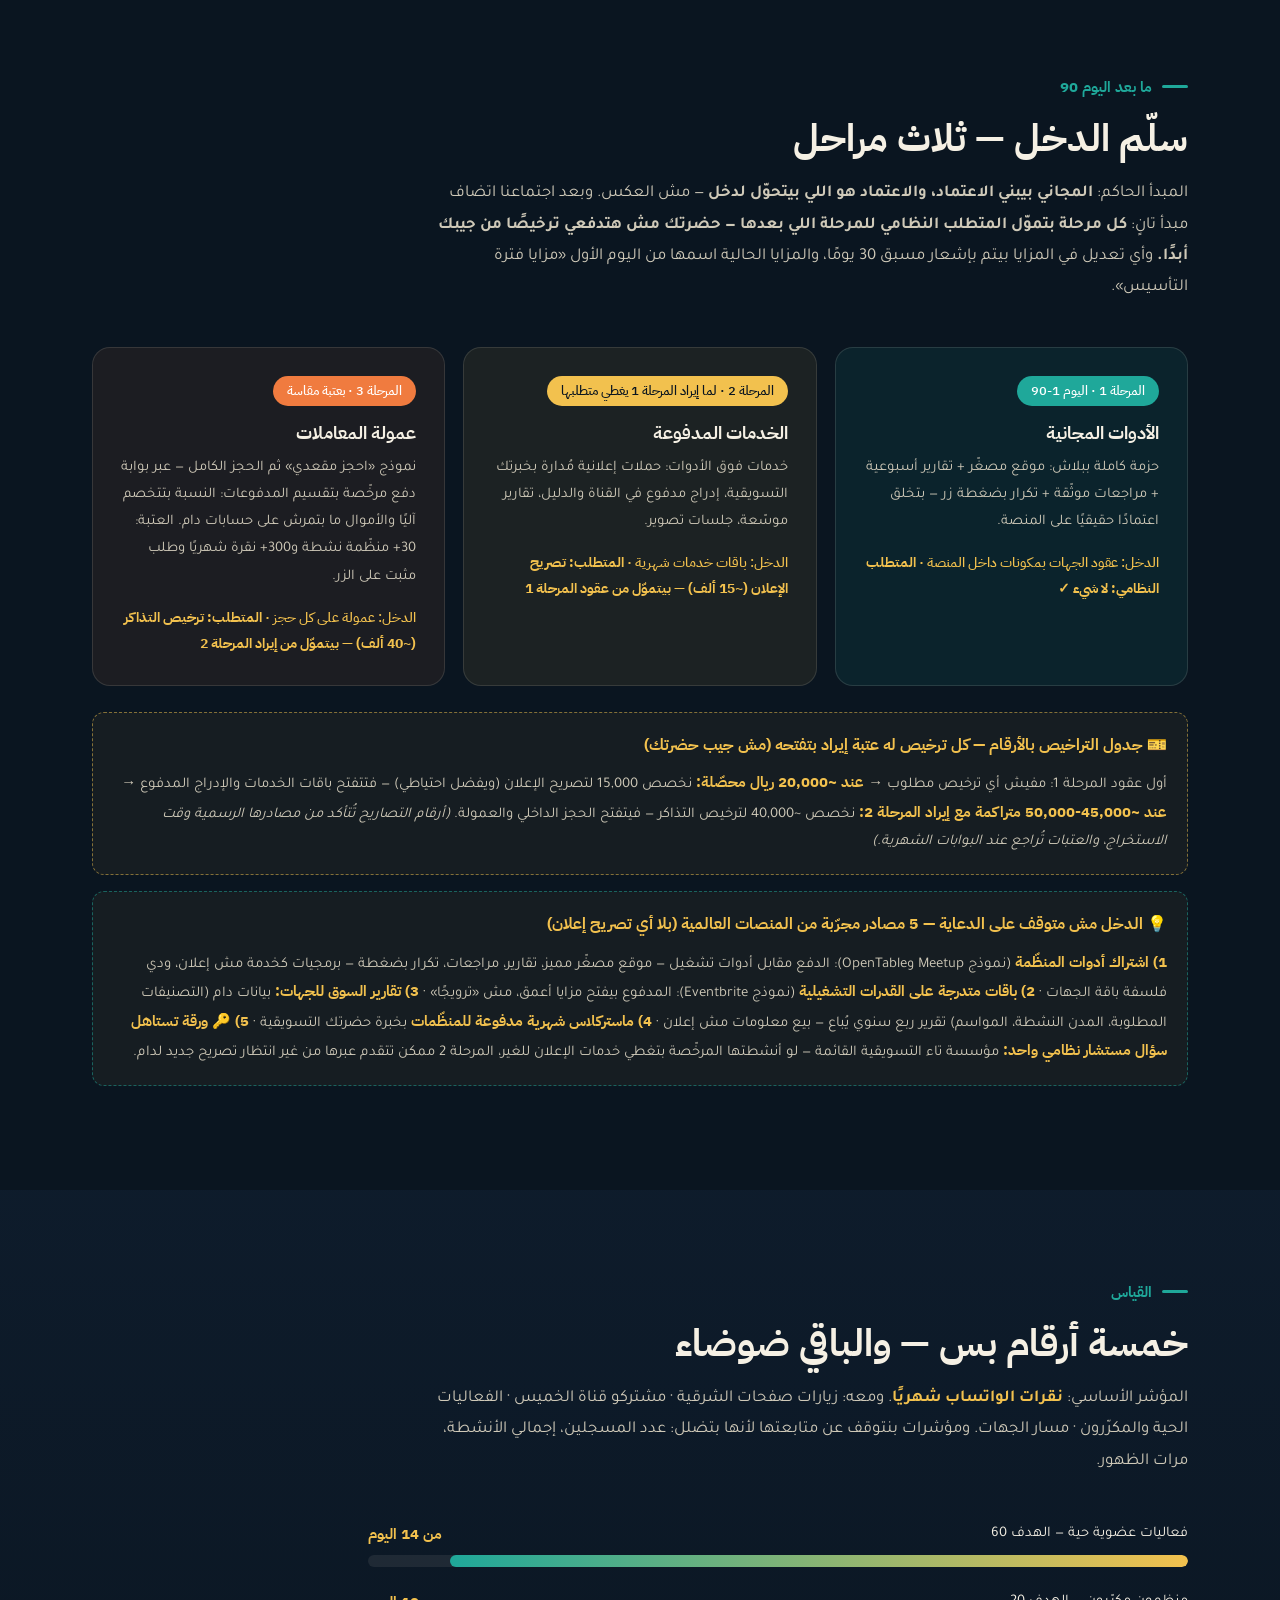
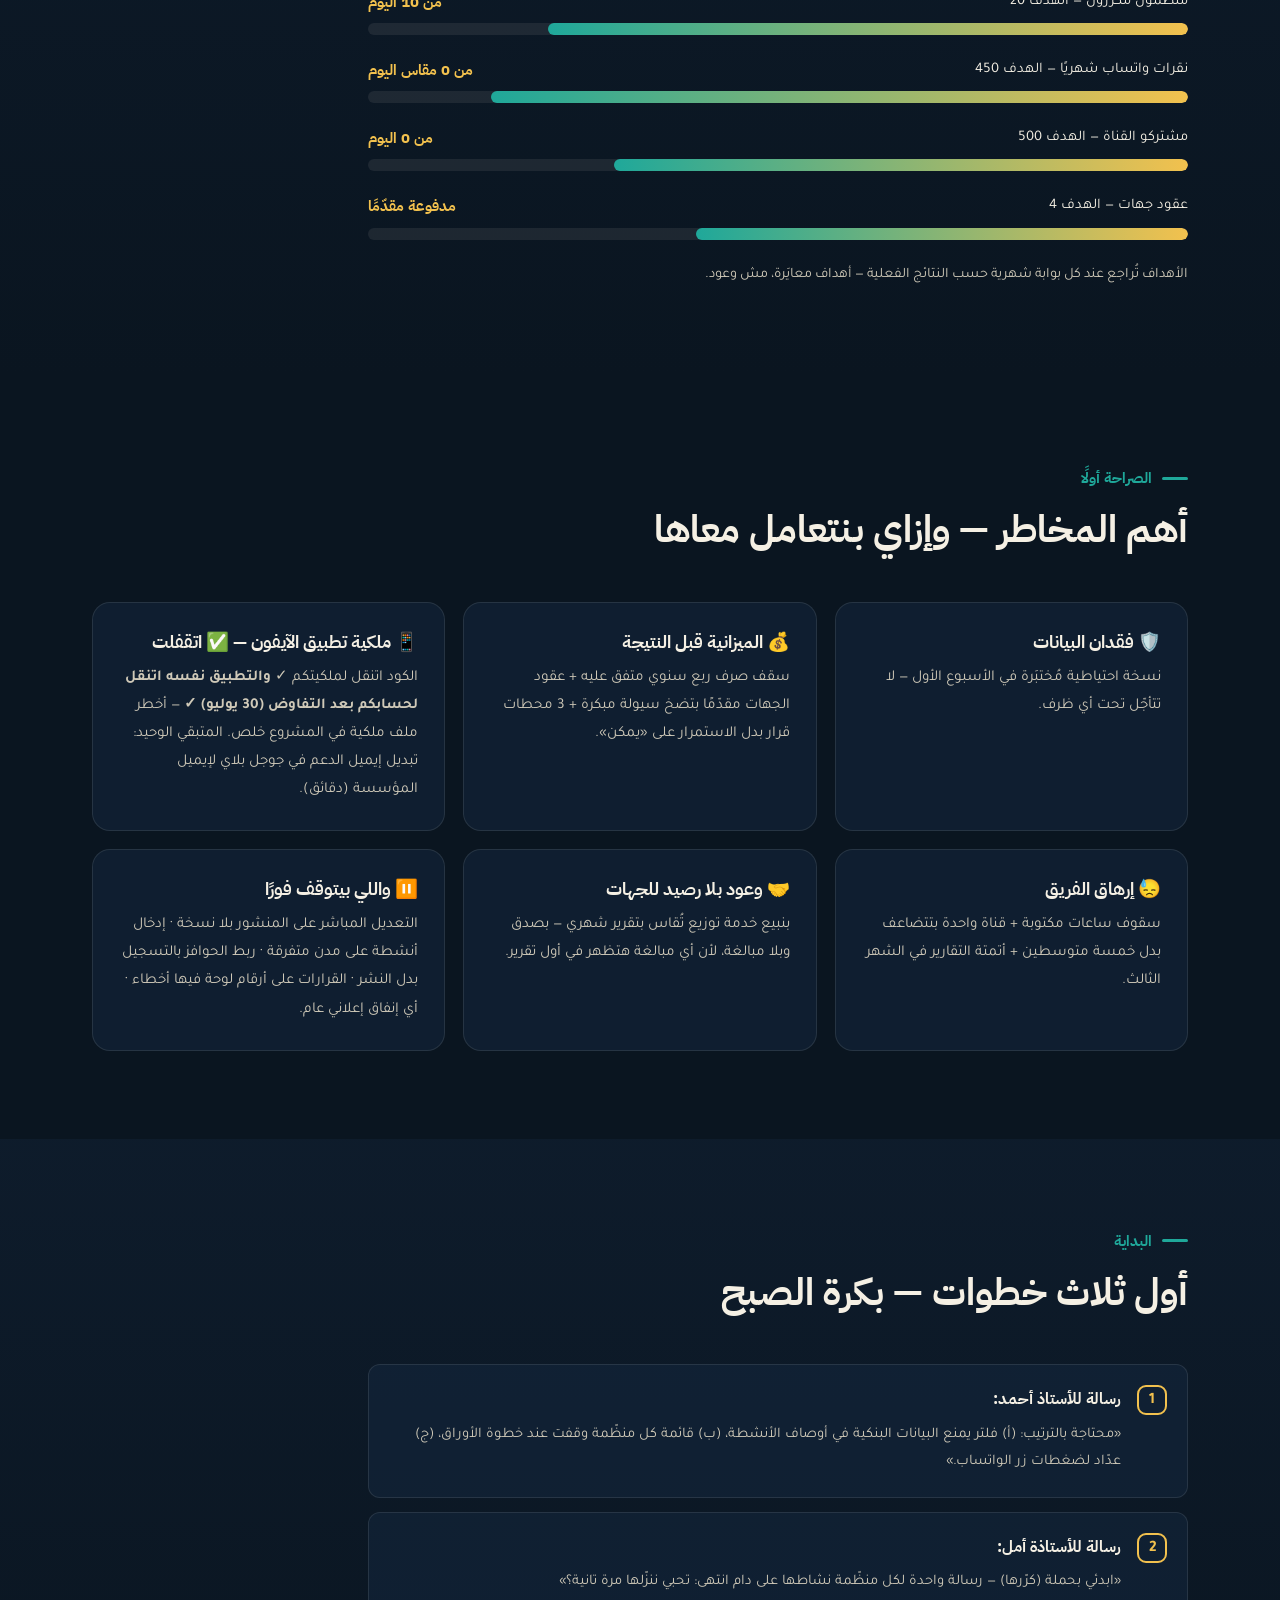
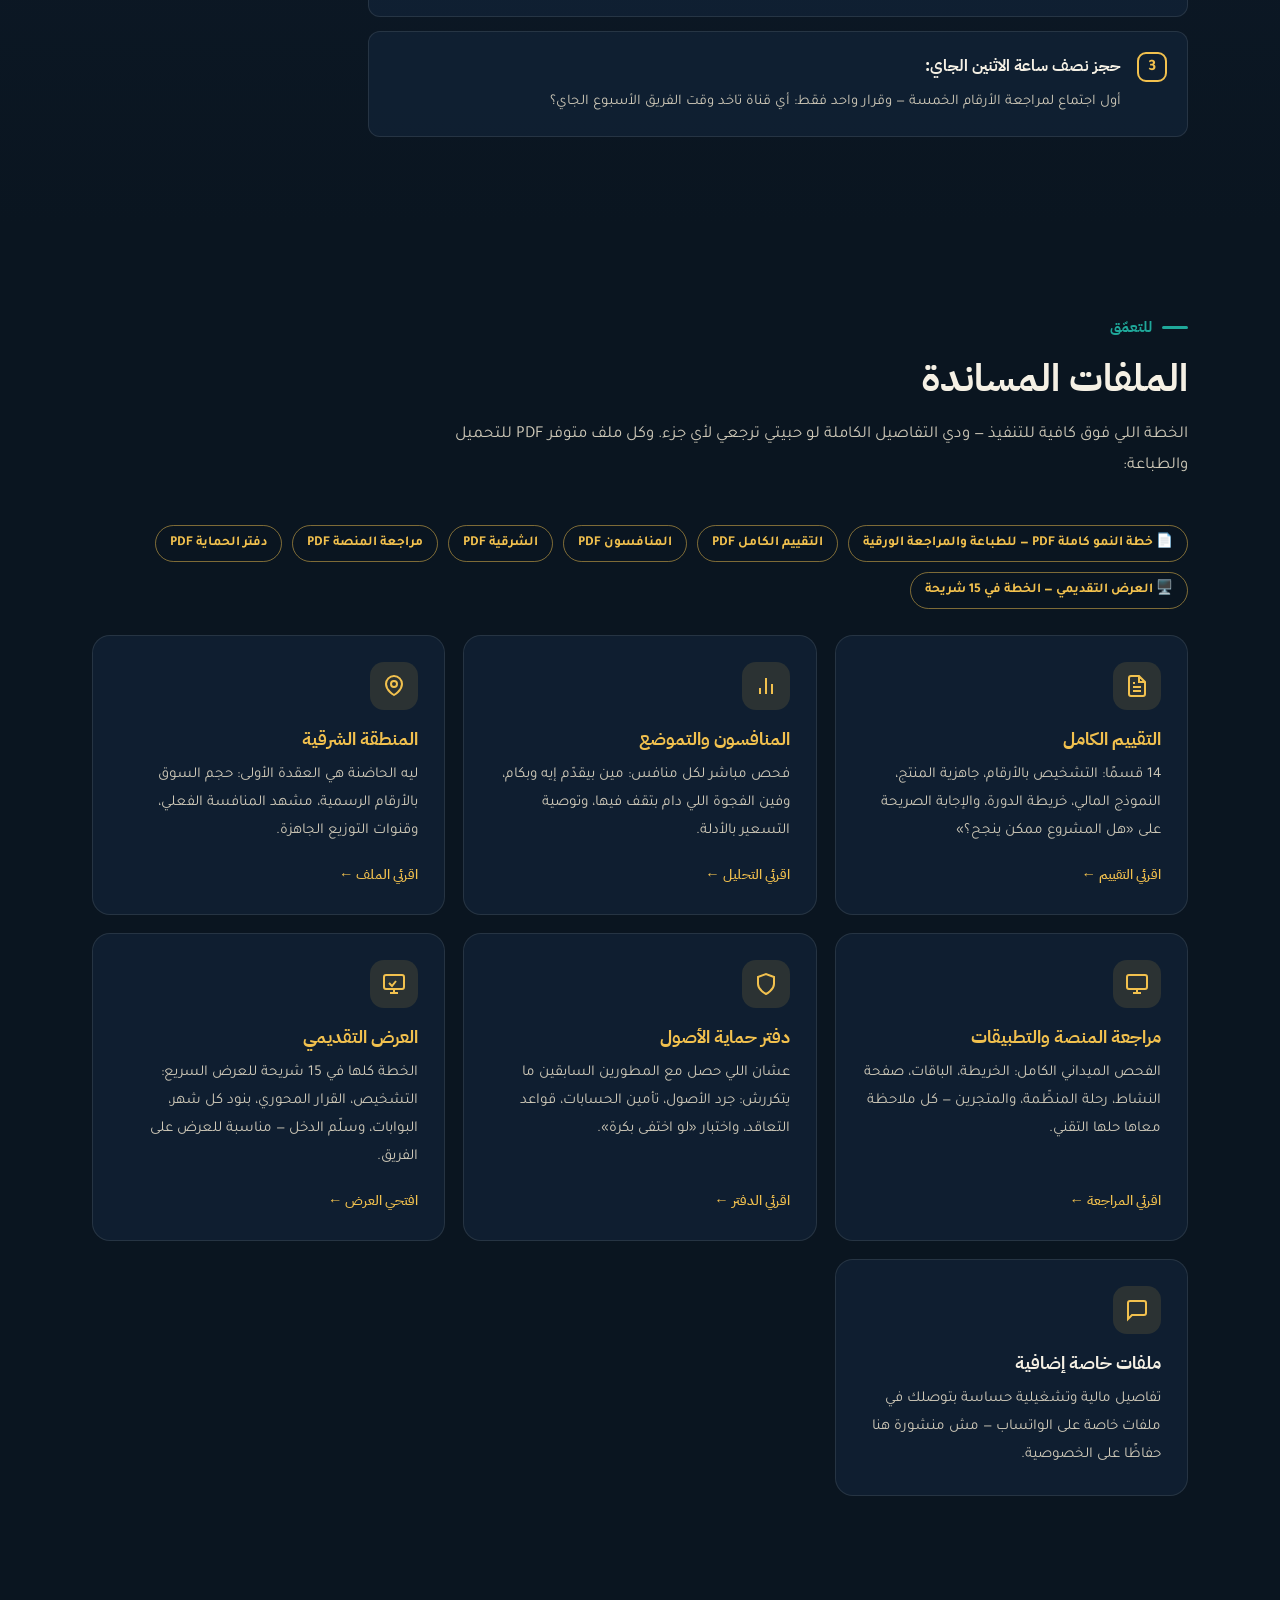
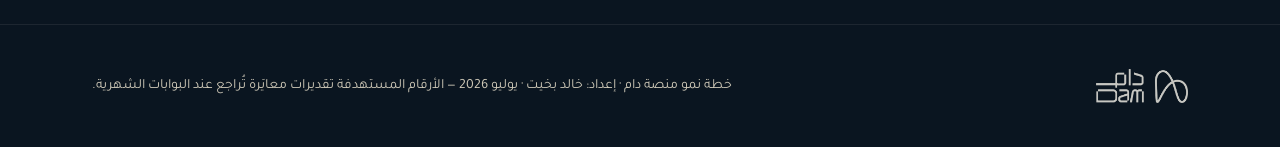
==== commit 6c97a880: "ربط العرض التقديمي بالصفحة الرئيسية presentation.html كانت منشورة لكن بلا أي رابط داخل من الموقع — أ" ====
--- a/index.html
+++ b/index.html
@@ -435,6 +435,7 @@
       <a class="pdf-btn" href="pdf/eastern.pdf" download>الشرقية PDF</a>
       <a class="pdf-btn" href="pdf/platform-review.pdf" download>مراجعة المنصة PDF</a>
       <a class="pdf-btn" href="pdf/protection.pdf" download>دفتر الحماية PDF</a>
+      <a class="pdf-btn" href="presentation.html">🖥️ العرض التقديمي — الخطة في 15 شريحة</a>
     </div>
     <div class="grid g3 files">
       <a class="card reveal" href="pages/report.html"><div class="ic"><svg viewBox="0 0 24 24" fill="none" stroke="currentColor" stroke-width="2"><path d="M14 2H6a2 2 0 0 0-2 2v16a2 2 0 0 0 2 2h12a2 2 0 0 0 2-2V8zM14 2v6h6M16 13H8M16 17H8M10 9H8"/></svg></div><h3>التقييم الكامل</h3><p>14 قسمًا: التشخيص بالأرقام، جاهزية المنتج، النموذج المالي، خريطة الدورة، والإجابة الصريحة على «هل المشروع ممكن ينجح؟»</p><span class="go">اقرئي التقييم ←</span></a>
@@ -442,6 +443,7 @@
       <a class="card reveal" href="pages/eastern.html"><div class="ic"><svg viewBox="0 0 24 24" fill="none" stroke="currentColor" stroke-width="2"><path d="M12 21s-8-4.5-8-11a8 8 0 0 1 16 0c0 6.5-8 11-8 11zM12 13a3 3 0 1 0 0-6 3 3 0 0 0 0 6z"/></svg></div><h3>المنطقة الشرقية</h3><p>ليه الحاضنة هي العقدة الأولى: حجم السوق بالأرقام الرسمية، مشهد المنافسة الفعلي، وقنوات التوزيع الجاهزة.</p><span class="go">اقرئي الملف ←</span></a>
       <a class="card reveal" href="pages/platform-review.html"><div class="ic"><svg viewBox="0 0 24 24" fill="none" stroke="currentColor" stroke-width="2"><rect x="2" y="3" width="20" height="14" rx="2"/><path d="M8 21h8M12 17v4"/></svg></div><h3>مراجعة المنصة والتطبيقات</h3><p>الفحص الميداني الكامل: الخريطة، الباقات، صفحة النشاط، رحلة المنظّمة، والمتجرين — كل ملاحظة معاها حلها التقني.</p><span class="go">اقرئي المراجعة ←</span></a>
       <a class="card reveal" href="pages/protection.html"><div class="ic"><svg viewBox="0 0 24 24" fill="none" stroke="currentColor" stroke-width="2"><path d="M12 22s8-4 8-10V5l-8-3-8 3v7c0 6 8 10 8 10z"/></svg></div><h3>دفتر حماية الأصول</h3><p>عشان اللي حصل مع المطورين السابقين ما يتكررش: جرد الأصول، تأمين الحسابات، قواعد التعاقد، واختبار «لو اختفى بكرة».</p><span class="go">اقرئي الدفتر ←</span></a>
+      <a class="card reveal" href="presentation.html"><div class="ic"><svg viewBox="0 0 24 24" fill="none" stroke="currentColor" stroke-width="2"><rect x="2" y="3" width="20" height="14" rx="2"/><path d="M8 21h8M12 17v4M7 11l3 3 4-5"/></svg></div><h3>العرض التقديمي</h3><p>الخطة كلها في 15 شريحة للعرض السريع: التشخيص، القرار المحوري، بنود كل شهر، البوابات، وسلّم الدخل — مناسبة للعرض على الفريق.</p><span class="go">افتحي العرض ←</span></a>
       <div class="card reveal"><div class="ic"><svg viewBox="0 0 24 24" fill="none" stroke="currentColor" stroke-width="2"><path d="M21 15a2 2 0 0 1-2 2H7l-4 4V5a2 2 0 0 1 2-2h14a2 2 0 0 1 2 2z"/></svg></div><h3>ملفات خاصة إضافية</h3><p>تفاصيل مالية وتشغيلية حساسة بتوصلك في ملفات خاصة على الواتساب — مش منشورة هنا حفاظًا على الخصوصية.</p></div>
     </div>
   </div>
